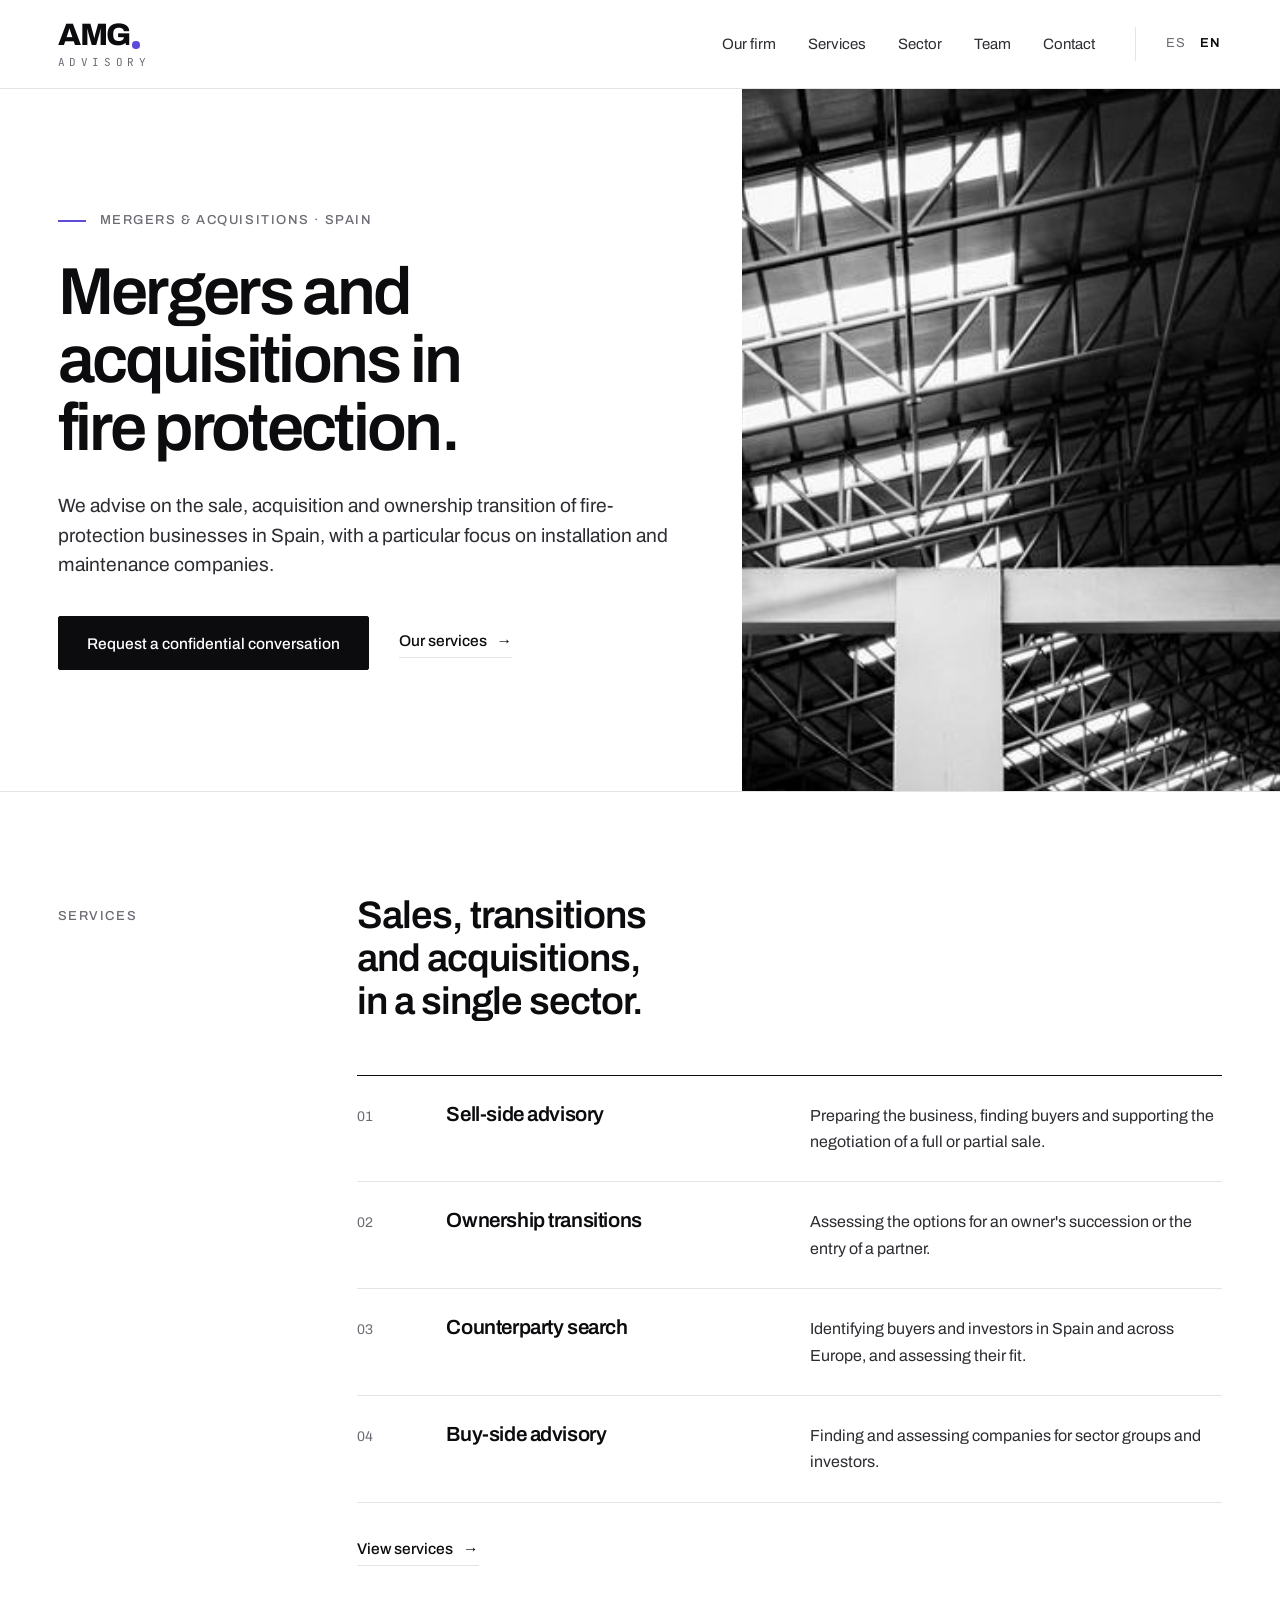
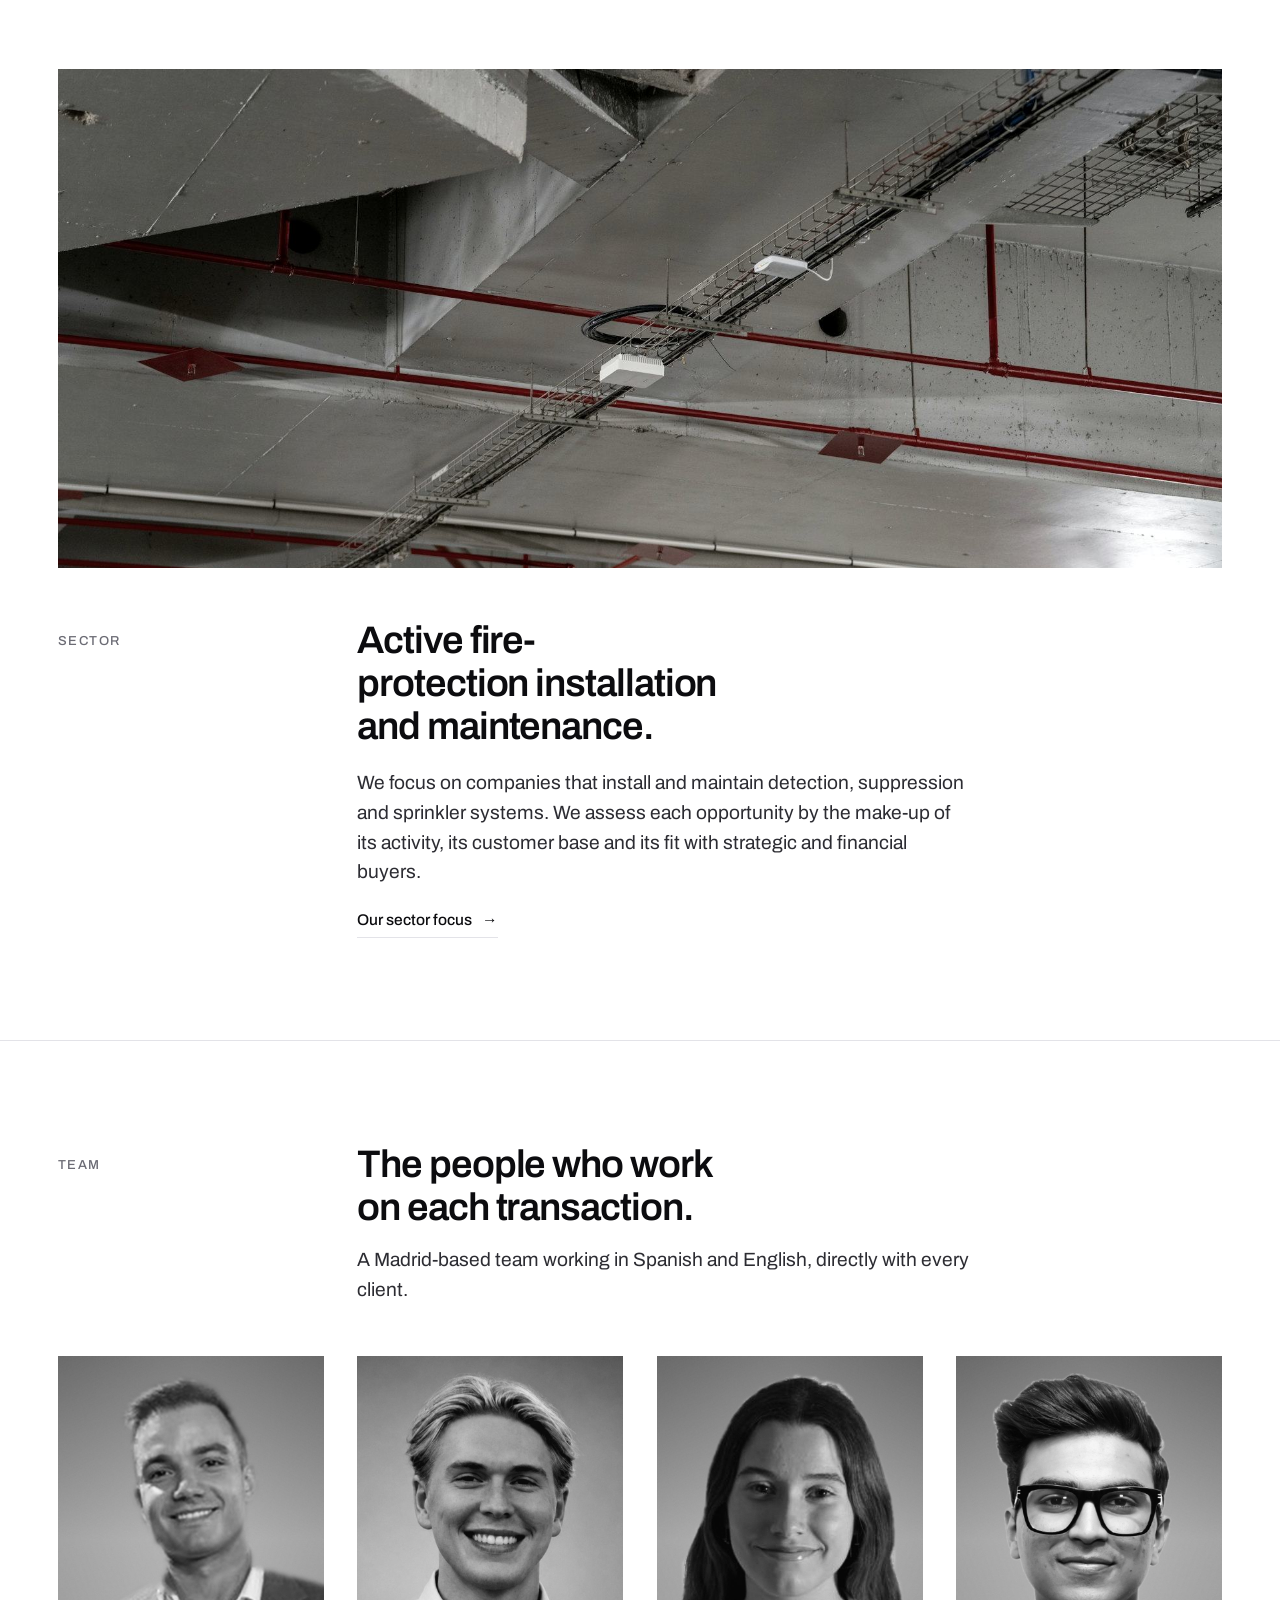
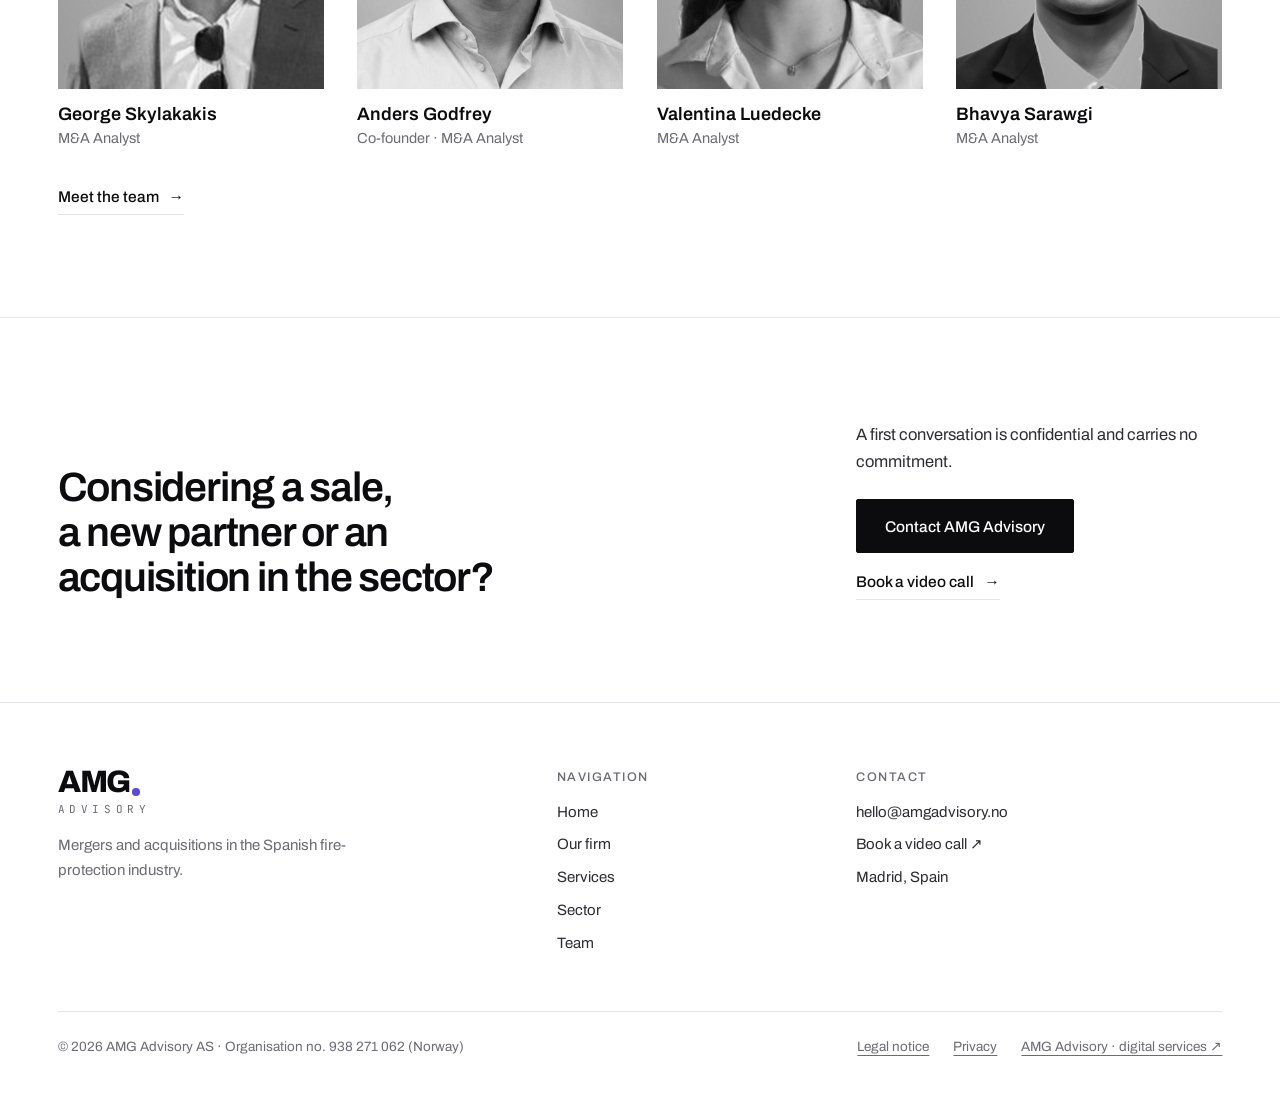
==== index.html @ 8b4e0fd2 "Add files via upload" ====
<!doctype html>
<html lang="es">
<head>
<meta charset="utf-8">
<meta name="viewport" content="width=device-width, initial-scale=1">
<title>AMG Advisory</title>
<meta name="robots" content="noindex, nofollow">
<meta name="color-scheme" content="light">
<link rel="icon" href="assets/images/favicon.svg" type="image/svg+xml">
<script>
(function(){var l=null;try{l=localStorage.getItem('amg-lang');}catch(e){}
if(l!=='es'&&l!=='en'){l=((navigator.language||'es').toLowerCase().indexOf('en')===0)?'en':'es';}
location.replace(l==='en'?'en/':'es/');})();
</script>
<noscript><meta http-equiv="refresh" content="0; url=es/"></noscript>
<style>body{margin:0;background:#fff;color:#0c0c0f;font:16px/1.6 "Helvetica Neue",Arial,sans-serif;display:grid;place-items:center;min-height:100vh}a{color:inherit;margin:0 10px}</style>
</head>
<body><p><a href="es/">Español</a> · <a href="en/">English</a></p></body>
</html>
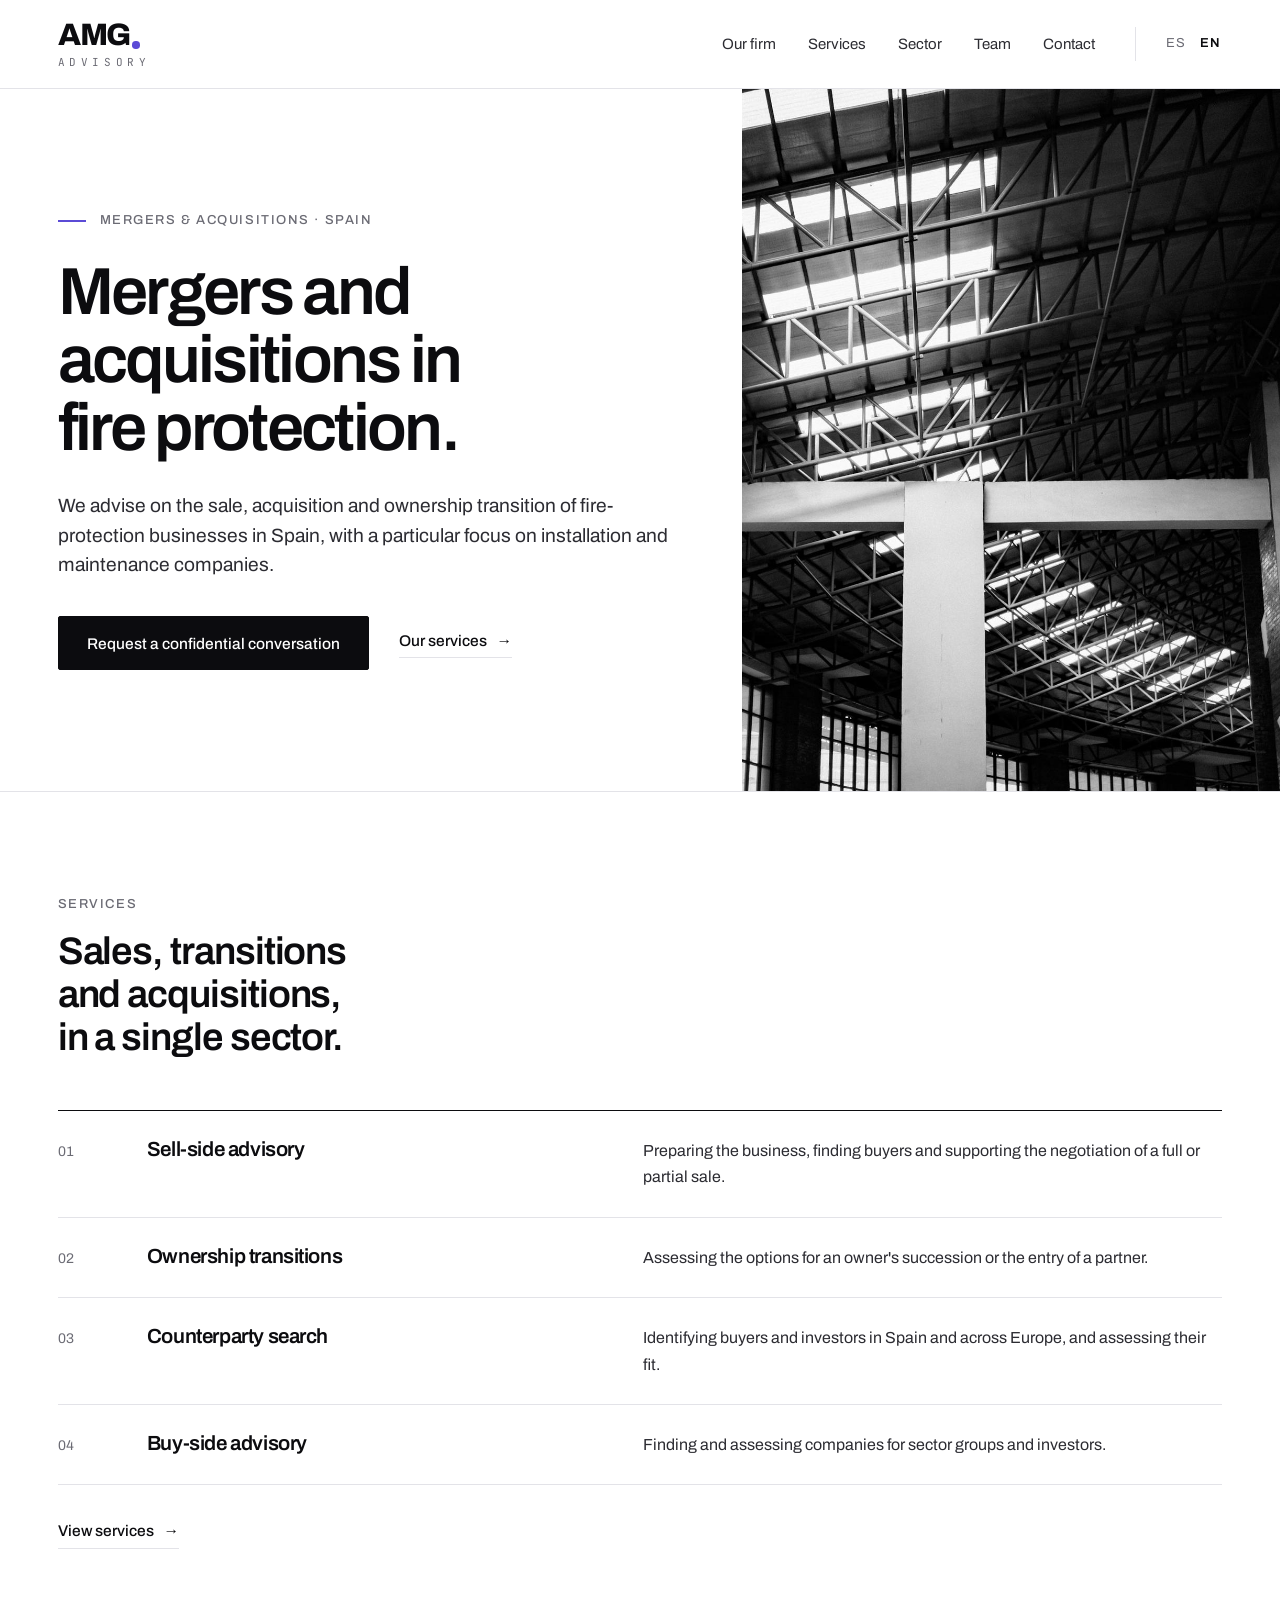
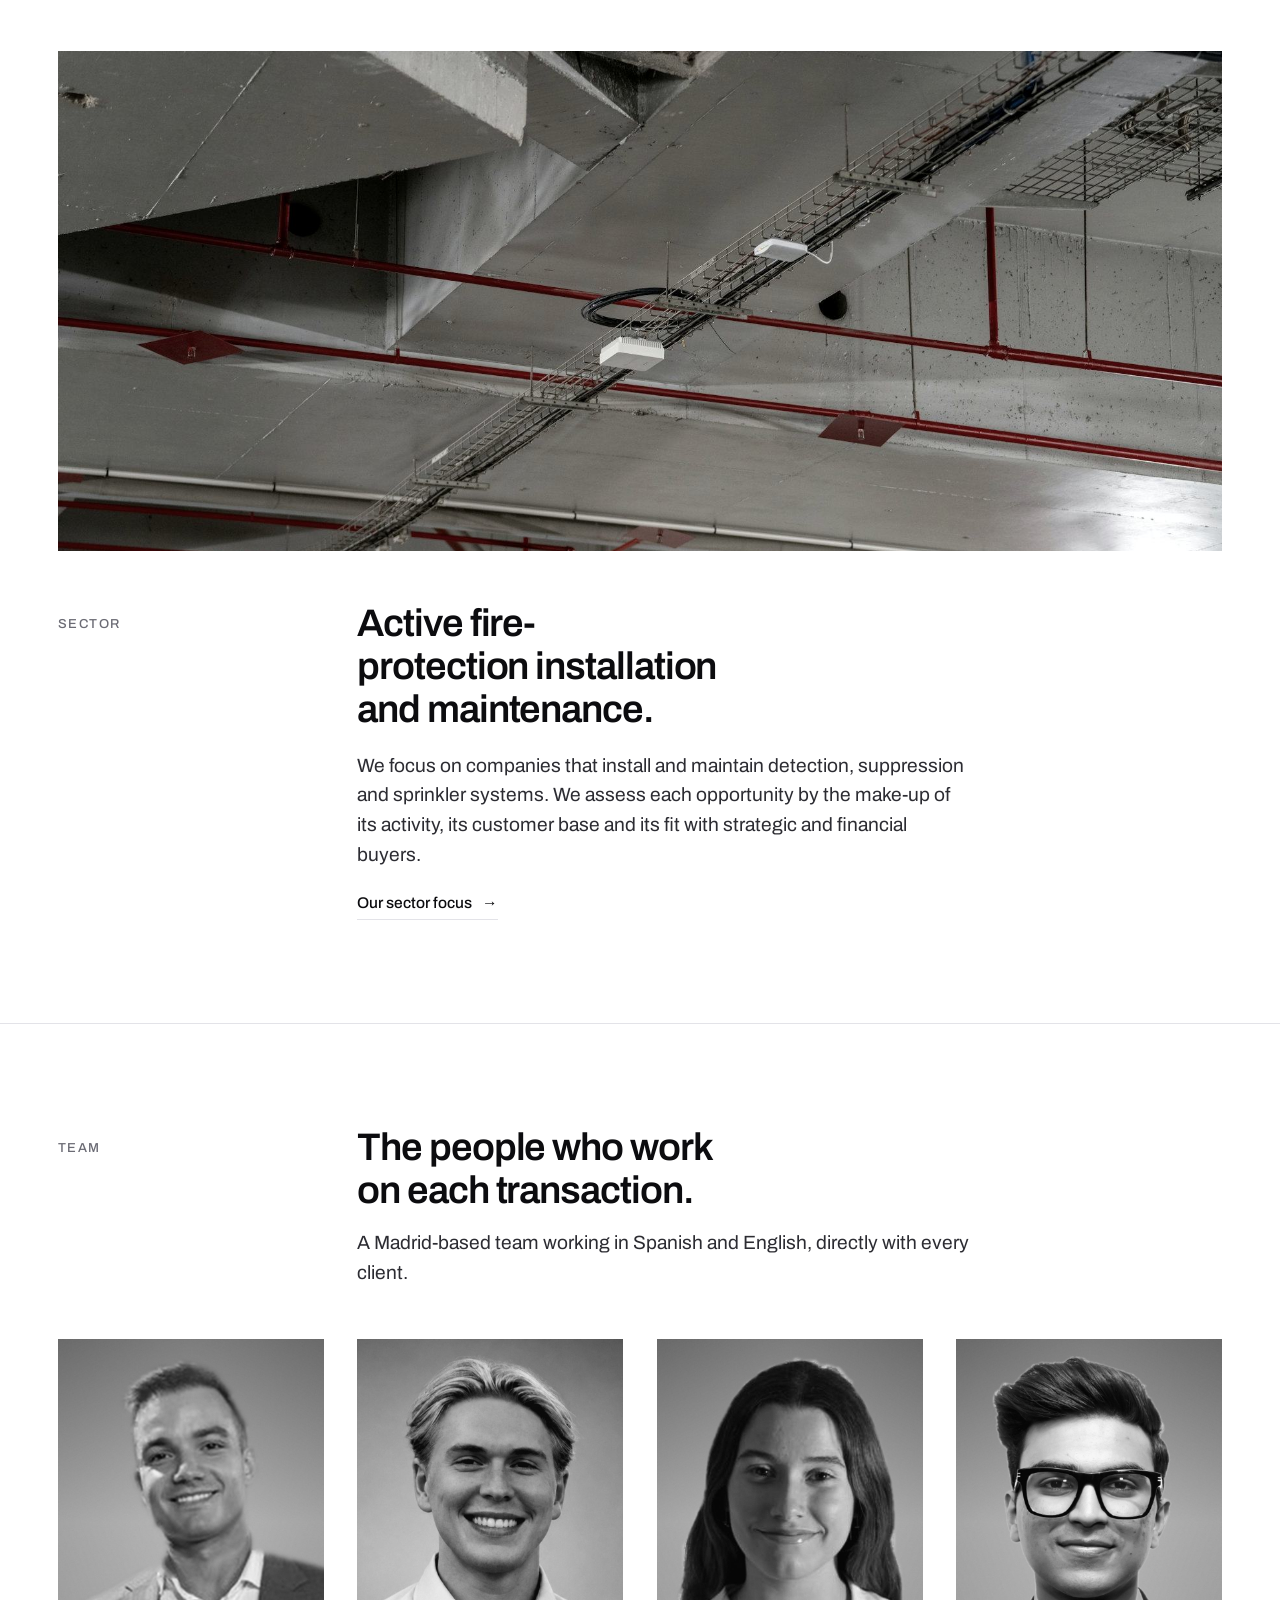
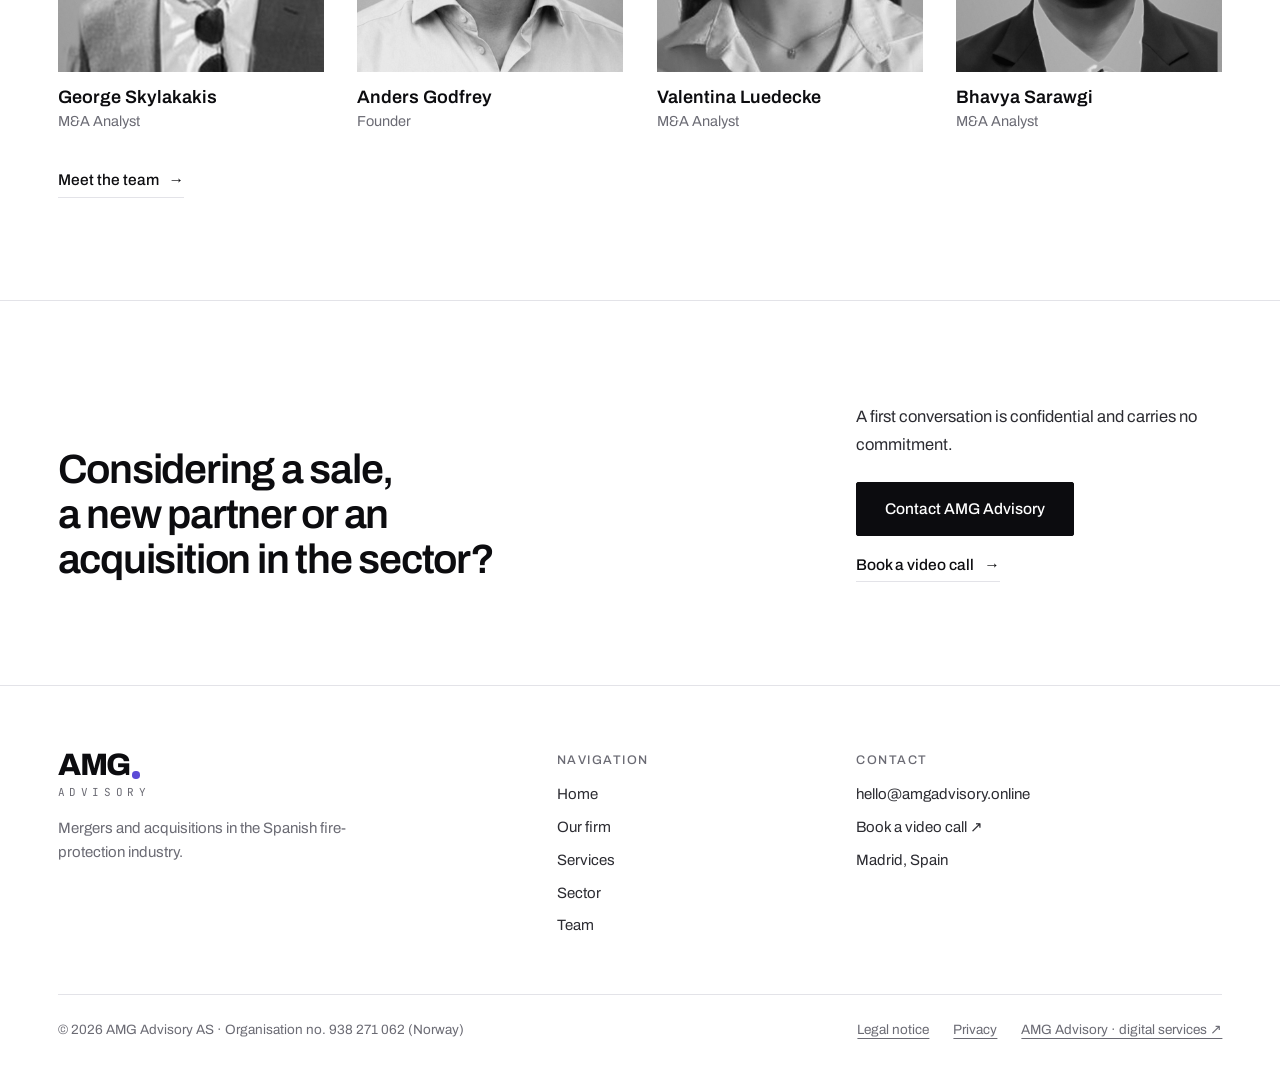
==== commit 53f88d0f: "New HTML upload" ====
--- a/index.html
+++ b/index.html
@@ -2,18 +2,1244 @@
 <html lang="es">
 <head>
 <meta charset="utf-8">
-<meta name="viewport" content="width=device-width, initial-scale=1">
+<meta name="viewport" content="width=device-width, initial-scale=1, viewport-fit=cover">
 <title>AMG Advisory</title>
-<meta name="robots" content="noindex, nofollow">
+<meta name="theme-color" content="#ffffff">
 <meta name="color-scheme" content="light">
-<link rel="icon" href="assets/images/favicon.svg" type="image/svg+xml">
+<!-- AMG Advisory — amgadvisory.online, PREVIEW ONLY (single file, hash navigation). Production deployment = AMG-ADVISORY-FINAL-GITHUB-DEPLOY.zip. -->
+<link rel="icon" href="[data-uri]" type="image/svg+xml">
+<style>
+/* AMG Advisory M&A website V5: shared stylesheet.
+   Editorial institutional layout on white: 12-column grid, asymmetric photo/text
+   compositions, near-black type, hairline rules, AMG violet kept to small accents. */
+
+@font-face{font-family:"Archivo";src:url("[data-uri]") format("woff2");font-weight:100 900;font-style:normal;font-display:swap}
+@font-face{font-family:"JetBrains Mono";src:url("[data-uri]") format("woff2");font-weight:400;font-style:normal;font-display:swap}
+
+:root{
+  --bg:#ffffff;
+  --ink:#0c0c0f;
+  --text:#2c2c32;
+  --muted:#6b6b74;
+  --rule:#e3e3e8;
+  --photo-bg:#ececef;
+  --accent:#5b4bd6;
+  --f-sans:"Archivo","Helvetica Neue",Helvetica,Arial,sans-serif;
+  --f-logo:"JetBrains Mono",ui-monospace,Menlo,Consolas,monospace;
+  --wrap:1280px;
+  --gutter:clamp(20px,4.5vw,64px);
+  --gap:clamp(20px,2.6vw,40px);
+  --header-h:88px;
+  color-scheme:light;
+}
+*,*::before,*::after{box-sizing:border-box}
+html{background:var(--bg);-webkit-text-size-adjust:100%;text-size-adjust:100%}
+body{margin:0;background:var(--bg);color:var(--text);font-family:var(--f-sans);font-size:17px;line-height:1.65;-webkit-font-smoothing:antialiased;text-rendering:optimizeLegibility}
+img{max-width:100%;display:block}
+h1,h2,h3,p,ul,ol,dl,dd,figure{margin:0}
+ul,ol{padding:0;list-style:none}
+a{color:inherit}
+h1,h2,h3{color:var(--ink);font-weight:600;letter-spacing:-.02em;text-wrap:balance}
+:focus-visible{outline:2px solid var(--accent);outline-offset:3px}
+.sr{position:absolute;width:1px;height:1px;overflow:hidden;clip:rect(0 0 0 0);white-space:nowrap}
+.skip{position:absolute;left:12px;top:-60px;background:var(--ink);color:#fff;padding:10px 14px;z-index:50;text-decoration:none;font-size:14px}
+.skip:focus{top:12px}
+.wrap{max-width:var(--wrap);margin-inline:auto;padding-inline:var(--gutter)}
+.grid{display:grid;grid-template-columns:repeat(12,minmax(0,1fr));column-gap:var(--gap)}
+
+/* Header */
+.site-header{position:sticky;top:env(safe-area-inset-top,0px);z-index:20;background:var(--bg);border-bottom:1px solid var(--rule);transition:box-shadow .3s ease}
+.site-header.is-scrolled{box-shadow:0 1px 20px rgba(12,12,15,.05)}
+.header-inner{display:flex;align-items:center;justify-content:space-between;gap:32px;height:var(--header-h)}
+.logo{display:inline-grid;gap:6px;text-decoration:none;line-height:1;color:var(--ink)}
+.logo-mark{display:flex;align-items:flex-end;font-weight:800;font-size:31px;letter-spacing:-.035em}
+.logo-mark .dot{display:inline-block;width:.24em;height:.24em;border-radius:50%;background:var(--accent);margin:0 0 .07em .06em}
+.logo-sub{font-family:var(--f-logo);font-size:11px;letter-spacing:.42em;color:var(--muted);text-transform:uppercase}
+.nav{display:flex;align-items:center;gap:40px}
+.nav-list{display:flex;gap:32px}
+.nav-list a{position:relative;text-decoration:none;font-size:15px;color:var(--text);padding-block:8px;transition:color .2s ease}
+.nav-list a::after{content:"";position:absolute;left:0;right:0;bottom:0;height:1px;background:var(--ink);transform:scaleX(0);transform-origin:left;transition:transform .3s ease}
+.nav-list a:hover{color:var(--ink)}
+.nav-list a:hover::after{transform:scaleX(1)}
+.nav-list a[aria-current="page"]{color:var(--ink);font-weight:500}
+.nav-list a[aria-current="page"]::after{transform:scaleX(1);background:var(--accent);height:2px}
+.lang{display:flex;align-items:center;gap:10px;font-size:13px;letter-spacing:.06em;padding-left:28px;border-left:1px solid var(--rule)}
+.lang a{text-decoration:none;color:var(--muted);padding:6px 2px}
+.lang a:hover{color:var(--ink)}
+.lang [aria-current="true"]{color:var(--ink);font-weight:600}
+.menu-btn{display:none;align-items:center;gap:10px;height:42px;padding:0 4px;border:0;background:none;font:500 15px var(--f-sans);color:var(--ink);cursor:pointer}
+.menu-btn .bars{display:grid;gap:5px;width:20px}
+.menu-btn .bars i{display:block;height:1.5px;background:var(--ink);transition:transform .25s ease}
+.menu-btn[aria-expanded="true"] .bars i:first-child{transform:translateY(3.25px) rotate(45deg)}
+.menu-btn[aria-expanded="true"] .bars i:last-child{transform:translateY(-3.25px) rotate(-45deg)}
+
+/* Type */
+.eyebrow{display:flex;align-items:center;gap:14px;font-size:13px;font-weight:500;letter-spacing:.12em;text-transform:uppercase;color:var(--muted)}
+.eyebrow::before{content:"";width:28px;height:2px;background:var(--accent)}
+.label{font-size:13px;font-weight:500;letter-spacing:.12em;text-transform:uppercase;color:var(--muted)}
+.lede{font-size:clamp(18px,1.5vw,21px);line-height:1.55;color:var(--text);max-width:56ch}
+.h-section{font-size:clamp(28px,3vw,42px);line-height:1.12;letter-spacing:-.028em;max-width:22ch}
+.statement{font-size:clamp(24px,2.5vw,34px);line-height:1.32;letter-spacing:-.02em;color:var(--ink);font-weight:400;max-width:34ch}
+
+/* Buttons and links */
+.actions{display:flex;flex-wrap:wrap;align-items:center;gap:16px 30px}
+.btn{display:inline-flex;align-items:center;justify-content:center;min-height:54px;padding:0 28px;background:var(--ink);color:#fff;border:1px solid var(--ink);border-radius:2px;font:500 15.5px var(--f-sans);text-decoration:none;transition:background .2s ease,border-color .2s ease,color .2s ease}
+.btn:hover{background:#2f2f37;border-color:#2f2f37}
+.btn.secondary{background:transparent;color:var(--ink)}
+.btn.secondary:hover{background:var(--ink);color:#fff}
+.arrow-link{display:inline-flex;align-items:center;gap:10px;font-size:15.5px;font-weight:500;color:var(--ink);text-decoration:none;border-bottom:1px solid var(--rule);padding-bottom:4px;transition:border-color .2s ease}
+.arrow-link::after{content:"→";transition:transform .25s ease}
+.arrow-link:hover{border-color:var(--ink)}
+.arrow-link:hover::after{transform:translateX(3px)}
+
+/* Photography */
+.photo{position:relative;overflow:hidden;background:var(--photo-bg)}
+.photo img{width:100%;height:100%;object-fit:cover}
+
+/* Home hero: copy left, tall photograph bleeding to the right edge */
+.hero{display:grid;grid-template-columns:max(var(--gutter),calc((100% - var(--wrap))/2 + var(--gutter))) minmax(0,calc(var(--wrap)*.58)) minmax(calc(var(--wrap)*.42 - var(--gutter)),1fr) var(--gutter);min-height:min(78vh,760px)}
+.hero-copy{grid-column:2;align-self:center;padding-block:clamp(56px,7vw,104px);padding-right:clamp(32px,5vw,80px);display:grid;gap:28px;align-content:center}
+.hero h1{font-size:clamp(40px,5.2vw,76px);line-height:1.02;letter-spacing:-.04em;font-weight:600;max-width:13ch}
+.hero .actions{margin-top:8px}
+.hero-photo{grid-column:3 / 5;min-height:420px}
+.hero-photo img{object-position:50% 40%}
+
+/* Sections */
+.section{padding-block:clamp(72px,8vw,120px)}
+.section.ruled{border-top:1px solid var(--rule)}
+.head-row{grid-column:1 / -1;display:grid;grid-template-columns:repeat(12,minmax(0,1fr));column-gap:var(--gap);align-items:end;margin-bottom:clamp(36px,4vw,56px)}
+.head-row .label{grid-column:1 / span 3;align-self:start;padding-top:12px}
+.head-row > h2,.head-row > .head-main{grid-column:4 / span 7}
+.head-row--wide{row-gap:14px}
+.head-row--wide .label{grid-column:1 / -1;padding-top:0}
+.head-row--wide > h2{grid-column:1 / span 9}
+.head-main{display:grid;gap:16px}
+.svc-wrap{grid-column:6 / -1}
+
+/* Home: services index */
+.index{grid-column:1 / -1;border-top:1px solid var(--ink)}
+.index li{display:grid;grid-template-columns:56px minmax(0,1fr) minmax(0,1.25fr);gap:12px var(--gap);padding-block:26px;border-bottom:1px solid var(--rule);align-items:baseline}
+.index .n{font-size:14px;color:var(--muted);font-variant-numeric:tabular-nums}
+.index h3{font-size:clamp(19px,1.6vw,22px);line-height:1.25}
+.index p{font-size:16px}
+.index-foot{grid-column:1 / -1;margin-top:32px}
+
+/* Home: sector feature (wide photograph, text panel overlapping below) */
+.feature-photo{aspect-ratio:21/9;max-height:620px;width:100%}
+.feature-photo img{object-position:50% 45%}
+.feature-text{grid-column:4 / span 7;margin-top:clamp(36px,4vw,56px);display:grid;gap:20px}
+.feature-label{grid-column:1 / span 3;margin-top:clamp(36px,4vw,56px);padding-top:12px}
+
+/* Home: team preview */
+.team-strip{grid-column:1 / -1;display:grid;grid-template-columns:repeat(4,minmax(0,1fr));gap:var(--gap)}
+.team-strip a{text-decoration:none;display:grid;gap:14px}
+.team-strip .photo{aspect-ratio:4/5}
+.team-strip img{filter:grayscale(1);transition:transform .6s ease}
+.team-strip a:hover img{transform:scale(1.025)}
+.team-strip .nm{font-size:18px;font-weight:600;color:var(--ink);line-height:1.25}
+.team-strip .rl{font-size:14.5px;color:var(--muted);margin-top:2px}
+
+/* Closing invitation */
+.closing{padding-block:clamp(72px,8vw,112px);border-top:1px solid var(--rule)}
+.closing .grid{align-items:end}
+.closing h2{grid-column:1 / span 7;font-size:clamp(28px,3.2vw,46px);line-height:1.1;letter-spacing:-.03em;max-width:20ch}
+.closing .side{grid-column:9 / -1;display:grid;gap:24px}
+.closing .side p{font-size:16.5px}
+
+/* Inner page head: text with optional photograph */
+.page-head{padding-block:clamp(56px,7vw,104px) clamp(48px,6vw,88px)}
+.page-head .grid{align-items:end;row-gap:28px}
+.page-head .copy{grid-column:1 / span 7;display:grid;gap:24px}
+.page-head h1{font-size:clamp(36px,4.4vw,64px);line-height:1.04;letter-spacing:-.038em;max-width:16ch}
+.page-head .aside{grid-column:9 / -1}
+.page-head.with-photo .copy{grid-column:1 / span 6;align-self:center}
+.page-head.with-photo .ph{grid-column:8 / -1;aspect-ratio:4/5}
+
+/* Firm */
+.statement-row{grid-column:4 / -1}
+.three{grid-column:1 / -1;display:grid;grid-template-columns:repeat(3,minmax(0,1fr));gap:var(--gap)}
+.three li{border-top:1px solid var(--ink);padding-top:22px;display:grid;gap:10px;align-content:start}
+.three h3{font-size:20px;line-height:1.3}
+.three p{font-size:16px}
+.corp{grid-column:4 / span 7;display:grid;gap:20px}
+.corp-label{grid-column:1 / span 3;padding-top:10px}
+
+/* Services: sticky photograph beside the list */
+.svc-photo{grid-column:1 / span 4;position:sticky;top:calc(var(--header-h) + 32px);align-self:start;aspect-ratio:3/4}
+.svc-list{grid-column:6 / -1;border-top:1px solid var(--ink)}
+.svc-list > li{padding-block:clamp(32px,3.5vw,48px);border-bottom:1px solid var(--rule);display:grid;gap:16px}
+.svc-list .n{font-size:14px;color:var(--muted);font-variant-numeric:tabular-nums}
+.svc-list h2{font-size:clamp(24px,2.3vw,32px);line-height:1.15;letter-spacing:-.025em}
+.svc-list .for{font-size:16px;color:var(--ink)}
+.svc-list .for b{font-weight:500;color:var(--muted);margin-right:6px}
+.scope{display:grid;gap:8px;margin-top:4px}
+.scope li{position:relative;padding-left:22px;font-size:16px}
+.scope li::before{content:"";position:absolute;left:0;top:.8em;width:10px;height:1px;background:var(--accent)}
+.note{margin-top:28px;font-size:15.5px;color:var(--muted)}
+
+/* Sector */
+.wide-photo{aspect-ratio:2.4/1;width:100%}
+.terms{grid-column:4 / -1;display:grid;grid-template-columns:repeat(2,minmax(0,1fr));column-gap:var(--gap);border-top:1px solid var(--ink)}
+.terms li{padding-block:18px;border-bottom:1px solid var(--rule);font-size:clamp(17px,1.4vw,19px);color:var(--ink);font-weight:500}
+.terms-note{grid-column:4 / span 7;margin-top:28px}
+
+/* Team */
+.people{display:grid;grid-template-columns:repeat(4,minmax(0,1fr));gap:56px var(--gap)}
+.person{display:grid;gap:6px;align-content:start}
+.person .photo{aspect-ratio:4/5;margin-bottom:16px}
+.person .photo img{filter:grayscale(1)}
+.person h2{font-size:clamp(20px,1.7vw,23px);line-height:1.25}
+.person .role{font-size:14.5px;color:var(--muted)}
+.person .resp{font-size:15.5px;margin-top:10px;padding-top:12px;border-top:1px solid var(--rule)}
+.person .exp{font-size:15px;color:var(--muted);margin-top:6px}
+.person .links{margin-top:10px;font-size:14.5px}
+.person .links a{color:var(--ink);text-underline-offset:4px;text-decoration-color:var(--rule)}
+.person .links a:hover{text-decoration-color:var(--ink)}
+.team-note{margin-top:clamp(48px,5vw,72px);padding-top:28px;border-top:1px solid var(--rule);display:grid;grid-template-columns:repeat(12,minmax(0,1fr));column-gap:var(--gap)}
+.team-note .label{grid-column:1 / span 3;padding-top:6px}
+.team-note p:not(.label){grid-column:4 / span 8;font-size:clamp(18px,1.5vw,21px);color:var(--ink);line-height:1.45}
+
+/* Contact */
+.contact{padding-block:clamp(56px,7vw,104px) clamp(72px,8vw,120px)}
+.contact .copy{grid-column:1 / span 6;display:grid;gap:26px;align-content:start}
+.contact h1{font-size:clamp(36px,4.2vw,60px);line-height:1.05;letter-spacing:-.038em;max-width:15ch}
+.contact .details{grid-column:8 / -1;border-top:1px solid var(--ink)}
+.contact .details > div{padding-block:22px;border-bottom:1px solid var(--rule);display:grid;gap:4px}
+.contact dt{font-size:13px;font-weight:500;letter-spacing:.1em;text-transform:uppercase;color:var(--muted)}
+.contact dd{font-size:clamp(17px,1.4vw,19px);color:var(--ink);overflow-wrap:anywhere}
+.contact dd a{text-underline-offset:5px;text-decoration-thickness:1px;text-decoration-color:var(--rule)}
+.contact dd a:hover{text-decoration-color:var(--ink)}
+.contact dd .sub{display:block;font-size:15px;color:var(--muted);margin-top:2px}
+
+/* Footer */
+.site-footer{border-top:1px solid var(--rule);padding-block:64px 40px;font-size:15px}
+.footer-top{display:grid;grid-template-columns:repeat(12,minmax(0,1fr));gap:32px var(--gap)}
+.footer-brand{grid-column:1 / span 5;display:grid;gap:18px;align-content:start}
+.footer-brand p{color:var(--muted);max-width:34ch}
+.footer-col{grid-column:span 3;display:grid;gap:12px;align-content:start}
+.footer-col h2{font-size:12.5px;font-weight:500;letter-spacing:.12em;text-transform:uppercase;color:var(--muted)}
+.footer-col a{text-decoration:none;color:var(--text)}
+.footer-col a:hover{color:var(--ink);text-decoration:underline;text-underline-offset:4px}
+.footer-col ul{display:grid;gap:8px}
+.footer-bottom{margin-top:56px;padding-top:24px;border-top:1px solid var(--rule);display:flex;flex-wrap:wrap;justify-content:space-between;gap:12px 32px;font-size:13.5px;color:var(--muted)}
+.footer-bottom ul{display:flex;flex-wrap:wrap;gap:8px 24px}
+.footer-bottom a{color:var(--muted);text-underline-offset:4px}
+.footer-bottom a:hover{color:var(--ink)}
+.notfound{padding-block:clamp(96px,14vw,180px)}
+
+/* Responsive */
+@media (max-width:1100px){
+  .nav-list{gap:22px}.nav{gap:28px}.lang{padding-left:20px}
+  .people{grid-template-columns:repeat(2,minmax(0,1fr))}
+  .team-strip{grid-template-columns:repeat(4,minmax(0,1fr))}
+}
+@media (max-width:960px){
+  .js .menu-btn{display:inline-flex}
+  .js .nav{display:none;position:fixed;inset:calc(var(--header-h) + env(safe-area-inset-top,0px)) 0 0 0;background:var(--bg);flex-direction:column;align-items:stretch;gap:0;padding:8px var(--gutter) 32px;overflow-y:auto;border-top:1px solid var(--rule)}
+  .js .nav.is-open{display:flex}
+  .nav{flex-wrap:wrap}
+  .js .nav-list{flex-direction:column;gap:0}
+  .js .nav-list a{display:block;font-size:24px;padding-block:18px;border-bottom:1px solid var(--rule)}
+  .js .nav-list a::after{display:none}
+  .js .nav-list a[aria-current="page"]{box-shadow:inset 3px 0 0 var(--accent);padding-left:14px}
+  .js .lang{border-left:0;padding:24px 0 0;font-size:15px;gap:16px}
+  body.menu-open{overflow:hidden}
+  .hero{grid-template-columns:var(--gutter) minmax(0,1fr) var(--gutter);min-height:0}
+  .hero-copy{grid-column:2;padding-right:0;padding-block:56px 40px}
+  .hero-photo{grid-column:1 / -1;min-height:0;aspect-ratio:16/9}
+  .head-row > .label,.head-row > h2,.head-row > .head-main,.svc-wrap,.index,.index-foot,.feature-text,.feature-label,.corp,.corp-label,.statement-row,.terms,.terms-note{grid-column:1 / -1}
+  .head-row{row-gap:14px}
+  .feature-label{margin-top:40px}.feature-text{margin-top:14px}
+  .closing h2,.closing .side{grid-column:1 / -1}
+  .closing .side{margin-top:24px}
+  .page-head .copy,.page-head .aside,.page-head.with-photo .copy{grid-column:1 / -1}
+  .page-head.with-photo .ph{grid-column:1 / -1;aspect-ratio:16/10}
+  .svc-photo{grid-column:1 / -1;position:static;aspect-ratio:16/9;margin-bottom:32px}
+  .svc-photo img{object-position:70% 88%}
+  .svc-list{grid-column:1 / -1}
+  .contact .copy,.contact .details{grid-column:1 / -1}
+  .contact .details{margin-top:40px}
+  .team-note .label,.team-note p:not(.label){grid-column:1 / -1}
+  .team-note p:not(.label){margin-top:10px}
+  .footer-brand{grid-column:1 / -1}
+  .footer-col{grid-column:span 6}
+}
+@media (max-width:720px){
+  :root{--header-h:74px}
+  .logo-mark{font-size:26px}.logo-sub{font-size:10px}
+  .index li{grid-template-columns:36px minmax(0,1fr)}
+  .index li p{grid-column:2}
+  .team-strip{grid-template-columns:repeat(2,minmax(0,1fr));row-gap:28px}
+  .feature-photo{aspect-ratio:4/3}
+  .wide-photo{aspect-ratio:4/3}
+  .three{grid-template-columns:1fr;gap:28px}
+  .terms{grid-template-columns:1fr}
+  .people{grid-template-columns:repeat(2,minmax(0,1fr));gap:40px 16px}
+  .person h2{font-size:18px}
+  .person .resp{font-size:14.5px}
+  .actions .btn{width:100%}
+  .footer-col{grid-column:1 / -1}
+}
+@media (max-width:420px){
+  .people{grid-template-columns:1fr}
+  .person{grid-template-columns:120px minmax(0,1fr);column-gap:16px}
+  .person .photo{grid-row:1 / span 5;margin-bottom:0}
+  .person .resp{border-top:0;padding-top:0;margin-top:6px}
+}
+@media (prefers-reduced-motion:reduce){
+  *,*::before,*::after{transition:none!important;animation:none!important}
+}
+/* AMG consent + analytics (18 Nov 2026) */
+.consent{position:fixed;left:0;right:0;bottom:0;z-index:60;background:var(--bg);border-top:1px solid var(--rule);box-shadow:0 -16px 40px -28px rgba(12,12,15,.3);padding-block:20px;padding-bottom:max(20px,env(safe-area-inset-bottom))}
+.consent[hidden]{display:none}
+.consent__in{display:flex;gap:24px 40px;align-items:center;justify-content:space-between}
+.consent__t{font-weight:500;color:var(--ink);margin-bottom:4px}
+.consent__b{font-size:15px;color:var(--text);max-width:68ch}
+.consent__b a{color:var(--ink);text-decoration:underline;text-underline-offset:3px}
+.consent__actions{display:flex;gap:12px;flex-shrink:0}
+.consent-reopen{font:inherit;color:inherit;background:none;border:0;padding:0;cursor:pointer;text-decoration:underline;text-underline-offset:3px}
+@media (max-width:720px){.consent{padding-block:16px}.consent__in{flex-direction:column;align-items:stretch;gap:14px}.consent__b{font-size:14px}.consent__actions .btn{flex:1;justify-content:center;padding-inline:10px}}
+
+</style>
 <script>
-(function(){var l=null;try{l=localStorage.getItem('amg-lang');}catch(e){}
-if(l!=='es'&&l!=='en'){l=((navigator.language||'es').toLowerCase().indexOf('en')===0)?'en':'es';}
-location.replace(l==='en'?'en/':'es/');})();
+/* AMG Advisory: shared site behaviour (mobile menu, language preference, header state). */
+(function () {
+  var root = document.documentElement;
+  root.classList.add('js');
+
+  // Each page opens at the top. Some hosts (including embedded previews) carry the
+  // previous page's scroll position across navigations; back/forward keeps the browser's own behaviour.
+  function isBackForward() {
+    try {
+      var nav = performance.getEntriesByType('navigation')[0];
+      return nav ? nav.type === 'back_forward' : (performance.navigation && performance.navigation.type === 2);
+    } catch (e) { return false; }
+  }
+  function toTop() {
+    if (location.hash || isBackForward()) return;
+    window.scrollTo(0, 0);
+    try { document.documentElement.scrollIntoView({ block: 'start' }); } catch (e) {}
+  }
+  window.addEventListener('pageshow', function (e) { if (!e.persisted) toTop(); });
+  document.addEventListener('DOMContentLoaded', toTop);
+
+  document.addEventListener('DOMContentLoaded', function () {
+    var btn = document.querySelector('.menu-btn');
+    var nav = document.getElementById('site-nav');
+    var header = document.querySelector('.site-header');
+
+    function setMenu(open, focusBtn) {
+      if (!btn || !nav) return;
+      btn.setAttribute('aria-expanded', String(open));
+      btn.querySelector('.menu-label').textContent = open ? btn.getAttribute('data-close') : btn.getAttribute('data-open');
+      nav.classList.toggle('is-open', open);
+      document.body.classList.toggle('menu-open', open);
+      if (open) {
+        var first = nav.querySelector('a');
+        if (first) first.focus();
+      } else if (focusBtn) {
+        btn.focus();
+      }
+    }
+
+    if (btn && nav) {
+      btn.addEventListener('click', function () {
+        setMenu(btn.getAttribute('aria-expanded') !== 'true', false);
+      });
+      document.addEventListener('keydown', function (e) {
+        if (e.key === 'Escape' && btn.getAttribute('aria-expanded') === 'true') setMenu(false, true);
+      });
+      window.addEventListener('resize', function () {
+        if (window.innerWidth > 960 && btn.getAttribute('aria-expanded') === 'true') setMenu(false, false);
+      });
+    }
+
+    document.querySelectorAll('[data-set-lang]').forEach(function (a) {
+      a.addEventListener('click', function () {
+        try { localStorage.setItem('amg-lang', a.getAttribute('data-set-lang')); } catch (err) {}
+      });
+    });
+
+    if (header) {
+      var onScroll = function () { header.classList.toggle('is-scrolled', window.scrollY > 8); };
+      window.addEventListener('scroll', onScroll, { passive: true });
+      onScroll();
+    }
+  });
+})();
+/* AMG consent + analytics (18 Nov 2026) */
+(function () {
+  /* Umami Cloud (EU). Paste the website ID created for amgadvisory.online in Umami (Settings > Websites > Add website).
+     While it is empty, nothing is loaded and no banner is shown. */
+  var UMAMI_WEBSITE_ID = "";
+  var UMAMI_SRC = "https://cloud.umami.is/script.js";
+  var UMAMI_HOST_URL = "https://eu-gateway.umami.is";
+  var KEY = "amg-consent", VERSION = 1;
+  if (!UMAMI_WEBSITE_ID) return;
+  function read() { try { var v = JSON.parse(localStorage.getItem(KEY) || "null"); return v && v.v === VERSION ? v : null; } catch (e) { return null; } }
+  function write(state) { try { localStorage.setItem(KEY, JSON.stringify({ v: VERSION, analytics: state, ts: Date.now() })); } catch (e) {} }
+  var single = function () { return !!document.getElementById('amg-root'); };
+  var TXT = {
+    es: { title: "Analítica de visitas", body: "Este sitio no utiliza cookies. Con su permiso, contamos las visitas con Umami para saber qué páginas se leen, sin cookies y sin crear perfiles. Si elige «No», no se carga ninguna analítica. ", more: "Política de privacidad", href: "/es/privacidad/", yes: "Sí, contar la visita", no: "No, no contar", reopen: "Preferencias de privacidad", label: "Elección sobre la analítica de visitas" },
+    en: { title: "Visitor analytics", body: "This site uses no cookies. With your permission, we count visits with Umami to see which pages are read, with no cookies and no profiling. If you choose “No”, no analytics is loaded at all. ", more: "Privacy notice", href: "/en/privacy/", yes: "Yes, count the visit", no: "No, do not count", reopen: "Privacy settings", label: "Choice about visitor analytics" } };
+  function t() { return TXT[document.documentElement.lang === "en" ? "en" : "es"]; }
+  var loaded = false;
+  function load() {
+    if (loaded) return; loaded = true;
+    var s = document.createElement("script"); s.defer = true; s.src = UMAMI_SRC;
+    s.setAttribute("data-website-id", UMAMI_WEBSITE_ID); s.setAttribute("data-host-url", UMAMI_HOST_URL);
+    s.setAttribute("data-domains", "amgadvisory.online,www.amgadvisory.online");
+    s.setAttribute("data-do-not-track", "true"); s.setAttribute("data-exclude-search", "true"); s.setAttribute("data-exclude-hash", "true");
+    document.head.appendChild(s);
+  }
+  var el = null;
+  function banner() {
+    if (el) return el;
+    el = document.createElement("aside"); el.className = "consent"; el.setAttribute("role", "dialog"); el.setAttribute("aria-live", "polite"); el.hidden = true;
+    el.innerHTML = '<div class="wrap consent__in"><div><p class="consent__t"></p><p class="consent__b"></p></div><div class="consent__actions">'
+      + '<button type="button" class="btn secondary" data-consent="denied"></button><button type="button" class="btn secondary" data-consent="granted"></button></div></div>';
+    document.body.appendChild(el);
+    el.addEventListener("click", function (ev) {
+      var b = ev.target.closest && ev.target.closest("[data-consent]"); if (!b) return;
+      var c = b.getAttribute("data-consent"); write(c); el.hidden = true;
+      if (c === "granted") load(); else if (loaded) location.reload();
+    });
+    return el;
+  }
+  function show() {
+    var x = t(), n = banner(); n.setAttribute("aria-label", x.label);
+    n.querySelector(".consent__t").textContent = x.title;
+    var b = n.querySelector(".consent__b"); b.textContent = x.body;
+    var a = document.createElement("a"); a.href = single() ? "#" + x.href : x.href; a.textContent = x.more; b.appendChild(a); b.appendChild(document.createTextNode("."));
+    n.querySelector('[data-consent="denied"]').textContent = x.no; n.querySelector('[data-consent="granted"]').textContent = x.yes;
+    n.hidden = false;
+  }
+  function reopenLink() {
+    document.querySelectorAll(".footer-bottom ul").forEach(function (ul) {
+      if (ul.querySelector(".consent-reopen")) return;
+      var li = document.createElement("li"), b = document.createElement("button");
+      b.type = "button"; b.className = "consent-reopen"; b.textContent = t().reopen; b.addEventListener("click", show);
+      li.appendChild(b); ul.appendChild(li);
+    });
+  }
+  function init() {
+    reopenLink();
+    var c = read();
+    if (!c) show(); else if (c.analytics === "granted") load();
+  }
+  document.addEventListener("DOMContentLoaded", init);
+})();
+
 </script>
-<noscript><meta http-equiv="refresh" content="0; url=es/"></noscript>
-<style>body{margin:0;background:#fff;color:#0c0c0f;font:16px/1.6 "Helvetica Neue",Arial,sans-serif;display:grid;place-items:center;min-height:100vh}a{color:inherit;margin:0 10px}</style>
 </head>
-<body><p><a href="es/">Español</a> · <a href="en/">English</a></p></body>
+<body>
+<div id="amg-root"></div>
+<template data-route="404" data-title="Página no encontrada | AMG Advisory" data-lang="es"><header class="site-header"><div class="wrap header-inner"><a class="logo" href="#/" aria-label="AMG Advisory"><span class="logo-mark" aria-hidden="true">AMG<span class="dot"></span></span><span class="logo-sub" aria-hidden="true">Advisory</span></a></div></header>
+<main class="wrap notfound"><div lang="es" style="margin-bottom:56px"><h1 style="font-size:clamp(28px,3.6vw,44px);line-height:1.1">No hemos encontrado esta página.</h1><p style="margin-top:14px">Puede volver a la página de inicio o contactar con nosotros.</p><div class="actions" style="margin-top:24px"><a class="btn" href="#/es/">Ir al inicio</a></div></div><div lang="en" style="margin-bottom:56px"><h1 style="font-size:clamp(28px,3.6vw,44px);line-height:1.1">We could not find this page.</h1><p style="margin-top:14px">You can return to the home page or contact us.</p><div class="actions" style="margin-top:24px"><a class="btn" href="#/en/">Go to home page</a></div></div></main>
+</template>
+<template data-route="en/" data-title="AMG Advisory | M&amp;A in fire protection" data-lang="en"><a class="skip" href="#main">Skip to content</a>
+<header class="site-header">
+  <div class="wrap header-inner">
+    <a class="logo" href="#/en/" aria-label="AMG Advisory"><span class="logo-mark" aria-hidden="true">AMG<span class="dot"></span></span><span class="logo-sub" aria-hidden="true">Advisory</span></a>
+    <button class="menu-btn" type="button" aria-expanded="false" aria-controls="site-nav" data-open="Menu" data-close="Close"><span class="menu-label">Menu</span><span class="bars" aria-hidden="true"><i></i><i></i></span></button>
+    <nav class="nav" id="site-nav" aria-label="Main">
+      <ul class="nav-list"><li><a href="#/en/firm/">Our firm</a></li><li><a href="#/en/services/">Services</a></li><li><a href="#/en/sector/">Sector</a></li><li><a href="#/en/team/">Team</a></li><li><a href="#/en/contact/">Contact</a></li></ul>
+      <div class="lang" role="group" aria-label="Language"><a href="#/es/" hreflang="es" lang="es" data-set-lang="es">ES<span class="sr"> · Español</span></a><a href="#/en/" hreflang="en" lang="en" data-set-lang="en" aria-current="true">EN<span class="sr"> · English</span></a></div>
+    </nav>
+  </div>
+</header>
+<main id="main">
+<section class="hero">
+  <div class="hero-copy">
+    <p class="eyebrow">Mergers &amp; acquisitions · Spain</p>
+    <h1>Mergers and acquisitions in fire protection.</h1>
+    <p class="lede">We advise on the sale, acquisition and ownership transition of fire-protection businesses in Spain, with a particular focus on installation and maintenance companies.</p>
+    <div class="actions"><a class="btn" href="#/en/contact/">Request a confidential conversation</a><a class="arrow-link" href="#/en/services/">Our services</a></div>
+  </div>
+  <div class="hero-photo photo"><picture><source media="(max-width: 960px)" data-amg-srcset="assets/images/photos/hero-wide-700.jpg 700w, assets/images/photos/hero-wide-1200.jpg 1200w" sizes="100vw"><img data-amg-src="assets/images/photos/hero-1100.jpg" data-amg-srcset="assets/images/photos/hero-700.jpg 700w, assets/images/photos/hero-1100.jpg 1100w" sizes="42vw" alt="Steel roof trusses in an industrial hall" width="1100" height="1341" loading="eager" fetchpriority="high" decoding="async"></picture></div>
+</section>
+<section class="section ruled">
+  <div class="wrap grid">
+    <div class="head-row head-row--wide"><p class="label">Services</p><h2 class="h-section">Sales, transitions and acquisitions, in a single sector.</h2></div>
+    <ol class="index"><li><span class="n">01</span><h3>Sell-side advisory</h3><p>Preparing the business, finding buyers and supporting the negotiation of a full or partial sale.</p></li><li><span class="n">02</span><h3>Ownership transitions</h3><p>Assessing the options for an owner&#x27;s succession or the entry of a partner.</p></li><li><span class="n">03</span><h3>Counterparty search</h3><p>Identifying buyers and investors in Spain and across Europe, and assessing their fit.</p></li><li><span class="n">04</span><h3>Buy-side advisory</h3><p>Finding and assessing companies for sector groups and investors.</p></li></ol>
+    <div class="index-foot"><a class="arrow-link" href="#/en/services/">View services</a></div>
+  </div>
+</section>
+<section class="section" style="padding-top:0">
+  <div class="wrap">
+    <div class="feature-photo photo"><img data-amg-src="assets/images/photos/sector-1800.jpg" data-amg-srcset="assets/images/photos/sector-900.jpg 900w, assets/images/photos/sector-1800.jpg 1800w" sizes="(max-width: 1280px) 100vw, 1280px" alt="Service ceiling with sprinkler mains and detectors" width="1800" height="1200" loading="lazy" decoding="async"></div>
+    <div class="grid">
+      <p class="label feature-label">Sector</p>
+      <div class="feature-text"><h2 class="h-section">Active fire-protection installation and maintenance.</h2><p class="lede">We focus on companies that install and maintain detection, suppression and sprinkler systems. We assess each opportunity by the make-up of its activity, its customer base and its fit with strategic and financial buyers.</p><div class="actions"><a class="arrow-link" href="#/en/sector/">Our sector focus</a></div></div>
+    </div>
+  </div>
+</section>
+<section class="section ruled">
+  <div class="wrap grid">
+    <div class="head-row"><p class="label">Team</p><div class="head-main"><h2 class="h-section">The people who work on each transaction.</h2><p class="lede">A Madrid-based team working in Spanish and English, directly with every client.</p></div></div>
+    <div class="team-strip"><a href="#/en/team/"><div class="photo"><img data-amg-src="assets/images/team/george.jpg" alt="George Skylakakis" width="800" height="1000" loading="lazy" decoding="async"></div><div><p class="nm">George Skylakakis</p><p class="rl">M&amp;A Analyst</p></div></a><a href="#/en/team/"><div class="photo"><img data-amg-src="assets/images/team/anders.jpg" alt="Anders Godfrey" width="800" height="1000" loading="lazy" decoding="async"></div><div><p class="nm">Anders Godfrey</p><p class="rl">Founder</p></div></a><a href="#/en/team/"><div class="photo"><img data-amg-src="assets/images/team/valentina.jpg" alt="Valentina Luedecke" width="800" height="1000" loading="lazy" decoding="async"></div><div><p class="nm">Valentina Luedecke</p><p class="rl">M&amp;A Analyst</p></div></a><a href="#/en/team/"><div class="photo"><img data-amg-src="assets/images/team/bhavya.jpg" alt="Bhavya Sarawgi" width="800" height="1000" loading="lazy" decoding="async"></div><div><p class="nm">Bhavya Sarawgi</p><p class="rl">M&amp;A Analyst</p></div></a></div>
+    <div class="index-foot" style="grid-column:1 / -1"><a class="arrow-link" href="#/en/team/">Meet the team</a></div>
+  </div>
+</section>
+<section class="closing">
+  <div class="wrap grid">
+    <h2>Considering a sale, a new partner or an acquisition in the sector?</h2>
+    <div class="side"><p>A first conversation is confidential and carries no commitment.</p><div class="actions"><a class="btn" href="#/en/contact/">Contact AMG Advisory</a><a class="arrow-link" href="https://scheduler.zoom.us/anders-godfrey/amg-advisory-introductory-consultation" target="_blank" rel="noopener noreferrer">Book a video call</a></div></div>
+  </div>
+</section>
+</main>
+<footer class="site-footer">
+  <div class="wrap">
+    <div class="footer-top">
+      <div class="footer-brand"><a class="logo" href="#/en/" aria-label="AMG Advisory"><span class="logo-mark" aria-hidden="true">AMG<span class="dot"></span></span><span class="logo-sub" aria-hidden="true">Advisory</span></a><p>Mergers and acquisitions in the Spanish fire-protection industry.</p></div>
+      <div class="footer-col"><h2>Navigation</h2><ul><li><a href="#/en/">Home</a></li><li><a href="#/en/firm/">Our firm</a></li><li><a href="#/en/services/">Services</a></li><li><a href="#/en/sector/">Sector</a></li><li><a href="#/en/team/">Team</a></li></ul></div>
+      <div class="footer-col"><h2>Contact</h2><ul>
+        <li><a href="mailto:hello@amgadvisory.online">hello@amgadvisory.online</a></li>
+        <li><a href="https://scheduler.zoom.us/anders-godfrey/amg-advisory-introductory-consultation" target="_blank" rel="noopener noreferrer">Book a video call ↗</a></li>
+        <li><a href="#/en/contact/">Madrid, Spain</a></li>
+      </ul></div>
+    </div>
+    <div class="footer-bottom">
+      <p>© 2026 AMG Advisory AS · Organisation no. 938 271 062 (Norway)</p>
+      <ul>
+        <li><a href="https://amgadvisory.no/en/terms/" target="_blank" rel="noopener noreferrer">Legal notice</a></li>
+        <li><a href="#/en/privacy/">Privacy</a></li>
+        <li><a href="https://amgadvisory.no/en/" target="_blank" rel="noopener noreferrer">AMG Advisory · digital services ↗</a></li>
+      </ul>
+    </div>
+  </div>
+</footer>
+</template>
+<template data-route="en/contact/" data-title="Contact | AMG Advisory" data-lang="en"><a class="skip" href="#main">Skip to content</a>
+<header class="site-header">
+  <div class="wrap header-inner">
+    <a class="logo" href="#/en/" aria-label="AMG Advisory"><span class="logo-mark" aria-hidden="true">AMG<span class="dot"></span></span><span class="logo-sub" aria-hidden="true">Advisory</span></a>
+    <button class="menu-btn" type="button" aria-expanded="false" aria-controls="site-nav" data-open="Menu" data-close="Close"><span class="menu-label">Menu</span><span class="bars" aria-hidden="true"><i></i><i></i></span></button>
+    <nav class="nav" id="site-nav" aria-label="Main">
+      <ul class="nav-list"><li><a href="#/en/firm/">Our firm</a></li><li><a href="#/en/services/">Services</a></li><li><a href="#/en/sector/">Sector</a></li><li><a href="#/en/team/">Team</a></li><li><a href="#/en/contact/" aria-current="page">Contact</a></li></ul>
+      <div class="lang" role="group" aria-label="Language"><a href="#/es/contacto/" hreflang="es" lang="es" data-set-lang="es">ES<span class="sr"> · Español</span></a><a href="#/en/contact/" hreflang="en" lang="en" data-set-lang="en" aria-current="true">EN<span class="sr"> · English</span></a></div>
+    </nav>
+  </div>
+</header>
+<main id="main">
+<section class="contact">
+  <div class="wrap grid">
+    <div class="copy">
+      <p class="eyebrow">Contact</p>
+      <h1>Let&#x27;s discuss your next strategic decision.</h1>
+      <p class="lede">For a confidential conversation about the sale, succession or acquisition of a fire-protection business in Spain.</p>
+      <div class="actions"><a class="btn" href="mailto:hello@amgadvisory.online?subject=Confidential%20enquiry">Email AMG Advisory</a><a class="btn secondary" href="https://scheduler.zoom.us/anders-godfrey/amg-advisory-introductory-consultation" target="_blank" rel="noopener noreferrer">Book a video call</a></div>
+    </div>
+    <dl class="details">
+      <div><dt>General enquiries</dt><dd><a href="mailto:hello@amgadvisory.online?subject=Confidential%20enquiry">hello@amgadvisory.online</a></dd></div>
+      <div><dt>Direct contact</dt><dd>Anders Godfrey<span class="sub">Founder</span><a class="sub" href="mailto:anders@amgadvisory.online?subject=Confidential%20enquiry">anders@amgadvisory.online</a></dd></div>
+      <div><dt>Video call</dt><dd><a href="https://scheduler.zoom.us/anders-godfrey/amg-advisory-introductory-consultation" target="_blank" rel="noopener noreferrer">Book a video call ↗</a></dd></div>
+      <div><dt>Location</dt><dd>Madrid, Spain</dd></div>
+      <div><dt>Languages</dt><dd>Spanish and English</dd></div>
+    </dl>
+  </div>
+</section>
+</main>
+<footer class="site-footer">
+  <div class="wrap">
+    <div class="footer-top">
+      <div class="footer-brand"><a class="logo" href="#/en/" aria-label="AMG Advisory"><span class="logo-mark" aria-hidden="true">AMG<span class="dot"></span></span><span class="logo-sub" aria-hidden="true">Advisory</span></a><p>Mergers and acquisitions in the Spanish fire-protection industry.</p></div>
+      <div class="footer-col"><h2>Navigation</h2><ul><li><a href="#/en/">Home</a></li><li><a href="#/en/firm/">Our firm</a></li><li><a href="#/en/services/">Services</a></li><li><a href="#/en/sector/">Sector</a></li><li><a href="#/en/team/">Team</a></li></ul></div>
+      <div class="footer-col"><h2>Contact</h2><ul>
+        <li><a href="mailto:hello@amgadvisory.online">hello@amgadvisory.online</a></li>
+        <li><a href="https://scheduler.zoom.us/anders-godfrey/amg-advisory-introductory-consultation" target="_blank" rel="noopener noreferrer">Book a video call ↗</a></li>
+        <li><a href="#/en/contact/">Madrid, Spain</a></li>
+      </ul></div>
+    </div>
+    <div class="footer-bottom">
+      <p>© 2026 AMG Advisory AS · Organisation no. 938 271 062 (Norway)</p>
+      <ul>
+        <li><a href="https://amgadvisory.no/en/terms/" target="_blank" rel="noopener noreferrer">Legal notice</a></li>
+        <li><a href="#/en/privacy/">Privacy</a></li>
+        <li><a href="https://amgadvisory.no/en/" target="_blank" rel="noopener noreferrer">AMG Advisory · digital services ↗</a></li>
+      </ul>
+    </div>
+  </div>
+</footer>
+</template>
+<template data-route="en/firm/" data-title="Our firm | AMG Advisory" data-lang="en"><a class="skip" href="#main">Skip to content</a>
+<header class="site-header">
+  <div class="wrap header-inner">
+    <a class="logo" href="#/en/" aria-label="AMG Advisory"><span class="logo-mark" aria-hidden="true">AMG<span class="dot"></span></span><span class="logo-sub" aria-hidden="true">Advisory</span></a>
+    <button class="menu-btn" type="button" aria-expanded="false" aria-controls="site-nav" data-open="Menu" data-close="Close"><span class="menu-label">Menu</span><span class="bars" aria-hidden="true"><i></i><i></i></span></button>
+    <nav class="nav" id="site-nav" aria-label="Main">
+      <ul class="nav-list"><li><a href="#/en/firm/" aria-current="page">Our firm</a></li><li><a href="#/en/services/">Services</a></li><li><a href="#/en/sector/">Sector</a></li><li><a href="#/en/team/">Team</a></li><li><a href="#/en/contact/">Contact</a></li></ul>
+      <div class="lang" role="group" aria-label="Language"><a href="#/es/firma/" hreflang="es" lang="es" data-set-lang="es">ES<span class="sr"> · Español</span></a><a href="#/en/firm/" hreflang="en" lang="en" data-set-lang="en" aria-current="true">EN<span class="sr"> · English</span></a></div>
+    </nav>
+  </div>
+</header>
+<main id="main">
+<section class="page-head with-photo">
+  <div class="wrap grid">
+    <div class="copy"><p class="eyebrow">Our firm</p><h1>An M&amp;A firm focused on a single sector.</h1><p class="lede">AMG Advisory advises owners, sector groups and investors on the purchase and sale of fire-protection businesses in Spain.</p></div>
+    <div class="ph photo"><img data-amg-src="assets/images/photos/structure-1100.jpg" data-amg-srcset="assets/images/photos/structure-700.jpg 700w, assets/images/photos/structure-1100.jpg 1100w" sizes="(max-width: 960px) 100vw, 40vw" alt="Riveted steel structure" width="1100" height="1466" loading="eager" fetchpriority="high" decoding="async"></div>
+  </div>
+</section>
+<section class="section ruled">
+  <div class="wrap grid">
+    <p class="label corp-label">How we work</p>
+    <p class="statement statement-row">Working in one sector means we know who buys in it, understand how value is built in a technical-services business, and speak the same language as its owner.</p>
+    <ul class="three" style="margin-top:clamp(48px,5vw,72px)"><li><h3>Sector focus</h3><p>We work with fire-protection businesses and with the groups and investors that acquire in the sector.</p></li><li><h3>Preparation before contact</h3><p>We analyse the company, its positioning and its potential buyers before any approach to third parties.</p></li><li><h3>Discretion and direct contact</h3><p>Information is shared only with the owner&#x27;s authorisation, and clients always work with the same people.</p></li></ul>
+  </div>
+</section>
+<section class="section ruled">
+  <div class="wrap grid">
+    <p class="label corp-label">Structure</p>
+    <div class="corp"><h2 class="h-section">Part of AMG Advisory AS.</h2><p>The M&amp;A practice is part of AMG Advisory AS, a company registered in Norway under organisation number 938 271 062, which also provides digital-improvement and automation services to businesses. The M&amp;A team works from Madrid.</p><p>The team brings prior experience in corporate and investment banking, financial analysis, and strategy and operations consulting.</p>
+      <div class="actions"><a class="arrow-link" href="#/en/team/">Meet the team</a><a class="arrow-link" href="https://amgadvisory.no/en/" target="_blank" rel="noopener noreferrer">AMG Advisory digital services</a></div></div>
+  </div>
+</section>
+<section class="closing">
+  <div class="wrap grid">
+    <h2>Considering a sale, a new partner or an acquisition in the sector?</h2>
+    <div class="side"><p>A first conversation is confidential and carries no commitment.</p><div class="actions"><a class="btn" href="#/en/contact/">Contact AMG Advisory</a><a class="arrow-link" href="https://scheduler.zoom.us/anders-godfrey/amg-advisory-introductory-consultation" target="_blank" rel="noopener noreferrer">Book a video call</a></div></div>
+  </div>
+</section>
+</main>
+<footer class="site-footer">
+  <div class="wrap">
+    <div class="footer-top">
+      <div class="footer-brand"><a class="logo" href="#/en/" aria-label="AMG Advisory"><span class="logo-mark" aria-hidden="true">AMG<span class="dot"></span></span><span class="logo-sub" aria-hidden="true">Advisory</span></a><p>Mergers and acquisitions in the Spanish fire-protection industry.</p></div>
+      <div class="footer-col"><h2>Navigation</h2><ul><li><a href="#/en/">Home</a></li><li><a href="#/en/firm/">Our firm</a></li><li><a href="#/en/services/">Services</a></li><li><a href="#/en/sector/">Sector</a></li><li><a href="#/en/team/">Team</a></li></ul></div>
+      <div class="footer-col"><h2>Contact</h2><ul>
+        <li><a href="mailto:hello@amgadvisory.online">hello@amgadvisory.online</a></li>
+        <li><a href="https://scheduler.zoom.us/anders-godfrey/amg-advisory-introductory-consultation" target="_blank" rel="noopener noreferrer">Book a video call ↗</a></li>
+        <li><a href="#/en/contact/">Madrid, Spain</a></li>
+      </ul></div>
+    </div>
+    <div class="footer-bottom">
+      <p>© 2026 AMG Advisory AS · Organisation no. 938 271 062 (Norway)</p>
+      <ul>
+        <li><a href="https://amgadvisory.no/en/terms/" target="_blank" rel="noopener noreferrer">Legal notice</a></li>
+        <li><a href="#/en/privacy/">Privacy</a></li>
+        <li><a href="https://amgadvisory.no/en/" target="_blank" rel="noopener noreferrer">AMG Advisory · digital services ↗</a></li>
+      </ul>
+    </div>
+  </div>
+</footer>
+</template>
+<template data-route="en/privacy/" data-title="Privacy | AMG Advisory" data-lang="en"><a class="skip" href="#main">Skip to content</a>
+<header class="site-header">
+  <div class="wrap header-inner">
+    <a class="logo" href="#/en/" aria-label="AMG Advisory"><span class="logo-mark" aria-hidden="true">AMG<span class="dot"></span></span><span class="logo-sub" aria-hidden="true">Advisory</span></a>
+    <button class="menu-btn" type="button" aria-expanded="false" aria-controls="site-nav" data-open="Menu" data-close="Close"><span class="menu-label">Menu</span><span class="bars" aria-hidden="true"><i></i><i></i></span></button>
+    <nav class="nav" id="site-nav" aria-label="Main">
+      <ul class="nav-list"><li><a href="#/en/firm/">Our firm</a></li><li><a href="#/en/services/">Services</a></li><li><a href="#/en/sector/">Sector</a></li><li><a href="#/en/team/">Team</a></li><li><a href="#/en/contact/">Contact</a></li></ul>
+      <div class="lang" role="group" aria-label="Language"><a href="#/es/privacidad/" hreflang="es" lang="es" data-set-lang="es">ES<span class="sr"> · Español</span></a><a href="#/en/privacy/" hreflang="en" lang="en" data-set-lang="en" aria-current="true">EN<span class="sr"> · English</span></a></div>
+    </nav>
+  </div>
+</header>
+<main id="main">
+<section class="page-head wrap"><p class="eyebrow">Privacy</p><h1>Privacy</h1></section>
+<section class="wrap legal" style="padding-bottom:72px"><section class="legal-sec" style="max-width:72ch;margin:0 0 32px"><h2 style="margin-bottom:8px">Controller</h2><p>AMG Advisory AS, a Norwegian company, organisation no. 938 271 062, registered in the Norwegian Register of Business Enterprises (Foretaksregisteret). Address: Skipanesvegen 322, 5259 Hjellestad, Norway. Contact: anders@amgadvisory.online.</p></section><section class="legal-sec" style="max-width:72ch;margin:0 0 32px"><h2 style="margin-bottom:8px">Visitors to this website</h2><p>This website uses no cookies. Only if you accept in the notice at the bottom of the screen do we measure, in aggregate, which pages are visited, using Umami (Umami Software, Inc., EU region): page address and title, referring site, screen size, browser language, and country and device type derived from the IP address, which is not stored in the clear. Your name, email address and the content of your messages are never sent, no profile is built and you are not tracked across other sites. Legal basis: your consent (Art. 6(1)(a) GDPR and Art. 22(2) of the Spanish LSSI), which you can withdraw at any time with the «Privacy settings» link in the footer. Your choice is stored in your browser’s local storage (amg-consent), not in a cookie. The hosting provider (GitHub Pages, by GitHub, Inc.) may log technical access data, such as IP addresses, for security, under its own privacy policy.</p></section><section class="legal-sec" style="max-width:72ch;margin:0 0 32px"><h2 style="margin-bottom:8px">M&amp;A professional contacts</h2><p>Data: the name, role, company and professional contact details that your company or official sources publish, and the record of our communications. We do not process special categories of data.</p><p>Purpose: to contact you in your professional capacity and propose a confidential conversation about your company&#x27;s long-term plans and AMG Advisory&#x27;s advisory services, and to manage any resulting relationship.</p><p>Sources: your company&#x27;s website and press releases, the Spanish Commercial Registry Gazette (BORME) and other official registers, trade press, or a person who introduced us with your knowledge.</p><p>Legal basis: our legitimate interest (Art. 6(1)(f) GDPR), balanced against your rights in a documented assessment.</p><p>Recipients: we do not share your data or disclose your identity or interest to third parties without your written consent. Service providers that process data for us: Purelymail (email), GitHub (hosting of this website), Zoom (only if you book a video call), Umami (visitor analytics, only with your consent) and Anthropic (an AI assistant we use to prepare message drafts from your company&#x27;s public information). They may process data outside the European Economic Area with the safeguards required by Chapter V GDPR.</p><p>Retention: if you do not respond, we delete your personal data 12 months after our last contact. If you object, we keep only the minimum needed not to contact you again.</p></section><section class="legal-sec" style="max-width:72ch;margin:0 0 32px"><h2 style="margin-bottom:8px">Your rights</h2><p>You may object at any time and we will stop contacting you immediately. You may also request access, rectification, erasure, restriction and portability by writing to anders@amgadvisory.online or replying &#x27;UNSUBSCRIBE&#x27; to any message. You may complain to the Spanish AEPD or the Norwegian Datatilsynet.</p></section><section class="legal-sec" style="max-width:72ch;margin:0 0 32px"><h2 style="margin-bottom:8px">Communications</h2><p>We may approach you once, individually, by letter or by email to the general address your company publishes. If you do not reply, we will not contact you again; nor will we if you object. Every message identifies AMG Advisory and includes a simple, free way to object.</p></section></section>
+</main>
+<footer class="site-footer">
+  <div class="wrap">
+    <div class="footer-top">
+      <div class="footer-brand"><a class="logo" href="#/en/" aria-label="AMG Advisory"><span class="logo-mark" aria-hidden="true">AMG<span class="dot"></span></span><span class="logo-sub" aria-hidden="true">Advisory</span></a><p>Mergers and acquisitions in the Spanish fire-protection industry.</p></div>
+      <div class="footer-col"><h2>Navigation</h2><ul><li><a href="#/en/">Home</a></li><li><a href="#/en/firm/">Our firm</a></li><li><a href="#/en/services/">Services</a></li><li><a href="#/en/sector/">Sector</a></li><li><a href="#/en/team/">Team</a></li></ul></div>
+      <div class="footer-col"><h2>Contact</h2><ul>
+        <li><a href="mailto:hello@amgadvisory.online">hello@amgadvisory.online</a></li>
+        <li><a href="https://scheduler.zoom.us/anders-godfrey/amg-advisory-introductory-consultation" target="_blank" rel="noopener noreferrer">Book a video call ↗</a></li>
+        <li><a href="#/en/contact/">Madrid, Spain</a></li>
+      </ul></div>
+    </div>
+    <div class="footer-bottom">
+      <p>© 2026 AMG Advisory AS · Organisation no. 938 271 062 (Norway)</p>
+      <ul>
+        <li><a href="https://amgadvisory.no/en/terms/" target="_blank" rel="noopener noreferrer">Legal notice</a></li>
+        <li><a href="#/en/privacy/">Privacy</a></li>
+        <li><a href="https://amgadvisory.no/en/" target="_blank" rel="noopener noreferrer">AMG Advisory · digital services ↗</a></li>
+      </ul>
+    </div>
+  </div>
+</footer>
+</template>
+<template data-route="en/sector/" data-title="Sector | AMG Advisory" data-lang="en"><a class="skip" href="#main">Skip to content</a>
+<header class="site-header">
+  <div class="wrap header-inner">
+    <a class="logo" href="#/en/" aria-label="AMG Advisory"><span class="logo-mark" aria-hidden="true">AMG<span class="dot"></span></span><span class="logo-sub" aria-hidden="true">Advisory</span></a>
+    <button class="menu-btn" type="button" aria-expanded="false" aria-controls="site-nav" data-open="Menu" data-close="Close"><span class="menu-label">Menu</span><span class="bars" aria-hidden="true"><i></i><i></i></span></button>
+    <nav class="nav" id="site-nav" aria-label="Main">
+      <ul class="nav-list"><li><a href="#/en/firm/">Our firm</a></li><li><a href="#/en/services/">Services</a></li><li><a href="#/en/sector/" aria-current="page">Sector</a></li><li><a href="#/en/team/">Team</a></li><li><a href="#/en/contact/">Contact</a></li></ul>
+      <div class="lang" role="group" aria-label="Language"><a href="#/es/sector/" hreflang="es" lang="es" data-set-lang="es">ES<span class="sr"> · Español</span></a><a href="#/en/sector/" hreflang="en" lang="en" data-set-lang="en" aria-current="true">EN<span class="sr"> · English</span></a></div>
+    </nav>
+  </div>
+</header>
+<main id="main">
+<section class="page-head">
+  <div class="wrap grid">
+    <div class="copy"><p class="eyebrow">Sector</p><h1>Fire protection in Spain.</h1></div>
+    <div class="aside"><p class="lede">We focus on companies that install and maintain active fire-protection systems: a regulated technical-services business with long-standing customer relationships.</p></div>
+  </div>
+</section>
+<div class="wrap"><div class="wide-photo photo"><img data-amg-src="assets/images/photos/sector-1800.jpg" data-amg-srcset="assets/images/photos/sector-900.jpg 900w, assets/images/photos/sector-1800.jpg 1800w" sizes="(max-width: 1280px) 100vw, 1280px" alt="Service ceiling with sprinkler mains and detectors" width="1800" height="1200" loading="eager" fetchpriority="high" decoding="async"></div></div>
+<section class="section">
+  <div class="wrap grid">
+    <div class="head-row"><p class="label">Focus</p><h2 class="h-section">Active fire-protection installers and maintainers.</h2></div>
+    <ul class="terms"><li>Fire detection and alarm</li><li>Automatic suppression and sprinklers</li><li>Hose reels, hydrants and fire-water supply</li><li>Extinguishers and first-response equipment</li><li>Periodic maintenance and statutory inspections</li></ul>
+    <p class="terms-note">We also understand the activities that often sit alongside these businesses, such as passive protection, electronic security and equipment distribution, and take them into account in every transaction.</p>
+  </div>
+</section>
+<section class="section ruled">
+  <div class="wrap grid">
+    <div class="head-row"><p class="label">Approach</p><h2 class="h-section">How we assess each opportunity.</h2></div>
+    <ul class="three"><li><h3>Activity</h3><p>The mix of installation, maintenance and repair work, and the nature of the contracts.</p></li><li><h3>Customers and team</h3><p>The customer base, how recurring the service is, and the technical team that delivers it.</p></li><li><h3>Fit</h3><p>Which strategic or financial buyers have a clear reason to acquire the company, and why.</p></li></ul>
+  </div>
+</section>
+<section class="closing">
+  <div class="wrap grid">
+    <h2>Are you an owner or investor in the sector?</h2>
+    <div class="side"><p>We discuss the market and your situation in a confidential conversation.</p><div class="actions"><a class="btn" href="#/en/contact/">Request a confidential conversation</a><a class="arrow-link" href="https://scheduler.zoom.us/anders-godfrey/amg-advisory-introductory-consultation" target="_blank" rel="noopener noreferrer">Book a video call</a></div></div>
+  </div>
+</section>
+</main>
+<footer class="site-footer">
+  <div class="wrap">
+    <div class="footer-top">
+      <div class="footer-brand"><a class="logo" href="#/en/" aria-label="AMG Advisory"><span class="logo-mark" aria-hidden="true">AMG<span class="dot"></span></span><span class="logo-sub" aria-hidden="true">Advisory</span></a><p>Mergers and acquisitions in the Spanish fire-protection industry.</p></div>
+      <div class="footer-col"><h2>Navigation</h2><ul><li><a href="#/en/">Home</a></li><li><a href="#/en/firm/">Our firm</a></li><li><a href="#/en/services/">Services</a></li><li><a href="#/en/sector/">Sector</a></li><li><a href="#/en/team/">Team</a></li></ul></div>
+      <div class="footer-col"><h2>Contact</h2><ul>
+        <li><a href="mailto:hello@amgadvisory.online">hello@amgadvisory.online</a></li>
+        <li><a href="https://scheduler.zoom.us/anders-godfrey/amg-advisory-introductory-consultation" target="_blank" rel="noopener noreferrer">Book a video call ↗</a></li>
+        <li><a href="#/en/contact/">Madrid, Spain</a></li>
+      </ul></div>
+    </div>
+    <div class="footer-bottom">
+      <p>© 2026 AMG Advisory AS · Organisation no. 938 271 062 (Norway)</p>
+      <ul>
+        <li><a href="https://amgadvisory.no/en/terms/" target="_blank" rel="noopener noreferrer">Legal notice</a></li>
+        <li><a href="#/en/privacy/">Privacy</a></li>
+        <li><a href="https://amgadvisory.no/en/" target="_blank" rel="noopener noreferrer">AMG Advisory · digital services ↗</a></li>
+      </ul>
+    </div>
+  </div>
+</footer>
+</template>
+<template data-route="en/services/" data-title="Services | AMG Advisory" data-lang="en"><a class="skip" href="#main">Skip to content</a>
+<header class="site-header">
+  <div class="wrap header-inner">
+    <a class="logo" href="#/en/" aria-label="AMG Advisory"><span class="logo-mark" aria-hidden="true">AMG<span class="dot"></span></span><span class="logo-sub" aria-hidden="true">Advisory</span></a>
+    <button class="menu-btn" type="button" aria-expanded="false" aria-controls="site-nav" data-open="Menu" data-close="Close"><span class="menu-label">Menu</span><span class="bars" aria-hidden="true"><i></i><i></i></span></button>
+    <nav class="nav" id="site-nav" aria-label="Main">
+      <ul class="nav-list"><li><a href="#/en/firm/">Our firm</a></li><li><a href="#/en/services/" aria-current="page">Services</a></li><li><a href="#/en/sector/">Sector</a></li><li><a href="#/en/team/">Team</a></li><li><a href="#/en/contact/">Contact</a></li></ul>
+      <div class="lang" role="group" aria-label="Language"><a href="#/es/servicios/" hreflang="es" lang="es" data-set-lang="es">ES<span class="sr"> · Español</span></a><a href="#/en/services/" hreflang="en" lang="en" data-set-lang="en" aria-current="true">EN<span class="sr"> · English</span></a></div>
+    </nav>
+  </div>
+</header>
+<main id="main">
+<section class="page-head">
+  <div class="wrap grid">
+    <div class="copy"><p class="eyebrow">Services</p><h1>Four areas of advice.</h1></div>
+    <div class="aside"><p class="lede">We work with owners considering a sale or a change of ownership, and with groups and investors looking to grow in the Spanish fire-protection industry.</p></div>
+  </div>
+</section>
+<section class="section" style="padding-top:0">
+  <div class="wrap grid">
+    <div class="svc-photo photo"><img data-amg-src="assets/images/photos/detail-1000.jpg" data-amg-srcset="assets/images/photos/detail-600.jpg 600w, assets/images/photos/detail-1000.jpg 1000w" sizes="30vw" alt="Detector and alarm sounder on a white ceiling" width="1000" height="1333" loading="lazy" decoding="async"></div>
+    <div class="svc-wrap"><ol class="svc-list"><li><span class="n">01</span><h2>Sell-side advisory</h2><p class="for"><b>For</b>Owners considering a full or partial sale of their company.</p><ul class="scope" aria-label="Scope"><li>Analysis of the company and its positioning with buyers.</li><li>Anonymous teaser and information memorandum.</li><li>Selection of, and confidential approaches to, strategic and financial buyers.</li><li>Management of offers and support in the negotiation, alongside the owner&#x27;s legal and tax advisers.</li></ul></li><li><span class="n">02</span><h2>Ownership transitions</h2><p class="for"><b>For</b>Owners planning succession, a partial exit or the entry of a partner.</p><ul class="scope" aria-label="Scope"><li>Comparison of options: full sale, majority sale with the owner staying on, financial partner, or family or management succession.</li><li>The effect of each option on the owner, the team and customers.</li><li>Recommendation and next-step plan.</li></ul></li><li><span class="n">03</span><h2>Counterparty search</h2><p class="for"><b>For</b>Owners and shareholders who want to understand their options before deciding.</p><ul class="scope" aria-label="Scope"><li>Identification of buyers and investors in Spain and across Europe.</li><li>Assessment of their fit by geography, specialism and size.</li><li>Review of the financial information available for a process.</li></ul></li><li><span class="n">04</span><h2>Buy-side advisory</h2><p class="for"><b>For</b>Sector groups and investors looking to grow in Spain.</p><ul class="scope" aria-label="Scope"><li>Definition of search criteria.</li><li>Identification and preliminary assessment of companies.</li><li>First contact with their owners, where appropriate.</li></ul></li></ol><p class="note">We work in Spanish and English, including with international counterparties.</p></div>
+  </div>
+</section>
+<section class="closing">
+  <div class="wrap grid">
+    <h2>Let&#x27;s discuss your situation.</h2>
+    <div class="side"><p>A first conversation is confidential and carries no commitment.</p><div class="actions"><a class="btn" href="#/en/contact/">Request a confidential conversation</a><a class="arrow-link" href="https://scheduler.zoom.us/anders-godfrey/amg-advisory-introductory-consultation" target="_blank" rel="noopener noreferrer">Book a video call</a></div></div>
+  </div>
+</section>
+</main>
+<footer class="site-footer">
+  <div class="wrap">
+    <div class="footer-top">
+      <div class="footer-brand"><a class="logo" href="#/en/" aria-label="AMG Advisory"><span class="logo-mark" aria-hidden="true">AMG<span class="dot"></span></span><span class="logo-sub" aria-hidden="true">Advisory</span></a><p>Mergers and acquisitions in the Spanish fire-protection industry.</p></div>
+      <div class="footer-col"><h2>Navigation</h2><ul><li><a href="#/en/">Home</a></li><li><a href="#/en/firm/">Our firm</a></li><li><a href="#/en/services/">Services</a></li><li><a href="#/en/sector/">Sector</a></li><li><a href="#/en/team/">Team</a></li></ul></div>
+      <div class="footer-col"><h2>Contact</h2><ul>
+        <li><a href="mailto:hello@amgadvisory.online">hello@amgadvisory.online</a></li>
+        <li><a href="https://scheduler.zoom.us/anders-godfrey/amg-advisory-introductory-consultation" target="_blank" rel="noopener noreferrer">Book a video call ↗</a></li>
+        <li><a href="#/en/contact/">Madrid, Spain</a></li>
+      </ul></div>
+    </div>
+    <div class="footer-bottom">
+      <p>© 2026 AMG Advisory AS · Organisation no. 938 271 062 (Norway)</p>
+      <ul>
+        <li><a href="https://amgadvisory.no/en/terms/" target="_blank" rel="noopener noreferrer">Legal notice</a></li>
+        <li><a href="#/en/privacy/">Privacy</a></li>
+        <li><a href="https://amgadvisory.no/en/" target="_blank" rel="noopener noreferrer">AMG Advisory · digital services ↗</a></li>
+      </ul>
+    </div>
+  </div>
+</footer>
+</template>
+<template data-route="en/team/" data-title="Team | AMG Advisory" data-lang="en"><a class="skip" href="#main">Skip to content</a>
+<header class="site-header">
+  <div class="wrap header-inner">
+    <a class="logo" href="#/en/" aria-label="AMG Advisory"><span class="logo-mark" aria-hidden="true">AMG<span class="dot"></span></span><span class="logo-sub" aria-hidden="true">Advisory</span></a>
+    <button class="menu-btn" type="button" aria-expanded="false" aria-controls="site-nav" data-open="Menu" data-close="Close"><span class="menu-label">Menu</span><span class="bars" aria-hidden="true"><i></i><i></i></span></button>
+    <nav class="nav" id="site-nav" aria-label="Main">
+      <ul class="nav-list"><li><a href="#/en/firm/">Our firm</a></li><li><a href="#/en/services/">Services</a></li><li><a href="#/en/sector/">Sector</a></li><li><a href="#/en/team/" aria-current="page">Team</a></li><li><a href="#/en/contact/">Contact</a></li></ul>
+      <div class="lang" role="group" aria-label="Language"><a href="#/es/equipo/" hreflang="es" lang="es" data-set-lang="es">ES<span class="sr"> · Español</span></a><a href="#/en/team/" hreflang="en" lang="en" data-set-lang="en" aria-current="true">EN<span class="sr"> · English</span></a></div>
+    </nav>
+  </div>
+</header>
+<main id="main">
+<section class="page-head">
+  <div class="wrap grid">
+    <div class="copy"><p class="eyebrow">Team</p><h1>The people you will work with.</h1></div>
+    <div class="aside"><p class="lede">A small Madrid-based team that works directly with every client, in Spanish or English.</p></div>
+  </div>
+</section>
+<section class="section" style="padding-top:0">
+  <div class="wrap">
+    <ul class="people"><li class="person"><div class="photo"><img data-amg-src="assets/images/team/george.jpg" alt="George Skylakakis" width="800" height="1000" decoding="async"></div><h2>George Skylakakis</h2><p class="role">M&amp;A Analyst</p><p class="resp">Identifies and analyses strategic and financial buyers, and prepares the documentation for each transaction.</p><p class="links"><a href="https://www.linkedin.com/in/george-skylakakis-98888139b/" target="_blank" rel="noopener noreferrer">LinkedIn ↗</a></p></li><li class="person"><div class="photo"><img data-amg-src="assets/images/team/anders.jpg" alt="Anders Godfrey" width="800" height="1000" decoding="async"></div><h2>Anders Godfrey</h2><p class="role">Founder</p><p class="resp">Leads relationships with clients and counterparties and coordinates each mandate from start to finish.</p><p class="links"><a href="https://www.linkedin.com/in/anders-godfrey-237299292/" target="_blank" rel="noopener noreferrer">LinkedIn ↗</a></p></li><li class="person"><div class="photo"><img data-amg-src="assets/images/team/valentina.jpg" alt="Valentina Luedecke" width="800" height="1000" decoding="async"></div><h2>Valentina Luedecke</h2><p class="role">M&amp;A Analyst</p><p class="resp">Works with business owners in Spain and on the financial analysis of each company.</p></li><li class="person"><div class="photo"><img data-amg-src="assets/images/team/bhavya.jpg" alt="Bhavya Sarawgi" width="800" height="1000" decoding="async"></div><h2>Bhavya Sarawgi</h2><p class="role">M&amp;A Analyst</p><p class="resp">Market analysis and assessment of target companies for sale and acquisition processes.</p><p class="links"><a href="https://www.linkedin.com/in/bhavya-sarawgi/" target="_blank" rel="noopener noreferrer">LinkedIn ↗</a></p></li></ul>
+    <div class="team-note"><p class="label">Experience</p><p>The team brings prior experience in corporate and investment banking, financial analysis, and strategy and operations consulting.</p></div>
+  </div>
+</section>
+<section class="closing">
+  <div class="wrap grid">
+    <h2>Contact the team</h2>
+    <div class="side"><p>Write to us or book a video call for a first confidential conversation.</p><div class="actions"><a class="btn" href="#/en/contact/">Contact AMG Advisory</a><a class="arrow-link" href="https://scheduler.zoom.us/anders-godfrey/amg-advisory-introductory-consultation" target="_blank" rel="noopener noreferrer">Book a video call</a></div></div>
+  </div>
+</section>
+</main>
+<footer class="site-footer">
+  <div class="wrap">
+    <div class="footer-top">
+      <div class="footer-brand"><a class="logo" href="#/en/" aria-label="AMG Advisory"><span class="logo-mark" aria-hidden="true">AMG<span class="dot"></span></span><span class="logo-sub" aria-hidden="true">Advisory</span></a><p>Mergers and acquisitions in the Spanish fire-protection industry.</p></div>
+      <div class="footer-col"><h2>Navigation</h2><ul><li><a href="#/en/">Home</a></li><li><a href="#/en/firm/">Our firm</a></li><li><a href="#/en/services/">Services</a></li><li><a href="#/en/sector/">Sector</a></li><li><a href="#/en/team/">Team</a></li></ul></div>
+      <div class="footer-col"><h2>Contact</h2><ul>
+        <li><a href="mailto:hello@amgadvisory.online">hello@amgadvisory.online</a></li>
+        <li><a href="https://scheduler.zoom.us/anders-godfrey/amg-advisory-introductory-consultation" target="_blank" rel="noopener noreferrer">Book a video call ↗</a></li>
+        <li><a href="#/en/contact/">Madrid, Spain</a></li>
+      </ul></div>
+    </div>
+    <div class="footer-bottom">
+      <p>© 2026 AMG Advisory AS · Organisation no. 938 271 062 (Norway)</p>
+      <ul>
+        <li><a href="https://amgadvisory.no/en/terms/" target="_blank" rel="noopener noreferrer">Legal notice</a></li>
+        <li><a href="#/en/privacy/">Privacy</a></li>
+        <li><a href="https://amgadvisory.no/en/" target="_blank" rel="noopener noreferrer">AMG Advisory · digital services ↗</a></li>
+      </ul>
+    </div>
+  </div>
+</footer>
+</template>
+<template data-route="es/" data-title="AMG Advisory | Fusiones y adquisiciones en protección contra incendios" data-lang="es"><a class="skip" href="#main">Ir al contenido</a>
+<header class="site-header">
+  <div class="wrap header-inner">
+    <a class="logo" href="#/es/" aria-label="AMG Advisory"><span class="logo-mark" aria-hidden="true">AMG<span class="dot"></span></span><span class="logo-sub" aria-hidden="true">Advisory</span></a>
+    <button class="menu-btn" type="button" aria-expanded="false" aria-controls="site-nav" data-open="Menú" data-close="Cerrar"><span class="menu-label">Menú</span><span class="bars" aria-hidden="true"><i></i><i></i></span></button>
+    <nav class="nav" id="site-nav" aria-label="Principal">
+      <ul class="nav-list"><li><a href="#/es/firma/">La firma</a></li><li><a href="#/es/servicios/">Servicios</a></li><li><a href="#/es/sector/">Sector</a></li><li><a href="#/es/equipo/">Equipo</a></li><li><a href="#/es/contacto/">Contacto</a></li></ul>
+      <div class="lang" role="group" aria-label="Idioma"><a href="#/es/" hreflang="es" lang="es" data-set-lang="es" aria-current="true">ES<span class="sr"> · Español</span></a><a href="#/en/" hreflang="en" lang="en" data-set-lang="en">EN<span class="sr"> · English</span></a></div>
+    </nav>
+  </div>
+</header>
+<main id="main">
+<section class="hero">
+  <div class="hero-copy">
+    <p class="eyebrow">Fusiones y adquisiciones · España</p>
+    <h1>Fusiones y adquisiciones en protección contra incendios.</h1>
+    <p class="lede">Asesoramos en la venta, la adquisición y la transición accionarial de empresas de protección contra incendios en España, con especial atención a los negocios de instalación y mantenimiento.</p>
+    <div class="actions"><a class="btn" href="#/es/contacto/">Solicitar una conversación confidencial</a><a class="arrow-link" href="#/es/servicios/">Nuestros servicios</a></div>
+  </div>
+  <div class="hero-photo photo"><picture><source media="(max-width: 960px)" data-amg-srcset="assets/images/photos/hero-wide-700.jpg 700w, assets/images/photos/hero-wide-1200.jpg 1200w" sizes="100vw"><img data-amg-src="assets/images/photos/hero-1100.jpg" data-amg-srcset="assets/images/photos/hero-700.jpg 700w, assets/images/photos/hero-1100.jpg 1100w" sizes="42vw" alt="Cubierta de cerchas metálicas de una nave industrial" width="1100" height="1341" loading="eager" fetchpriority="high" decoding="async"></picture></div>
+</section>
+<section class="section ruled">
+  <div class="wrap grid">
+    <div class="head-row head-row--wide"><p class="label">Servicios</p><h2 class="h-section">Venta, transición y adquisición, con un único foco sectorial.</h2></div>
+    <ol class="index"><li><span class="n">01</span><h3>Asesoramiento en venta</h3><p>Preparación de la empresa, búsqueda de compradores y apoyo en la negociación de una venta total o parcial.</p></li><li><span class="n">02</span><h3>Transiciones accionariales</h3><p>Análisis de alternativas para la sucesión del propietario o la entrada de un socio.</p></li><li><span class="n">03</span><h3>Búsqueda de contrapartes</h3><p>Identificación de compradores e inversores en España y Europa, y análisis de su encaje.</p></li><li><span class="n">04</span><h3>Asesoramiento en adquisiciones</h3><p>Búsqueda y evaluación de empresas para grupos del sector e inversores.</p></li></ol>
+    <div class="index-foot"><a class="arrow-link" href="#/es/servicios/">Ver los servicios</a></div>
+  </div>
+</section>
+<section class="section" style="padding-top:0">
+  <div class="wrap">
+    <div class="feature-photo photo"><img data-amg-src="assets/images/photos/sector-1800.jpg" data-amg-srcset="assets/images/photos/sector-900.jpg 900w, assets/images/photos/sector-1800.jpg 1800w" sizes="(max-width: 1280px) 100vw, 1280px" alt="Techo técnico con tuberías de rociadores y detectores" width="1800" height="1200" loading="lazy" decoding="async"></div>
+    <div class="grid">
+      <p class="label feature-label">Sector</p>
+      <div class="feature-text"><h2 class="h-section">Instalación y mantenimiento de protección activa.</h2><p class="lede">Nos centramos en empresas que instalan y mantienen sistemas de detección, extinción y rociadores. Analizamos cada oportunidad según la composición de su actividad, su cartera de clientes y su encaje con compradores estratégicos y financieros.</p><div class="actions"><a class="arrow-link" href="#/es/sector/">Nuestro enfoque sectorial</a></div></div>
+    </div>
+  </div>
+</section>
+<section class="section ruled">
+  <div class="wrap grid">
+    <div class="head-row"><p class="label">Equipo</p><div class="head-main"><h2 class="h-section">Las personas que trabajan en cada operación.</h2><p class="lede">Un equipo con base en Madrid que atiende en español e inglés y trabaja directamente con cada cliente.</p></div></div>
+    <div class="team-strip"><a href="#/es/equipo/"><div class="photo"><img data-amg-src="assets/images/team/george.jpg" alt="George Skylakakis" width="800" height="1000" loading="lazy" decoding="async"></div><div><p class="nm">George Skylakakis</p><p class="rl">Analista de M&amp;A</p></div></a><a href="#/es/equipo/"><div class="photo"><img data-amg-src="assets/images/team/anders.jpg" alt="Anders Godfrey" width="800" height="1000" loading="lazy" decoding="async"></div><div><p class="nm">Anders Godfrey</p><p class="rl">Fundador</p></div></a><a href="#/es/equipo/"><div class="photo"><img data-amg-src="assets/images/team/valentina.jpg" alt="Valentina Luedecke" width="800" height="1000" loading="lazy" decoding="async"></div><div><p class="nm">Valentina Luedecke</p><p class="rl">Analista de M&amp;A</p></div></a><a href="#/es/equipo/"><div class="photo"><img data-amg-src="assets/images/team/bhavya.jpg" alt="Bhavya Sarawgi" width="800" height="1000" loading="lazy" decoding="async"></div><div><p class="nm">Bhavya Sarawgi</p><p class="rl">Analista de M&amp;A</p></div></a></div>
+    <div class="index-foot" style="grid-column:1 / -1"><a class="arrow-link" href="#/es/equipo/">Conocer al equipo</a></div>
+  </div>
+</section>
+<section class="closing">
+  <div class="wrap grid">
+    <h2>¿Valora vender, incorporar un socio o adquirir una empresa del sector?</h2>
+    <div class="side"><p>Una primera conversación es reservada y no implica ningún compromiso.</p><div class="actions"><a class="btn" href="#/es/contacto/">Contactar con AMG Advisory</a><a class="arrow-link" href="https://scheduler.zoom.us/anders-godfrey/amg-advisory-introductory-consultation" target="_blank" rel="noopener noreferrer">Reservar una videollamada</a></div></div>
+  </div>
+</section>
+</main>
+<footer class="site-footer">
+  <div class="wrap">
+    <div class="footer-top">
+      <div class="footer-brand"><a class="logo" href="#/es/" aria-label="AMG Advisory"><span class="logo-mark" aria-hidden="true">AMG<span class="dot"></span></span><span class="logo-sub" aria-hidden="true">Advisory</span></a><p>Fusiones y adquisiciones en el sector de protección contra incendios en España.</p></div>
+      <div class="footer-col"><h2>Navegación</h2><ul><li><a href="#/es/">Inicio</a></li><li><a href="#/es/firma/">La firma</a></li><li><a href="#/es/servicios/">Servicios</a></li><li><a href="#/es/sector/">Sector</a></li><li><a href="#/es/equipo/">Equipo</a></li></ul></div>
+      <div class="footer-col"><h2>Contacto</h2><ul>
+        <li><a href="mailto:hello@amgadvisory.online">hello@amgadvisory.online</a></li>
+        <li><a href="https://scheduler.zoom.us/anders-godfrey/amg-advisory-introductory-consultation" target="_blank" rel="noopener noreferrer">Reservar una videollamada ↗</a></li>
+        <li><a href="#/es/contacto/">Madrid, España</a></li>
+      </ul></div>
+    </div>
+    <div class="footer-bottom">
+      <p>© 2026 AMG Advisory AS · Nº de organización 938 271 062 (Noruega)</p>
+      <ul>
+        <li><a href="https://amgadvisory.no/en/terms/" target="_blank" rel="noopener noreferrer">Aviso legal</a></li>
+        <li><a href="#/es/privacidad/">Privacidad</a></li>
+        <li><a href="https://amgadvisory.no/en/" target="_blank" rel="noopener noreferrer">AMG Advisory · servicios digitales ↗</a></li>
+      </ul>
+    </div>
+  </div>
+</footer>
+</template>
+<template data-route="es/contacto/" data-title="Contacto | AMG Advisory" data-lang="es"><a class="skip" href="#main">Ir al contenido</a>
+<header class="site-header">
+  <div class="wrap header-inner">
+    <a class="logo" href="#/es/" aria-label="AMG Advisory"><span class="logo-mark" aria-hidden="true">AMG<span class="dot"></span></span><span class="logo-sub" aria-hidden="true">Advisory</span></a>
+    <button class="menu-btn" type="button" aria-expanded="false" aria-controls="site-nav" data-open="Menú" data-close="Cerrar"><span class="menu-label">Menú</span><span class="bars" aria-hidden="true"><i></i><i></i></span></button>
+    <nav class="nav" id="site-nav" aria-label="Principal">
+      <ul class="nav-list"><li><a href="#/es/firma/">La firma</a></li><li><a href="#/es/servicios/">Servicios</a></li><li><a href="#/es/sector/">Sector</a></li><li><a href="#/es/equipo/">Equipo</a></li><li><a href="#/es/contacto/" aria-current="page">Contacto</a></li></ul>
+      <div class="lang" role="group" aria-label="Idioma"><a href="#/es/contacto/" hreflang="es" lang="es" data-set-lang="es" aria-current="true">ES<span class="sr"> · Español</span></a><a href="#/en/contact/" hreflang="en" lang="en" data-set-lang="en">EN<span class="sr"> · English</span></a></div>
+    </nav>
+  </div>
+</header>
+<main id="main">
+<section class="contact">
+  <div class="wrap grid">
+    <div class="copy">
+      <p class="eyebrow">Contacto</p>
+      <h1>Hablemos de su próxima decisión estratégica.</h1>
+      <p class="lede">Para una conversación reservada sobre la venta, la sucesión o la adquisición de una empresa de protección contra incendios en España.</p>
+      <div class="actions"><a class="btn" href="mailto:hello@amgadvisory.online?subject=Consulta%20confidencial">Escribir a AMG Advisory</a><a class="btn secondary" href="https://scheduler.zoom.us/anders-godfrey/amg-advisory-introductory-consultation" target="_blank" rel="noopener noreferrer">Reservar una videollamada</a></div>
+    </div>
+    <dl class="details">
+      <div><dt>Consultas generales</dt><dd><a href="mailto:hello@amgadvisory.online?subject=Consulta%20confidencial">hello@amgadvisory.online</a></dd></div>
+      <div><dt>Contacto directo</dt><dd>Anders Godfrey<span class="sub">Fundador</span><a class="sub" href="mailto:anders@amgadvisory.online?subject=Consulta%20confidencial">anders@amgadvisory.online</a></dd></div>
+      <div><dt>Videollamada</dt><dd><a href="https://scheduler.zoom.us/anders-godfrey/amg-advisory-introductory-consultation" target="_blank" rel="noopener noreferrer">Reservar una videollamada ↗</a></dd></div>
+      <div><dt>Ubicación</dt><dd>Madrid, España</dd></div>
+      <div><dt>Idiomas</dt><dd>Español e inglés</dd></div>
+    </dl>
+  </div>
+</section>
+</main>
+<footer class="site-footer">
+  <div class="wrap">
+    <div class="footer-top">
+      <div class="footer-brand"><a class="logo" href="#/es/" aria-label="AMG Advisory"><span class="logo-mark" aria-hidden="true">AMG<span class="dot"></span></span><span class="logo-sub" aria-hidden="true">Advisory</span></a><p>Fusiones y adquisiciones en el sector de protección contra incendios en España.</p></div>
+      <div class="footer-col"><h2>Navegación</h2><ul><li><a href="#/es/">Inicio</a></li><li><a href="#/es/firma/">La firma</a></li><li><a href="#/es/servicios/">Servicios</a></li><li><a href="#/es/sector/">Sector</a></li><li><a href="#/es/equipo/">Equipo</a></li></ul></div>
+      <div class="footer-col"><h2>Contacto</h2><ul>
+        <li><a href="mailto:hello@amgadvisory.online">hello@amgadvisory.online</a></li>
+        <li><a href="https://scheduler.zoom.us/anders-godfrey/amg-advisory-introductory-consultation" target="_blank" rel="noopener noreferrer">Reservar una videollamada ↗</a></li>
+        <li><a href="#/es/contacto/">Madrid, España</a></li>
+      </ul></div>
+    </div>
+    <div class="footer-bottom">
+      <p>© 2026 AMG Advisory AS · Nº de organización 938 271 062 (Noruega)</p>
+      <ul>
+        <li><a href="https://amgadvisory.no/en/terms/" target="_blank" rel="noopener noreferrer">Aviso legal</a></li>
+        <li><a href="#/es/privacidad/">Privacidad</a></li>
+        <li><a href="https://amgadvisory.no/en/" target="_blank" rel="noopener noreferrer">AMG Advisory · servicios digitales ↗</a></li>
+      </ul>
+    </div>
+  </div>
+</footer>
+</template>
+<template data-route="es/equipo/" data-title="Equipo | AMG Advisory" data-lang="es"><a class="skip" href="#main">Ir al contenido</a>
+<header class="site-header">
+  <div class="wrap header-inner">
+    <a class="logo" href="#/es/" aria-label="AMG Advisory"><span class="logo-mark" aria-hidden="true">AMG<span class="dot"></span></span><span class="logo-sub" aria-hidden="true">Advisory</span></a>
+    <button class="menu-btn" type="button" aria-expanded="false" aria-controls="site-nav" data-open="Menú" data-close="Cerrar"><span class="menu-label">Menú</span><span class="bars" aria-hidden="true"><i></i><i></i></span></button>
+    <nav class="nav" id="site-nav" aria-label="Principal">
+      <ul class="nav-list"><li><a href="#/es/firma/">La firma</a></li><li><a href="#/es/servicios/">Servicios</a></li><li><a href="#/es/sector/">Sector</a></li><li><a href="#/es/equipo/" aria-current="page">Equipo</a></li><li><a href="#/es/contacto/">Contacto</a></li></ul>
+      <div class="lang" role="group" aria-label="Idioma"><a href="#/es/equipo/" hreflang="es" lang="es" data-set-lang="es" aria-current="true">ES<span class="sr"> · Español</span></a><a href="#/en/team/" hreflang="en" lang="en" data-set-lang="en">EN<span class="sr"> · English</span></a></div>
+    </nav>
+  </div>
+</header>
+<main id="main">
+<section class="page-head">
+  <div class="wrap grid">
+    <div class="copy"><p class="eyebrow">Equipo</p><h1>Las personas con las que trabajará.</h1></div>
+    <div class="aside"><p class="lede">Un equipo reducido, con base en Madrid, que trabaja directamente con cada cliente en español o en inglés.</p></div>
+  </div>
+</section>
+<section class="section" style="padding-top:0">
+  <div class="wrap">
+    <ul class="people"><li class="person"><div class="photo"><img data-amg-src="assets/images/team/george.jpg" alt="George Skylakakis" width="800" height="1000" decoding="async"></div><h2>George Skylakakis</h2><p class="role">Analista de M&amp;A</p><p class="resp">Identificación y análisis de compradores estratégicos y financieros, y preparación de la documentación de cada operación.</p><p class="links"><a href="https://www.linkedin.com/in/george-skylakakis-98888139b/" target="_blank" rel="noopener noreferrer">LinkedIn ↗</a></p></li><li class="person"><div class="photo"><img data-amg-src="assets/images/team/anders.jpg" alt="Anders Godfrey" width="800" height="1000" decoding="async"></div><h2>Anders Godfrey</h2><p class="role">Fundador</p><p class="resp">Dirige la relación con clientes y contrapartes y coordina cada proyecto de principio a fin.</p><p class="links"><a href="https://www.linkedin.com/in/anders-godfrey-237299292/" target="_blank" rel="noopener noreferrer">LinkedIn ↗</a></p></li><li class="person"><div class="photo"><img data-amg-src="assets/images/team/valentina.jpg" alt="Valentina Luedecke" width="800" height="1000" decoding="async"></div><h2>Valentina Luedecke</h2><p class="role">Analista de M&amp;A</p><p class="resp">Relación con propietarios en España y análisis financiero de las empresas.</p></li><li class="person"><div class="photo"><img data-amg-src="assets/images/team/bhavya.jpg" alt="Bhavya Sarawgi" width="800" height="1000" decoding="async"></div><h2>Bhavya Sarawgi</h2><p class="role">Analista de M&amp;A</p><p class="resp">Análisis de mercado y evaluación de empresas objetivo para procesos de venta y adquisición.</p><p class="links"><a href="https://www.linkedin.com/in/bhavya-sarawgi/" target="_blank" rel="noopener noreferrer">LinkedIn ↗</a></p></li></ul>
+    <div class="team-note"><p class="label">Experiencia</p><p>El equipo combina experiencia previa en banca corporativa y de inversión, análisis financiero y consultoría de estrategia y operaciones.</p></div>
+  </div>
+</section>
+<section class="closing">
+  <div class="wrap grid">
+    <h2>Contacte con el equipo</h2>
+    <div class="side"><p>Escríbanos o reserve una videollamada para una primera conversación reservada.</p><div class="actions"><a class="btn" href="#/es/contacto/">Contactar con AMG Advisory</a><a class="arrow-link" href="https://scheduler.zoom.us/anders-godfrey/amg-advisory-introductory-consultation" target="_blank" rel="noopener noreferrer">Reservar una videollamada</a></div></div>
+  </div>
+</section>
+</main>
+<footer class="site-footer">
+  <div class="wrap">
+    <div class="footer-top">
+      <div class="footer-brand"><a class="logo" href="#/es/" aria-label="AMG Advisory"><span class="logo-mark" aria-hidden="true">AMG<span class="dot"></span></span><span class="logo-sub" aria-hidden="true">Advisory</span></a><p>Fusiones y adquisiciones en el sector de protección contra incendios en España.</p></div>
+      <div class="footer-col"><h2>Navegación</h2><ul><li><a href="#/es/">Inicio</a></li><li><a href="#/es/firma/">La firma</a></li><li><a href="#/es/servicios/">Servicios</a></li><li><a href="#/es/sector/">Sector</a></li><li><a href="#/es/equipo/">Equipo</a></li></ul></div>
+      <div class="footer-col"><h2>Contacto</h2><ul>
+        <li><a href="mailto:hello@amgadvisory.online">hello@amgadvisory.online</a></li>
+        <li><a href="https://scheduler.zoom.us/anders-godfrey/amg-advisory-introductory-consultation" target="_blank" rel="noopener noreferrer">Reservar una videollamada ↗</a></li>
+        <li><a href="#/es/contacto/">Madrid, España</a></li>
+      </ul></div>
+    </div>
+    <div class="footer-bottom">
+      <p>© 2026 AMG Advisory AS · Nº de organización 938 271 062 (Noruega)</p>
+      <ul>
+        <li><a href="https://amgadvisory.no/en/terms/" target="_blank" rel="noopener noreferrer">Aviso legal</a></li>
+        <li><a href="#/es/privacidad/">Privacidad</a></li>
+        <li><a href="https://amgadvisory.no/en/" target="_blank" rel="noopener noreferrer">AMG Advisory · servicios digitales ↗</a></li>
+      </ul>
+    </div>
+  </div>
+</footer>
+</template>
+<template data-route="es/firma/" data-title="La firma | AMG Advisory" data-lang="es"><a class="skip" href="#main">Ir al contenido</a>
+<header class="site-header">
+  <div class="wrap header-inner">
+    <a class="logo" href="#/es/" aria-label="AMG Advisory"><span class="logo-mark" aria-hidden="true">AMG<span class="dot"></span></span><span class="logo-sub" aria-hidden="true">Advisory</span></a>
+    <button class="menu-btn" type="button" aria-expanded="false" aria-controls="site-nav" data-open="Menú" data-close="Cerrar"><span class="menu-label">Menú</span><span class="bars" aria-hidden="true"><i></i><i></i></span></button>
+    <nav class="nav" id="site-nav" aria-label="Principal">
+      <ul class="nav-list"><li><a href="#/es/firma/" aria-current="page">La firma</a></li><li><a href="#/es/servicios/">Servicios</a></li><li><a href="#/es/sector/">Sector</a></li><li><a href="#/es/equipo/">Equipo</a></li><li><a href="#/es/contacto/">Contacto</a></li></ul>
+      <div class="lang" role="group" aria-label="Idioma"><a href="#/es/firma/" hreflang="es" lang="es" data-set-lang="es" aria-current="true">ES<span class="sr"> · Español</span></a><a href="#/en/firm/" hreflang="en" lang="en" data-set-lang="en">EN<span class="sr"> · English</span></a></div>
+    </nav>
+  </div>
+</header>
+<main id="main">
+<section class="page-head with-photo">
+  <div class="wrap grid">
+    <div class="copy"><p class="eyebrow">La firma</p><h1>Una firma de M&amp;A centrada en un solo sector.</h1><p class="lede">AMG Advisory asesora a propietarios, grupos del sector e inversores en operaciones de compraventa de empresas de protección contra incendios en España.</p></div>
+    <div class="ph photo"><img data-amg-src="assets/images/photos/structure-1100.jpg" data-amg-srcset="assets/images/photos/structure-700.jpg 700w, assets/images/photos/structure-1100.jpg 1100w" sizes="(max-width: 960px) 100vw, 40vw" alt="Estructura de acero remachado" width="1100" height="1466" loading="eager" fetchpriority="high" decoding="async"></div>
+  </div>
+</section>
+<section class="section ruled">
+  <div class="wrap grid">
+    <p class="label corp-label">Cómo trabajamos</p>
+    <p class="statement statement-row">Trabajar en un único sector nos permite conocer a quienes compran en él, entender cómo se construye el valor de una empresa de servicios técnicos y hablar el mismo idioma que su propietario.</p>
+    <ul class="three" style="margin-top:clamp(48px,5vw,72px)"><li><h3>Foco sectorial</h3><p>Trabajamos con empresas de protección contra incendios y con los grupos e inversores que adquieren en el sector.</p></li><li><h3>Preparación antes del contacto</h3><p>Analizamos la empresa, su posicionamiento y sus posibles compradores antes de cualquier aproximación a terceros.</p></li><li><h3>Discreción y trato directo</h3><p>La información solo se comparte con autorización del propietario, y el cliente trabaja siempre con las mismas personas.</p></li></ul>
+  </div>
+</section>
+<section class="section ruled">
+  <div class="wrap grid">
+    <p class="label corp-label">Estructura</p>
+    <div class="corp"><h2 class="h-section">Parte de AMG Advisory AS.</h2><p>La práctica de fusiones y adquisiciones forma parte de AMG Advisory AS, sociedad registrada en Noruega con número de organización 938 271 062, que presta también servicios de mejora digital y automatización a empresas. El equipo de M&amp;A trabaja desde Madrid.</p><p>El equipo combina experiencia previa en banca corporativa y de inversión, análisis financiero y consultoría de estrategia y operaciones.</p>
+      <div class="actions"><a class="arrow-link" href="#/es/equipo/">Conocer al equipo</a><a class="arrow-link" href="https://amgadvisory.no/en/" target="_blank" rel="noopener noreferrer">Servicios digitales de AMG Advisory</a></div></div>
+  </div>
+</section>
+<section class="closing">
+  <div class="wrap grid">
+    <h2>¿Valora vender, incorporar un socio o adquirir una empresa del sector?</h2>
+    <div class="side"><p>Una primera conversación es reservada y no implica ningún compromiso.</p><div class="actions"><a class="btn" href="#/es/contacto/">Contactar con AMG Advisory</a><a class="arrow-link" href="https://scheduler.zoom.us/anders-godfrey/amg-advisory-introductory-consultation" target="_blank" rel="noopener noreferrer">Reservar una videollamada</a></div></div>
+  </div>
+</section>
+</main>
+<footer class="site-footer">
+  <div class="wrap">
+    <div class="footer-top">
+      <div class="footer-brand"><a class="logo" href="#/es/" aria-label="AMG Advisory"><span class="logo-mark" aria-hidden="true">AMG<span class="dot"></span></span><span class="logo-sub" aria-hidden="true">Advisory</span></a><p>Fusiones y adquisiciones en el sector de protección contra incendios en España.</p></div>
+      <div class="footer-col"><h2>Navegación</h2><ul><li><a href="#/es/">Inicio</a></li><li><a href="#/es/firma/">La firma</a></li><li><a href="#/es/servicios/">Servicios</a></li><li><a href="#/es/sector/">Sector</a></li><li><a href="#/es/equipo/">Equipo</a></li></ul></div>
+      <div class="footer-col"><h2>Contacto</h2><ul>
+        <li><a href="mailto:hello@amgadvisory.online">hello@amgadvisory.online</a></li>
+        <li><a href="https://scheduler.zoom.us/anders-godfrey/amg-advisory-introductory-consultation" target="_blank" rel="noopener noreferrer">Reservar una videollamada ↗</a></li>
+        <li><a href="#/es/contacto/">Madrid, España</a></li>
+      </ul></div>
+    </div>
+    <div class="footer-bottom">
+      <p>© 2026 AMG Advisory AS · Nº de organización 938 271 062 (Noruega)</p>
+      <ul>
+        <li><a href="https://amgadvisory.no/en/terms/" target="_blank" rel="noopener noreferrer">Aviso legal</a></li>
+        <li><a href="#/es/privacidad/">Privacidad</a></li>
+        <li><a href="https://amgadvisory.no/en/" target="_blank" rel="noopener noreferrer">AMG Advisory · servicios digitales ↗</a></li>
+      </ul>
+    </div>
+  </div>
+</footer>
+</template>
+<template data-route="es/privacidad/" data-title="Privacidad | AMG Advisory" data-lang="es"><a class="skip" href="#main">Ir al contenido</a>
+<header class="site-header">
+  <div class="wrap header-inner">
+    <a class="logo" href="#/es/" aria-label="AMG Advisory"><span class="logo-mark" aria-hidden="true">AMG<span class="dot"></span></span><span class="logo-sub" aria-hidden="true">Advisory</span></a>
+    <button class="menu-btn" type="button" aria-expanded="false" aria-controls="site-nav" data-open="Menú" data-close="Cerrar"><span class="menu-label">Menú</span><span class="bars" aria-hidden="true"><i></i><i></i></span></button>
+    <nav class="nav" id="site-nav" aria-label="Principal">
+      <ul class="nav-list"><li><a href="#/es/firma/">La firma</a></li><li><a href="#/es/servicios/">Servicios</a></li><li><a href="#/es/sector/">Sector</a></li><li><a href="#/es/equipo/">Equipo</a></li><li><a href="#/es/contacto/">Contacto</a></li></ul>
+      <div class="lang" role="group" aria-label="Idioma"><a href="#/es/privacidad/" hreflang="es" lang="es" data-set-lang="es" aria-current="true">ES<span class="sr"> · Español</span></a><a href="#/en/privacy/" hreflang="en" lang="en" data-set-lang="en">EN<span class="sr"> · English</span></a></div>
+    </nav>
+  </div>
+</header>
+<main id="main">
+<section class="page-head wrap"><p class="eyebrow">Privacidad</p><h1>Privacidad</h1></section>
+<section class="wrap legal" style="padding-bottom:72px"><section class="legal-sec" style="max-width:72ch;margin:0 0 32px"><h2 style="margin-bottom:8px">Responsable</h2><p>AMG Advisory AS, sociedad noruega con número de organización 938 271 062, inscrita en el Registro Mercantil de Noruega (Foretaksregisteret). Dirección: Skipanesvegen 322, 5259 Hjellestad, Noruega. Contacto: anders@amgadvisory.online.</p></section><section class="legal-sec" style="max-width:72ch;margin:0 0 32px"><h2 style="margin-bottom:8px">Visitantes de este sitio</h2><p>Este sitio no utiliza cookies. Solo si usted lo acepta en el aviso de la parte inferior de la pantalla, medimos de forma agregada qué páginas se visitan con Umami (Umami Software, Inc., región de la UE): dirección y título de la página, sitio de procedencia, tamaño de pantalla, idioma del navegador, y país y tipo de dispositivo deducidos de la dirección IP, que no se guarda en claro. No se envían su nombre, su correo electrónico ni el contenido de sus mensajes, y no se crean perfiles ni se sigue su actividad en otros sitios. Base jurídica: su consentimiento (art. 6.1.a RGPD y art. 22.2 LSSI), que puede retirar en cualquier momento con el enlace «Preferencias de privacidad» del pie de página. Su elección se guarda en el almacenamiento local de su navegador (amg-consent), no en una cookie. El proveedor de alojamiento (GitHub Pages, de GitHub, Inc.) puede registrar datos técnicos de acceso, como la dirección IP, por motivos de seguridad, conforme a su propia política de privacidad.</p></section><section class="legal-sec" style="max-width:72ch;margin:0 0 32px"><h2 style="margin-bottom:8px">Contactos profesionales de fusiones y adquisiciones</h2><p>Datos: el nombre, el cargo, la empresa y los datos de contacto profesionales que su empresa o fuentes oficiales publican, y el historial de nuestras comunicaciones. No tratamos categorías especiales de datos.</p><p>Finalidad: contactar con usted en su condición profesional para proponerle una conversación confidencial sobre los planes a largo plazo de su empresa y los servicios de asesoramiento de AMG Advisory, y gestionar la relación que pueda resultar.</p><p>Fuentes: web y notas de prensa de su empresa, Boletín Oficial del Registro Mercantil (BORME) y otros registros oficiales, prensa sectorial, o una persona que nos haya presentado con su conocimiento.</p><p>Base jurídica: nuestro interés legítimo (art. 6.1.f RGPD), ponderado con sus derechos en una evaluación documentada.</p><p>Destinatarios: no cedemos sus datos ni revelamos su identidad o su interés a terceros sin su consentimiento por escrito. Proveedores que tratan datos para nosotros: Purelymail (correo electrónico), GitHub (alojamiento de este sitio web), Zoom (solo si reserva una videollamada), Umami (analítica de visitas, solo con su consentimiento) y Anthropic (asistente de inteligencia artificial que utilizamos para preparar borradores de mensajes a partir de la información pública de su empresa). Pueden tratar datos fuera del Espacio Económico Europeo con las garantías previstas en el capítulo V del RGPD.</p><p>Conservación: si no hay respuesta, suprimimos sus datos 12 meses después del último contacto. Si se opone, conservamos solo lo mínimo para no volver a contactarle.</p></section><section class="legal-sec" style="max-width:72ch;margin:0 0 32px"><h2 style="margin-bottom:8px">Sus derechos</h2><p>Puede ejercer en cualquier momento su derecho de oposición y dejaremos de contactarle de inmediato. También puede solicitar acceso, rectificación, supresión, limitación y portabilidad escribiendo a anders@amgadvisory.online o respondiendo «BAJA» a cualquier mensaje. Puede reclamar ante la Agencia Española de Protección de Datos (aepd.es) o ante Datatilsynet (Noruega).</p></section><section class="legal-sec" style="max-width:72ch;margin:0 0 32px"><h2 style="margin-bottom:8px">Comunicaciones</h2><p>Podemos dirigirnos a usted una sola vez, de forma individual, por carta o por correo electrónico a la dirección general que publica su empresa. Si no responde, no volveremos a contactarle; si se opone, tampoco. Cada mensaje identifica a AMG Advisory e incluye una forma sencilla y gratuita de oponerse.</p></section></section>
+</main>
+<footer class="site-footer">
+  <div class="wrap">
+    <div class="footer-top">
+      <div class="footer-brand"><a class="logo" href="#/es/" aria-label="AMG Advisory"><span class="logo-mark" aria-hidden="true">AMG<span class="dot"></span></span><span class="logo-sub" aria-hidden="true">Advisory</span></a><p>Fusiones y adquisiciones en el sector de protección contra incendios en España.</p></div>
+      <div class="footer-col"><h2>Navegación</h2><ul><li><a href="#/es/">Inicio</a></li><li><a href="#/es/firma/">La firma</a></li><li><a href="#/es/servicios/">Servicios</a></li><li><a href="#/es/sector/">Sector</a></li><li><a href="#/es/equipo/">Equipo</a></li></ul></div>
+      <div class="footer-col"><h2>Contacto</h2><ul>
+        <li><a href="mailto:hello@amgadvisory.online">hello@amgadvisory.online</a></li>
+        <li><a href="https://scheduler.zoom.us/anders-godfrey/amg-advisory-introductory-consultation" target="_blank" rel="noopener noreferrer">Reservar una videollamada ↗</a></li>
+        <li><a href="#/es/contacto/">Madrid, España</a></li>
+      </ul></div>
+    </div>
+    <div class="footer-bottom">
+      <p>© 2026 AMG Advisory AS · Nº de organización 938 271 062 (Noruega)</p>
+      <ul>
+        <li><a href="https://amgadvisory.no/en/terms/" target="_blank" rel="noopener noreferrer">Aviso legal</a></li>
+        <li><a href="#/es/privacidad/">Privacidad</a></li>
+        <li><a href="https://amgadvisory.no/en/" target="_blank" rel="noopener noreferrer">AMG Advisory · servicios digitales ↗</a></li>
+      </ul>
+    </div>
+  </div>
+</footer>
+</template>
+<template data-route="es/sector/" data-title="Sector | AMG Advisory" data-lang="es"><a class="skip" href="#main">Ir al contenido</a>
+<header class="site-header">
+  <div class="wrap header-inner">
+    <a class="logo" href="#/es/" aria-label="AMG Advisory"><span class="logo-mark" aria-hidden="true">AMG<span class="dot"></span></span><span class="logo-sub" aria-hidden="true">Advisory</span></a>
+    <button class="menu-btn" type="button" aria-expanded="false" aria-controls="site-nav" data-open="Menú" data-close="Cerrar"><span class="menu-label">Menú</span><span class="bars" aria-hidden="true"><i></i><i></i></span></button>
+    <nav class="nav" id="site-nav" aria-label="Principal">
+      <ul class="nav-list"><li><a href="#/es/firma/">La firma</a></li><li><a href="#/es/servicios/">Servicios</a></li><li><a href="#/es/sector/" aria-current="page">Sector</a></li><li><a href="#/es/equipo/">Equipo</a></li><li><a href="#/es/contacto/">Contacto</a></li></ul>
+      <div class="lang" role="group" aria-label="Idioma"><a href="#/es/sector/" hreflang="es" lang="es" data-set-lang="es" aria-current="true">ES<span class="sr"> · Español</span></a><a href="#/en/sector/" hreflang="en" lang="en" data-set-lang="en">EN<span class="sr"> · English</span></a></div>
+    </nav>
+  </div>
+</header>
+<main id="main">
+<section class="page-head">
+  <div class="wrap grid">
+    <div class="copy"><p class="eyebrow">Sector</p><h1>Protección contra incendios en España.</h1></div>
+    <div class="aside"><p class="lede">Nos centramos en las empresas que instalan y mantienen sistemas de protección activa contra incendios: un negocio de servicio técnico, regulado y con relaciones estables con sus clientes.</p></div>
+  </div>
+</section>
+<div class="wrap"><div class="wide-photo photo"><img data-amg-src="assets/images/photos/sector-1800.jpg" data-amg-srcset="assets/images/photos/sector-900.jpg 900w, assets/images/photos/sector-1800.jpg 1800w" sizes="(max-width: 1280px) 100vw, 1280px" alt="Techo técnico con tuberías de rociadores y detectores" width="1800" height="1200" loading="eager" fetchpriority="high" decoding="async"></div></div>
+<section class="section">
+  <div class="wrap grid">
+    <div class="head-row"><p class="label">Perímetro</p><h2 class="h-section">Empresas instaladoras y mantenedoras de protección activa.</h2></div>
+    <ul class="terms"><li>Detección y alarma de incendios</li><li>Extinción automática y rociadores</li><li>Bocas de incendio, hidrantes y abastecimiento de agua</li><li>Extintores y equipos de primera intervención</li><li>Mantenimiento periódico y revisiones reglamentarias</li></ul>
+    <p class="terms-note">Conocemos también las actividades que a menudo acompañan a estas empresas, como la protección pasiva, la seguridad electrónica o la distribución de equipos, y las tenemos en cuenta al valorar cada operación.</p>
+  </div>
+</section>
+<section class="section ruled">
+  <div class="wrap grid">
+    <div class="head-row"><p class="label">Enfoque</p><h2 class="h-section">Cómo analizamos cada oportunidad.</h2></div>
+    <ul class="three"><li><h3>Actividad</h3><p>La combinación de instalación, mantenimiento y reparaciones, y la naturaleza de los contratos.</p></li><li><h3>Clientes y equipo</h3><p>El tipo de cliente, la recurrencia del servicio y el equipo técnico que lo presta.</p></li><li><h3>Encaje</h3><p>Qué compradores estratégicos o financieros tienen una lógica clara para adquirir la empresa, y por qué.</p></li></ul>
+  </div>
+</section>
+<section class="closing">
+  <div class="wrap grid">
+    <h2>¿Es propietario o inversor en el sector?</h2>
+    <div class="side"><p>Comentamos el mercado y su situación en una conversación reservada.</p><div class="actions"><a class="btn" href="#/es/contacto/">Solicitar una conversación confidencial</a><a class="arrow-link" href="https://scheduler.zoom.us/anders-godfrey/amg-advisory-introductory-consultation" target="_blank" rel="noopener noreferrer">Reservar una videollamada</a></div></div>
+  </div>
+</section>
+</main>
+<footer class="site-footer">
+  <div class="wrap">
+    <div class="footer-top">
+      <div class="footer-brand"><a class="logo" href="#/es/" aria-label="AMG Advisory"><span class="logo-mark" aria-hidden="true">AMG<span class="dot"></span></span><span class="logo-sub" aria-hidden="true">Advisory</span></a><p>Fusiones y adquisiciones en el sector de protección contra incendios en España.</p></div>
+      <div class="footer-col"><h2>Navegación</h2><ul><li><a href="#/es/">Inicio</a></li><li><a href="#/es/firma/">La firma</a></li><li><a href="#/es/servicios/">Servicios</a></li><li><a href="#/es/sector/">Sector</a></li><li><a href="#/es/equipo/">Equipo</a></li></ul></div>
+      <div class="footer-col"><h2>Contacto</h2><ul>
+        <li><a href="mailto:hello@amgadvisory.online">hello@amgadvisory.online</a></li>
+        <li><a href="https://scheduler.zoom.us/anders-godfrey/amg-advisory-introductory-consultation" target="_blank" rel="noopener noreferrer">Reservar una videollamada ↗</a></li>
+        <li><a href="#/es/contacto/">Madrid, España</a></li>
+      </ul></div>
+    </div>
+    <div class="footer-bottom">
+      <p>© 2026 AMG Advisory AS · Nº de organización 938 271 062 (Noruega)</p>
+      <ul>
+        <li><a href="https://amgadvisory.no/en/terms/" target="_blank" rel="noopener noreferrer">Aviso legal</a></li>
+        <li><a href="#/es/privacidad/">Privacidad</a></li>
+        <li><a href="https://amgadvisory.no/en/" target="_blank" rel="noopener noreferrer">AMG Advisory · servicios digitales ↗</a></li>
+      </ul>
+    </div>
+  </div>
+</footer>
+</template>
+<template data-route="es/servicios/" data-title="Servicios | AMG Advisory" data-lang="es"><a class="skip" href="#main">Ir al contenido</a>
+<header class="site-header">
+  <div class="wrap header-inner">
+    <a class="logo" href="#/es/" aria-label="AMG Advisory"><span class="logo-mark" aria-hidden="true">AMG<span class="dot"></span></span><span class="logo-sub" aria-hidden="true">Advisory</span></a>
+    <button class="menu-btn" type="button" aria-expanded="false" aria-controls="site-nav" data-open="Menú" data-close="Cerrar"><span class="menu-label">Menú</span><span class="bars" aria-hidden="true"><i></i><i></i></span></button>
+    <nav class="nav" id="site-nav" aria-label="Principal">
+      <ul class="nav-list"><li><a href="#/es/firma/">La firma</a></li><li><a href="#/es/servicios/" aria-current="page">Servicios</a></li><li><a href="#/es/sector/">Sector</a></li><li><a href="#/es/equipo/">Equipo</a></li><li><a href="#/es/contacto/">Contacto</a></li></ul>
+      <div class="lang" role="group" aria-label="Idioma"><a href="#/es/servicios/" hreflang="es" lang="es" data-set-lang="es" aria-current="true">ES<span class="sr"> · Español</span></a><a href="#/en/services/" hreflang="en" lang="en" data-set-lang="en">EN<span class="sr"> · English</span></a></div>
+    </nav>
+  </div>
+</header>
+<main id="main">
+<section class="page-head">
+  <div class="wrap grid">
+    <div class="copy"><p class="eyebrow">Servicios</p><h1>Cuatro áreas de asesoramiento.</h1></div>
+    <div class="aside"><p class="lede">Trabajamos con propietarios que estudian una venta o un cambio en la propiedad, y con grupos e inversores que quieren crecer en el sector de protección contra incendios en España.</p></div>
+  </div>
+</section>
+<section class="section" style="padding-top:0">
+  <div class="wrap grid">
+    <div class="svc-photo photo"><img data-amg-src="assets/images/photos/detail-1000.jpg" data-amg-srcset="assets/images/photos/detail-600.jpg 600w, assets/images/photos/detail-1000.jpg 1000w" sizes="30vw" alt="Detector y sirena de alarma en un techo blanco" width="1000" height="1333" loading="lazy" decoding="async"></div>
+    <div class="svc-wrap"><ol class="svc-list"><li><span class="n">01</span><h2>Asesoramiento en venta</h2><p class="for"><b>Para</b>Propietarios que estudian vender total o parcialmente su empresa.</p><ul class="scope" aria-label="Alcance"><li>Análisis de la empresa y de su posicionamiento ante los compradores.</li><li>Perfil anónimo y cuaderno de venta.</li><li>Selección y contacto reservado de compradores estratégicos y financieros.</li><li>Seguimiento de ofertas y apoyo en la negociación, junto a los asesores legales y fiscales del propietario.</li></ul></li><li><span class="n">02</span><h2>Transiciones accionariales</h2><p class="for"><b>Para</b>Propietarios que planifican su sucesión, una salida parcial o la entrada de un socio.</p><ul class="scope" aria-label="Alcance"><li>Comparación de alternativas: venta total, venta mayoritaria con continuidad del propietario, socio financiero o relevo familiar o directivo.</li><li>Efectos de cada opción para el propietario, el equipo y los clientes.</li><li>Recomendación y plan de pasos.</li></ul></li><li><span class="n">03</span><h2>Búsqueda de contrapartes</h2><p class="for"><b>Para</b>Propietarios y accionistas que quieren conocer sus opciones antes de decidir.</p><ul class="scope" aria-label="Alcance"><li>Identificación de compradores e inversores en España y en Europa.</li><li>Análisis de su encaje por geografía, especialidad y tamaño.</li><li>Revisión de la información financiera disponible para un proceso.</li></ul></li><li><span class="n">04</span><h2>Asesoramiento en adquisiciones</h2><p class="for"><b>Para</b>Grupos del sector e inversores que quieren crecer en España.</p><ul class="scope" aria-label="Alcance"><li>Definición de criterios de búsqueda.</li><li>Identificación y análisis preliminar de empresas.</li><li>Primer contacto con sus propietarios, cuando procede.</li></ul></li></ol><p class="note">Trabajamos en español y en inglés, también con contrapartes internacionales.</p></div>
+  </div>
+</section>
+<section class="closing">
+  <div class="wrap grid">
+    <h2>Comentemos su situación.</h2>
+    <div class="side"><p>Una primera conversación es reservada y no implica ningún compromiso.</p><div class="actions"><a class="btn" href="#/es/contacto/">Solicitar una conversación confidencial</a><a class="arrow-link" href="https://scheduler.zoom.us/anders-godfrey/amg-advisory-introductory-consultation" target="_blank" rel="noopener noreferrer">Reservar una videollamada</a></div></div>
+  </div>
+</section>
+</main>
+<footer class="site-footer">
+  <div class="wrap">
+    <div class="footer-top">
+      <div class="footer-brand"><a class="logo" href="#/es/" aria-label="AMG Advisory"><span class="logo-mark" aria-hidden="true">AMG<span class="dot"></span></span><span class="logo-sub" aria-hidden="true">Advisory</span></a><p>Fusiones y adquisiciones en el sector de protección contra incendios en España.</p></div>
+      <div class="footer-col"><h2>Navegación</h2><ul><li><a href="#/es/">Inicio</a></li><li><a href="#/es/firma/">La firma</a></li><li><a href="#/es/servicios/">Servicios</a></li><li><a href="#/es/sector/">Sector</a></li><li><a href="#/es/equipo/">Equipo</a></li></ul></div>
+      <div class="footer-col"><h2>Contacto</h2><ul>
+        <li><a href="mailto:hello@amgadvisory.online">hello@amgadvisory.online</a></li>
+        <li><a href="https://scheduler.zoom.us/anders-godfrey/amg-advisory-introductory-consultation" target="_blank" rel="noopener noreferrer">Reservar una videollamada ↗</a></li>
+        <li><a href="#/es/contacto/">Madrid, España</a></li>
+      </ul></div>
+    </div>
+    <div class="footer-bottom">
+      <p>© 2026 AMG Advisory AS · Nº de organización 938 271 062 (Noruega)</p>
+      <ul>
+        <li><a href="https://amgadvisory.no/en/terms/" target="_blank" rel="noopener noreferrer">Aviso legal</a></li>
+        <li><a href="#/es/privacidad/">Privacidad</a></li>
+        <li><a href="https://amgadvisory.no/en/" target="_blank" rel="noopener noreferrer">AMG Advisory · servicios digitales ↗</a></li>
+      </ul>
+    </div>
+  </div>
+</footer>
+</template>
+<script>window.AMG_ASSETS={"assets/images/photos/detail-1000.jpg": "[data-uri]", "assets/images/photos/detail-600.jpg": "[data-uri]", "assets/images/photos/hero-1100.jpg": "[data-uri]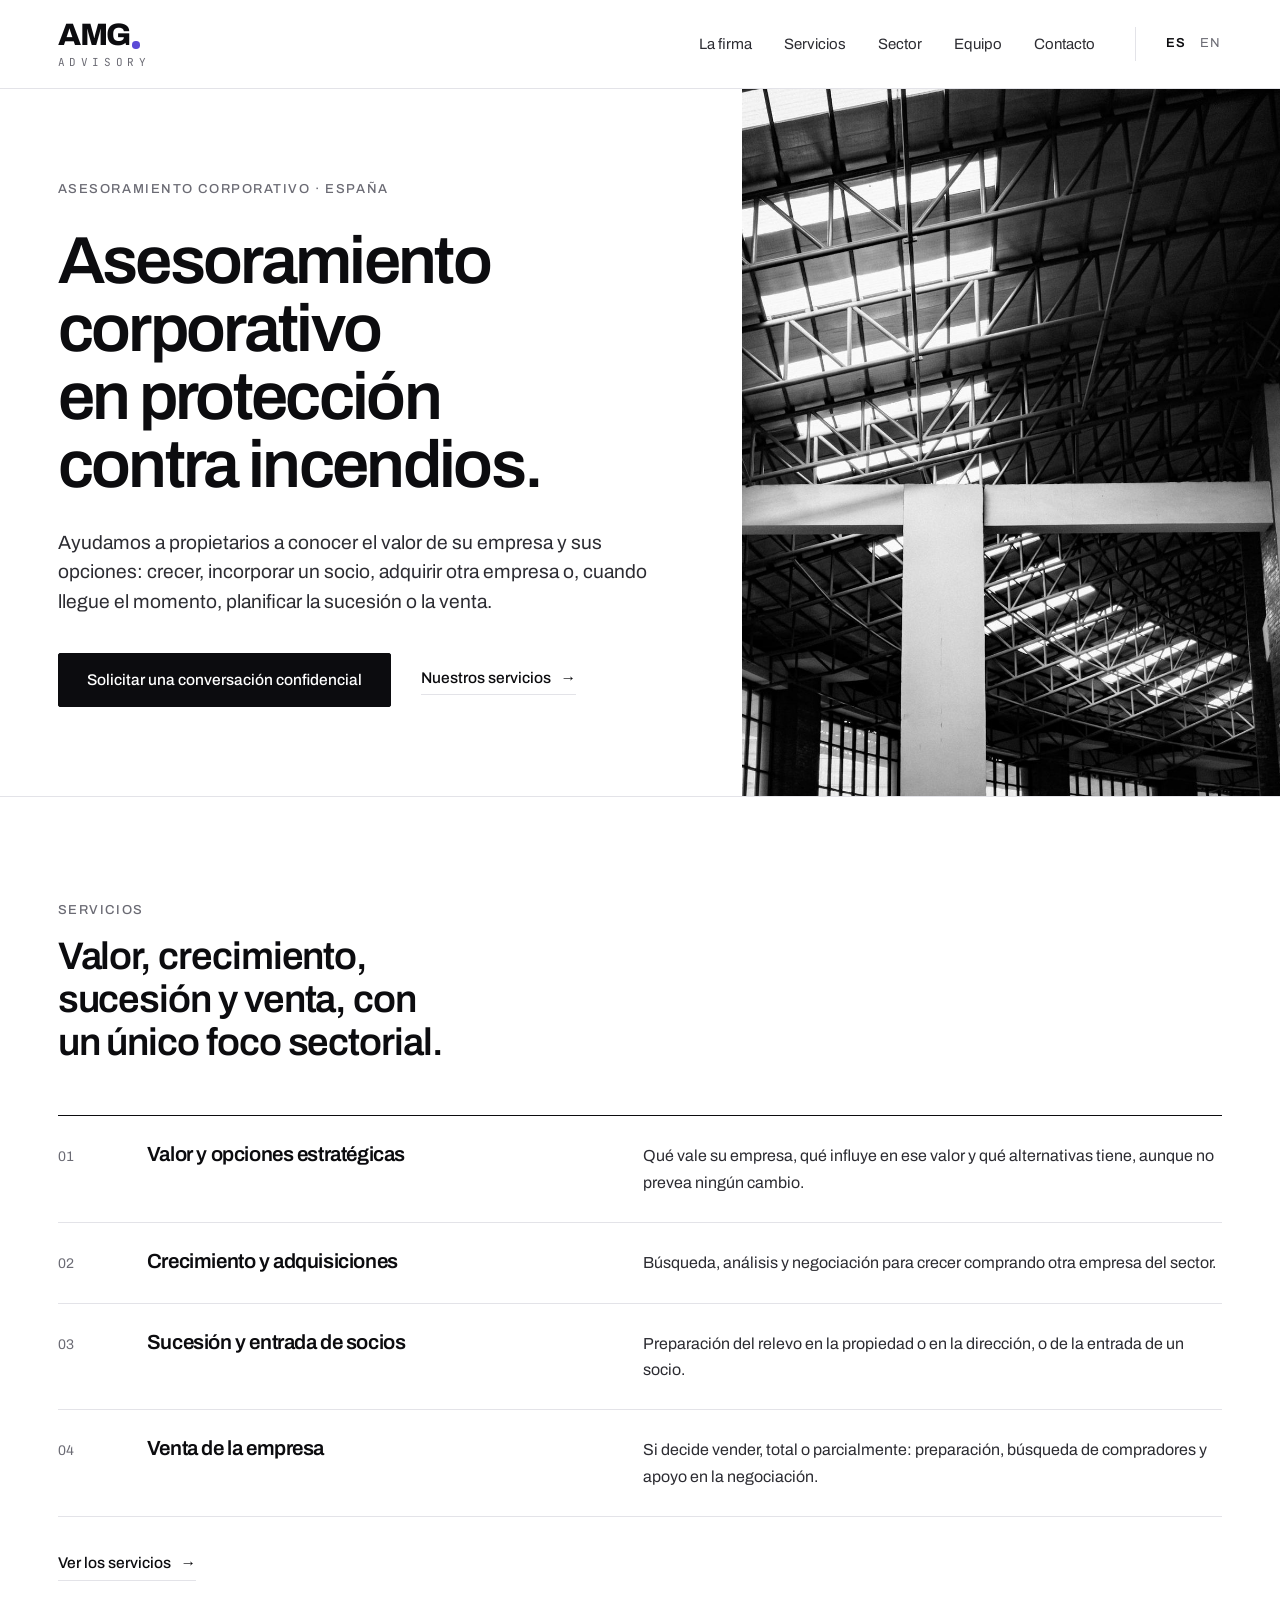
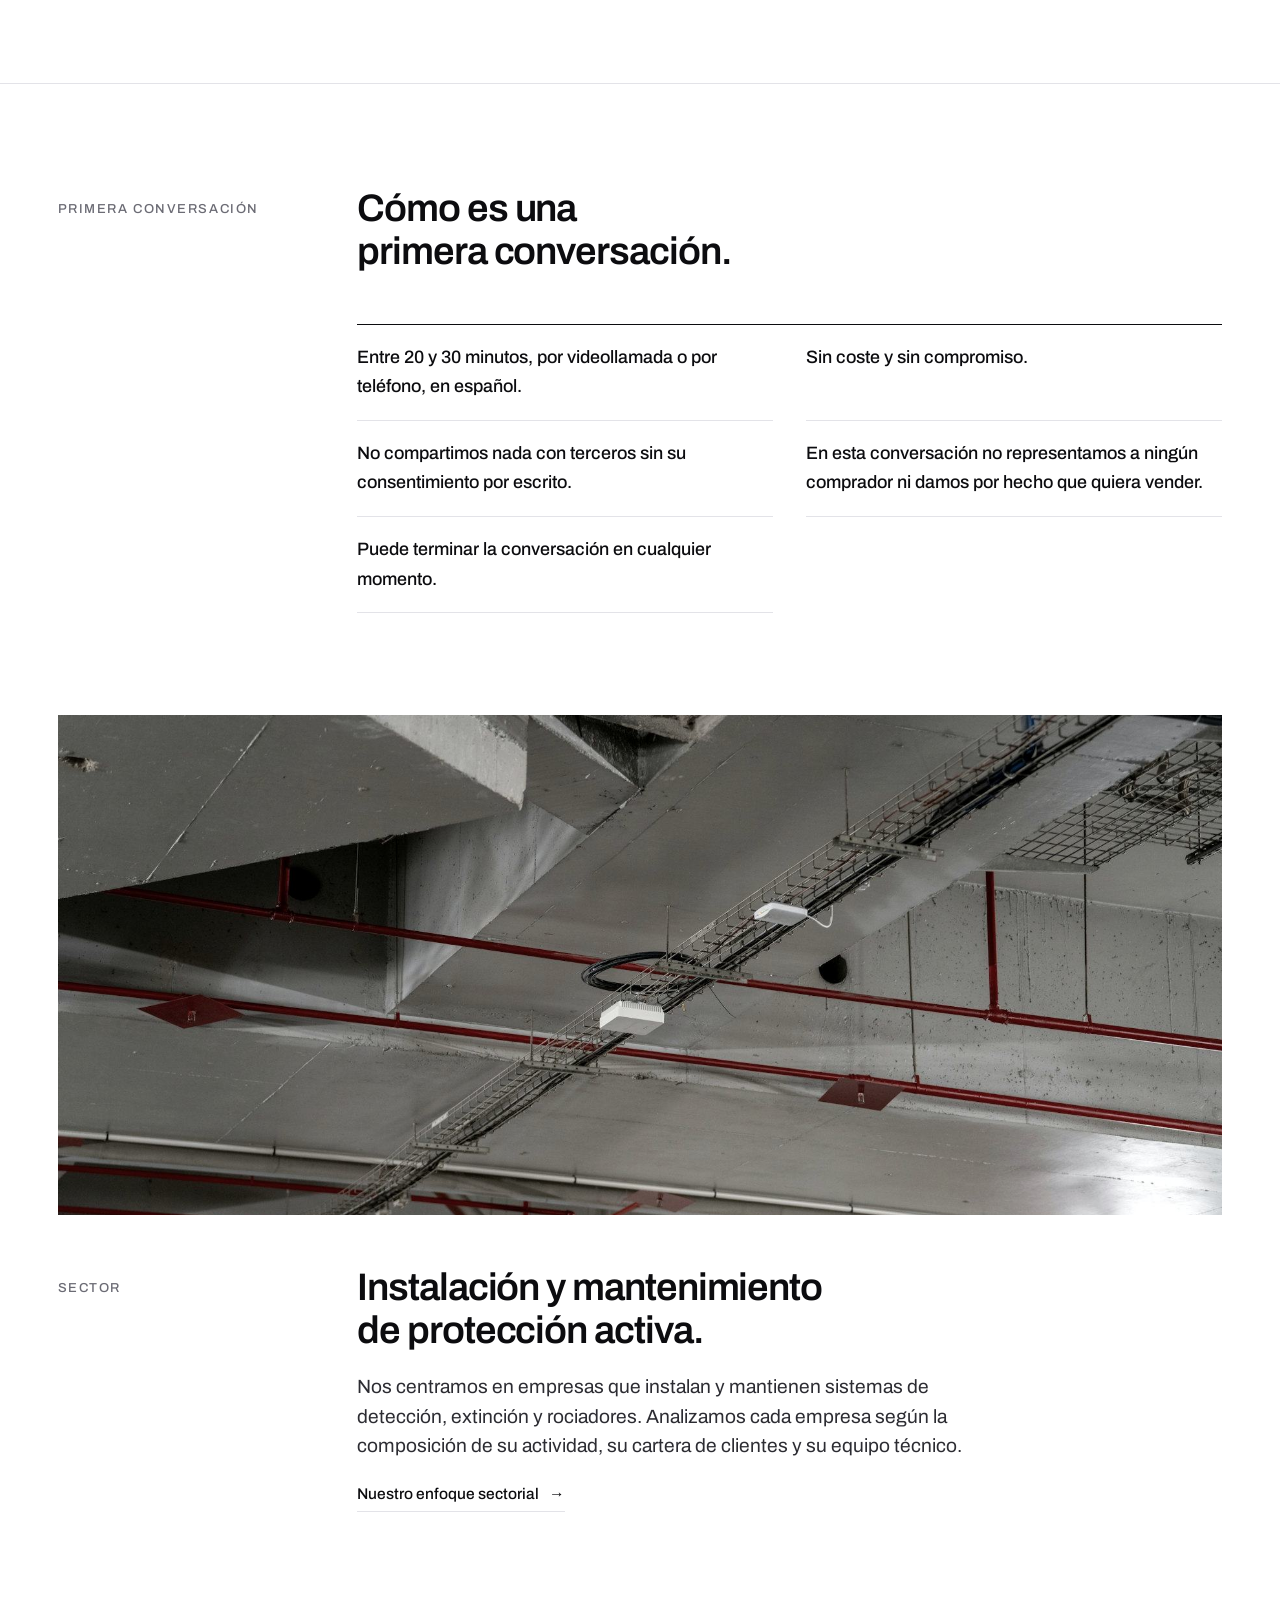
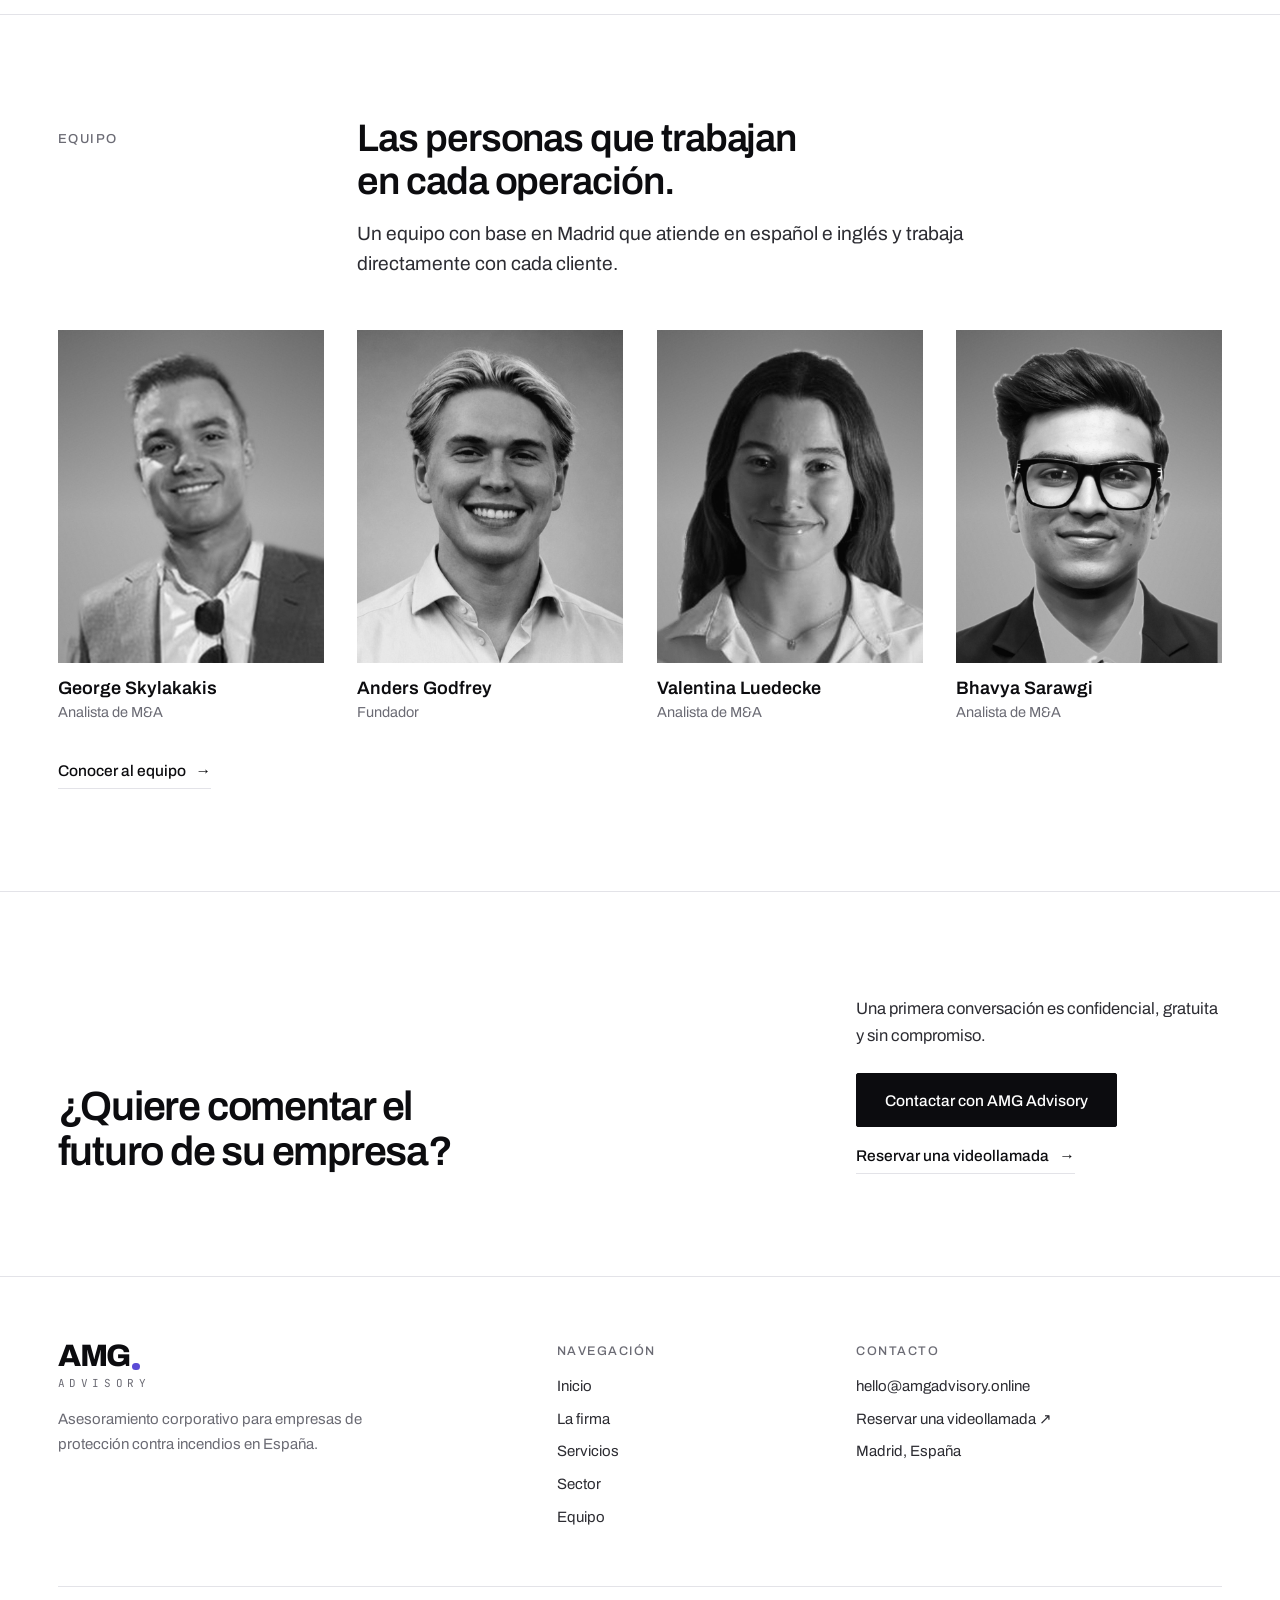
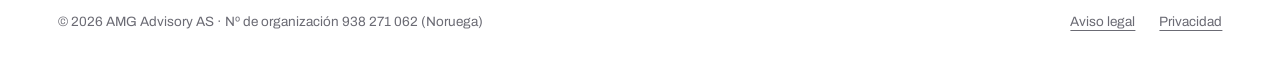
==== commit 0222af1b: "Ny index incl. tibakemelding fra mentor" ====
--- a/index.html
+++ b/index.html
@@ -3,11 +3,14 @@
 <head>
 <meta charset="utf-8">
 <meta name="viewport" content="width=device-width, initial-scale=1, viewport-fit=cover">
+<!-- AMG Advisory V6.0: all 16 pages in one file. -->
 <title>AMG Advisory</title>
-<meta name="theme-color" content="#ffffff">
+<meta name="description" content="">
 <meta name="color-scheme" content="light">
-<!-- AMG Advisory — amgadvisory.online, PREVIEW ONLY (single file, hash navigation). Production deployment = AMG-ADVISORY-FINAL-GITHUB-DEPLOY.zip. -->
-<link rel="icon" href="[data-uri]" type="image/svg+xml">
+<link rel="icon" type="image/png" sizes="48x48" href="[data-uri]">
+<link rel="icon" type="image/png" sizes="32x32" href="[data-uri]">
+<link rel="icon" type="image/png" sizes="16x16" href="[data-uri]">
+<link rel="apple-touch-icon" sizes="180x180" href="[data-uri]">
 <style>
 /* AMG Advisory M&A website V5: shared stylesheet.
    Editorial institutional layout on white: 12-column grid, asymmetric photo/text
@@ -75,7 +78,6 @@
 
 /* Type */
 .eyebrow{display:flex;align-items:center;gap:14px;font-size:13px;font-weight:500;letter-spacing:.12em;text-transform:uppercase;color:var(--muted)}
-.eyebrow::before{content:"";width:28px;height:2px;background:var(--accent)}
 .label{font-size:13px;font-weight:500;letter-spacing:.12em;text-transform:uppercase;color:var(--muted)}
 .lede{font-size:clamp(18px,1.5vw,21px);line-height:1.55;color:var(--text);max-width:56ch}
 .h-section{font-size:clamp(28px,3vw,42px);line-height:1.12;letter-spacing:-.028em;max-width:22ch}
@@ -174,7 +176,7 @@
 .svc-list .for b{font-weight:500;color:var(--muted);margin-right:6px}
 .scope{display:grid;gap:8px;margin-top:4px}
 .scope li{position:relative;padding-left:22px;font-size:16px}
-.scope li::before{content:"";position:absolute;left:0;top:.8em;width:10px;height:1px;background:var(--accent)}
+.scope li::before{content:"";position:absolute;left:2px;top:.62em;width:5px;height:5px;border-radius:50%;background:var(--accent)}
 .note{margin-top:28px;font-size:15.5px;color:var(--muted)}
 
 /* Sector */
@@ -301,146 +303,450 @@
 @media (max-width:720px){.consent{padding-block:16px}.consent__in{flex-direction:column;align-items:stretch;gap:14px}.consent__b{font-size:14px}.consent__actions .btn{flex:1;justify-content:center;padding-inline:10px}}
 
 </style>
-<script>
-/* AMG Advisory: shared site behaviour (mobile menu, language preference, header state). */
-(function () {
-  var root = document.documentElement;
-  root.classList.add('js');
-
-  // Each page opens at the top. Some hosts (including embedded previews) carry the
-  // previous page's scroll position across navigations; back/forward keeps the browser's own behaviour.
-  function isBackForward() {
-    try {
-      var nav = performance.getEntriesByType('navigation')[0];
-      return nav ? nav.type === 'back_forward' : (performance.navigation && performance.navigation.type === 2);
-    } catch (e) { return false; }
-  }
-  function toTop() {
-    if (location.hash || isBackForward()) return;
-    window.scrollTo(0, 0);
-    try { document.documentElement.scrollIntoView({ block: 'start' }); } catch (e) {}
-  }
-  window.addEventListener('pageshow', function (e) { if (!e.persisted) toTop(); });
-  document.addEventListener('DOMContentLoaded', toTop);
-
-  document.addEventListener('DOMContentLoaded', function () {
-    var btn = document.querySelector('.menu-btn');
-    var nav = document.getElementById('site-nav');
-    var header = document.querySelector('.site-header');
-
-    function setMenu(open, focusBtn) {
-      if (!btn || !nav) return;
-      btn.setAttribute('aria-expanded', String(open));
-      btn.querySelector('.menu-label').textContent = open ? btn.getAttribute('data-close') : btn.getAttribute('data-open');
-      nav.classList.toggle('is-open', open);
-      document.body.classList.toggle('menu-open', open);
-      if (open) {
-        var first = nav.querySelector('a');
-        if (first) first.focus();
-      } else if (focusBtn) {
-        btn.focus();
-      }
-    }
-
-    if (btn && nav) {
-      btn.addEventListener('click', function () {
-        setMenu(btn.getAttribute('aria-expanded') !== 'true', false);
-      });
-      document.addEventListener('keydown', function (e) {
-        if (e.key === 'Escape' && btn.getAttribute('aria-expanded') === 'true') setMenu(false, true);
-      });
-      window.addEventListener('resize', function () {
-        if (window.innerWidth > 960 && btn.getAttribute('aria-expanded') === 'true') setMenu(false, false);
-      });
-    }
-
-    document.querySelectorAll('[data-set-lang]').forEach(function (a) {
-      a.addEventListener('click', function () {
-        try { localStorage.setItem('amg-lang', a.getAttribute('data-set-lang')); } catch (err) {}
-      });
-    });
-
-    if (header) {
-      var onScroll = function () { header.classList.toggle('is-scrolled', window.scrollY > 8); };
-      window.addEventListener('scroll', onScroll, { passive: true });
-      onScroll();
-    }
-  });
-})();
-/* AMG consent + analytics (18 Nov 2026) */
-(function () {
-  /* Umami Cloud (EU). Paste the website ID created for amgadvisory.online in Umami (Settings > Websites > Add website).
-     While it is empty, nothing is loaded and no banner is shown. */
-  var UMAMI_WEBSITE_ID = "";
-  var UMAMI_SRC = "https://cloud.umami.is/script.js";
-  var UMAMI_HOST_URL = "https://eu-gateway.umami.is";
-  var KEY = "amg-consent", VERSION = 1;
-  if (!UMAMI_WEBSITE_ID) return;
-  function read() { try { var v = JSON.parse(localStorage.getItem(KEY) || "null"); return v && v.v === VERSION ? v : null; } catch (e) { return null; } }
-  function write(state) { try { localStorage.setItem(KEY, JSON.stringify({ v: VERSION, analytics: state, ts: Date.now() })); } catch (e) {} }
-  var single = function () { return !!document.getElementById('amg-root'); };
-  var TXT = {
-    es: { title: "Analítica de visitas", body: "Este sitio no utiliza cookies. Con su permiso, contamos las visitas con Umami para saber qué páginas se leen, sin cookies y sin crear perfiles. Si elige «No», no se carga ninguna analítica. ", more: "Política de privacidad", href: "/es/privacidad/", yes: "Sí, contar la visita", no: "No, no contar", reopen: "Preferencias de privacidad", label: "Elección sobre la analítica de visitas" },
-    en: { title: "Visitor analytics", body: "This site uses no cookies. With your permission, we count visits with Umami to see which pages are read, with no cookies and no profiling. If you choose “No”, no analytics is loaded at all. ", more: "Privacy notice", href: "/en/privacy/", yes: "Yes, count the visit", no: "No, do not count", reopen: "Privacy settings", label: "Choice about visitor analytics" } };
-  function t() { return TXT[document.documentElement.lang === "en" ? "en" : "es"]; }
-  var loaded = false;
-  function load() {
-    if (loaded) return; loaded = true;
-    var s = document.createElement("script"); s.defer = true; s.src = UMAMI_SRC;
-    s.setAttribute("data-website-id", UMAMI_WEBSITE_ID); s.setAttribute("data-host-url", UMAMI_HOST_URL);
-    s.setAttribute("data-domains", "amgadvisory.online,www.amgadvisory.online");
-    s.setAttribute("data-do-not-track", "true"); s.setAttribute("data-exclude-search", "true"); s.setAttribute("data-exclude-hash", "true");
-    document.head.appendChild(s);
-  }
-  var el = null;
-  function banner() {
-    if (el) return el;
-    el = document.createElement("aside"); el.className = "consent"; el.setAttribute("role", "dialog"); el.setAttribute("aria-live", "polite"); el.hidden = true;
-    el.innerHTML = '<div class="wrap consent__in"><div><p class="consent__t"></p><p class="consent__b"></p></div><div class="consent__actions">'
-      + '<button type="button" class="btn secondary" data-consent="denied"></button><button type="button" class="btn secondary" data-consent="granted"></button></div></div>';
-    document.body.appendChild(el);
-    el.addEventListener("click", function (ev) {
-      var b = ev.target.closest && ev.target.closest("[data-consent]"); if (!b) return;
-      var c = b.getAttribute("data-consent"); write(c); el.hidden = true;
-      if (c === "granted") load(); else if (loaded) location.reload();
-    });
-    return el;
-  }
-  function show() {
-    var x = t(), n = banner(); n.setAttribute("aria-label", x.label);
-    n.querySelector(".consent__t").textContent = x.title;
-    var b = n.querySelector(".consent__b"); b.textContent = x.body;
-    var a = document.createElement("a"); a.href = single() ? "#" + x.href : x.href; a.textContent = x.more; b.appendChild(a); b.appendChild(document.createTextNode("."));
-    n.querySelector('[data-consent="denied"]').textContent = x.no; n.querySelector('[data-consent="granted"]').textContent = x.yes;
-    n.hidden = false;
-  }
-  function reopenLink() {
-    document.querySelectorAll(".footer-bottom ul").forEach(function (ul) {
-      if (ul.querySelector(".consent-reopen")) return;
-      var li = document.createElement("li"), b = document.createElement("button");
-      b.type = "button"; b.className = "consent-reopen"; b.textContent = t().reopen; b.addEventListener("click", show);
-      li.appendChild(b); ul.appendChild(li);
-    });
-  }
-  function init() {
-    reopenLink();
-    var c = read();
-    if (!c) show(); else if (c.analytics === "granted") load();
-  }
-  document.addEventListener("DOMContentLoaded", init);
-})();
-
-</script>
+<script>document.documentElement.classList.add('js')</script>
 </head>
 <body>
 <div id="amg-root"></div>
-<template data-route="404" data-title="Página no encontrada | AMG Advisory" data-lang="es"><header class="site-header"><div class="wrap header-inner"><a class="logo" href="#/" aria-label="AMG Advisory"><span class="logo-mark" aria-hidden="true">AMG<span class="dot"></span></span><span class="logo-sub" aria-hidden="true">Advisory</span></a></div></header>
-<main class="wrap notfound"><div lang="es" style="margin-bottom:56px"><h1 style="font-size:clamp(28px,3.6vw,44px);line-height:1.1">No hemos encontrado esta página.</h1><p style="margin-top:14px">Puede volver a la página de inicio o contactar con nosotros.</p><div class="actions" style="margin-top:24px"><a class="btn" href="#/es/">Ir al inicio</a></div></div><div lang="en" style="margin-bottom:56px"><h1 style="font-size:clamp(28px,3.6vw,44px);line-height:1.1">We could not find this page.</h1><p style="margin-top:14px">You can return to the home page or contact us.</p><div class="actions" style="margin-top:24px"><a class="btn" href="#/en/">Go to home page</a></div></div></main>
-</template>
-<template data-route="en/" data-title="AMG Advisory | M&amp;A in fire protection" data-lang="en"><a class="skip" href="#main">Skip to content</a>
-<header class="site-header">
-  <div class="wrap header-inner">
-    <a class="logo" href="#/en/" aria-label="AMG Advisory"><span class="logo-mark" aria-hidden="true">AMG<span class="dot"></span></span><span class="logo-sub" aria-hidden="true">Advisory</span></a>
+<noscript><p style="padding:24px">Esta vista previa necesita JavaScript. / This preview needs JavaScript.</p></noscript>
+<template data-route="es/" data-lang="es" data-title="AMG Advisory | Asesoramiento corporativo en protección contra incendios" data-desc="AMG Advisory ayuda a propietarios de empresas de protección contra incendios en España a conocer el valor de su empresa y sus opciones: crecer, incorporar un socio, adquirir otra empresa, planificar la sucesión o vender.">
+<a class="skip" href="#/es/~main">Ir al contenido</a>
+<header class="site-header">
+  <div class="wrap header-inner">
+    <a class="logo" href="#/es/"><span class="sr">AMG Advisory</span><span class="logo-mark" aria-hidden="true">AMG<span class="dot"></span></span><span class="logo-sub" aria-hidden="true">Advisory</span></a>
+    <button class="menu-btn" type="button" aria-expanded="false" aria-controls="site-nav" data-open="Menú" data-close="Cerrar"><span class="menu-label">Menú</span><span class="bars" aria-hidden="true"><i></i><i></i></span></button>
+    <nav class="nav" id="site-nav" aria-label="Principal">
+      <ul class="nav-list"><li><a href="#/es/firma/">La firma</a></li><li><a href="#/es/servicios/">Servicios</a></li><li><a href="#/es/sector/">Sector</a></li><li><a href="#/es/equipo/">Equipo</a></li><li><a href="#/es/contacto/">Contacto</a></li></ul>
+      <div class="lang" role="group" aria-label="Idioma"><a href="#/es/" hreflang="es" lang="es" data-set-lang="es" aria-current="true">ES<span class="sr"> · Español</span></a><a href="#/en/" hreflang="en" lang="en" data-set-lang="en">EN<span class="sr"> · English</span></a></div>
+    </nav>
+  </div>
+</header>
+<main id="main">
+<section class="hero">
+  <div class="hero-copy">
+    <p class="eyebrow">Asesoramiento corporativo · España</p>
+    <h1>Asesoramiento corporativo en protección contra incendios.</h1>
+    <p class="lede">Ayudamos a propietarios a conocer el valor de su empresa y sus opciones: crecer, incorporar un socio, adquirir otra empresa o, cuando llegue el momento, planificar la sucesión o la venta.</p>
+    <div class="actions"><a class="btn" href="#/es/contacto/">Solicitar una conversación confidencial</a><a class="arrow-link" href="#/es/servicios/">Nuestros servicios</a></div>
+  </div>
+  <div class="hero-photo photo"><picture><img data-img="hero" alt="Cubierta de cerchas metálicas de una nave industrial" width="1100" height="1341" loading="eager" fetchpriority="high" decoding="async"></picture></div>
+</section>
+<section class="section ruled">
+  <div class="wrap grid">
+    <div class="head-row head-row--wide"><p class="label">Servicios</p><h2 class="h-section">Valor, crecimiento, sucesión y venta, con un único foco sectorial.</h2></div>
+    <ol class="index"><li><span class="n">01</span><h3>Valor y opciones estratégicas</h3><p>Qué vale su empresa, qué influye en ese valor y qué alternativas tiene, aunque no prevea ningún cambio.</p></li><li><span class="n">02</span><h3>Crecimiento y adquisiciones</h3><p>Búsqueda, análisis y negociación para crecer comprando otra empresa del sector.</p></li><li><span class="n">03</span><h3>Sucesión y entrada de socios</h3><p>Preparación del relevo en la propiedad o en la dirección, o de la entrada de un socio.</p></li><li><span class="n">04</span><h3>Venta de la empresa</h3><p>Si decide vender, total o parcialmente: preparación, búsqueda de compradores y apoyo en la negociación.</p></li></ol>
+    <div class="index-foot"><a class="arrow-link" href="#/es/servicios/">Ver los servicios</a></div>
+  </div>
+</section>
+<section class="section ruled">
+  <div class="wrap grid">
+    <div class="head-row"><p class="label">Primera conversación</p><h2 class="h-section">Cómo es una primera conversación.</h2></div>
+    <ul class="terms"><li>Entre 20 y 30 minutos, por videollamada o por teléfono, en español.</li><li>Sin coste y sin compromiso.</li><li>No compartimos nada con terceros sin su consentimiento por escrito.</li><li>En esta conversación no representamos a ningún comprador ni damos por hecho que quiera vender.</li><li>Puede terminar la conversación en cualquier momento.</li></ul>
+  </div>
+</section>
+<section class="section" style="padding-top:0">
+  <div class="wrap">
+    <div class="feature-photo photo"><img data-img="sector" alt="Techo técnico con tuberías de rociadores y detectores" width="1800" height="1200" loading="lazy" decoding="async"></div>
+    <div class="grid">
+      <p class="label feature-label">Sector</p>
+      <div class="feature-text"><h2 class="h-section">Instalación y mantenimiento de protección activa.</h2><p class="lede">Nos centramos en empresas que instalan y mantienen sistemas de detección, extinción y rociadores. Analizamos cada empresa según la composición de su actividad, su cartera de clientes y su equipo técnico.</p><div class="actions"><a class="arrow-link" href="#/es/sector/">Nuestro enfoque sectorial</a></div></div>
+    </div>
+  </div>
+</section>
+<section class="section ruled">
+  <div class="wrap grid">
+    <div class="head-row"><p class="label">Equipo</p><div class="head-main"><h2 class="h-section">Las personas que trabajan en cada operación.</h2><p class="lede">Un equipo con base en Madrid que atiende en español e inglés y trabaja directamente con cada cliente.</p></div></div>
+    <div class="team-strip"><a href="#/es/equipo/"><div class="photo"><img data-img="team-george" alt="George Skylakakis" width="800" height="1000" loading="lazy" decoding="async"></div><div><p class="nm">George Skylakakis</p><p class="rl">Analista de M&amp;A</p></div></a><a href="#/es/equipo/"><div class="photo"><img data-img="team-anders" alt="Anders Godfrey" width="800" height="1000" loading="lazy" decoding="async"></div><div><p class="nm">Anders Godfrey</p><p class="rl">Fundador</p></div></a><a href="#/es/equipo/"><div class="photo"><img data-img="team-valentina" alt="Valentina Luedecke" width="800" height="1000" loading="lazy" decoding="async"></div><div><p class="nm">Valentina Luedecke</p><p class="rl">Analista de M&amp;A</p></div></a><a href="#/es/equipo/"><div class="photo"><img data-img="team-bhavya" alt="Bhavya Sarawgi" width="800" height="1000" loading="lazy" decoding="async"></div><div><p class="nm">Bhavya Sarawgi</p><p class="rl">Analista de M&amp;A</p></div></a></div>
+    <div class="index-foot" style="grid-column:1 / -1"><a class="arrow-link" href="#/es/equipo/">Conocer al equipo</a></div>
+  </div>
+</section>
+<section class="closing">
+  <div class="wrap grid">
+    <h2>¿Quiere comentar el futuro de su empresa?</h2>
+    <div class="side"><p>Una primera conversación es confidencial, gratuita y sin compromiso.</p><div class="actions"><a class="btn" href="#/es/contacto/">Contactar con AMG Advisory</a><a class="arrow-link" href="https://scheduler.zoom.us/anders-godfrey/amg-advisory-introductory-consultation" target="_blank" rel="noopener noreferrer">Reservar una videollamada</a></div></div>
+  </div>
+</section>
+</main>
+<footer class="site-footer">
+  <div class="wrap">
+    <div class="footer-top">
+      <div class="footer-brand"><a class="logo" href="#/es/"><span class="sr">AMG Advisory</span><span class="logo-mark" aria-hidden="true">AMG<span class="dot"></span></span><span class="logo-sub" aria-hidden="true">Advisory</span></a><p>Asesoramiento corporativo para empresas de protección contra incendios en España.</p></div>
+      <div class="footer-col"><h2>Navegación</h2><ul><li><a href="#/es/">Inicio</a></li><li><a href="#/es/firma/">La firma</a></li><li><a href="#/es/servicios/">Servicios</a></li><li><a href="#/es/sector/">Sector</a></li><li><a href="#/es/equipo/">Equipo</a></li></ul></div>
+      <div class="footer-col"><h2>Contacto</h2><ul>
+        <li><a href="mailto:hello@amgadvisory.online">hello@amgadvisory.online</a></li>
+        <li><a href="https://scheduler.zoom.us/anders-godfrey/amg-advisory-introductory-consultation" target="_blank" rel="noopener noreferrer">Reservar una videollamada ↗</a></li>
+        <li><a href="#/es/contacto/">Madrid, España</a></li>
+      </ul></div>
+    </div>
+    <div class="footer-bottom">
+      <p>© 2026 AMG Advisory AS · Nº de organización 938 271 062 (Noruega)</p>
+      <ul>
+        <li><a href="#/es/aviso-legal/">Aviso legal</a></li>
+        <li><a href="#/es/privacidad/">Privacidad</a></li>
+      </ul>
+    </div>
+  </div>
+</footer>
+</template>
+<template data-route="es/firma/" data-lang="es" data-title="La firma | AMG Advisory" data-desc="AMG Advisory es una firma de asesoramiento corporativo centrada en empresas de protección contra incendios en España.">
+<a class="skip" href="#/es/firma/~main">Ir al contenido</a>
+<header class="site-header">
+  <div class="wrap header-inner">
+    <a class="logo" href="#/es/"><span class="sr">AMG Advisory</span><span class="logo-mark" aria-hidden="true">AMG<span class="dot"></span></span><span class="logo-sub" aria-hidden="true">Advisory</span></a>
+    <button class="menu-btn" type="button" aria-expanded="false" aria-controls="site-nav" data-open="Menú" data-close="Cerrar"><span class="menu-label">Menú</span><span class="bars" aria-hidden="true"><i></i><i></i></span></button>
+    <nav class="nav" id="site-nav" aria-label="Principal">
+      <ul class="nav-list"><li><a href="#/es/firma/" aria-current="page">La firma</a></li><li><a href="#/es/servicios/">Servicios</a></li><li><a href="#/es/sector/">Sector</a></li><li><a href="#/es/equipo/">Equipo</a></li><li><a href="#/es/contacto/">Contacto</a></li></ul>
+      <div class="lang" role="group" aria-label="Idioma"><a href="#/es/firma/" hreflang="es" lang="es" data-set-lang="es" aria-current="true">ES<span class="sr"> · Español</span></a><a href="#/en/firm/" hreflang="en" lang="en" data-set-lang="en">EN<span class="sr"> · English</span></a></div>
+    </nav>
+  </div>
+</header>
+<main id="main">
+<section class="page-head with-photo">
+  <div class="wrap grid">
+    <div class="copy"><p class="eyebrow">La firma</p><h1>Una firma centrada en un solo sector.</h1><p class="lede">AMG Advisory asesora a propietarios de empresas de protección contra incendios en España sobre el valor de su empresa, su crecimiento, su sucesión y, cuando así lo deciden, su venta. También ayuda a grupos del sector e inversores a encontrar empresas.</p></div>
+    <div class="ph photo"><img data-img="structure" alt="Estructura de acero remachado" width="1100" height="1466" loading="eager" fetchpriority="high" decoding="async"></div>
+  </div>
+</section>
+<section class="section ruled">
+  <div class="wrap grid">
+    <h2 class="label corp-label">Cómo trabajamos</h2>
+    <p class="statement statement-row">Trabajar en un único sector nos permite entender cómo se construye el valor de una empresa de servicios técnicos y hablar el mismo idioma que su propietario.</p>
+    <ul class="three" style="margin-top:clamp(48px,5vw,72px)"><li><h3>Foco sectorial</h3><p>Trabajamos con empresas de protección contra incendios y con los grupos e inversores que adquieren en el sector.</p></li><li><h3>Primero, su empresa</h3><p>Empezamos por entender la empresa y lo que usted quiere de ella. La venta es una opción entre varias.</p></li><li><h3>Discreción y trato directo</h3><p>La información solo se comparte con autorización del propietario, y el cliente trabaja siempre con las mismas personas.</p></li></ul>
+  </div>
+</section>
+<section class="section ruled">
+  <div class="wrap grid">
+    <p class="label corp-label">Información legal</p>
+    <div class="corp"><h2 class="h-section">Parte de AMG Advisory AS.</h2><p>La práctica de asesoramiento corporativo forma parte de AMG Advisory AS, sociedad registrada en Noruega con número de organización 938 271 062. El equipo trabaja desde Madrid.</p><p>El equipo combina experiencia previa en banca corporativa y de inversión, análisis financiero y consultoría de estrategia y operaciones.</p>
+      <div class="actions"><a class="arrow-link" href="#/es/equipo/">Conocer al equipo</a><a class="arrow-link" href="#/es/aviso-legal/">Aviso legal</a></div></div>
+  </div>
+</section>
+<section class="closing">
+  <div class="wrap grid">
+    <h2>¿Quiere comentar el futuro de su empresa?</h2>
+    <div class="side"><p>Una primera conversación es confidencial, gratuita y sin compromiso.</p><div class="actions"><a class="btn" href="#/es/contacto/">Contactar con AMG Advisory</a><a class="arrow-link" href="https://scheduler.zoom.us/anders-godfrey/amg-advisory-introductory-consultation" target="_blank" rel="noopener noreferrer">Reservar una videollamada</a></div></div>
+  </div>
+</section>
+</main>
+<footer class="site-footer">
+  <div class="wrap">
+    <div class="footer-top">
+      <div class="footer-brand"><a class="logo" href="#/es/"><span class="sr">AMG Advisory</span><span class="logo-mark" aria-hidden="true">AMG<span class="dot"></span></span><span class="logo-sub" aria-hidden="true">Advisory</span></a><p>Asesoramiento corporativo para empresas de protección contra incendios en España.</p></div>
+      <div class="footer-col"><h2>Navegación</h2><ul><li><a href="#/es/">Inicio</a></li><li><a href="#/es/firma/">La firma</a></li><li><a href="#/es/servicios/">Servicios</a></li><li><a href="#/es/sector/">Sector</a></li><li><a href="#/es/equipo/">Equipo</a></li></ul></div>
+      <div class="footer-col"><h2>Contacto</h2><ul>
+        <li><a href="mailto:hello@amgadvisory.online">hello@amgadvisory.online</a></li>
+        <li><a href="https://scheduler.zoom.us/anders-godfrey/amg-advisory-introductory-consultation" target="_blank" rel="noopener noreferrer">Reservar una videollamada ↗</a></li>
+        <li><a href="#/es/contacto/">Madrid, España</a></li>
+      </ul></div>
+    </div>
+    <div class="footer-bottom">
+      <p>© 2026 AMG Advisory AS · Nº de organización 938 271 062 (Noruega)</p>
+      <ul>
+        <li><a href="#/es/aviso-legal/">Aviso legal</a></li>
+        <li><a href="#/es/privacidad/">Privacidad</a></li>
+      </ul>
+    </div>
+  </div>
+</footer>
+</template>
+<template data-route="es/servicios/" data-lang="es" data-title="Servicios | AMG Advisory" data-desc="Valor y opciones estratégicas, crecimiento y adquisiciones, sucesión y entrada de socios, venta de la empresa y búsqueda de empresas para grupos e inversores, en el sector de protección contra incendios en España.">
+<a class="skip" href="#/es/servicios/~main">Ir al contenido</a>
+<header class="site-header">
+  <div class="wrap header-inner">
+    <a class="logo" href="#/es/"><span class="sr">AMG Advisory</span><span class="logo-mark" aria-hidden="true">AMG<span class="dot"></span></span><span class="logo-sub" aria-hidden="true">Advisory</span></a>
+    <button class="menu-btn" type="button" aria-expanded="false" aria-controls="site-nav" data-open="Menú" data-close="Cerrar"><span class="menu-label">Menú</span><span class="bars" aria-hidden="true"><i></i><i></i></span></button>
+    <nav class="nav" id="site-nav" aria-label="Principal">
+      <ul class="nav-list"><li><a href="#/es/firma/">La firma</a></li><li><a href="#/es/servicios/" aria-current="page">Servicios</a></li><li><a href="#/es/sector/">Sector</a></li><li><a href="#/es/equipo/">Equipo</a></li><li><a href="#/es/contacto/">Contacto</a></li></ul>
+      <div class="lang" role="group" aria-label="Idioma"><a href="#/es/servicios/" hreflang="es" lang="es" data-set-lang="es" aria-current="true">ES<span class="sr"> · Español</span></a><a href="#/en/services/" hreflang="en" lang="en" data-set-lang="en">EN<span class="sr"> · English</span></a></div>
+    </nav>
+  </div>
+</header>
+<main id="main">
+<section class="page-head">
+  <div class="wrap grid">
+    <div class="copy"><p class="eyebrow">Servicios</p><h1>Cinco áreas de asesoramiento.</h1></div>
+    <div class="aside"><p class="lede">Trabajamos con propietarios que quieren conocer el valor y las opciones de su empresa, y con grupos e inversores que quieren crecer en el sector de protección contra incendios en España.</p></div>
+  </div>
+</section>
+<section class="section" style="padding-top:0">
+  <div class="wrap grid">
+    <div class="svc-photo photo"><img data-img="detail" alt="Detector y sirena de alarma en un techo blanco" width="1000" height="1333" loading="lazy" decoding="async"></div>
+    <div class="svc-wrap"><ol class="svc-list"><li><span class="n">01</span><h2>Valor y opciones estratégicas</h2><p class="for"><b>Para</b>Propietarios que quieren saber qué vale su empresa y qué alternativas tienen, aunque no prevean ningún cambio.</p><ul class="scope" aria-label="Alcance"><li>Análisis de la actividad, los clientes, los contratos y el equipo.</li><li>Un rango de valor orientativo y los factores que lo explican.</li><li>Comparación de alternativas a medio plazo.</li></ul></li><li><span class="n">02</span><h2>Crecimiento y adquisiciones</h2><p class="for"><b>Para</b>Propietarios que quieren crecer comprando otra empresa del sector.</p><ul class="scope" aria-label="Alcance"><li>Criterios de búsqueda según zona, especialidad y tamaño.</li><li>Identificación de empresas y primer contacto discreto con sus propietarios.</li><li>Análisis, valoración y apoyo en la negociación, junto a sus asesores legales y fiscales.</li></ul></li><li><span class="n">03</span><h2>Sucesión y entrada de socios</h2><p class="for"><b>Para</b>Propietarios que preparan el relevo o quieren incorporar un socio.</p><ul class="scope" aria-label="Alcance"><li>Comparación de alternativas: relevo familiar o directivo, socio industrial o financiero, venta parcial con continuidad del propietario.</li><li>Efectos de cada opción para el propietario, el equipo y los clientes.</li><li>Recomendación y plan de pasos.</li></ul></li><li><span class="n">04</span><h2>Venta de la empresa</h2><p class="for"><b>Para</b>Propietarios que han decidido vender, total o parcialmente.</p><ul class="scope" aria-label="Alcance"><li>Preparación de la empresa y de su información antes de cualquier contacto.</li><li>Perfil anónimo y cuaderno de venta.</li><li>Selección y contacto reservado de compradores, solo con su autorización.</li><li>Seguimiento de ofertas y apoyo en la negociación, junto a sus asesores legales y fiscales.</li></ul></li><li><span class="n">05</span><h2>Búsqueda de empresas para grupos e inversores</h2><p class="for"><b>Para</b>Grupos del sector e inversores que quieren crecer en España.</p><ul class="scope" aria-label="Alcance"><li>Definición de criterios de búsqueda.</li><li>Identificación y análisis preliminar de empresas.</li><li>Primer contacto con sus propietarios, cuando procede.</li></ul></li></ol><p class="note">Trabajamos en español y en inglés, también con contrapartes internacionales.</p></div>
+  </div>
+</section>
+<section class="closing">
+  <div class="wrap grid">
+    <h2>¿Quiere comentar el futuro de su empresa?</h2>
+    <div class="side"><p>Una primera conversación es confidencial, gratuita y sin compromiso.</p><div class="actions"><a class="btn" href="#/es/contacto/">Solicitar una conversación confidencial</a><a class="arrow-link" href="https://scheduler.zoom.us/anders-godfrey/amg-advisory-introductory-consultation" target="_blank" rel="noopener noreferrer">Reservar una videollamada</a></div></div>
+  </div>
+</section>
+</main>
+<footer class="site-footer">
+  <div class="wrap">
+    <div class="footer-top">
+      <div class="footer-brand"><a class="logo" href="#/es/"><span class="sr">AMG Advisory</span><span class="logo-mark" aria-hidden="true">AMG<span class="dot"></span></span><span class="logo-sub" aria-hidden="true">Advisory</span></a><p>Asesoramiento corporativo para empresas de protección contra incendios en España.</p></div>
+      <div class="footer-col"><h2>Navegación</h2><ul><li><a href="#/es/">Inicio</a></li><li><a href="#/es/firma/">La firma</a></li><li><a href="#/es/servicios/">Servicios</a></li><li><a href="#/es/sector/">Sector</a></li><li><a href="#/es/equipo/">Equipo</a></li></ul></div>
+      <div class="footer-col"><h2>Contacto</h2><ul>
+        <li><a href="mailto:hello@amgadvisory.online">hello@amgadvisory.online</a></li>
+        <li><a href="https://scheduler.zoom.us/anders-godfrey/amg-advisory-introductory-consultation" target="_blank" rel="noopener noreferrer">Reservar una videollamada ↗</a></li>
+        <li><a href="#/es/contacto/">Madrid, España</a></li>
+      </ul></div>
+    </div>
+    <div class="footer-bottom">
+      <p>© 2026 AMG Advisory AS · Nº de organización 938 271 062 (Noruega)</p>
+      <ul>
+        <li><a href="#/es/aviso-legal/">Aviso legal</a></li>
+        <li><a href="#/es/privacidad/">Privacidad</a></li>
+      </ul>
+    </div>
+  </div>
+</footer>
+</template>
+<template data-route="es/sector/" data-lang="es" data-title="Sector | AMG Advisory" data-desc="AMG Advisory se centra en empresas de instalación y mantenimiento de protección activa contra incendios en España.">
+<a class="skip" href="#/es/sector/~main">Ir al contenido</a>
+<header class="site-header">
+  <div class="wrap header-inner">
+    <a class="logo" href="#/es/"><span class="sr">AMG Advisory</span><span class="logo-mark" aria-hidden="true">AMG<span class="dot"></span></span><span class="logo-sub" aria-hidden="true">Advisory</span></a>
+    <button class="menu-btn" type="button" aria-expanded="false" aria-controls="site-nav" data-open="Menú" data-close="Cerrar"><span class="menu-label">Menú</span><span class="bars" aria-hidden="true"><i></i><i></i></span></button>
+    <nav class="nav" id="site-nav" aria-label="Principal">
+      <ul class="nav-list"><li><a href="#/es/firma/">La firma</a></li><li><a href="#/es/servicios/">Servicios</a></li><li><a href="#/es/sector/" aria-current="page">Sector</a></li><li><a href="#/es/equipo/">Equipo</a></li><li><a href="#/es/contacto/">Contacto</a></li></ul>
+      <div class="lang" role="group" aria-label="Idioma"><a href="#/es/sector/" hreflang="es" lang="es" data-set-lang="es" aria-current="true">ES<span class="sr"> · Español</span></a><a href="#/en/sector/" hreflang="en" lang="en" data-set-lang="en">EN<span class="sr"> · English</span></a></div>
+    </nav>
+  </div>
+</header>
+<main id="main">
+<section class="page-head">
+  <div class="wrap grid">
+    <div class="copy"><p class="eyebrow">Sector</p><h1>Protección contra incendios en España.</h1></div>
+    <div class="aside"><p class="lede">Nos centramos en las empresas que instalan y mantienen sistemas de protección activa contra incendios: un negocio de servicio técnico, regulado y con relaciones estables con sus clientes.</p></div>
+  </div>
+</section>
+<div class="wrap"><div class="wide-photo photo"><img data-img="sector" alt="Techo técnico con tuberías de rociadores y detectores" width="1800" height="1200" loading="eager" fetchpriority="high" decoding="async"></div></div>
+<section class="section">
+  <div class="wrap grid">
+    <div class="head-row"><p class="label">Perímetro</p><h2 class="h-section">Empresas instaladoras y mantenedoras de protección activa.</h2></div>
+    <ul class="terms"><li>Detección y alarma de incendios</li><li>Extinción automática y rociadores</li><li>Bocas de incendio, hidrantes y abastecimiento de agua</li><li>Extintores y equipos de primera intervención</li><li>Mantenimiento periódico y revisiones reglamentarias</li></ul>
+    <p class="terms-note">Conocemos también las actividades que a menudo acompañan a estas empresas, como la protección pasiva, la seguridad electrónica o la distribución de equipos, y las tenemos en cuenta al valorar cada operación.</p>
+  </div>
+</section>
+<section class="section ruled">
+  <div class="wrap grid">
+    <div class="head-row"><p class="label">Enfoque</p><h2 class="h-section">Cómo analizamos una empresa.</h2></div>
+    <ul class="three"><li><h3>Actividad</h3><p>La combinación de instalación, mantenimiento y reparaciones, y la naturaleza de los contratos.</p></li><li><h3>Clientes y equipo</h3><p>El tipo de cliente, la recurrencia del servicio y el equipo técnico que lo presta.</p></li><li><h3>Opciones</h3><p>Qué alternativas tiene la empresa: crecer, incorporar un socio o, si el propietario lo decide, vender.</p></li></ul>
+  </div>
+</section>
+<section class="closing">
+  <div class="wrap grid">
+    <h2>¿Quiere comentar el futuro de su empresa?</h2>
+    <div class="side"><p>Una primera conversación es confidencial, gratuita y sin compromiso.</p><div class="actions"><a class="btn" href="#/es/contacto/">Solicitar una conversación confidencial</a><a class="arrow-link" href="https://scheduler.zoom.us/anders-godfrey/amg-advisory-introductory-consultation" target="_blank" rel="noopener noreferrer">Reservar una videollamada</a></div></div>
+  </div>
+</section>
+</main>
+<footer class="site-footer">
+  <div class="wrap">
+    <div class="footer-top">
+      <div class="footer-brand"><a class="logo" href="#/es/"><span class="sr">AMG Advisory</span><span class="logo-mark" aria-hidden="true">AMG<span class="dot"></span></span><span class="logo-sub" aria-hidden="true">Advisory</span></a><p>Asesoramiento corporativo para empresas de protección contra incendios en España.</p></div>
+      <div class="footer-col"><h2>Navegación</h2><ul><li><a href="#/es/">Inicio</a></li><li><a href="#/es/firma/">La firma</a></li><li><a href="#/es/servicios/">Servicios</a></li><li><a href="#/es/sector/">Sector</a></li><li><a href="#/es/equipo/">Equipo</a></li></ul></div>
+      <div class="footer-col"><h2>Contacto</h2><ul>
+        <li><a href="mailto:hello@amgadvisory.online">hello@amgadvisory.online</a></li>
+        <li><a href="https://scheduler.zoom.us/anders-godfrey/amg-advisory-introductory-consultation" target="_blank" rel="noopener noreferrer">Reservar una videollamada ↗</a></li>
+        <li><a href="#/es/contacto/">Madrid, España</a></li>
+      </ul></div>
+    </div>
+    <div class="footer-bottom">
+      <p>© 2026 AMG Advisory AS · Nº de organización 938 271 062 (Noruega)</p>
+      <ul>
+        <li><a href="#/es/aviso-legal/">Aviso legal</a></li>
+        <li><a href="#/es/privacidad/">Privacidad</a></li>
+      </ul>
+    </div>
+  </div>
+</footer>
+</template>
+<template data-route="es/equipo/" data-lang="es" data-title="Equipo | AMG Advisory" data-desc="El equipo de fusiones y adquisiciones de AMG Advisory en Madrid.">
+<a class="skip" href="#/es/equipo/~main">Ir al contenido</a>
+<header class="site-header">
+  <div class="wrap header-inner">
+    <a class="logo" href="#/es/"><span class="sr">AMG Advisory</span><span class="logo-mark" aria-hidden="true">AMG<span class="dot"></span></span><span class="logo-sub" aria-hidden="true">Advisory</span></a>
+    <button class="menu-btn" type="button" aria-expanded="false" aria-controls="site-nav" data-open="Menú" data-close="Cerrar"><span class="menu-label">Menú</span><span class="bars" aria-hidden="true"><i></i><i></i></span></button>
+    <nav class="nav" id="site-nav" aria-label="Principal">
+      <ul class="nav-list"><li><a href="#/es/firma/">La firma</a></li><li><a href="#/es/servicios/">Servicios</a></li><li><a href="#/es/sector/">Sector</a></li><li><a href="#/es/equipo/" aria-current="page">Equipo</a></li><li><a href="#/es/contacto/">Contacto</a></li></ul>
+      <div class="lang" role="group" aria-label="Idioma"><a href="#/es/equipo/" hreflang="es" lang="es" data-set-lang="es" aria-current="true">ES<span class="sr"> · Español</span></a><a href="#/en/team/" hreflang="en" lang="en" data-set-lang="en">EN<span class="sr"> · English</span></a></div>
+    </nav>
+  </div>
+</header>
+<main id="main">
+<section class="page-head">
+  <div class="wrap grid">
+    <div class="copy"><p class="eyebrow">Equipo</p><h1>Las personas con las que trabajará.</h1></div>
+    <div class="aside"><p class="lede">Un equipo reducido, con base en Madrid, que trabaja directamente con cada cliente en español o en inglés.</p></div>
+  </div>
+</section>
+<section class="section" style="padding-top:0">
+  <div class="wrap">
+    <ul class="people"><li class="person"><div class="photo"><img data-img="team-george" alt="George Skylakakis" width="800" height="1000" decoding="async"></div><h2>George Skylakakis</h2><p class="role">Analista de M&amp;A</p><p class="resp">Identificación y análisis de compradores estratégicos y financieros, y preparación de la documentación de cada operación.</p><p class="links"><a href="https://www.linkedin.com/in/george-skylakakis-98888139b/" target="_blank" rel="noopener noreferrer">LinkedIn ↗</a></p></li><li class="person"><div class="photo"><img data-img="team-anders" alt="Anders Godfrey" width="800" height="1000" decoding="async"></div><h2>Anders Godfrey</h2><p class="role">Fundador</p><p class="resp">Dirige la relación con clientes y contrapartes y coordina cada proyecto de principio a fin.</p><p class="links"><a href="https://www.linkedin.com/in/anders-godfrey-237299292/" target="_blank" rel="noopener noreferrer">LinkedIn ↗</a></p></li><li class="person"><div class="photo"><img data-img="team-valentina" alt="Valentina Luedecke" width="800" height="1000" decoding="async"></div><h2>Valentina Luedecke</h2><p class="role">Analista de M&amp;A</p><p class="resp">Relación con propietarios en España y análisis financiero de las empresas.</p></li><li class="person"><div class="photo"><img data-img="team-bhavya" alt="Bhavya Sarawgi" width="800" height="1000" decoding="async"></div><h2>Bhavya Sarawgi</h2><p class="role">Analista de M&amp;A</p><p class="resp">Análisis de mercado y evaluación de empresas objetivo para procesos de venta y adquisición.</p><p class="links"><a href="https://www.linkedin.com/in/bhavya-sarawgi/" target="_blank" rel="noopener noreferrer">LinkedIn ↗</a></p></li></ul>
+    <div class="team-note"><p class="label">Experiencia</p><p>El equipo combina experiencia previa en banca corporativa y de inversión, análisis financiero y consultoría de estrategia y operaciones.</p></div>
+  </div>
+</section>
+<section class="closing">
+  <div class="wrap grid">
+    <h2>¿Quiere comentar el futuro de su empresa?</h2>
+    <div class="side"><p>Una primera conversación es confidencial, gratuita y sin compromiso.</p><div class="actions"><a class="btn" href="#/es/contacto/">Contactar con AMG Advisory</a><a class="arrow-link" href="https://scheduler.zoom.us/anders-godfrey/amg-advisory-introductory-consultation" target="_blank" rel="noopener noreferrer">Reservar una videollamada</a></div></div>
+  </div>
+</section>
+</main>
+<footer class="site-footer">
+  <div class="wrap">
+    <div class="footer-top">
+      <div class="footer-brand"><a class="logo" href="#/es/"><span class="sr">AMG Advisory</span><span class="logo-mark" aria-hidden="true">AMG<span class="dot"></span></span><span class="logo-sub" aria-hidden="true">Advisory</span></a><p>Asesoramiento corporativo para empresas de protección contra incendios en España.</p></div>
+      <div class="footer-col"><h2>Navegación</h2><ul><li><a href="#/es/">Inicio</a></li><li><a href="#/es/firma/">La firma</a></li><li><a href="#/es/servicios/">Servicios</a></li><li><a href="#/es/sector/">Sector</a></li><li><a href="#/es/equipo/">Equipo</a></li></ul></div>
+      <div class="footer-col"><h2>Contacto</h2><ul>
+        <li><a href="mailto:hello@amgadvisory.online">hello@amgadvisory.online</a></li>
+        <li><a href="https://scheduler.zoom.us/anders-godfrey/amg-advisory-introductory-consultation" target="_blank" rel="noopener noreferrer">Reservar una videollamada ↗</a></li>
+        <li><a href="#/es/contacto/">Madrid, España</a></li>
+      </ul></div>
+    </div>
+    <div class="footer-bottom">
+      <p>© 2026 AMG Advisory AS · Nº de organización 938 271 062 (Noruega)</p>
+      <ul>
+        <li><a href="#/es/aviso-legal/">Aviso legal</a></li>
+        <li><a href="#/es/privacidad/">Privacidad</a></li>
+      </ul>
+    </div>
+  </div>
+</footer>
+</template>
+<template data-route="es/contacto/" data-lang="es" data-title="Contacto | AMG Advisory" data-desc="Contacte con AMG Advisory para una primera conversación, confidencial, gratuita y sin compromiso, sobre el futuro de su empresa.">
+<a class="skip" href="#/es/contacto/~main">Ir al contenido</a>
+<header class="site-header">
+  <div class="wrap header-inner">
+    <a class="logo" href="#/es/"><span class="sr">AMG Advisory</span><span class="logo-mark" aria-hidden="true">AMG<span class="dot"></span></span><span class="logo-sub" aria-hidden="true">Advisory</span></a>
+    <button class="menu-btn" type="button" aria-expanded="false" aria-controls="site-nav" data-open="Menú" data-close="Cerrar"><span class="menu-label">Menú</span><span class="bars" aria-hidden="true"><i></i><i></i></span></button>
+    <nav class="nav" id="site-nav" aria-label="Principal">
+      <ul class="nav-list"><li><a href="#/es/firma/">La firma</a></li><li><a href="#/es/servicios/">Servicios</a></li><li><a href="#/es/sector/">Sector</a></li><li><a href="#/es/equipo/">Equipo</a></li><li><a href="#/es/contacto/" aria-current="page">Contacto</a></li></ul>
+      <div class="lang" role="group" aria-label="Idioma"><a href="#/es/contacto/" hreflang="es" lang="es" data-set-lang="es" aria-current="true">ES<span class="sr"> · Español</span></a><a href="#/en/contact/" hreflang="en" lang="en" data-set-lang="en">EN<span class="sr"> · English</span></a></div>
+    </nav>
+  </div>
+</header>
+<main id="main">
+<section class="contact">
+  <div class="wrap grid">
+    <div class="copy">
+      <p class="eyebrow">Contacto</p>
+      <h1>Hablemos de su próxima decisión estratégica.</h1>
+      <p class="lede">Para una primera conversación, confidencial y sin compromiso, sobre el futuro de su empresa de protección contra incendios.</p>
+      <div class="actions"><a class="btn" href="mailto:hello@amgadvisory.online?subject=Consulta%20confidencial">Escribir a AMG Advisory</a><a class="btn secondary" href="https://scheduler.zoom.us/anders-godfrey/amg-advisory-introductory-consultation" target="_blank" rel="noopener noreferrer">Reservar una videollamada</a></div>
+    </div>
+    <dl class="details">
+      <div><dt>Consultas generales</dt><dd><a href="mailto:hello@amgadvisory.online?subject=Consulta%20confidencial">hello@amgadvisory.online</a></dd></div>
+      <div><dt>Contacto directo</dt><dd>Anders Godfrey<span class="sub">Fundador</span><a class="sub" href="mailto:anders@amgadvisory.online?subject=Consulta%20confidencial">anders@amgadvisory.online</a></dd></div>
+      
+      <div><dt>Videollamada</dt><dd><a href="https://scheduler.zoom.us/anders-godfrey/amg-advisory-introductory-consultation" target="_blank" rel="noopener noreferrer">Reservar una videollamada ↗</a></dd></div>
+      <div><dt>Ubicación</dt><dd>Madrid, España</dd></div>
+      <div><dt>Idiomas</dt><dd>Español e inglés</dd></div>
+    </dl>
+  </div>
+</section>
+</main>
+<footer class="site-footer">
+  <div class="wrap">
+    <div class="footer-top">
+      <div class="footer-brand"><a class="logo" href="#/es/"><span class="sr">AMG Advisory</span><span class="logo-mark" aria-hidden="true">AMG<span class="dot"></span></span><span class="logo-sub" aria-hidden="true">Advisory</span></a><p>Asesoramiento corporativo para empresas de protección contra incendios en España.</p></div>
+      <div class="footer-col"><h2>Navegación</h2><ul><li><a href="#/es/">Inicio</a></li><li><a href="#/es/firma/">La firma</a></li><li><a href="#/es/servicios/">Servicios</a></li><li><a href="#/es/sector/">Sector</a></li><li><a href="#/es/equipo/">Equipo</a></li></ul></div>
+      <div class="footer-col"><h2>Contacto</h2><ul>
+        <li><a href="mailto:hello@amgadvisory.online">hello@amgadvisory.online</a></li>
+        <li><a href="https://scheduler.zoom.us/anders-godfrey/amg-advisory-introductory-consultation" target="_blank" rel="noopener noreferrer">Reservar una videollamada ↗</a></li>
+        <li><a href="#/es/contacto/">Madrid, España</a></li>
+      </ul></div>
+    </div>
+    <div class="footer-bottom">
+      <p>© 2026 AMG Advisory AS · Nº de organización 938 271 062 (Noruega)</p>
+      <ul>
+        <li><a href="#/es/aviso-legal/">Aviso legal</a></li>
+        <li><a href="#/es/privacidad/">Privacidad</a></li>
+      </ul>
+    </div>
+  </div>
+</footer>
+</template>
+<template data-route="es/aviso-legal/" data-lang="es" data-title="Aviso legal | AMG Advisory" data-desc="Información legal sobre AMG Advisory AS y este sitio web.">
+<a class="skip" href="#/es/aviso-legal/~main">Ir al contenido</a>
+<header class="site-header">
+  <div class="wrap header-inner">
+    <a class="logo" href="#/es/"><span class="sr">AMG Advisory</span><span class="logo-mark" aria-hidden="true">AMG<span class="dot"></span></span><span class="logo-sub" aria-hidden="true">Advisory</span></a>
+    <button class="menu-btn" type="button" aria-expanded="false" aria-controls="site-nav" data-open="Menú" data-close="Cerrar"><span class="menu-label">Menú</span><span class="bars" aria-hidden="true"><i></i><i></i></span></button>
+    <nav class="nav" id="site-nav" aria-label="Principal">
+      <ul class="nav-list"><li><a href="#/es/firma/">La firma</a></li><li><a href="#/es/servicios/">Servicios</a></li><li><a href="#/es/sector/">Sector</a></li><li><a href="#/es/equipo/">Equipo</a></li><li><a href="#/es/contacto/">Contacto</a></li></ul>
+      <div class="lang" role="group" aria-label="Idioma"><a href="#/es/aviso-legal/" hreflang="es" lang="es" data-set-lang="es" aria-current="true">ES<span class="sr"> · Español</span></a><a href="#/en/legal-notice/" hreflang="en" lang="en" data-set-lang="en">EN<span class="sr"> · English</span></a></div>
+    </nav>
+  </div>
+</header>
+<main id="main">
+<section class="page-head wrap"><p class="eyebrow">Aviso legal</p><h1>Aviso legal</h1></section>
+<section class="wrap legal" style="padding-bottom:72px"><section class="legal-sec" style="max-width:72ch;margin:0 0 32px"><h2 style="margin-bottom:8px">Titular del sitio web</h2><p>AMG Advisory AS, sociedad anónima noruega (aksjeselskap) con número de organización 938 271 062, inscrita en el Registro Mercantil de Noruega (Foretaksregisteret).</p><p>Dirección: Skipanesvegen 322, 5259 Hjellestad, Noruega.</p><p>Correo electrónico: anders@amgadvisory.online.</p></section><section class="legal-sec" style="max-width:72ch;margin:0 0 32px"><h2 style="margin-bottom:8px">Actividad</h2><p>AMG Advisory AS presta servicios de asesoramiento corporativo a empresas del sector de la protección contra incendios en España, con un equipo en Madrid, y servicios de mejora digital y automatización.</p></section><section class="legal-sec" style="max-width:72ch;margin:0 0 32px"><h2 style="margin-bottom:8px">Condiciones de uso</h2><p>La información de este sitio es general y no constituye asesoramiento. AMG Advisory no garantiza la inexistencia de errores y puede modificar los contenidos en cualquier momento.</p><p>Los contenidos, el diseño y las fotografías están protegidos por derechos de propiedad intelectual de sus titulares.</p></section><section class="legal-sec" style="max-width:72ch;margin:0 0 32px"><h2 style="margin-bottom:8px">Protección de datos</h2><p>Consulte la página de privacidad.</p></section></section>
+</main>
+<footer class="site-footer">
+  <div class="wrap">
+    <div class="footer-top">
+      <div class="footer-brand"><a class="logo" href="#/es/"><span class="sr">AMG Advisory</span><span class="logo-mark" aria-hidden="true">AMG<span class="dot"></span></span><span class="logo-sub" aria-hidden="true">Advisory</span></a><p>Asesoramiento corporativo para empresas de protección contra incendios en España.</p></div>
+      <div class="footer-col"><h2>Navegación</h2><ul><li><a href="#/es/">Inicio</a></li><li><a href="#/es/firma/">La firma</a></li><li><a href="#/es/servicios/">Servicios</a></li><li><a href="#/es/sector/">Sector</a></li><li><a href="#/es/equipo/">Equipo</a></li></ul></div>
+      <div class="footer-col"><h2>Contacto</h2><ul>
+        <li><a href="mailto:hello@amgadvisory.online">hello@amgadvisory.online</a></li>
+        <li><a href="https://scheduler.zoom.us/anders-godfrey/amg-advisory-introductory-consultation" target="_blank" rel="noopener noreferrer">Reservar una videollamada ↗</a></li>
+        <li><a href="#/es/contacto/">Madrid, España</a></li>
+      </ul></div>
+    </div>
+    <div class="footer-bottom">
+      <p>© 2026 AMG Advisory AS · Nº de organización 938 271 062 (Noruega)</p>
+      <ul>
+        <li><a href="#/es/aviso-legal/">Aviso legal</a></li>
+        <li><a href="#/es/privacidad/">Privacidad</a></li>
+      </ul>
+    </div>
+  </div>
+</footer>
+</template>
+<template data-route="es/privacidad/" data-lang="es" data-title="Privacidad | AMG Advisory" data-desc="Cómo trata AMG Advisory los datos personales de visitantes y contactos profesionales.">
+<a class="skip" href="#/es/privacidad/~main">Ir al contenido</a>
+<header class="site-header">
+  <div class="wrap header-inner">
+    <a class="logo" href="#/es/"><span class="sr">AMG Advisory</span><span class="logo-mark" aria-hidden="true">AMG<span class="dot"></span></span><span class="logo-sub" aria-hidden="true">Advisory</span></a>
+    <button class="menu-btn" type="button" aria-expanded="false" aria-controls="site-nav" data-open="Menú" data-close="Cerrar"><span class="menu-label">Menú</span><span class="bars" aria-hidden="true"><i></i><i></i></span></button>
+    <nav class="nav" id="site-nav" aria-label="Principal">
+      <ul class="nav-list"><li><a href="#/es/firma/">La firma</a></li><li><a href="#/es/servicios/">Servicios</a></li><li><a href="#/es/sector/">Sector</a></li><li><a href="#/es/equipo/">Equipo</a></li><li><a href="#/es/contacto/">Contacto</a></li></ul>
+      <div class="lang" role="group" aria-label="Idioma"><a href="#/es/privacidad/" hreflang="es" lang="es" data-set-lang="es" aria-current="true">ES<span class="sr"> · Español</span></a><a href="#/en/privacy/" hreflang="en" lang="en" data-set-lang="en">EN<span class="sr"> · English</span></a></div>
+    </nav>
+  </div>
+</header>
+<main id="main">
+<section class="page-head wrap"><p class="eyebrow">Privacidad</p><h1>Privacidad</h1></section>
+<section class="wrap legal" style="padding-bottom:72px"><section class="legal-sec" style="max-width:72ch;margin:0 0 32px"><h2 style="margin-bottom:8px">Responsable</h2><p>AMG Advisory AS, sociedad noruega con número de organización 938 271 062, inscrita en el Registro Mercantil de Noruega (Foretaksregisteret). Dirección: Skipanesvegen 322, 5259 Hjellestad, Noruega. Contacto: anders@amgadvisory.online.</p></section><section class="legal-sec" style="max-width:72ch;margin:0 0 32px"><h2 style="margin-bottom:8px">Visitantes de este sitio</h2><p>Este sitio no utiliza cookies. Solo si usted lo acepta en el aviso de la parte inferior de la pantalla, medimos de forma agregada qué páginas se visitan con Umami (Umami Software, Inc., región de la UE): dirección y título de la página, sitio de procedencia, tamaño de pantalla, idioma del navegador, y país y tipo de dispositivo deducidos de la dirección IP, que no se guarda en claro. No se envían su nombre, su correo electrónico ni el contenido de sus mensajes, y no se crean perfiles ni se sigue su actividad en otros sitios. Base jurídica: su consentimiento (art. 6.1.a RGPD y art. 22.2 LSSI), que puede retirar en cualquier momento con el enlace «Preferencias de privacidad» del pie de página. Su elección se guarda en el almacenamiento local de su navegador (amg-consent), no en una cookie. El proveedor de alojamiento web puede registrar datos técnicos de acceso, como la dirección IP, por motivos de seguridad, conforme a su propia política de privacidad.</p></section><section class="legal-sec" style="max-width:72ch;margin:0 0 32px"><h2 style="margin-bottom:8px">Contactos profesionales de fusiones y adquisiciones</h2><p>Datos: el nombre, el cargo, la empresa y los datos de contacto profesionales que su empresa o fuentes oficiales publican, y el historial de nuestras comunicaciones. No tratamos categorías especiales de datos.</p><p>Finalidad: contactar con usted en su condición profesional para proponerle una conversación confidencial sobre los planes a largo plazo de su empresa y los servicios de asesoramiento de AMG Advisory, y gestionar la relación que pueda resultar.</p><p>Fuentes: web y notas de prensa de su empresa, Boletín Oficial del Registro Mercantil (BORME) y otros registros oficiales, prensa sectorial, o una persona que nos haya presentado con su conocimiento.</p><p>Base jurídica: nuestro interés legítimo (art. 6.1.f RGPD), ponderado con sus derechos en una evaluación documentada.</p><p>Destinatarios: no cedemos sus datos ni revelamos su identidad o su interés a terceros sin su consentimiento por escrito. Tratan datos por cuenta nuestra proveedores tecnológicos de correo electrónico, alojamiento web, videollamadas, analítica con consentimiento y herramientas de redacción. Pueden tratar datos fuera del Espacio Económico Europeo con las garantías previstas en el capítulo V del RGPD.</p><p>Conservación: si no hay respuesta, suprimimos sus datos 12 meses después del último contacto. Si se opone, conservamos solo lo mínimo para no volver a contactarle.</p></section><section class="legal-sec" style="max-width:72ch;margin:0 0 32px"><h2 style="margin-bottom:8px">Sus derechos</h2><p>Puede ejercer en cualquier momento su derecho de oposición y dejaremos de contactarle de inmediato. También puede solicitar acceso, rectificación, supresión, limitación y portabilidad escribiendo a anders@amgadvisory.online o respondiendo «BAJA» a cualquier mensaje. Puede reclamar ante la Agencia Española de Protección de Datos (aepd.es) o ante Datatilsynet (Noruega).</p></section><section class="legal-sec" style="max-width:72ch;margin:0 0 32px"><h2 style="margin-bottom:8px">Comunicaciones</h2><p>Podemos dirigirnos a usted una sola vez, de forma individual, por carta o por correo electrónico a la dirección general que publica su empresa. Si no responde, no volveremos a contactarle; si se opone, tampoco. Cada mensaje identifica a AMG Advisory e incluye una forma sencilla y gratuita de oponerse.</p></section></section>
+</main>
+<footer class="site-footer">
+  <div class="wrap">
+    <div class="footer-top">
+      <div class="footer-brand"><a class="logo" href="#/es/"><span class="sr">AMG Advisory</span><span class="logo-mark" aria-hidden="true">AMG<span class="dot"></span></span><span class="logo-sub" aria-hidden="true">Advisory</span></a><p>Asesoramiento corporativo para empresas de protección contra incendios en España.</p></div>
+      <div class="footer-col"><h2>Navegación</h2><ul><li><a href="#/es/">Inicio</a></li><li><a href="#/es/firma/">La firma</a></li><li><a href="#/es/servicios/">Servicios</a></li><li><a href="#/es/sector/">Sector</a></li><li><a href="#/es/equipo/">Equipo</a></li></ul></div>
+      <div class="footer-col"><h2>Contacto</h2><ul>
+        <li><a href="mailto:hello@amgadvisory.online">hello@amgadvisory.online</a></li>
+        <li><a href="https://scheduler.zoom.us/anders-godfrey/amg-advisory-introductory-consultation" target="_blank" rel="noopener noreferrer">Reservar una videollamada ↗</a></li>
+        <li><a href="#/es/contacto/">Madrid, España</a></li>
+      </ul></div>
+    </div>
+    <div class="footer-bottom">
+      <p>© 2026 AMG Advisory AS · Nº de organización 938 271 062 (Noruega)</p>
+      <ul>
+        <li><a href="#/es/aviso-legal/">Aviso legal</a></li>
+        <li><a href="#/es/privacidad/">Privacidad</a></li>
+      </ul>
+    </div>
+  </div>
+</footer>
+</template>
+<template data-route="en/" data-lang="en" data-title="AMG Advisory | Corporate advisory in fire protection" data-desc="AMG Advisory helps owners of fire-protection companies in Spain understand what their company is worth and what their options are: to grow, bring in a partner, acquire another company, plan succession or sell.">
+<a class="skip" href="#/en/~main">Skip to content</a>
+<header class="site-header">
+  <div class="wrap header-inner">
+    <a class="logo" href="#/en/"><span class="sr">AMG Advisory</span><span class="logo-mark" aria-hidden="true">AMG<span class="dot"></span></span><span class="logo-sub" aria-hidden="true">Advisory</span></a>
     <button class="menu-btn" type="button" aria-expanded="false" aria-controls="site-nav" data-open="Menu" data-close="Close"><span class="menu-label">Menu</span><span class="bars" aria-hidden="true"><i></i><i></i></span></button>
     <nav class="nav" id="site-nav" aria-label="Main">
       <ul class="nav-list"><li><a href="#/en/firm/">Our firm</a></li><li><a href="#/en/services/">Services</a></li><li><a href="#/en/sector/">Sector</a></li><li><a href="#/en/team/">Team</a></li><li><a href="#/en/contact/">Contact</a></li></ul>
@@ -451,47 +757,53 @@
 <main id="main">
 <section class="hero">
   <div class="hero-copy">
-    <p class="eyebrow">Mergers &amp; acquisitions · Spain</p>
-    <h1>Mergers and acquisitions in fire protection.</h1>
-    <p class="lede">We advise on the sale, acquisition and ownership transition of fire-protection businesses in Spain, with a particular focus on installation and maintenance companies.</p>
+    <p class="eyebrow">Corporate advisory · Spain</p>
+    <h1>Corporate advisory in fire protection.</h1>
+    <p class="lede">We help owners understand what their company is worth and what their options are: to grow, bring in a partner, acquire another company or, when the time comes, plan succession or a sale.</p>
     <div class="actions"><a class="btn" href="#/en/contact/">Request a confidential conversation</a><a class="arrow-link" href="#/en/services/">Our services</a></div>
   </div>
-  <div class="hero-photo photo"><picture><source media="(max-width: 960px)" data-amg-srcset="assets/images/photos/hero-wide-700.jpg 700w, assets/images/photos/hero-wide-1200.jpg 1200w" sizes="100vw"><img data-amg-src="assets/images/photos/hero-1100.jpg" data-amg-srcset="assets/images/photos/hero-700.jpg 700w, assets/images/photos/hero-1100.jpg 1100w" sizes="42vw" alt="Steel roof trusses in an industrial hall" width="1100" height="1341" loading="eager" fetchpriority="high" decoding="async"></picture></div>
+  <div class="hero-photo photo"><picture><img data-img="hero" alt="Steel roof trusses in an industrial hall" width="1100" height="1341" loading="eager" fetchpriority="high" decoding="async"></picture></div>
 </section>
 <section class="section ruled">
   <div class="wrap grid">
-    <div class="head-row head-row--wide"><p class="label">Services</p><h2 class="h-section">Sales, transitions and acquisitions, in a single sector.</h2></div>
-    <ol class="index"><li><span class="n">01</span><h3>Sell-side advisory</h3><p>Preparing the business, finding buyers and supporting the negotiation of a full or partial sale.</p></li><li><span class="n">02</span><h3>Ownership transitions</h3><p>Assessing the options for an owner&#x27;s succession or the entry of a partner.</p></li><li><span class="n">03</span><h3>Counterparty search</h3><p>Identifying buyers and investors in Spain and across Europe, and assessing their fit.</p></li><li><span class="n">04</span><h3>Buy-side advisory</h3><p>Finding and assessing companies for sector groups and investors.</p></li></ol>
+    <div class="head-row head-row--wide"><p class="label">Services</p><h2 class="h-section">Value, growth, succession and sale, in a single sector.</h2></div>
+    <ol class="index"><li><span class="n">01</span><h3>Value and strategic options</h3><p>What your company is worth, what drives that value and what alternatives you have, even with no change in mind.</p></li><li><span class="n">02</span><h3>Growth and acquisitions</h3><p>Search, analysis and negotiation to grow by buying another company in the sector.</p></li><li><span class="n">03</span><h3>Succession and new partners</h3><p>Preparing a handover of ownership or management, or the entry of a partner.</p></li><li><span class="n">04</span><h3>Sale of the company</h3><p>If you decide to sell, in full or in part: preparation, finding buyers and negotiation support.</p></li></ol>
     <div class="index-foot"><a class="arrow-link" href="#/en/services/">View services</a></div>
   </div>
 </section>
+<section class="section ruled">
+  <div class="wrap grid">
+    <div class="head-row"><p class="label">First conversation</p><h2 class="h-section">What a first conversation looks like.</h2></div>
+    <ul class="terms"><li>20 to 30 minutes, by video call or phone, in Spanish or English.</li><li>Free of charge and without commitment.</li><li>Nothing is shared with third parties without your written consent.</li><li>In this conversation we represent no buyer, and we do not assume you want to sell.</li><li>You can end the conversation at any point.</li></ul>
+  </div>
+</section>
 <section class="section" style="padding-top:0">
   <div class="wrap">
-    <div class="feature-photo photo"><img data-amg-src="assets/images/photos/sector-1800.jpg" data-amg-srcset="assets/images/photos/sector-900.jpg 900w, assets/images/photos/sector-1800.jpg 1800w" sizes="(max-width: 1280px) 100vw, 1280px" alt="Service ceiling with sprinkler mains and detectors" width="1800" height="1200" loading="lazy" decoding="async"></div>
+    <div class="feature-photo photo"><img data-img="sector" alt="Service ceiling with sprinkler mains and detectors" width="1800" height="1200" loading="lazy" decoding="async"></div>
     <div class="grid">
       <p class="label feature-label">Sector</p>
-      <div class="feature-text"><h2 class="h-section">Active fire-protection installation and maintenance.</h2><p class="lede">We focus on companies that install and maintain detection, suppression and sprinkler systems. We assess each opportunity by the make-up of its activity, its customer base and its fit with strategic and financial buyers.</p><div class="actions"><a class="arrow-link" href="#/en/sector/">Our sector focus</a></div></div>
+      <div class="feature-text"><h2 class="h-section">Active fire-protection installation and maintenance.</h2><p class="lede">We focus on companies that install and maintain detection, suppression and sprinkler systems. We assess each company by the make-up of its activity, its customer base and its technical team.</p><div class="actions"><a class="arrow-link" href="#/en/sector/">Our sector focus</a></div></div>
     </div>
   </div>
 </section>
 <section class="section ruled">
   <div class="wrap grid">
     <div class="head-row"><p class="label">Team</p><div class="head-main"><h2 class="h-section">The people who work on each transaction.</h2><p class="lede">A Madrid-based team working in Spanish and English, directly with every client.</p></div></div>
-    <div class="team-strip"><a href="#/en/team/"><div class="photo"><img data-amg-src="assets/images/team/george.jpg" alt="George Skylakakis" width="800" height="1000" loading="lazy" decoding="async"></div><div><p class="nm">George Skylakakis</p><p class="rl">M&amp;A Analyst</p></div></a><a href="#/en/team/"><div class="photo"><img data-amg-src="assets/images/team/anders.jpg" alt="Anders Godfrey" width="800" height="1000" loading="lazy" decoding="async"></div><div><p class="nm">Anders Godfrey</p><p class="rl">Founder</p></div></a><a href="#/en/team/"><div class="photo"><img data-amg-src="assets/images/team/valentina.jpg" alt="Valentina Luedecke" width="800" height="1000" loading="lazy" decoding="async"></div><div><p class="nm">Valentina Luedecke</p><p class="rl">M&amp;A Analyst</p></div></a><a href="#/en/team/"><div class="photo"><img data-amg-src="assets/images/team/bhavya.jpg" alt="Bhavya Sarawgi" width="800" height="1000" loading="lazy" decoding="async"></div><div><p class="nm">Bhavya Sarawgi</p><p class="rl">M&amp;A Analyst</p></div></a></div>
+    <div class="team-strip"><a href="#/en/team/"><div class="photo"><img data-img="team-george" alt="George Skylakakis" width="800" height="1000" loading="lazy" decoding="async"></div><div><p class="nm">George Skylakakis</p><p class="rl">M&amp;A Analyst</p></div></a><a href="#/en/team/"><div class="photo"><img data-img="team-anders" alt="Anders Godfrey" width="800" height="1000" loading="lazy" decoding="async"></div><div><p class="nm">Anders Godfrey</p><p class="rl">Founder</p></div></a><a href="#/en/team/"><div class="photo"><img data-img="team-valentina" alt="Valentina Luedecke" width="800" height="1000" loading="lazy" decoding="async"></div><div><p class="nm">Valentina Luedecke</p><p class="rl">M&amp;A Analyst</p></div></a><a href="#/en/team/"><div class="photo"><img data-img="team-bhavya" alt="Bhavya Sarawgi" width="800" height="1000" loading="lazy" decoding="async"></div><div><p class="nm">Bhavya Sarawgi</p><p class="rl">M&amp;A Analyst</p></div></a></div>
     <div class="index-foot" style="grid-column:1 / -1"><a class="arrow-link" href="#/en/team/">Meet the team</a></div>
   </div>
 </section>
 <section class="closing">
   <div class="wrap grid">
-    <h2>Considering a sale, a new partner or an acquisition in the sector?</h2>
-    <div class="side"><p>A first conversation is confidential and carries no commitment.</p><div class="actions"><a class="btn" href="#/en/contact/">Contact AMG Advisory</a><a class="arrow-link" href="https://scheduler.zoom.us/anders-godfrey/amg-advisory-introductory-consultation" target="_blank" rel="noopener noreferrer">Book a video call</a></div></div>
-  </div>
-</section>
-</main>
-<footer class="site-footer">
-  <div class="wrap">
-    <div class="footer-top">
-      <div class="footer-brand"><a class="logo" href="#/en/" aria-label="AMG Advisory"><span class="logo-mark" aria-hidden="true">AMG<span class="dot"></span></span><span class="logo-sub" aria-hidden="true">Advisory</span></a><p>Mergers and acquisitions in the Spanish fire-protection industry.</p></div>
+    <h2>Would you like to discuss your company&#x27;s future?</h2>
+    <div class="side"><p>A first conversation is confidential, free of charge and without commitment.</p><div class="actions"><a class="btn" href="#/en/contact/">Contact AMG Advisory</a><a class="arrow-link" href="https://scheduler.zoom.us/anders-godfrey/amg-advisory-introductory-consultation" target="_blank" rel="noopener noreferrer">Book a video call</a></div></div>
+  </div>
+</section>
+</main>
+<footer class="site-footer">
+  <div class="wrap">
+    <div class="footer-top">
+      <div class="footer-brand"><a class="logo" href="#/en/"><span class="sr">AMG Advisory</span><span class="logo-mark" aria-hidden="true">AMG<span class="dot"></span></span><span class="logo-sub" aria-hidden="true">Advisory</span></a><p>Corporate advisory for fire-protection companies in Spain.</p></div>
       <div class="footer-col"><h2>Navigation</h2><ul><li><a href="#/en/">Home</a></li><li><a href="#/en/firm/">Our firm</a></li><li><a href="#/en/services/">Services</a></li><li><a href="#/en/sector/">Sector</a></li><li><a href="#/en/team/">Team</a></li></ul></div>
       <div class="footer-col"><h2>Contact</h2><ul>
         <li><a href="mailto:hello@amgadvisory.online">hello@amgadvisory.online</a></li>
@@ -502,18 +814,246 @@
     <div class="footer-bottom">
       <p>© 2026 AMG Advisory AS · Organisation no. 938 271 062 (Norway)</p>
       <ul>
-        <li><a href="https://amgadvisory.no/en/terms/" target="_blank" rel="noopener noreferrer">Legal notice</a></li>
+        <li><a href="#/en/legal-notice/">Legal notice</a></li>
         <li><a href="#/en/privacy/">Privacy</a></li>
-        <li><a href="https://amgadvisory.no/en/" target="_blank" rel="noopener noreferrer">AMG Advisory · digital services ↗</a></li>
-      </ul>
-    </div>
-  </div>
-</footer>
-</template>
-<template data-route="en/contact/" data-title="Contact | AMG Advisory" data-lang="en"><a class="skip" href="#main">Skip to content</a>
-<header class="site-header">
-  <div class="wrap header-inner">
-    <a class="logo" href="#/en/" aria-label="AMG Advisory"><span class="logo-mark" aria-hidden="true">AMG<span class="dot"></span></span><span class="logo-sub" aria-hidden="true">Advisory</span></a>
+      </ul>
+    </div>
+  </div>
+</footer>
+</template>
+<template data-route="en/firm/" data-lang="en" data-title="Our firm | AMG Advisory" data-desc="AMG Advisory is a corporate advisory firm focused on fire-protection companies in Spain.">
+<a class="skip" href="#/en/firm/~main">Skip to content</a>
+<header class="site-header">
+  <div class="wrap header-inner">
+    <a class="logo" href="#/en/"><span class="sr">AMG Advisory</span><span class="logo-mark" aria-hidden="true">AMG<span class="dot"></span></span><span class="logo-sub" aria-hidden="true">Advisory</span></a>
+    <button class="menu-btn" type="button" aria-expanded="false" aria-controls="site-nav" data-open="Menu" data-close="Close"><span class="menu-label">Menu</span><span class="bars" aria-hidden="true"><i></i><i></i></span></button>
+    <nav class="nav" id="site-nav" aria-label="Main">
+      <ul class="nav-list"><li><a href="#/en/firm/" aria-current="page">Our firm</a></li><li><a href="#/en/services/">Services</a></li><li><a href="#/en/sector/">Sector</a></li><li><a href="#/en/team/">Team</a></li><li><a href="#/en/contact/">Contact</a></li></ul>
+      <div class="lang" role="group" aria-label="Language"><a href="#/es/firma/" hreflang="es" lang="es" data-set-lang="es">ES<span class="sr"> · Español</span></a><a href="#/en/firm/" hreflang="en" lang="en" data-set-lang="en" aria-current="true">EN<span class="sr"> · English</span></a></div>
+    </nav>
+  </div>
+</header>
+<main id="main">
+<section class="page-head with-photo">
+  <div class="wrap grid">
+    <div class="copy"><p class="eyebrow">Our firm</p><h1>A firm focused on a single sector.</h1><p class="lede">AMG Advisory advises owners of fire-protection companies in Spain on the value of their company, its growth, its succession and, when they so decide, its sale. It also helps sector groups and investors find companies.</p></div>
+    <div class="ph photo"><img data-img="structure" alt="Riveted steel structure" width="1100" height="1466" loading="eager" fetchpriority="high" decoding="async"></div>
+  </div>
+</section>
+<section class="section ruled">
+  <div class="wrap grid">
+    <h2 class="label corp-label">How we work</h2>
+    <p class="statement statement-row">Working in one sector means we understand how value is built in a technical-services business, and speak the same language as its owner.</p>
+    <ul class="three" style="margin-top:clamp(48px,5vw,72px)"><li><h3>Sector focus</h3><p>We work with fire-protection businesses and with the groups and investors that acquire in the sector.</p></li><li><h3>Your company first</h3><p>We start by understanding the company and what you want from it. A sale is one option among several.</p></li><li><h3>Discretion and direct contact</h3><p>Information is shared only with the owner&#x27;s authorisation, and clients always work with the same people.</p></li></ul>
+  </div>
+</section>
+<section class="section ruled">
+  <div class="wrap grid">
+    <p class="label corp-label">Legal information</p>
+    <div class="corp"><h2 class="h-section">Part of AMG Advisory AS.</h2><p>The corporate advisory practice is part of AMG Advisory AS, a company registered in Norway under organisation number 938 271 062. The team works from Madrid.</p><p>The team brings prior experience in corporate and investment banking, financial analysis, and strategy and operations consulting.</p>
+      <div class="actions"><a class="arrow-link" href="#/en/team/">Meet the team</a><a class="arrow-link" href="#/en/legal-notice/">Legal notice</a></div></div>
+  </div>
+</section>
+<section class="closing">
+  <div class="wrap grid">
+    <h2>Would you like to discuss your company&#x27;s future?</h2>
+    <div class="side"><p>A first conversation is confidential, free of charge and without commitment.</p><div class="actions"><a class="btn" href="#/en/contact/">Contact AMG Advisory</a><a class="arrow-link" href="https://scheduler.zoom.us/anders-godfrey/amg-advisory-introductory-consultation" target="_blank" rel="noopener noreferrer">Book a video call</a></div></div>
+  </div>
+</section>
+</main>
+<footer class="site-footer">
+  <div class="wrap">
+    <div class="footer-top">
+      <div class="footer-brand"><a class="logo" href="#/en/"><span class="sr">AMG Advisory</span><span class="logo-mark" aria-hidden="true">AMG<span class="dot"></span></span><span class="logo-sub" aria-hidden="true">Advisory</span></a><p>Corporate advisory for fire-protection companies in Spain.</p></div>
+      <div class="footer-col"><h2>Navigation</h2><ul><li><a href="#/en/">Home</a></li><li><a href="#/en/firm/">Our firm</a></li><li><a href="#/en/services/">Services</a></li><li><a href="#/en/sector/">Sector</a></li><li><a href="#/en/team/">Team</a></li></ul></div>
+      <div class="footer-col"><h2>Contact</h2><ul>
+        <li><a href="mailto:hello@amgadvisory.online">hello@amgadvisory.online</a></li>
+        <li><a href="https://scheduler.zoom.us/anders-godfrey/amg-advisory-introductory-consultation" target="_blank" rel="noopener noreferrer">Book a video call ↗</a></li>
+        <li><a href="#/en/contact/">Madrid, Spain</a></li>
+      </ul></div>
+    </div>
+    <div class="footer-bottom">
+      <p>© 2026 AMG Advisory AS · Organisation no. 938 271 062 (Norway)</p>
+      <ul>
+        <li><a href="#/en/legal-notice/">Legal notice</a></li>
+        <li><a href="#/en/privacy/">Privacy</a></li>
+      </ul>
+    </div>
+  </div>
+</footer>
+</template>
+<template data-route="en/services/" data-lang="en" data-title="Services | AMG Advisory" data-desc="Value and strategic options, growth and acquisitions, succession and new partners, sale of the company, and company search for groups and investors, in the Spanish fire-protection industry.">
+<a class="skip" href="#/en/services/~main">Skip to content</a>
+<header class="site-header">
+  <div class="wrap header-inner">
+    <a class="logo" href="#/en/"><span class="sr">AMG Advisory</span><span class="logo-mark" aria-hidden="true">AMG<span class="dot"></span></span><span class="logo-sub" aria-hidden="true">Advisory</span></a>
+    <button class="menu-btn" type="button" aria-expanded="false" aria-controls="site-nav" data-open="Menu" data-close="Close"><span class="menu-label">Menu</span><span class="bars" aria-hidden="true"><i></i><i></i></span></button>
+    <nav class="nav" id="site-nav" aria-label="Main">
+      <ul class="nav-list"><li><a href="#/en/firm/">Our firm</a></li><li><a href="#/en/services/" aria-current="page">Services</a></li><li><a href="#/en/sector/">Sector</a></li><li><a href="#/en/team/">Team</a></li><li><a href="#/en/contact/">Contact</a></li></ul>
+      <div class="lang" role="group" aria-label="Language"><a href="#/es/servicios/" hreflang="es" lang="es" data-set-lang="es">ES<span class="sr"> · Español</span></a><a href="#/en/services/" hreflang="en" lang="en" data-set-lang="en" aria-current="true">EN<span class="sr"> · English</span></a></div>
+    </nav>
+  </div>
+</header>
+<main id="main">
+<section class="page-head">
+  <div class="wrap grid">
+    <div class="copy"><p class="eyebrow">Services</p><h1>Five areas of advice.</h1></div>
+    <div class="aside"><p class="lede">We work with owners who want to understand the value and options of their company, and with groups and investors looking to grow in the Spanish fire-protection industry.</p></div>
+  </div>
+</section>
+<section class="section" style="padding-top:0">
+  <div class="wrap grid">
+    <div class="svc-photo photo"><img data-img="detail" alt="Detector and alarm sounder on a white ceiling" width="1000" height="1333" loading="lazy" decoding="async"></div>
+    <div class="svc-wrap"><ol class="svc-list"><li><span class="n">01</span><h2>Value and strategic options</h2><p class="for"><b>For</b>Owners who want to know what their company is worth and what alternatives they have, even with no change in mind.</p><ul class="scope" aria-label="Scope"><li>Analysis of the activity, customers, contracts and team.</li><li>An indicative value range and the factors behind it.</li><li>A comparison of medium-term alternatives.</li></ul></li><li><span class="n">02</span><h2>Growth and acquisitions</h2><p class="for"><b>For</b>Owners who want to grow by buying another company in the sector.</p><ul class="scope" aria-label="Scope"><li>Search criteria by area, specialism and size.</li><li>Identification of companies and a discreet first approach to their owners.</li><li>Analysis, valuation and negotiation support, alongside the owner&#x27;s legal and tax advisers.</li></ul></li><li><span class="n">03</span><h2>Succession and new partners</h2><p class="for"><b>For</b>Owners preparing a handover or looking to bring in a partner.</p><ul class="scope" aria-label="Scope"><li>Comparison of options: family or management succession, industrial or financial partner, partial sale with the owner staying on.</li><li>The effect of each option on the owner, the team and customers.</li><li>Recommendation and next-step plan.</li></ul></li><li><span class="n">04</span><h2>Sale of the company</h2><p class="for"><b>For</b>Owners who have decided to sell, in full or in part.</p><ul class="scope" aria-label="Scope"><li>Preparation of the company and its information before any approach.</li><li>Anonymous teaser and information memorandum.</li><li>Selection of, and confidential approaches to, buyers, only with the owner&#x27;s authorisation.</li><li>Management of offers and negotiation support, alongside the owner&#x27;s legal and tax advisers.</li></ul></li><li><span class="n">05</span><h2>Company search for groups and investors</h2><p class="for"><b>For</b>Sector groups and investors looking to grow in Spain.</p><ul class="scope" aria-label="Scope"><li>Definition of search criteria.</li><li>Identification and preliminary assessment of companies.</li><li>First contact with their owners, where appropriate.</li></ul></li></ol><p class="note">We work in Spanish and English, including with international counterparties.</p></div>
+  </div>
+</section>
+<section class="closing">
+  <div class="wrap grid">
+    <h2>Would you like to discuss your company&#x27;s future?</h2>
+    <div class="side"><p>A first conversation is confidential, free of charge and without commitment.</p><div class="actions"><a class="btn" href="#/en/contact/">Request a confidential conversation</a><a class="arrow-link" href="https://scheduler.zoom.us/anders-godfrey/amg-advisory-introductory-consultation" target="_blank" rel="noopener noreferrer">Book a video call</a></div></div>
+  </div>
+</section>
+</main>
+<footer class="site-footer">
+  <div class="wrap">
+    <div class="footer-top">
+      <div class="footer-brand"><a class="logo" href="#/en/"><span class="sr">AMG Advisory</span><span class="logo-mark" aria-hidden="true">AMG<span class="dot"></span></span><span class="logo-sub" aria-hidden="true">Advisory</span></a><p>Corporate advisory for fire-protection companies in Spain.</p></div>
+      <div class="footer-col"><h2>Navigation</h2><ul><li><a href="#/en/">Home</a></li><li><a href="#/en/firm/">Our firm</a></li><li><a href="#/en/services/">Services</a></li><li><a href="#/en/sector/">Sector</a></li><li><a href="#/en/team/">Team</a></li></ul></div>
+      <div class="footer-col"><h2>Contact</h2><ul>
+        <li><a href="mailto:hello@amgadvisory.online">hello@amgadvisory.online</a></li>
+        <li><a href="https://scheduler.zoom.us/anders-godfrey/amg-advisory-introductory-consultation" target="_blank" rel="noopener noreferrer">Book a video call ↗</a></li>
+        <li><a href="#/en/contact/">Madrid, Spain</a></li>
+      </ul></div>
+    </div>
+    <div class="footer-bottom">
+      <p>© 2026 AMG Advisory AS · Organisation no. 938 271 062 (Norway)</p>
+      <ul>
+        <li><a href="#/en/legal-notice/">Legal notice</a></li>
+        <li><a href="#/en/privacy/">Privacy</a></li>
+      </ul>
+    </div>
+  </div>
+</footer>
+</template>
+<template data-route="en/sector/" data-lang="en" data-title="Sector | AMG Advisory" data-desc="AMG Advisory focuses on active fire-protection installation and maintenance businesses in Spain.">
+<a class="skip" href="#/en/sector/~main">Skip to content</a>
+<header class="site-header">
+  <div class="wrap header-inner">
+    <a class="logo" href="#/en/"><span class="sr">AMG Advisory</span><span class="logo-mark" aria-hidden="true">AMG<span class="dot"></span></span><span class="logo-sub" aria-hidden="true">Advisory</span></a>
+    <button class="menu-btn" type="button" aria-expanded="false" aria-controls="site-nav" data-open="Menu" data-close="Close"><span class="menu-label">Menu</span><span class="bars" aria-hidden="true"><i></i><i></i></span></button>
+    <nav class="nav" id="site-nav" aria-label="Main">
+      <ul class="nav-list"><li><a href="#/en/firm/">Our firm</a></li><li><a href="#/en/services/">Services</a></li><li><a href="#/en/sector/" aria-current="page">Sector</a></li><li><a href="#/en/team/">Team</a></li><li><a href="#/en/contact/">Contact</a></li></ul>
+      <div class="lang" role="group" aria-label="Language"><a href="#/es/sector/" hreflang="es" lang="es" data-set-lang="es">ES<span class="sr"> · Español</span></a><a href="#/en/sector/" hreflang="en" lang="en" data-set-lang="en" aria-current="true">EN<span class="sr"> · English</span></a></div>
+    </nav>
+  </div>
+</header>
+<main id="main">
+<section class="page-head">
+  <div class="wrap grid">
+    <div class="copy"><p class="eyebrow">Sector</p><h1>Fire protection in Spain.</h1></div>
+    <div class="aside"><p class="lede">We focus on companies that install and maintain active fire-protection systems: a regulated technical-services business with long-standing customer relationships.</p></div>
+  </div>
+</section>
+<div class="wrap"><div class="wide-photo photo"><img data-img="sector" alt="Service ceiling with sprinkler mains and detectors" width="1800" height="1200" loading="eager" fetchpriority="high" decoding="async"></div></div>
+<section class="section">
+  <div class="wrap grid">
+    <div class="head-row"><p class="label">Focus</p><h2 class="h-section">Active fire-protection installers and maintainers.</h2></div>
+    <ul class="terms"><li>Fire detection and alarm</li><li>Automatic suppression and sprinklers</li><li>Hose reels, hydrants and fire-water supply</li><li>Extinguishers and first-response equipment</li><li>Periodic maintenance and statutory inspections</li></ul>
+    <p class="terms-note">We also understand the activities that often sit alongside these businesses, such as passive protection, electronic security and equipment distribution, and take them into account in every transaction.</p>
+  </div>
+</section>
+<section class="section ruled">
+  <div class="wrap grid">
+    <div class="head-row"><p class="label">Approach</p><h2 class="h-section">How we assess a company.</h2></div>
+    <ul class="three"><li><h3>Activity</h3><p>The mix of installation, maintenance and repair work, and the nature of the contracts.</p></li><li><h3>Customers and team</h3><p>The customer base, how recurring the service is, and the technical team that delivers it.</p></li><li><h3>Options</h3><p>What alternatives the company has: to grow, bring in a partner or, if the owner so decides, sell.</p></li></ul>
+  </div>
+</section>
+<section class="closing">
+  <div class="wrap grid">
+    <h2>Would you like to discuss your company&#x27;s future?</h2>
+    <div class="side"><p>A first conversation is confidential, free of charge and without commitment.</p><div class="actions"><a class="btn" href="#/en/contact/">Request a confidential conversation</a><a class="arrow-link" href="https://scheduler.zoom.us/anders-godfrey/amg-advisory-introductory-consultation" target="_blank" rel="noopener noreferrer">Book a video call</a></div></div>
+  </div>
+</section>
+</main>
+<footer class="site-footer">
+  <div class="wrap">
+    <div class="footer-top">
+      <div class="footer-brand"><a class="logo" href="#/en/"><span class="sr">AMG Advisory</span><span class="logo-mark" aria-hidden="true">AMG<span class="dot"></span></span><span class="logo-sub" aria-hidden="true">Advisory</span></a><p>Corporate advisory for fire-protection companies in Spain.</p></div>
+      <div class="footer-col"><h2>Navigation</h2><ul><li><a href="#/en/">Home</a></li><li><a href="#/en/firm/">Our firm</a></li><li><a href="#/en/services/">Services</a></li><li><a href="#/en/sector/">Sector</a></li><li><a href="#/en/team/">Team</a></li></ul></div>
+      <div class="footer-col"><h2>Contact</h2><ul>
+        <li><a href="mailto:hello@amgadvisory.online">hello@amgadvisory.online</a></li>
+        <li><a href="https://scheduler.zoom.us/anders-godfrey/amg-advisory-introductory-consultation" target="_blank" rel="noopener noreferrer">Book a video call ↗</a></li>
+        <li><a href="#/en/contact/">Madrid, Spain</a></li>
+      </ul></div>
+    </div>
+    <div class="footer-bottom">
+      <p>© 2026 AMG Advisory AS · Organisation no. 938 271 062 (Norway)</p>
+      <ul>
+        <li><a href="#/en/legal-notice/">Legal notice</a></li>
+        <li><a href="#/en/privacy/">Privacy</a></li>
+      </ul>
+    </div>
+  </div>
+</footer>
+</template>
+<template data-route="en/team/" data-lang="en" data-title="Team | AMG Advisory" data-desc="AMG Advisory&#x27;s M&amp;A team in Madrid.">
+<a class="skip" href="#/en/team/~main">Skip to content</a>
+<header class="site-header">
+  <div class="wrap header-inner">
+    <a class="logo" href="#/en/"><span class="sr">AMG Advisory</span><span class="logo-mark" aria-hidden="true">AMG<span class="dot"></span></span><span class="logo-sub" aria-hidden="true">Advisory</span></a>
+    <button class="menu-btn" type="button" aria-expanded="false" aria-controls="site-nav" data-open="Menu" data-close="Close"><span class="menu-label">Menu</span><span class="bars" aria-hidden="true"><i></i><i></i></span></button>
+    <nav class="nav" id="site-nav" aria-label="Main">
+      <ul class="nav-list"><li><a href="#/en/firm/">Our firm</a></li><li><a href="#/en/services/">Services</a></li><li><a href="#/en/sector/">Sector</a></li><li><a href="#/en/team/" aria-current="page">Team</a></li><li><a href="#/en/contact/">Contact</a></li></ul>
+      <div class="lang" role="group" aria-label="Language"><a href="#/es/equipo/" hreflang="es" lang="es" data-set-lang="es">ES<span class="sr"> · Español</span></a><a href="#/en/team/" hreflang="en" lang="en" data-set-lang="en" aria-current="true">EN<span class="sr"> · English</span></a></div>
+    </nav>
+  </div>
+</header>
+<main id="main">
+<section class="page-head">
+  <div class="wrap grid">
+    <div class="copy"><p class="eyebrow">Team</p><h1>The people you will work with.</h1></div>
+    <div class="aside"><p class="lede">A small Madrid-based team that works directly with every client, in Spanish or English.</p></div>
+  </div>
+</section>
+<section class="section" style="padding-top:0">
+  <div class="wrap">
+    <ul class="people"><li class="person"><div class="photo"><img data-img="team-george" alt="George Skylakakis" width="800" height="1000" decoding="async"></div><h2>George Skylakakis</h2><p class="role">M&amp;A Analyst</p><p class="resp">Identifies and analyses strategic and financial buyers, and prepares the documentation for each transaction.</p><p class="links"><a href="https://www.linkedin.com/in/george-skylakakis-98888139b/" target="_blank" rel="noopener noreferrer">LinkedIn ↗</a></p></li><li class="person"><div class="photo"><img data-img="team-anders" alt="Anders Godfrey" width="800" height="1000" decoding="async"></div><h2>Anders Godfrey</h2><p class="role">Founder</p><p class="resp">Leads relationships with clients and counterparties and coordinates each mandate from start to finish.</p><p class="links"><a href="https://www.linkedin.com/in/anders-godfrey-237299292/" target="_blank" rel="noopener noreferrer">LinkedIn ↗</a></p></li><li class="person"><div class="photo"><img data-img="team-valentina" alt="Valentina Luedecke" width="800" height="1000" decoding="async"></div><h2>Valentina Luedecke</h2><p class="role">M&amp;A Analyst</p><p class="resp">Works with business owners in Spain and on the financial analysis of each company.</p></li><li class="person"><div class="photo"><img data-img="team-bhavya" alt="Bhavya Sarawgi" width="800" height="1000" decoding="async"></div><h2>Bhavya Sarawgi</h2><p class="role">M&amp;A Analyst</p><p class="resp">Market analysis and assessment of target companies for sale and acquisition processes.</p><p class="links"><a href="https://www.linkedin.com/in/bhavya-sarawgi/" target="_blank" rel="noopener noreferrer">LinkedIn ↗</a></p></li></ul>
+    <div class="team-note"><p class="label">Experience</p><p>The team brings prior experience in corporate and investment banking, financial analysis, and strategy and operations consulting.</p></div>
+  </div>
+</section>
+<section class="closing">
+  <div class="wrap grid">
+    <h2>Would you like to discuss your company&#x27;s future?</h2>
+    <div class="side"><p>A first conversation is confidential, free of charge and without commitment.</p><div class="actions"><a class="btn" href="#/en/contact/">Contact AMG Advisory</a><a class="arrow-link" href="https://scheduler.zoom.us/anders-godfrey/amg-advisory-introductory-consultation" target="_blank" rel="noopener noreferrer">Book a video call</a></div></div>
+  </div>
+</section>
+</main>
+<footer class="site-footer">
+  <div class="wrap">
+    <div class="footer-top">
+      <div class="footer-brand"><a class="logo" href="#/en/"><span class="sr">AMG Advisory</span><span class="logo-mark" aria-hidden="true">AMG<span class="dot"></span></span><span class="logo-sub" aria-hidden="true">Advisory</span></a><p>Corporate advisory for fire-protection companies in Spain.</p></div>
+      <div class="footer-col"><h2>Navigation</h2><ul><li><a href="#/en/">Home</a></li><li><a href="#/en/firm/">Our firm</a></li><li><a href="#/en/services/">Services</a></li><li><a href="#/en/sector/">Sector</a></li><li><a href="#/en/team/">Team</a></li></ul></div>
+      <div class="footer-col"><h2>Contact</h2><ul>
+        <li><a href="mailto:hello@amgadvisory.online">hello@amgadvisory.online</a></li>
+        <li><a href="https://scheduler.zoom.us/anders-godfrey/amg-advisory-introductory-consultation" target="_blank" rel="noopener noreferrer">Book a video call ↗</a></li>
+        <li><a href="#/en/contact/">Madrid, Spain</a></li>
+      </ul></div>
+    </div>
+    <div class="footer-bottom">
+      <p>© 2026 AMG Advisory AS · Organisation no. 938 271 062 (Norway)</p>
+      <ul>
+        <li><a href="#/en/legal-notice/">Legal notice</a></li>
+        <li><a href="#/en/privacy/">Privacy</a></li>
+      </ul>
+    </div>
+  </div>
+</footer>
+</template>
+<template data-route="en/contact/" data-lang="en" data-title="Contact | AMG Advisory" data-desc="Contact AMG Advisory for a first conversation about your company&#x27;s future: confidential, free of charge and without commitment.">
+<a class="skip" href="#/en/contact/~main">Skip to content</a>
+<header class="site-header">
+  <div class="wrap header-inner">
+    <a class="logo" href="#/en/"><span class="sr">AMG Advisory</span><span class="logo-mark" aria-hidden="true">AMG<span class="dot"></span></span><span class="logo-sub" aria-hidden="true">Advisory</span></a>
     <button class="menu-btn" type="button" aria-expanded="false" aria-controls="site-nav" data-open="Menu" data-close="Close"><span class="menu-label">Menu</span><span class="bars" aria-hidden="true"><i></i><i></i></span></button>
     <nav class="nav" id="site-nav" aria-label="Main">
       <ul class="nav-list"><li><a href="#/en/firm/">Our firm</a></li><li><a href="#/en/services/">Services</a></li><li><a href="#/en/sector/">Sector</a></li><li><a href="#/en/team/">Team</a></li><li><a href="#/en/contact/" aria-current="page">Contact</a></li></ul>
@@ -527,12 +1067,13 @@
     <div class="copy">
       <p class="eyebrow">Contact</p>
       <h1>Let&#x27;s discuss your next strategic decision.</h1>
-      <p class="lede">For a confidential conversation about the sale, succession or acquisition of a fire-protection business in Spain.</p>
+      <p class="lede">For a first conversation, confidential and without commitment, about the future of your fire-protection company.</p>
       <div class="actions"><a class="btn" href="mailto:hello@amgadvisory.online?subject=Confidential%20enquiry">Email AMG Advisory</a><a class="btn secondary" href="https://scheduler.zoom.us/anders-godfrey/amg-advisory-introductory-consultation" target="_blank" rel="noopener noreferrer">Book a video call</a></div>
     </div>
     <dl class="details">
       <div><dt>General enquiries</dt><dd><a href="mailto:hello@amgadvisory.online?subject=Confidential%20enquiry">hello@amgadvisory.online</a></dd></div>
       <div><dt>Direct contact</dt><dd>Anders Godfrey<span class="sub">Founder</span><a class="sub" href="mailto:anders@amgadvisory.online?subject=Confidential%20enquiry">anders@amgadvisory.online</a></dd></div>
+      
       <div><dt>Video call</dt><dd><a href="https://scheduler.zoom.us/anders-godfrey/amg-advisory-introductory-consultation" target="_blank" rel="noopener noreferrer">Book a video call ↗</a></dd></div>
       <div><dt>Location</dt><dd>Madrid, Spain</dd></div>
       <div><dt>Languages</dt><dd>Spanish and English</dd></div>
@@ -543,7 +1084,7 @@
 <footer class="site-footer">
   <div class="wrap">
     <div class="footer-top">
-      <div class="footer-brand"><a class="logo" href="#/en/" aria-label="AMG Advisory"><span class="logo-mark" aria-hidden="true">AMG<span class="dot"></span></span><span class="logo-sub" aria-hidden="true">Advisory</span></a><p>Mergers and acquisitions in the Spanish fire-protection industry.</p></div>
+      <div class="footer-brand"><a class="logo" href="#/en/"><span class="sr">AMG Advisory</span><span class="logo-mark" aria-hidden="true">AMG<span class="dot"></span></span><span class="logo-sub" aria-hidden="true">Advisory</span></a><p>Corporate advisory for fire-protection companies in Spain.</p></div>
       <div class="footer-col"><h2>Navigation</h2><ul><li><a href="#/en/">Home</a></li><li><a href="#/en/firm/">Our firm</a></li><li><a href="#/en/services/">Services</a></li><li><a href="#/en/sector/">Sector</a></li><li><a href="#/en/team/">Team</a></li></ul></div>
       <div class="footer-col"><h2>Contact</h2><ul>
         <li><a href="mailto:hello@amgadvisory.online">hello@amgadvisory.online</a></li>
@@ -554,57 +1095,33 @@
     <div class="footer-bottom">
       <p>© 2026 AMG Advisory AS · Organisation no. 938 271 062 (Norway)</p>
       <ul>
-        <li><a href="https://amgadvisory.no/en/terms/" target="_blank" rel="noopener noreferrer">Legal notice</a></li>
+        <li><a href="#/en/legal-notice/">Legal notice</a></li>
         <li><a href="#/en/privacy/">Privacy</a></li>
-        <li><a href="https://amgadvisory.no/en/" target="_blank" rel="noopener noreferrer">AMG Advisory · digital services ↗</a></li>
-      </ul>
-    </div>
-  </div>
-</footer>
-</template>
-<template data-route="en/firm/" data-title="Our firm | AMG Advisory" data-lang="en"><a class="skip" href="#main">Skip to content</a>
-<header class="site-header">
-  <div class="wrap header-inner">
-    <a class="logo" href="#/en/" aria-label="AMG Advisory"><span class="logo-mark" aria-hidden="true">AMG<span class="dot"></span></span><span class="logo-sub" aria-hidden="true">Advisory</span></a>
+      </ul>
+    </div>
+  </div>
+</footer>
+</template>
+<template data-route="en/legal-notice/" data-lang="en" data-title="Legal notice | AMG Advisory" data-desc="Legal information about AMG Advisory AS and this website.">
+<a class="skip" href="#/en/legal-notice/~main">Skip to content</a>
+<header class="site-header">
+  <div class="wrap header-inner">
+    <a class="logo" href="#/en/"><span class="sr">AMG Advisory</span><span class="logo-mark" aria-hidden="true">AMG<span class="dot"></span></span><span class="logo-sub" aria-hidden="true">Advisory</span></a>
     <button class="menu-btn" type="button" aria-expanded="false" aria-controls="site-nav" data-open="Menu" data-close="Close"><span class="menu-label">Menu</span><span class="bars" aria-hidden="true"><i></i><i></i></span></button>
     <nav class="nav" id="site-nav" aria-label="Main">
-      <ul class="nav-list"><li><a href="#/en/firm/" aria-current="page">Our firm</a></li><li><a href="#/en/services/">Services</a></li><li><a href="#/en/sector/">Sector</a></li><li><a href="#/en/team/">Team</a></li><li><a href="#/en/contact/">Contact</a></li></ul>
-      <div class="lang" role="group" aria-label="Language"><a href="#/es/firma/" hreflang="es" lang="es" data-set-lang="es">ES<span class="sr"> · Español</span></a><a href="#/en/firm/" hreflang="en" lang="en" data-set-lang="en" aria-current="true">EN<span class="sr"> · English</span></a></div>
-    </nav>
-  </div>
-</header>
-<main id="main">
-<section class="page-head with-photo">
-  <div class="wrap grid">
-    <div class="copy"><p class="eyebrow">Our firm</p><h1>An M&amp;A firm focused on a single sector.</h1><p class="lede">AMG Advisory advises owners, sector groups and investors on the purchase and sale of fire-protection businesses in Spain.</p></div>
-    <div class="ph photo"><img data-amg-src="assets/images/photos/structure-1100.jpg" data-amg-srcset="assets/images/photos/structure-700.jpg 700w, assets/images/photos/structure-1100.jpg 1100w" sizes="(max-width: 960px) 100vw, 40vw" alt="Riveted steel structure" width="1100" height="1466" loading="eager" fetchpriority="high" decoding="async"></div>
-  </div>
-</section>
-<section class="section ruled">
-  <div class="wrap grid">
-    <p class="label corp-label">How we work</p>
-    <p class="statement statement-row">Working in one sector means we know who buys in it, understand how value is built in a technical-services business, and speak the same language as its owner.</p>
-    <ul class="three" style="margin-top:clamp(48px,5vw,72px)"><li><h3>Sector focus</h3><p>We work with fire-protection businesses and with the groups and investors that acquire in the sector.</p></li><li><h3>Preparation before contact</h3><p>We analyse the company, its positioning and its potential buyers before any approach to third parties.</p></li><li><h3>Discretion and direct contact</h3><p>Information is shared only with the owner&#x27;s authorisation, and clients always work with the same people.</p></li></ul>
-  </div>
-</section>
-<section class="section ruled">
-  <div class="wrap grid">
-    <p class="label corp-label">Structure</p>
-    <div class="corp"><h2 class="h-section">Part of AMG Advisory AS.</h2><p>The M&amp;A practice is part of AMG Advisory AS, a company registered in Norway under organisation number 938 271 062, which also provides digital-improvement and automation services to businesses. The M&amp;A team works from Madrid.</p><p>The team brings prior experience in corporate and investment banking, financial analysis, and strategy and operations consulting.</p>
-      <div class="actions"><a class="arrow-link" href="#/en/team/">Meet the team</a><a class="arrow-link" href="https://amgadvisory.no/en/" target="_blank" rel="noopener noreferrer">AMG Advisory digital services</a></div></div>
-  </div>
-</section>
-<section class="closing">
-  <div class="wrap grid">
-    <h2>Considering a sale, a new partner or an acquisition in the sector?</h2>
-    <div class="side"><p>A first conversation is confidential and carries no commitment.</p><div class="actions"><a class="btn" href="#/en/contact/">Contact AMG Advisory</a><a class="arrow-link" href="https://scheduler.zoom.us/anders-godfrey/amg-advisory-introductory-consultation" target="_blank" rel="noopener noreferrer">Book a video call</a></div></div>
-  </div>
-</section>
-</main>
-<footer class="site-footer">
-  <div class="wrap">
-    <div class="footer-top">
-      <div class="footer-brand"><a class="logo" href="#/en/" aria-label="AMG Advisory"><span class="logo-mark" aria-hidden="true">AMG<span class="dot"></span></span><span class="logo-sub" aria-hidden="true">Advisory</span></a><p>Mergers and acquisitions in the Spanish fire-protection industry.</p></div>
+      <ul class="nav-list"><li><a href="#/en/firm/">Our firm</a></li><li><a href="#/en/services/">Services</a></li><li><a href="#/en/sector/">Sector</a></li><li><a href="#/en/team/">Team</a></li><li><a href="#/en/contact/">Contact</a></li></ul>
+      <div class="lang" role="group" aria-label="Language"><a href="#/es/aviso-legal/" hreflang="es" lang="es" data-set-lang="es">ES<span class="sr"> · Español</span></a><a href="#/en/legal-notice/" hreflang="en" lang="en" data-set-lang="en" aria-current="true">EN<span class="sr"> · English</span></a></div>
+    </nav>
+  </div>
+</header>
+<main id="main">
+<section class="page-head wrap"><p class="eyebrow">Legal notice</p><h1>Legal notice</h1></section>
+<section class="wrap legal" style="padding-bottom:72px"><section class="legal-sec" style="max-width:72ch;margin:0 0 32px"><h2 style="margin-bottom:8px">Website owner</h2><p>AMG Advisory AS, a Norwegian private limited company (aksjeselskap), organisation no. 938 271 062, registered with the Norwegian Register of Business Enterprises (Foretaksregisteret).</p><p>Address: Skipanesvegen 322, 5259 Hjellestad, Norway.</p><p>Email: anders@amgadvisory.online.</p></section><section class="legal-sec" style="max-width:72ch;margin:0 0 32px"><h2 style="margin-bottom:8px">Activity</h2><p>AMG Advisory AS provides corporate advisory services in the Spanish fire-protection sector, with a team in Madrid, and digital-improvement and automation services.</p></section><section class="legal-sec" style="max-width:72ch;margin:0 0 32px"><h2 style="margin-bottom:8px">Terms of use</h2><p>The information on this website is general and is not advice. AMG Advisory does not warrant that it is free of errors and may change it at any time.</p><p>Content, design and photographs are protected by their owners&#x27; intellectual-property rights.</p></section><section class="legal-sec" style="max-width:72ch;margin:0 0 32px"><h2 style="margin-bottom:8px">Data protection</h2><p>See the privacy page.</p></section></section>
+</main>
+<footer class="site-footer">
+  <div class="wrap">
+    <div class="footer-top">
+      <div class="footer-brand"><a class="logo" href="#/en/"><span class="sr">AMG Advisory</span><span class="logo-mark" aria-hidden="true">AMG<span class="dot"></span></span><span class="logo-sub" aria-hidden="true">Advisory</span></a><p>Corporate advisory for fire-protection companies in Spain.</p></div>
       <div class="footer-col"><h2>Navigation</h2><ul><li><a href="#/en/">Home</a></li><li><a href="#/en/firm/">Our firm</a></li><li><a href="#/en/services/">Services</a></li><li><a href="#/en/sector/">Sector</a></li><li><a href="#/en/team/">Team</a></li></ul></div>
       <div class="footer-col"><h2>Contact</h2><ul>
         <li><a href="mailto:hello@amgadvisory.online">hello@amgadvisory.online</a></li>
@@ -615,18 +1132,18 @@
     <div class="footer-bottom">
       <p>© 2026 AMG Advisory AS · Organisation no. 938 271 062 (Norway)</p>
       <ul>
-        <li><a href="https://amgadvisory.no/en/terms/" target="_blank" rel="noopener noreferrer">Legal notice</a></li>
+        <li><a href="#/en/legal-notice/">Legal notice</a></li>
         <li><a href="#/en/privacy/">Privacy</a></li>
-        <li><a href="https://amgadvisory.no/en/" target="_blank" rel="noopener noreferrer">AMG Advisory · digital services ↗</a></li>
-      </ul>
-    </div>
-  </div>
-</footer>
-</template>
-<template data-route="en/privacy/" data-title="Privacy | AMG Advisory" data-lang="en"><a class="skip" href="#main">Skip to content</a>
-<header class="site-header">
-  <div class="wrap header-inner">
-    <a class="logo" href="#/en/" aria-label="AMG Advisory"><span class="logo-mark" aria-hidden="true">AMG<span class="dot"></span></span><span class="logo-sub" aria-hidden="true">Advisory</span></a>
+      </ul>
+    </div>
+  </div>
+</footer>
+</template>
+<template data-route="en/privacy/" data-lang="en" data-title="Privacy | AMG Advisory" data-desc="How AMG Advisory processes the personal data of visitors and professional contacts.">
+<a class="skip" href="#/en/privacy/~main">Skip to content</a>
+<header class="site-header">
+  <div class="wrap header-inner">
+    <a class="logo" href="#/en/"><span class="sr">AMG Advisory</span><span class="logo-mark" aria-hidden="true">AMG<span class="dot"></span></span><span class="logo-sub" aria-hidden="true">Advisory</span></a>
     <button class="menu-btn" type="button" aria-expanded="false" aria-controls="site-nav" data-open="Menu" data-close="Close"><span class="menu-label">Menu</span><span class="bars" aria-hidden="true"><i></i><i></i></span></button>
     <nav class="nav" id="site-nav" aria-label="Main">
       <ul class="nav-list"><li><a href="#/en/firm/">Our firm</a></li><li><a href="#/en/services/">Services</a></li><li><a href="#/en/sector/">Sector</a></li><li><a href="#/en/team/">Team</a></li><li><a href="#/en/contact/">Contact</a></li></ul>
@@ -636,12 +1153,12 @@
 </header>
 <main id="main">
 <section class="page-head wrap"><p class="eyebrow">Privacy</p><h1>Privacy</h1></section>
-<section class="wrap legal" style="padding-bottom:72px"><section class="legal-sec" style="max-width:72ch;margin:0 0 32px"><h2 style="margin-bottom:8px">Controller</h2><p>AMG Advisory AS, a Norwegian company, organisation no. 938 271 062, registered in the Norwegian Register of Business Enterprises (Foretaksregisteret). Address: Skipanesvegen 322, 5259 Hjellestad, Norway. Contact: anders@amgadvisory.online.</p></section><section class="legal-sec" style="max-width:72ch;margin:0 0 32px"><h2 style="margin-bottom:8px">Visitors to this website</h2><p>This website uses no cookies. Only if you accept in the notice at the bottom of the screen do we measure, in aggregate, which pages are visited, using Umami (Umami Software, Inc., EU region): page address and title, referring site, screen size, browser language, and country and device type derived from the IP address, which is not stored in the clear. Your name, email address and the content of your messages are never sent, no profile is built and you are not tracked across other sites. Legal basis: your consent (Art. 6(1)(a) GDPR and Art. 22(2) of the Spanish LSSI), which you can withdraw at any time with the «Privacy settings» link in the footer. Your choice is stored in your browser’s local storage (amg-consent), not in a cookie. The hosting provider (GitHub Pages, by GitHub, Inc.) may log technical access data, such as IP addresses, for security, under its own privacy policy.</p></section><section class="legal-sec" style="max-width:72ch;margin:0 0 32px"><h2 style="margin-bottom:8px">M&amp;A professional contacts</h2><p>Data: the name, role, company and professional contact details that your company or official sources publish, and the record of our communications. We do not process special categories of data.</p><p>Purpose: to contact you in your professional capacity and propose a confidential conversation about your company&#x27;s long-term plans and AMG Advisory&#x27;s advisory services, and to manage any resulting relationship.</p><p>Sources: your company&#x27;s website and press releases, the Spanish Commercial Registry Gazette (BORME) and other official registers, trade press, or a person who introduced us with your knowledge.</p><p>Legal basis: our legitimate interest (Art. 6(1)(f) GDPR), balanced against your rights in a documented assessment.</p><p>Recipients: we do not share your data or disclose your identity or interest to third parties without your written consent. Service providers that process data for us: Purelymail (email), GitHub (hosting of this website), Zoom (only if you book a video call), Umami (visitor analytics, only with your consent) and Anthropic (an AI assistant we use to prepare message drafts from your company&#x27;s public information). They may process data outside the European Economic Area with the safeguards required by Chapter V GDPR.</p><p>Retention: if you do not respond, we delete your personal data 12 months after our last contact. If you object, we keep only the minimum needed not to contact you again.</p></section><section class="legal-sec" style="max-width:72ch;margin:0 0 32px"><h2 style="margin-bottom:8px">Your rights</h2><p>You may object at any time and we will stop contacting you immediately. You may also request access, rectification, erasure, restriction and portability by writing to anders@amgadvisory.online or replying &#x27;UNSUBSCRIBE&#x27; to any message. You may complain to the Spanish AEPD or the Norwegian Datatilsynet.</p></section><section class="legal-sec" style="max-width:72ch;margin:0 0 32px"><h2 style="margin-bottom:8px">Communications</h2><p>We may approach you once, individually, by letter or by email to the general address your company publishes. If you do not reply, we will not contact you again; nor will we if you object. Every message identifies AMG Advisory and includes a simple, free way to object.</p></section></section>
-</main>
-<footer class="site-footer">
-  <div class="wrap">
-    <div class="footer-top">
-      <div class="footer-brand"><a class="logo" href="#/en/" aria-label="AMG Advisory"><span class="logo-mark" aria-hidden="true">AMG<span class="dot"></span></span><span class="logo-sub" aria-hidden="true">Advisory</span></a><p>Mergers and acquisitions in the Spanish fire-protection industry.</p></div>
+<section class="wrap legal" style="padding-bottom:72px"><section class="legal-sec" style="max-width:72ch;margin:0 0 32px"><h2 style="margin-bottom:8px">Controller</h2><p>AMG Advisory AS, a Norwegian company, organisation no. 938 271 062, registered in the Norwegian Register of Business Enterprises (Foretaksregisteret). Address: Skipanesvegen 322, 5259 Hjellestad, Norway. Contact: anders@amgadvisory.online.</p></section><section class="legal-sec" style="max-width:72ch;margin:0 0 32px"><h2 style="margin-bottom:8px">Visitors to this website</h2><p>This website uses no cookies. Only if you accept in the notice at the bottom of the screen do we measure, in aggregate, which pages are visited, using Umami (Umami Software, Inc., EU region): page address and title, referring site, screen size, browser language, and country and device type derived from the IP address, which is not stored in the clear. Your name, email address and the content of your messages are never sent, no profile is built and you are not tracked across other sites. Legal basis: your consent (Art. 6(1)(a) GDPR and Art. 22(2) of the Spanish LSSI), which you can withdraw at any time with the «Privacy settings» link in the footer. Your choice is stored in your browser’s local storage (amg-consent), not in a cookie. The web hosting provider may log technical access data, such as IP addresses, for security, under its own privacy policy.</p></section><section class="legal-sec" style="max-width:72ch;margin:0 0 32px"><h2 style="margin-bottom:8px">M&amp;A professional contacts</h2><p>Data: the name, role, company and professional contact details that your company or official sources publish, and the record of our communications. We do not process special categories of data.</p><p>Purpose: to contact you in your professional capacity and propose a confidential conversation about your company&#x27;s long-term plans and AMG Advisory&#x27;s advisory services, and to manage any resulting relationship.</p><p>Sources: your company&#x27;s website and press releases, the Spanish Commercial Registry Gazette (BORME) and other official registers, trade press, or a person who introduced us with your knowledge.</p><p>Legal basis: our legitimate interest (Art. 6(1)(f) GDPR), balanced against your rights in a documented assessment.</p><p>Recipients: we do not share your data or disclose your identity or interest to third parties without your written consent. Technology providers process data on our behalf for email, web hosting, video calls, consent-based analytics and drafting tools. They may process data outside the European Economic Area with the safeguards required by Chapter V GDPR.</p><p>Retention: if you do not respond, we delete your personal data 12 months after our last contact. If you object, we keep only the minimum needed not to contact you again.</p></section><section class="legal-sec" style="max-width:72ch;margin:0 0 32px"><h2 style="margin-bottom:8px">Your rights</h2><p>You may object at any time and we will stop contacting you immediately. You may also request access, rectification, erasure, restriction and portability by writing to anders@amgadvisory.online or replying &#x27;UNSUBSCRIBE&#x27; to any message. You may complain to the Spanish AEPD or the Norwegian Datatilsynet.</p></section><section class="legal-sec" style="max-width:72ch;margin:0 0 32px"><h2 style="margin-bottom:8px">Communications</h2><p>We may approach you once, individually, by letter or by email to the general address your company publishes. If you do not reply, we will not contact you again; nor will we if you object. Every message identifies AMG Advisory and includes a simple, free way to object.</p></section></section>
+</main>
+<footer class="site-footer">
+  <div class="wrap">
+    <div class="footer-top">
+      <div class="footer-brand"><a class="logo" href="#/en/"><span class="sr">AMG Advisory</span><span class="logo-mark" aria-hidden="true">AMG<span class="dot"></span></span><span class="logo-sub" aria-hidden="true">Advisory</span></a><p>Corporate advisory for fire-protection companies in Spain.</p></div>
       <div class="footer-col"><h2>Navigation</h2><ul><li><a href="#/en/">Home</a></li><li><a href="#/en/firm/">Our firm</a></li><li><a href="#/en/services/">Services</a></li><li><a href="#/en/sector/">Sector</a></li><li><a href="#/en/team/">Team</a></li></ul></div>
       <div class="footer-col"><h2>Contact</h2><ul>
         <li><a href="mailto:hello@amgadvisory.online">hello@amgadvisory.online</a></li>
@@ -652,594 +1169,68 @@
     <div class="footer-bottom">
       <p>© 2026 AMG Advisory AS · Organisation no. 938 271 062 (Norway)</p>
       <ul>
-        <li><a href="https://amgadvisory.no/en/terms/" target="_blank" rel="noopener noreferrer">Legal notice</a></li>
+        <li><a href="#/en/legal-notice/">Legal notice</a></li>
         <li><a href="#/en/privacy/">Privacy</a></li>
-        <li><a href="https://amgadvisory.no/en/" target="_blank" rel="noopener noreferrer">AMG Advisory · digital services ↗</a></li>
-      </ul>
-    </div>
-  </div>
-</footer>
-</template>
-<template data-route="en/sector/" data-title="Sector | AMG Advisory" data-lang="en"><a class="skip" href="#main">Skip to content</a>
-<header class="site-header">
-  <div class="wrap header-inner">
-    <a class="logo" href="#/en/" aria-label="AMG Advisory"><span class="logo-mark" aria-hidden="true">AMG<span class="dot"></span></span><span class="logo-sub" aria-hidden="true">Advisory</span></a>
-    <button class="menu-btn" type="button" aria-expanded="false" aria-controls="site-nav" data-open="Menu" data-close="Close"><span class="menu-label">Menu</span><span class="bars" aria-hidden="true"><i></i><i></i></span></button>
-    <nav class="nav" id="site-nav" aria-label="Main">
-      <ul class="nav-list"><li><a href="#/en/firm/">Our firm</a></li><li><a href="#/en/services/">Services</a></li><li><a href="#/en/sector/" aria-current="page">Sector</a></li><li><a href="#/en/team/">Team</a></li><li><a href="#/en/contact/">Contact</a></li></ul>
-      <div class="lang" role="group" aria-label="Language"><a href="#/es/sector/" hreflang="es" lang="es" data-set-lang="es">ES<span class="sr"> · Español</span></a><a href="#/en/sector/" hreflang="en" lang="en" data-set-lang="en" aria-current="true">EN<span class="sr"> · English</span></a></div>
-    </nav>
-  </div>
-</header>
-<main id="main">
-<section class="page-head">
-  <div class="wrap grid">
-    <div class="copy"><p class="eyebrow">Sector</p><h1>Fire protection in Spain.</h1></div>
-    <div class="aside"><p class="lede">We focus on companies that install and maintain active fire-protection systems: a regulated technical-services business with long-standing customer relationships.</p></div>
-  </div>
-</section>
-<div class="wrap"><div class="wide-photo photo"><img data-amg-src="assets/images/photos/sector-1800.jpg" data-amg-srcset="assets/images/photos/sector-900.jpg 900w, assets/images/photos/sector-1800.jpg 1800w" sizes="(max-width: 1280px) 100vw, 1280px" alt="Service ceiling with sprinkler mains and detectors" width="1800" height="1200" loading="eager" fetchpriority="high" decoding="async"></div></div>
-<section class="section">
-  <div class="wrap grid">
-    <div class="head-row"><p class="label">Focus</p><h2 class="h-section">Active fire-protection installers and maintainers.</h2></div>
-    <ul class="terms"><li>Fire detection and alarm</li><li>Automatic suppression and sprinklers</li><li>Hose reels, hydrants and fire-water supply</li><li>Extinguishers and first-response equipment</li><li>Periodic maintenance and statutory inspections</li></ul>
-    <p class="terms-note">We also understand the activities that often sit alongside these businesses, such as passive protection, electronic security and equipment distribution, and take them into account in every transaction.</p>
-  </div>
-</section>
-<section class="section ruled">
-  <div class="wrap grid">
-    <div class="head-row"><p class="label">Approach</p><h2 class="h-section">How we assess each opportunity.</h2></div>
-    <ul class="three"><li><h3>Activity</h3><p>The mix of installation, maintenance and repair work, and the nature of the contracts.</p></li><li><h3>Customers and team</h3><p>The customer base, how recurring the service is, and the technical team that delivers it.</p></li><li><h3>Fit</h3><p>Which strategic or financial buyers have a clear reason to acquire the company, and why.</p></li></ul>
-  </div>
-</section>
-<section class="closing">
-  <div class="wrap grid">
-    <h2>Are you an owner or investor in the sector?</h2>
-    <div class="side"><p>We discuss the market and your situation in a confidential conversation.</p><div class="actions"><a class="btn" href="#/en/contact/">Request a confidential conversation</a><a class="arrow-link" href="https://scheduler.zoom.us/anders-godfrey/amg-advisory-introductory-consultation" target="_blank" rel="noopener noreferrer">Book a video call</a></div></div>
-  </div>
-</section>
-</main>
-<footer class="site-footer">
-  <div class="wrap">
-    <div class="footer-top">
-      <div class="footer-brand"><a class="logo" href="#/en/" aria-label="AMG Advisory"><span class="logo-mark" aria-hidden="true">AMG<span class="dot"></span></span><span class="logo-sub" aria-hidden="true">Advisory</span></a><p>Mergers and acquisitions in the Spanish fire-protection industry.</p></div>
-      <div class="footer-col"><h2>Navigation</h2><ul><li><a href="#/en/">Home</a></li><li><a href="#/en/firm/">Our firm</a></li><li><a href="#/en/services/">Services</a></li><li><a href="#/en/sector/">Sector</a></li><li><a href="#/en/team/">Team</a></li></ul></div>
-      <div class="footer-col"><h2>Contact</h2><ul>
-        <li><a href="mailto:hello@amgadvisory.online">hello@amgadvisory.online</a></li>
-        <li><a href="https://scheduler.zoom.us/anders-godfrey/amg-advisory-introductory-consultation" target="_blank" rel="noopener noreferrer">Book a video call ↗</a></li>
-        <li><a href="#/en/contact/">Madrid, Spain</a></li>
-      </ul></div>
-    </div>
-    <div class="footer-bottom">
-      <p>© 2026 AMG Advisory AS · Organisation no. 938 271 062 (Norway)</p>
-      <ul>
-        <li><a href="https://amgadvisory.no/en/terms/" target="_blank" rel="noopener noreferrer">Legal notice</a></li>
-        <li><a href="#/en/privacy/">Privacy</a></li>
-        <li><a href="https://amgadvisory.no/en/" target="_blank" rel="noopener noreferrer">AMG Advisory · digital services ↗</a></li>
-      </ul>
-    </div>
-  </div>
-</footer>
-</template>
-<template data-route="en/services/" data-title="Services | AMG Advisory" data-lang="en"><a class="skip" href="#main">Skip to content</a>
-<header class="site-header">
-  <div class="wrap header-inner">
-    <a class="logo" href="#/en/" aria-label="AMG Advisory"><span class="logo-mark" aria-hidden="true">AMG<span class="dot"></span></span><span class="logo-sub" aria-hidden="true">Advisory</span></a>
-    <button class="menu-btn" type="button" aria-expanded="false" aria-controls="site-nav" data-open="Menu" data-close="Close"><span class="menu-label">Menu</span><span class="bars" aria-hidden="true"><i></i><i></i></span></button>
-    <nav class="nav" id="site-nav" aria-label="Main">
-      <ul class="nav-list"><li><a href="#/en/firm/">Our firm</a></li><li><a href="#/en/services/" aria-current="page">Services</a></li><li><a href="#/en/sector/">Sector</a></li><li><a href="#/en/team/">Team</a></li><li><a href="#/en/contact/">Contact</a></li></ul>
-      <div class="lang" role="group" aria-label="Language"><a href="#/es/servicios/" hreflang="es" lang="es" data-set-lang="es">ES<span class="sr"> · Español</span></a><a href="#/en/services/" hreflang="en" lang="en" data-set-lang="en" aria-current="true">EN<span class="sr"> · English</span></a></div>
-    </nav>
-  </div>
-</header>
-<main id="main">
-<section class="page-head">
-  <div class="wrap grid">
-    <div class="copy"><p class="eyebrow">Services</p><h1>Four areas of advice.</h1></div>
-    <div class="aside"><p class="lede">We work with owners considering a sale or a change of ownership, and with groups and investors looking to grow in the Spanish fire-protection industry.</p></div>
-  </div>
-</section>
-<section class="section" style="padding-top:0">
-  <div class="wrap grid">
-    <div class="svc-photo photo"><img data-amg-src="assets/images/photos/detail-1000.jpg" data-amg-srcset="assets/images/photos/detail-600.jpg 600w, assets/images/photos/detail-1000.jpg 1000w" sizes="30vw" alt="Detector and alarm sounder on a white ceiling" width="1000" height="1333" loading="lazy" decoding="async"></div>
-    <div class="svc-wrap"><ol class="svc-list"><li><span class="n">01</span><h2>Sell-side advisory</h2><p class="for"><b>For</b>Owners considering a full or partial sale of their company.</p><ul class="scope" aria-label="Scope"><li>Analysis of the company and its positioning with buyers.</li><li>Anonymous teaser and information memorandum.</li><li>Selection of, and confidential approaches to, strategic and financial buyers.</li><li>Management of offers and support in the negotiation, alongside the owner&#x27;s legal and tax advisers.</li></ul></li><li><span class="n">02</span><h2>Ownership transitions</h2><p class="for"><b>For</b>Owners planning succession, a partial exit or the entry of a partner.</p><ul class="scope" aria-label="Scope"><li>Comparison of options: full sale, majority sale with the owner staying on, financial partner, or family or management succession.</li><li>The effect of each option on the owner, the team and customers.</li><li>Recommendation and next-step plan.</li></ul></li><li><span class="n">03</span><h2>Counterparty search</h2><p class="for"><b>For</b>Owners and shareholders who want to understand their options before deciding.</p><ul class="scope" aria-label="Scope"><li>Identification of buyers and investors in Spain and across Europe.</li><li>Assessment of their fit by geography, specialism and size.</li><li>Review of the financial information available for a process.</li></ul></li><li><span class="n">04</span><h2>Buy-side advisory</h2><p class="for"><b>For</b>Sector groups and investors looking to grow in Spain.</p><ul class="scope" aria-label="Scope"><li>Definition of search criteria.</li><li>Identification and preliminary assessment of companies.</li><li>First contact with their owners, where appropriate.</li></ul></li></ol><p class="note">We work in Spanish and English, including with international counterparties.</p></div>
-  </div>
-</section>
-<section class="closing">
-  <div class="wrap grid">
-    <h2>Let&#x27;s discuss your situation.</h2>
-    <div class="side"><p>A first conversation is confidential and carries no commitment.</p><div class="actions"><a class="btn" href="#/en/contact/">Request a confidential conversation</a><a class="arrow-link" href="https://scheduler.zoom.us/anders-godfrey/amg-advisory-introductory-consultation" target="_blank" rel="noopener noreferrer">Book a video call</a></div></div>
-  </div>
-</section>
-</main>
-<footer class="site-footer">
-  <div class="wrap">
-    <div class="footer-top">
-      <div class="footer-brand"><a class="logo" href="#/en/" aria-label="AMG Advisory"><span class="logo-mark" aria-hidden="true">AMG<span class="dot"></span></span><span class="logo-sub" aria-hidden="true">Advisory</span></a><p>Mergers and acquisitions in the Spanish fire-protection industry.</p></div>
-      <div class="footer-col"><h2>Navigation</h2><ul><li><a href="#/en/">Home</a></li><li><a href="#/en/firm/">Our firm</a></li><li><a href="#/en/services/">Services</a></li><li><a href="#/en/sector/">Sector</a></li><li><a href="#/en/team/">Team</a></li></ul></div>
-      <div class="footer-col"><h2>Contact</h2><ul>
-        <li><a href="mailto:hello@amgadvisory.online">hello@amgadvisory.online</a></li>
-        <li><a href="https://scheduler.zoom.us/anders-godfrey/amg-advisory-introductory-consultation" target="_blank" rel="noopener noreferrer">Book a video call ↗</a></li>
-        <li><a href="#/en/contact/">Madrid, Spain</a></li>
-      </ul></div>
-    </div>
-    <div class="footer-bottom">
-      <p>© 2026 AMG Advisory AS · Organisation no. 938 271 062 (Norway)</p>
-      <ul>
-        <li><a href="https://amgadvisory.no/en/terms/" target="_blank" rel="noopener noreferrer">Legal notice</a></li>
-        <li><a href="#/en/privacy/">Privacy</a></li>
-        <li><a href="https://amgadvisory.no/en/" target="_blank" rel="noopener noreferrer">AMG Advisory · digital services ↗</a></li>
-      </ul>
-    </div>
-  </div>
-</footer>
-</template>
-<template data-route="en/team/" data-title="Team | AMG Advisory" data-lang="en"><a class="skip" href="#main">Skip to content</a>
-<header class="site-header">
-  <div class="wrap header-inner">
-    <a class="logo" href="#/en/" aria-label="AMG Advisory"><span class="logo-mark" aria-hidden="true">AMG<span class="dot"></span></span><span class="logo-sub" aria-hidden="true">Advisory</span></a>
-    <button class="menu-btn" type="button" aria-expanded="false" aria-controls="site-nav" data-open="Menu" data-close="Close"><span class="menu-label">Menu</span><span class="bars" aria-hidden="true"><i></i><i></i></span></button>
-    <nav class="nav" id="site-nav" aria-label="Main">
-      <ul class="nav-list"><li><a href="#/en/firm/">Our firm</a></li><li><a href="#/en/services/">Services</a></li><li><a href="#/en/sector/">Sector</a></li><li><a href="#/en/team/" aria-current="page">Team</a></li><li><a href="#/en/contact/">Contact</a></li></ul>
-      <div class="lang" role="group" aria-label="Language"><a href="#/es/equipo/" hreflang="es" lang="es" data-set-lang="es">ES<span class="sr"> · Español</span></a><a href="#/en/team/" hreflang="en" lang="en" data-set-lang="en" aria-current="true">EN<span class="sr"> · English</span></a></div>
-    </nav>
-  </div>
-</header>
-<main id="main">
-<section class="page-head">
-  <div class="wrap grid">
-    <div class="copy"><p class="eyebrow">Team</p><h1>The people you will work with.</h1></div>
-    <div class="aside"><p class="lede">A small Madrid-based team that works directly with every client, in Spanish or English.</p></div>
-  </div>
-</section>
-<section class="section" style="padding-top:0">
-  <div class="wrap">
-    <ul class="people"><li class="person"><div class="photo"><img data-amg-src="assets/images/team/george.jpg" alt="George Skylakakis" width="800" height="1000" decoding="async"></div><h2>George Skylakakis</h2><p class="role">M&amp;A Analyst</p><p class="resp">Identifies and analyses strategic and financial buyers, and prepares the documentation for each transaction.</p><p class="links"><a href="https://www.linkedin.com/in/george-skylakakis-98888139b/" target="_blank" rel="noopener noreferrer">LinkedIn ↗</a></p></li><li class="person"><div class="photo"><img data-amg-src="assets/images/team/anders.jpg" alt="Anders Godfrey" width="800" height="1000" decoding="async"></div><h2>Anders Godfrey</h2><p class="role">Founder</p><p class="resp">Leads relationships with clients and counterparties and coordinates each mandate from start to finish.</p><p class="links"><a href="https://www.linkedin.com/in/anders-godfrey-237299292/" target="_blank" rel="noopener noreferrer">LinkedIn ↗</a></p></li><li class="person"><div class="photo"><img data-amg-src="assets/images/team/valentina.jpg" alt="Valentina Luedecke" width="800" height="1000" decoding="async"></div><h2>Valentina Luedecke</h2><p class="role">M&amp;A Analyst</p><p class="resp">Works with business owners in Spain and on the financial analysis of each company.</p></li><li class="person"><div class="photo"><img data-amg-src="assets/images/team/bhavya.jpg" alt="Bhavya Sarawgi" width="800" height="1000" decoding="async"></div><h2>Bhavya Sarawgi</h2><p class="role">M&amp;A Analyst</p><p class="resp">Market analysis and assessment of target companies for sale and acquisition processes.</p><p class="links"><a href="https://www.linkedin.com/in/bhavya-sarawgi/" target="_blank" rel="noopener noreferrer">LinkedIn ↗</a></p></li></ul>
-    <div class="team-note"><p class="label">Experience</p><p>The team brings prior experience in corporate and investment banking, financial analysis, and strategy and operations consulting.</p></div>
-  </div>
-</section>
-<section class="closing">
-  <div class="wrap grid">
-    <h2>Contact the team</h2>
-    <div class="side"><p>Write to us or book a video call for a first confidential conversation.</p><div class="actions"><a class="btn" href="#/en/contact/">Contact AMG Advisory</a><a class="arrow-link" href="https://scheduler.zoom.us/anders-godfrey/amg-advisory-introductory-consultation" target="_blank" rel="noopener noreferrer">Book a video call</a></div></div>
-  </div>
-</section>
-</main>
-<footer class="site-footer">
-  <div class="wrap">
-    <div class="footer-top">
-      <div class="footer-brand"><a class="logo" href="#/en/" aria-label="AMG Advisory"><span class="logo-mark" aria-hidden="true">AMG<span class="dot"></span></span><span class="logo-sub" aria-hidden="true">Advisory</span></a><p>Mergers and acquisitions in the Spanish fire-protection industry.</p></div>
-      <div class="footer-col"><h2>Navigation</h2><ul><li><a href="#/en/">Home</a></li><li><a href="#/en/firm/">Our firm</a></li><li><a href="#/en/services/">Services</a></li><li><a href="#/en/sector/">Sector</a></li><li><a href="#/en/team/">Team</a></li></ul></div>
-      <div class="footer-col"><h2>Contact</h2><ul>
-        <li><a href="mailto:hello@amgadvisory.online">hello@amgadvisory.online</a></li>
-        <li><a href="https://scheduler.zoom.us/anders-godfrey/amg-advisory-introductory-consultation" target="_blank" rel="noopener noreferrer">Book a video call ↗</a></li>
-        <li><a href="#/en/contact/">Madrid, Spain</a></li>
-      </ul></div>
-    </div>
-    <div class="footer-bottom">
-      <p>© 2026 AMG Advisory AS · Organisation no. 938 271 062 (Norway)</p>
-      <ul>
-        <li><a href="https://amgadvisory.no/en/terms/" target="_blank" rel="noopener noreferrer">Legal notice</a></li>
-        <li><a href="#/en/privacy/">Privacy</a></li>
-        <li><a href="https://amgadvisory.no/en/" target="_blank" rel="noopener noreferrer">AMG Advisory · digital services ↗</a></li>
-      </ul>
-    </div>
-  </div>
-</footer>
-</template>
-<template data-route="es/" data-title="AMG Advisory | Fusiones y adquisiciones en protección contra incendios" data-lang="es"><a class="skip" href="#main">Ir al contenido</a>
-<header class="site-header">
-  <div class="wrap header-inner">
-    <a class="logo" href="#/es/" aria-label="AMG Advisory"><span class="logo-mark" aria-hidden="true">AMG<span class="dot"></span></span><span class="logo-sub" aria-hidden="true">Advisory</span></a>
-    <button class="menu-btn" type="button" aria-expanded="false" aria-controls="site-nav" data-open="Menú" data-close="Cerrar"><span class="menu-label">Menú</span><span class="bars" aria-hidden="true"><i></i><i></i></span></button>
-    <nav class="nav" id="site-nav" aria-label="Principal">
-      <ul class="nav-list"><li><a href="#/es/firma/">La firma</a></li><li><a href="#/es/servicios/">Servicios</a></li><li><a href="#/es/sector/">Sector</a></li><li><a href="#/es/equipo/">Equipo</a></li><li><a href="#/es/contacto/">Contacto</a></li></ul>
-      <div class="lang" role="group" aria-label="Idioma"><a href="#/es/" hreflang="es" lang="es" data-set-lang="es" aria-current="true">ES<span class="sr"> · Español</span></a><a href="#/en/" hreflang="en" lang="en" data-set-lang="en">EN<span class="sr"> · English</span></a></div>
-    </nav>
-  </div>
-</header>
-<main id="main">
-<section class="hero">
-  <div class="hero-copy">
-    <p class="eyebrow">Fusiones y adquisiciones · España</p>
-    <h1>Fusiones y adquisiciones en protección contra incendios.</h1>
-    <p class="lede">Asesoramos en la venta, la adquisición y la transición accionarial de empresas de protección contra incendios en España, con especial atención a los negocios de instalación y mantenimiento.</p>
-    <div class="actions"><a class="btn" href="#/es/contacto/">Solicitar una conversación confidencial</a><a class="arrow-link" href="#/es/servicios/">Nuestros servicios</a></div>
-  </div>
-  <div class="hero-photo photo"><picture><source media="(max-width: 960px)" data-amg-srcset="assets/images/photos/hero-wide-700.jpg 700w, assets/images/photos/hero-wide-1200.jpg 1200w" sizes="100vw"><img data-amg-src="assets/images/photos/hero-1100.jpg" data-amg-srcset="assets/images/photos/hero-700.jpg 700w, assets/images/photos/hero-1100.jpg 1100w" sizes="42vw" alt="Cubierta de cerchas metálicas de una nave industrial" width="1100" height="1341" loading="eager" fetchpriority="high" decoding="async"></picture></div>
-</section>
-<section class="section ruled">
-  <div class="wrap grid">
-    <div class="head-row head-row--wide"><p class="label">Servicios</p><h2 class="h-section">Venta, transición y adquisición, con un único foco sectorial.</h2></div>
-    <ol class="index"><li><span class="n">01</span><h3>Asesoramiento en venta</h3><p>Preparación de la empresa, búsqueda de compradores y apoyo en la negociación de una venta total o parcial.</p></li><li><span class="n">02</span><h3>Transiciones accionariales</h3><p>Análisis de alternativas para la sucesión del propietario o la entrada de un socio.</p></li><li><span class="n">03</span><h3>Búsqueda de contrapartes</h3><p>Identificación de compradores e inversores en España y Europa, y análisis de su encaje.</p></li><li><span class="n">04</span><h3>Asesoramiento en adquisiciones</h3><p>Búsqueda y evaluación de empresas para grupos del sector e inversores.</p></li></ol>
-    <div class="index-foot"><a class="arrow-link" href="#/es/servicios/">Ver los servicios</a></div>
-  </div>
-</section>
-<section class="section" style="padding-top:0">
-  <div class="wrap">
-    <div class="feature-photo photo"><img data-amg-src="assets/images/photos/sector-1800.jpg" data-amg-srcset="assets/images/photos/sector-900.jpg 900w, assets/images/photos/sector-1800.jpg 1800w" sizes="(max-width: 1280px) 100vw, 1280px" alt="Techo técnico con tuberías de rociadores y detectores" width="1800" height="1200" loading="lazy" decoding="async"></div>
-    <div class="grid">
-      <p class="label feature-label">Sector</p>
-      <div class="feature-text"><h2 class="h-section">Instalación y mantenimiento de protección activa.</h2><p class="lede">Nos centramos en empresas que instalan y mantienen sistemas de detección, extinción y rociadores. Analizamos cada oportunidad según la composición de su actividad, su cartera de clientes y su encaje con compradores estratégicos y financieros.</p><div class="actions"><a class="arrow-link" href="#/es/sector/">Nuestro enfoque sectorial</a></div></div>
-    </div>
-  </div>
-</section>
-<section class="section ruled">
-  <div class="wrap grid">
-    <div class="head-row"><p class="label">Equipo</p><div class="head-main"><h2 class="h-section">Las personas que trabajan en cada operación.</h2><p class="lede">Un equipo con base en Madrid que atiende en español e inglés y trabaja directamente con cada cliente.</p></div></div>
-    <div class="team-strip"><a href="#/es/equipo/"><div class="photo"><img data-amg-src="assets/images/team/george.jpg" alt="George Skylakakis" width="800" height="1000" loading="lazy" decoding="async"></div><div><p class="nm">George Skylakakis</p><p class="rl">Analista de M&amp;A</p></div></a><a href="#/es/equipo/"><div class="photo"><img data-amg-src="assets/images/team/anders.jpg" alt="Anders Godfrey" width="800" height="1000" loading="lazy" decoding="async"></div><div><p class="nm">Anders Godfrey</p><p class="rl">Fundador</p></div></a><a href="#/es/equipo/"><div class="photo"><img data-amg-src="assets/images/team/valentina.jpg" alt="Valentina Luedecke" width="800" height="1000" loading="lazy" decoding="async"></div><div><p class="nm">Valentina Luedecke</p><p class="rl">Analista de M&amp;A</p></div></a><a href="#/es/equipo/"><div class="photo"><img data-amg-src="assets/images/team/bhavya.jpg" alt="Bhavya Sarawgi" width="800" height="1000" loading="lazy" decoding="async"></div><div><p class="nm">Bhavya Sarawgi</p><p class="rl">Analista de M&amp;A</p></div></a></div>
-    <div class="index-foot" style="grid-column:1 / -1"><a class="arrow-link" href="#/es/equipo/">Conocer al equipo</a></div>
-  </div>
-</section>
-<section class="closing">
-  <div class="wrap grid">
-    <h2>¿Valora vender, incorporar un socio o adquirir una empresa del sector?</h2>
-    <div class="side"><p>Una primera conversación es reservada y no implica ningún compromiso.</p><div class="actions"><a class="btn" href="#/es/contacto/">Contactar con AMG Advisory</a><a class="arrow-link" href="https://scheduler.zoom.us/anders-godfrey/amg-advisory-introductory-consultation" target="_blank" rel="noopener noreferrer">Reservar una videollamada</a></div></div>
-  </div>
-</section>
-</main>
-<footer class="site-footer">
-  <div class="wrap">
-    <div class="footer-top">
-      <div class="footer-brand"><a class="logo" href="#/es/" aria-label="AMG Advisory"><span class="logo-mark" aria-hidden="true">AMG<span class="dot"></span></span><span class="logo-sub" aria-hidden="true">Advisory</span></a><p>Fusiones y adquisiciones en el sector de protección contra incendios en España.</p></div>
-      <div class="footer-col"><h2>Navegación</h2><ul><li><a href="#/es/">Inicio</a></li><li><a href="#/es/firma/">La firma</a></li><li><a href="#/es/servicios/">Servicios</a></li><li><a href="#/es/sector/">Sector</a></li><li><a href="#/es/equipo/">Equipo</a></li></ul></div>
-      <div class="footer-col"><h2>Contacto</h2><ul>
-        <li><a href="mailto:hello@amgadvisory.online">hello@amgadvisory.online</a></li>
-        <li><a href="https://scheduler.zoom.us/anders-godfrey/amg-advisory-introductory-consultation" target="_blank" rel="noopener noreferrer">Reservar una videollamada ↗</a></li>
-        <li><a href="#/es/contacto/">Madrid, España</a></li>
-      </ul></div>
-    </div>
-    <div class="footer-bottom">
-      <p>© 2026 AMG Advisory AS · Nº de organización 938 271 062 (Noruega)</p>
-      <ul>
-        <li><a href="https://amgadvisory.no/en/terms/" target="_blank" rel="noopener noreferrer">Aviso legal</a></li>
-        <li><a href="#/es/privacidad/">Privacidad</a></li>
-        <li><a href="https://amgadvisory.no/en/" target="_blank" rel="noopener noreferrer">AMG Advisory · servicios digitales ↗</a></li>
-      </ul>
-    </div>
-  </div>
-</footer>
-</template>
-<template data-route="es/contacto/" data-title="Contacto | AMG Advisory" data-lang="es"><a class="skip" href="#main">Ir al contenido</a>
-<header class="site-header">
-  <div class="wrap header-inner">
-    <a class="logo" href="#/es/" aria-label="AMG Advisory"><span class="logo-mark" aria-hidden="true">AMG<span class="dot"></span></span><span class="logo-sub" aria-hidden="true">Advisory</span></a>
-    <button class="menu-btn" type="button" aria-expanded="false" aria-controls="site-nav" data-open="Menú" data-close="Cerrar"><span class="menu-label">Menú</span><span class="bars" aria-hidden="true"><i></i><i></i></span></button>
-    <nav class="nav" id="site-nav" aria-label="Principal">
-      <ul class="nav-list"><li><a href="#/es/firma/">La firma</a></li><li><a href="#/es/servicios/">Servicios</a></li><li><a href="#/es/sector/">Sector</a></li><li><a href="#/es/equipo/">Equipo</a></li><li><a href="#/es/contacto/" aria-current="page">Contacto</a></li></ul>
-      <div class="lang" role="group" aria-label="Idioma"><a href="#/es/contacto/" hreflang="es" lang="es" data-set-lang="es" aria-current="true">ES<span class="sr"> · Español</span></a><a href="#/en/contact/" hreflang="en" lang="en" data-set-lang="en">EN<span class="sr"> · English</span></a></div>
-    </nav>
-  </div>
-</header>
-<main id="main">
-<section class="contact">
-  <div class="wrap grid">
-    <div class="copy">
-      <p class="eyebrow">Contacto</p>
-      <h1>Hablemos de su próxima decisión estratégica.</h1>
-      <p class="lede">Para una conversación reservada sobre la venta, la sucesión o la adquisición de una empresa de protección contra incendios en España.</p>
-      <div class="actions"><a class="btn" href="mailto:hello@amgadvisory.online?subject=Consulta%20confidencial">Escribir a AMG Advisory</a><a class="btn secondary" href="https://scheduler.zoom.us/anders-godfrey/amg-advisory-introductory-consultation" target="_blank" rel="noopener noreferrer">Reservar una videollamada</a></div>
-    </div>
-    <dl class="details">
-      <div><dt>Consultas generales</dt><dd><a href="mailto:hello@amgadvisory.online?subject=Consulta%20confidencial">hello@amgadvisory.online</a></dd></div>
-      <div><dt>Contacto directo</dt><dd>Anders Godfrey<span class="sub">Fundador</span><a class="sub" href="mailto:anders@amgadvisory.online?subject=Consulta%20confidencial">anders@amgadvisory.online</a></dd></div>
-      <div><dt>Videollamada</dt><dd><a href="https://scheduler.zoom.us/anders-godfrey/amg-advisory-introductory-consultation" target="_blank" rel="noopener noreferrer">Reservar una videollamada ↗</a></dd></div>
-      <div><dt>Ubicación</dt><dd>Madrid, España</dd></div>
-      <div><dt>Idiomas</dt><dd>Español e inglés</dd></div>
-    </dl>
-  </div>
-</section>
-</main>
-<footer class="site-footer">
-  <div class="wrap">
-    <div class="footer-top">
-      <div class="footer-brand"><a class="logo" href="#/es/" aria-label="AMG Advisory"><span class="logo-mark" aria-hidden="true">AMG<span class="dot"></span></span><span class="logo-sub" aria-hidden="true">Advisory</span></a><p>Fusiones y adquisiciones en el sector de protección contra incendios en España.</p></div>
-      <div class="footer-col"><h2>Navegación</h2><ul><li><a href="#/es/">Inicio</a></li><li><a href="#/es/firma/">La firma</a></li><li><a href="#/es/servicios/">Servicios</a></li><li><a href="#/es/sector/">Sector</a></li><li><a href="#/es/equipo/">Equipo</a></li></ul></div>
-      <div class="footer-col"><h2>Contacto</h2><ul>
-        <li><a href="mailto:hello@amgadvisory.online">hello@amgadvisory.online</a></li>
-        <li><a href="https://scheduler.zoom.us/anders-godfrey/amg-advisory-introductory-consultation" target="_blank" rel="noopener noreferrer">Reservar una videollamada ↗</a></li>
-        <li><a href="#/es/contacto/">Madrid, España</a></li>
-      </ul></div>
-    </div>
-    <div class="footer-bottom">
-      <p>© 2026 AMG Advisory AS · Nº de organización 938 271 062 (Noruega)</p>
-      <ul>
-        <li><a href="https://amgadvisory.no/en/terms/" target="_blank" rel="noopener noreferrer">Aviso legal</a></li>
-        <li><a href="#/es/privacidad/">Privacidad</a></li>
-        <li><a href="https://amgadvisory.no/en/" target="_blank" rel="noopener noreferrer">AMG Advisory · servicios digitales ↗</a></li>
-      </ul>
-    </div>
-  </div>
-</footer>
-</template>
-<template data-route="es/equipo/" data-title="Equipo | AMG Advisory" data-lang="es"><a class="skip" href="#main">Ir al contenido</a>
-<header class="site-header">
-  <div class="wrap header-inner">
-    <a class="logo" href="#/es/" aria-label="AMG Advisory"><span class="logo-mark" aria-hidden="true">AMG<span class="dot"></span></span><span class="logo-sub" aria-hidden="true">Advisory</span></a>
-    <button class="menu-btn" type="button" aria-expanded="false" aria-controls="site-nav" data-open="Menú" data-close="Cerrar"><span class="menu-label">Menú</span><span class="bars" aria-hidden="true"><i></i><i></i></span></button>
-    <nav class="nav" id="site-nav" aria-label="Principal">
-      <ul class="nav-list"><li><a href="#/es/firma/">La firma</a></li><li><a href="#/es/servicios/">Servicios</a></li><li><a href="#/es/sector/">Sector</a></li><li><a href="#/es/equipo/" aria-current="page">Equipo</a></li><li><a href="#/es/contacto/">Contacto</a></li></ul>
-      <div class="lang" role="group" aria-label="Idioma"><a href="#/es/equipo/" hreflang="es" lang="es" data-set-lang="es" aria-current="true">ES<span class="sr"> · Español</span></a><a href="#/en/team/" hreflang="en" lang="en" data-set-lang="en">EN<span class="sr"> · English</span></a></div>
-    </nav>
-  </div>
-</header>
-<main id="main">
-<section class="page-head">
-  <div class="wrap grid">
-    <div class="copy"><p class="eyebrow">Equipo</p><h1>Las personas con las que trabajará.</h1></div>
-    <div class="aside"><p class="lede">Un equipo reducido, con base en Madrid, que trabaja directamente con cada cliente en español o en inglés.</p></div>
-  </div>
-</section>
-<section class="section" style="padding-top:0">
-  <div class="wrap">
-    <ul class="people"><li class="person"><div class="photo"><img data-amg-src="assets/images/team/george.jpg" alt="George Skylakakis" width="800" height="1000" decoding="async"></div><h2>George Skylakakis</h2><p class="role">Analista de M&amp;A</p><p class="resp">Identificación y análisis de compradores estratégicos y financieros, y preparación de la documentación de cada operación.</p><p class="links"><a href="https://www.linkedin.com/in/george-skylakakis-98888139b/" target="_blank" rel="noopener noreferrer">LinkedIn ↗</a></p></li><li class="person"><div class="photo"><img data-amg-src="assets/images/team/anders.jpg" alt="Anders Godfrey" width="800" height="1000" decoding="async"></div><h2>Anders Godfrey</h2><p class="role">Fundador</p><p class="resp">Dirige la relación con clientes y contrapartes y coordina cada proyecto de principio a fin.</p><p class="links"><a href="https://www.linkedin.com/in/anders-godfrey-237299292/" target="_blank" rel="noopener noreferrer">LinkedIn ↗</a></p></li><li class="person"><div class="photo"><img data-amg-src="assets/images/team/valentina.jpg" alt="Valentina Luedecke" width="800" height="1000" decoding="async"></div><h2>Valentina Luedecke</h2><p class="role">Analista de M&amp;A</p><p class="resp">Relación con propietarios en España y análisis financiero de las empresas.</p></li><li class="person"><div class="photo"><img data-amg-src="assets/images/team/bhavya.jpg" alt="Bhavya Sarawgi" width="800" height="1000" decoding="async"></div><h2>Bhavya Sarawgi</h2><p class="role">Analista de M&amp;A</p><p class="resp">Análisis de mercado y evaluación de empresas objetivo para procesos de venta y adquisición.</p><p class="links"><a href="https://www.linkedin.com/in/bhavya-sarawgi/" target="_blank" rel="noopener noreferrer">LinkedIn ↗</a></p></li></ul>
-    <div class="team-note"><p class="label">Experiencia</p><p>El equipo combina experiencia previa en banca corporativa y de inversión, análisis financiero y consultoría de estrategia y operaciones.</p></div>
-  </div>
-</section>
-<section class="closing">
-  <div class="wrap grid">
-    <h2>Contacte con el equipo</h2>
-    <div class="side"><p>Escríbanos o reserve una videollamada para una primera conversación reservada.</p><div class="actions"><a class="btn" href="#/es/contacto/">Contactar con AMG Advisory</a><a class="arrow-link" href="https://scheduler.zoom.us/anders-godfrey/amg-advisory-introductory-consultation" target="_blank" rel="noopener noreferrer">Reservar una videollamada</a></div></div>
-  </div>
-</section>
-</main>
-<footer class="site-footer">
-  <div class="wrap">
-    <div class="footer-top">
-      <div class="footer-brand"><a class="logo" href="#/es/" aria-label="AMG Advisory"><span class="logo-mark" aria-hidden="true">AMG<span class="dot"></span></span><span class="logo-sub" aria-hidden="true">Advisory</span></a><p>Fusiones y adquisiciones en el sector de protección contra incendios en España.</p></div>
-      <div class="footer-col"><h2>Navegación</h2><ul><li><a href="#/es/">Inicio</a></li><li><a href="#/es/firma/">La firma</a></li><li><a href="#/es/servicios/">Servicios</a></li><li><a href="#/es/sector/">Sector</a></li><li><a href="#/es/equipo/">Equipo</a></li></ul></div>
-      <div class="footer-col"><h2>Contacto</h2><ul>
-        <li><a href="mailto:hello@amgadvisory.online">hello@amgadvisory.online</a></li>
-        <li><a href="https://scheduler.zoom.us/anders-godfrey/amg-advisory-introductory-consultation" target="_blank" rel="noopener noreferrer">Reservar una videollamada ↗</a></li>
-        <li><a href="#/es/contacto/">Madrid, España</a></li>
-      </ul></div>
-    </div>
-    <div class="footer-bottom">
-      <p>© 2026 AMG Advisory AS · Nº de organización 938 271 062 (Noruega)</p>
-      <ul>
-        <li><a href="https://amgadvisory.no/en/terms/" target="_blank" rel="noopener noreferrer">Aviso legal</a></li>
-        <li><a href="#/es/privacidad/">Privacidad</a></li>
-        <li><a href="https://amgadvisory.no/en/" target="_blank" rel="noopener noreferrer">AMG Advisory · servicios digitales ↗</a></li>
-      </ul>
-    </div>
-  </div>
-</footer>
-</template>
-<template data-route="es/firma/" data-title="La firma | AMG Advisory" data-lang="es"><a class="skip" href="#main">Ir al contenido</a>
-<header class="site-header">
-  <div class="wrap header-inner">
-    <a class="logo" href="#/es/" aria-label="AMG Advisory"><span class="logo-mark" aria-hidden="true">AMG<span class="dot"></span></span><span class="logo-sub" aria-hidden="true">Advisory</span></a>
-    <button class="menu-btn" type="button" aria-expanded="false" aria-controls="site-nav" data-open="Menú" data-close="Cerrar"><span class="menu-label">Menú</span><span class="bars" aria-hidden="true"><i></i><i></i></span></button>
-    <nav class="nav" id="site-nav" aria-label="Principal">
-      <ul class="nav-list"><li><a href="#/es/firma/" aria-current="page">La firma</a></li><li><a href="#/es/servicios/">Servicios</a></li><li><a href="#/es/sector/">Sector</a></li><li><a href="#/es/equipo/">Equipo</a></li><li><a href="#/es/contacto/">Contacto</a></li></ul>
-      <div class="lang" role="group" aria-label="Idioma"><a href="#/es/firma/" hreflang="es" lang="es" data-set-lang="es" aria-current="true">ES<span class="sr"> · Español</span></a><a href="#/en/firm/" hreflang="en" lang="en" data-set-lang="en">EN<span class="sr"> · English</span></a></div>
-    </nav>
-  </div>
-</header>
-<main id="main">
-<section class="page-head with-photo">
-  <div class="wrap grid">
-    <div class="copy"><p class="eyebrow">La firma</p><h1>Una firma de M&amp;A centrada en un solo sector.</h1><p class="lede">AMG Advisory asesora a propietarios, grupos del sector e inversores en operaciones de compraventa de empresas de protección contra incendios en España.</p></div>
-    <div class="ph photo"><img data-amg-src="assets/images/photos/structure-1100.jpg" data-amg-srcset="assets/images/photos/structure-700.jpg 700w, assets/images/photos/structure-1100.jpg 1100w" sizes="(max-width: 960px) 100vw, 40vw" alt="Estructura de acero remachado" width="1100" height="1466" loading="eager" fetchpriority="high" decoding="async"></div>
-  </div>
-</section>
-<section class="section ruled">
-  <div class="wrap grid">
-    <p class="label corp-label">Cómo trabajamos</p>
-    <p class="statement statement-row">Trabajar en un único sector nos permite conocer a quienes compran en él, entender cómo se construye el valor de una empresa de servicios técnicos y hablar el mismo idioma que su propietario.</p>
-    <ul class="three" style="margin-top:clamp(48px,5vw,72px)"><li><h3>Foco sectorial</h3><p>Trabajamos con empresas de protección contra incendios y con los grupos e inversores que adquieren en el sector.</p></li><li><h3>Preparación antes del contacto</h3><p>Analizamos la empresa, su posicionamiento y sus posibles compradores antes de cualquier aproximación a terceros.</p></li><li><h3>Discreción y trato directo</h3><p>La información solo se comparte con autorización del propietario, y el cliente trabaja siempre con las mismas personas.</p></li></ul>
-  </div>
-</section>
-<section class="section ruled">
-  <div class="wrap grid">
-    <p class="label corp-label">Estructura</p>
-    <div class="corp"><h2 class="h-section">Parte de AMG Advisory AS.</h2><p>La práctica de fusiones y adquisiciones forma parte de AMG Advisory AS, sociedad registrada en Noruega con número de organización 938 271 062, que presta también servicios de mejora digital y automatización a empresas. El equipo de M&amp;A trabaja desde Madrid.</p><p>El equipo combina experiencia previa en banca corporativa y de inversión, análisis financiero y consultoría de estrategia y operaciones.</p>
-      <div class="actions"><a class="arrow-link" href="#/es/equipo/">Conocer al equipo</a><a class="arrow-link" href="https://amgadvisory.no/en/" target="_blank" rel="noopener noreferrer">Servicios digitales de AMG Advisory</a></div></div>
-  </div>
-</section>
-<section class="closing">
-  <div class="wrap grid">
-    <h2>¿Valora vender, incorporar un socio o adquirir una empresa del sector?</h2>
-    <div class="side"><p>Una primera conversación es reservada y no implica ningún compromiso.</p><div class="actions"><a class="btn" href="#/es/contacto/">Contactar con AMG Advisory</a><a class="arrow-link" href="https://scheduler.zoom.us/anders-godfrey/amg-advisory-introductory-consultation" target="_blank" rel="noopener noreferrer">Reservar una videollamada</a></div></div>
-  </div>
-</section>
-</main>
-<footer class="site-footer">
-  <div class="wrap">
-    <div class="footer-top">
-      <div class="footer-brand"><a class="logo" href="#/es/" aria-label="AMG Advisory"><span class="logo-mark" aria-hidden="true">AMG<span class="dot"></span></span><span class="logo-sub" aria-hidden="true">Advisory</span></a><p>Fusiones y adquisiciones en el sector de protección contra incendios en España.</p></div>
-      <div class="footer-col"><h2>Navegación</h2><ul><li><a href="#/es/">Inicio</a></li><li><a href="#/es/firma/">La firma</a></li><li><a href="#/es/servicios/">Servicios</a></li><li><a href="#/es/sector/">Sector</a></li><li><a href="#/es/equipo/">Equipo</a></li></ul></div>
-      <div class="footer-col"><h2>Contacto</h2><ul>
-        <li><a href="mailto:hello@amgadvisory.online">hello@amgadvisory.online</a></li>
-        <li><a href="https://scheduler.zoom.us/anders-godfrey/amg-advisory-introductory-consultation" target="_blank" rel="noopener noreferrer">Reservar una videollamada ↗</a></li>
-        <li><a href="#/es/contacto/">Madrid, España</a></li>
-      </ul></div>
-    </div>
-    <div class="footer-bottom">
-      <p>© 2026 AMG Advisory AS · Nº de organización 938 271 062 (Noruega)</p>
-      <ul>
-        <li><a href="https://amgadvisory.no/en/terms/" target="_blank" rel="noopener noreferrer">Aviso legal</a></li>
-        <li><a href="#/es/privacidad/">Privacidad</a></li>
-        <li><a href="https://amgadvisory.no/en/" target="_blank" rel="noopener noreferrer">AMG Advisory · servicios digitales ↗</a></li>
-      </ul>
-    </div>
-  </div>
-</footer>
-</template>
-<template data-route="es/privacidad/" data-title="Privacidad | AMG Advisory" data-lang="es"><a class="skip" href="#main">Ir al contenido</a>
-<header class="site-header">
-  <div class="wrap header-inner">
-    <a class="logo" href="#/es/" aria-label="AMG Advisory"><span class="logo-mark" aria-hidden="true">AMG<span class="dot"></span></span><span class="logo-sub" aria-hidden="true">Advisory</span></a>
-    <button class="menu-btn" type="button" aria-expanded="false" aria-controls="site-nav" data-open="Menú" data-close="Cerrar"><span class="menu-label">Menú</span><span class="bars" aria-hidden="true"><i></i><i></i></span></button>
-    <nav class="nav" id="site-nav" aria-label="Principal">
-      <ul class="nav-list"><li><a href="#/es/firma/">La firma</a></li><li><a href="#/es/servicios/">Servicios</a></li><li><a href="#/es/sector/">Sector</a></li><li><a href="#/es/equipo/">Equipo</a></li><li><a href="#/es/contacto/">Contacto</a></li></ul>
-      <div class="lang" role="group" aria-label="Idioma"><a href="#/es/privacidad/" hreflang="es" lang="es" data-set-lang="es" aria-current="true">ES<span class="sr"> · Español</span></a><a href="#/en/privacy/" hreflang="en" lang="en" data-set-lang="en">EN<span class="sr"> · English</span></a></div>
-    </nav>
-  </div>
-</header>
-<main id="main">
-<section class="page-head wrap"><p class="eyebrow">Privacidad</p><h1>Privacidad</h1></section>
-<section class="wrap legal" style="padding-bottom:72px"><section class="legal-sec" style="max-width:72ch;margin:0 0 32px"><h2 style="margin-bottom:8px">Responsable</h2><p>AMG Advisory AS, sociedad noruega con número de organización 938 271 062, inscrita en el Registro Mercantil de Noruega (Foretaksregisteret). Dirección: Skipanesvegen 322, 5259 Hjellestad, Noruega. Contacto: anders@amgadvisory.online.</p></section><section class="legal-sec" style="max-width:72ch;margin:0 0 32px"><h2 style="margin-bottom:8px">Visitantes de este sitio</h2><p>Este sitio no utiliza cookies. Solo si usted lo acepta en el aviso de la parte inferior de la pantalla, medimos de forma agregada qué páginas se visitan con Umami (Umami Software, Inc., región de la UE): dirección y título de la página, sitio de procedencia, tamaño de pantalla, idioma del navegador, y país y tipo de dispositivo deducidos de la dirección IP, que no se guarda en claro. No se envían su nombre, su correo electrónico ni el contenido de sus mensajes, y no se crean perfiles ni se sigue su actividad en otros sitios. Base jurídica: su consentimiento (art. 6.1.a RGPD y art. 22.2 LSSI), que puede retirar en cualquier momento con el enlace «Preferencias de privacidad» del pie de página. Su elección se guarda en el almacenamiento local de su navegador (amg-consent), no en una cookie. El proveedor de alojamiento (GitHub Pages, de GitHub, Inc.) puede registrar datos técnicos de acceso, como la dirección IP, por motivos de seguridad, conforme a su propia política de privacidad.</p></section><section class="legal-sec" style="max-width:72ch;margin:0 0 32px"><h2 style="margin-bottom:8px">Contactos profesionales de fusiones y adquisiciones</h2><p>Datos: el nombre, el cargo, la empresa y los datos de contacto profesionales que su empresa o fuentes oficiales publican, y el historial de nuestras comunicaciones. No tratamos categorías especiales de datos.</p><p>Finalidad: contactar con usted en su condición profesional para proponerle una conversación confidencial sobre los planes a largo plazo de su empresa y los servicios de asesoramiento de AMG Advisory, y gestionar la relación que pueda resultar.</p><p>Fuentes: web y notas de prensa de su empresa, Boletín Oficial del Registro Mercantil (BORME) y otros registros oficiales, prensa sectorial, o una persona que nos haya presentado con su conocimiento.</p><p>Base jurídica: nuestro interés legítimo (art. 6.1.f RGPD), ponderado con sus derechos en una evaluación documentada.</p><p>Destinatarios: no cedemos sus datos ni revelamos su identidad o su interés a terceros sin su consentimiento por escrito. Proveedores que tratan datos para nosotros: Purelymail (correo electrónico), GitHub (alojamiento de este sitio web), Zoom (solo si reserva una videollamada), Umami (analítica de visitas, solo con su consentimiento) y Anthropic (asistente de inteligencia artificial que utilizamos para preparar borradores de mensajes a partir de la información pública de su empresa). Pueden tratar datos fuera del Espacio Económico Europeo con las garantías previstas en el capítulo V del RGPD.</p><p>Conservación: si no hay respuesta, suprimimos sus datos 12 meses después del último contacto. Si se opone, conservamos solo lo mínimo para no volver a contactarle.</p></section><section class="legal-sec" style="max-width:72ch;margin:0 0 32px"><h2 style="margin-bottom:8px">Sus derechos</h2><p>Puede ejercer en cualquier momento su derecho de oposición y dejaremos de contactarle de inmediato. También puede solicitar acceso, rectificación, supresión, limitación y portabilidad escribiendo a anders@amgadvisory.online o respondiendo «BAJA» a cualquier mensaje. Puede reclamar ante la Agencia Española de Protección de Datos (aepd.es) o ante Datatilsynet (Noruega).</p></section><section class="legal-sec" style="max-width:72ch;margin:0 0 32px"><h2 style="margin-bottom:8px">Comunicaciones</h2><p>Podemos dirigirnos a usted una sola vez, de forma individual, por carta o por correo electrónico a la dirección general que publica su empresa. Si no responde, no volveremos a contactarle; si se opone, tampoco. Cada mensaje identifica a AMG Advisory e incluye una forma sencilla y gratuita de oponerse.</p></section></section>
-</main>
-<footer class="site-footer">
-  <div class="wrap">
-    <div class="footer-top">
-      <div class="footer-brand"><a class="logo" href="#/es/" aria-label="AMG Advisory"><span class="logo-mark" aria-hidden="true">AMG<span class="dot"></span></span><span class="logo-sub" aria-hidden="true">Advisory</span></a><p>Fusiones y adquisiciones en el sector de protección contra incendios en España.</p></div>
-      <div class="footer-col"><h2>Navegación</h2><ul><li><a href="#/es/">Inicio</a></li><li><a href="#/es/firma/">La firma</a></li><li><a href="#/es/servicios/">Servicios</a></li><li><a href="#/es/sector/">Sector</a></li><li><a href="#/es/equipo/">Equipo</a></li></ul></div>
-      <div class="footer-col"><h2>Contacto</h2><ul>
-        <li><a href="mailto:hello@amgadvisory.online">hello@amgadvisory.online</a></li>
-        <li><a href="https://scheduler.zoom.us/anders-godfrey/amg-advisory-introductory-consultation" target="_blank" rel="noopener noreferrer">Reservar una videollamada ↗</a></li>
-        <li><a href="#/es/contacto/">Madrid, España</a></li>
-      </ul></div>
-    </div>
-    <div class="footer-bottom">
-      <p>© 2026 AMG Advisory AS · Nº de organización 938 271 062 (Noruega)</p>
-      <ul>
-        <li><a href="https://amgadvisory.no/en/terms/" target="_blank" rel="noopener noreferrer">Aviso legal</a></li>
-        <li><a href="#/es/privacidad/">Privacidad</a></li>
-        <li><a href="https://amgadvisory.no/en/" target="_blank" rel="noopener noreferrer">AMG Advisory · servicios digitales ↗</a></li>
-      </ul>
-    </div>
-  </div>
-</footer>
-</template>
-<template data-route="es/sector/" data-title="Sector | AMG Advisory" data-lang="es"><a class="skip" href="#main">Ir al contenido</a>
-<header class="site-header">
-  <div class="wrap header-inner">
-    <a class="logo" href="#/es/" aria-label="AMG Advisory"><span class="logo-mark" aria-hidden="true">AMG<span class="dot"></span></span><span class="logo-sub" aria-hidden="true">Advisory</span></a>
-    <button class="menu-btn" type="button" aria-expanded="false" aria-controls="site-nav" data-open="Menú" data-close="Cerrar"><span class="menu-label">Menú</span><span class="bars" aria-hidden="true"><i></i><i></i></span></button>
-    <nav class="nav" id="site-nav" aria-label="Principal">
-      <ul class="nav-list"><li><a href="#/es/firma/">La firma</a></li><li><a href="#/es/servicios/">Servicios</a></li><li><a href="#/es/sector/" aria-current="page">Sector</a></li><li><a href="#/es/equipo/">Equipo</a></li><li><a href="#/es/contacto/">Contacto</a></li></ul>
-      <div class="lang" role="group" aria-label="Idioma"><a href="#/es/sector/" hreflang="es" lang="es" data-set-lang="es" aria-current="true">ES<span class="sr"> · Español</span></a><a href="#/en/sector/" hreflang="en" lang="en" data-set-lang="en">EN<span class="sr"> · English</span></a></div>
-    </nav>
-  </div>
-</header>
-<main id="main">
-<section class="page-head">
-  <div class="wrap grid">
-    <div class="copy"><p class="eyebrow">Sector</p><h1>Protección contra incendios en España.</h1></div>
-    <div class="aside"><p class="lede">Nos centramos en las empresas que instalan y mantienen sistemas de protección activa contra incendios: un negocio de servicio técnico, regulado y con relaciones estables con sus clientes.</p></div>
-  </div>
-</section>
-<div class="wrap"><div class="wide-photo photo"><img data-amg-src="assets/images/photos/sector-1800.jpg" data-amg-srcset="assets/images/photos/sector-900.jpg 900w, assets/images/photos/sector-1800.jpg 1800w" sizes="(max-width: 1280px) 100vw, 1280px" alt="Techo técnico con tuberías de rociadores y detectores" width="1800" height="1200" loading="eager" fetchpriority="high" decoding="async"></div></div>
-<section class="section">
-  <div class="wrap grid">
-    <div class="head-row"><p class="label">Perímetro</p><h2 class="h-section">Empresas instaladoras y mantenedoras de protección activa.</h2></div>
-    <ul class="terms"><li>Detección y alarma de incendios</li><li>Extinción automática y rociadores</li><li>Bocas de incendio, hidrantes y abastecimiento de agua</li><li>Extintores y equipos de primera intervención</li><li>Mantenimiento periódico y revisiones reglamentarias</li></ul>
-    <p class="terms-note">Conocemos también las actividades que a menudo acompañan a estas empresas, como la protección pasiva, la seguridad electrónica o la distribución de equipos, y las tenemos en cuenta al valorar cada operación.</p>
-  </div>
-</section>
-<section class="section ruled">
-  <div class="wrap grid">
-    <div class="head-row"><p class="label">Enfoque</p><h2 class="h-section">Cómo analizamos cada oportunidad.</h2></div>
-    <ul class="three"><li><h3>Actividad</h3><p>La combinación de instalación, mantenimiento y reparaciones, y la naturaleza de los contratos.</p></li><li><h3>Clientes y equipo</h3><p>El tipo de cliente, la recurrencia del servicio y el equipo técnico que lo presta.</p></li><li><h3>Encaje</h3><p>Qué compradores estratégicos o financieros tienen una lógica clara para adquirir la empresa, y por qué.</p></li></ul>
-  </div>
-</section>
-<section class="closing">
-  <div class="wrap grid">
-    <h2>¿Es propietario o inversor en el sector?</h2>
-    <div class="side"><p>Comentamos el mercado y su situación en una conversación reservada.</p><div class="actions"><a class="btn" href="#/es/contacto/">Solicitar una conversación confidencial</a><a class="arrow-link" href="https://scheduler.zoom.us/anders-godfrey/amg-advisory-introductory-consultation" target="_blank" rel="noopener noreferrer">Reservar una videollamada</a></div></div>
-  </div>
-</section>
-</main>
-<footer class="site-footer">
-  <div class="wrap">
-    <div class="footer-top">
-      <div class="footer-brand"><a class="logo" href="#/es/" aria-label="AMG Advisory"><span class="logo-mark" aria-hidden="true">AMG<span class="dot"></span></span><span class="logo-sub" aria-hidden="true">Advisory</span></a><p>Fusiones y adquisiciones en el sector de protección contra incendios en España.</p></div>
-      <div class="footer-col"><h2>Navegación</h2><ul><li><a href="#/es/">Inicio</a></li><li><a href="#/es/firma/">La firma</a></li><li><a href="#/es/servicios/">Servicios</a></li><li><a href="#/es/sector/">Sector</a></li><li><a href="#/es/equipo/">Equipo</a></li></ul></div>
-      <div class="footer-col"><h2>Contacto</h2><ul>
-        <li><a href="mailto:hello@amgadvisory.online">hello@amgadvisory.online</a></li>
-        <li><a href="https://scheduler.zoom.us/anders-godfrey/amg-advisory-introductory-consultation" target="_blank" rel="noopener noreferrer">Reservar una videollamada ↗</a></li>
-        <li><a href="#/es/contacto/">Madrid, España</a></li>
-      </ul></div>
-    </div>
-    <div class="footer-bottom">
-      <p>© 2026 AMG Advisory AS · Nº de organización 938 271 062 (Noruega)</p>
-      <ul>
-        <li><a href="https://amgadvisory.no/en/terms/" target="_blank" rel="noopener noreferrer">Aviso legal</a></li>
-        <li><a href="#/es/privacidad/">Privacidad</a></li>
-        <li><a href="https://amgadvisory.no/en/" target="_blank" rel="noopener noreferrer">AMG Advisory · servicios digitales ↗</a></li>
-      </ul>
-    </div>
-  </div>
-</footer>
-</template>
-<template data-route="es/servicios/" data-title="Servicios | AMG Advisory" data-lang="es"><a class="skip" href="#main">Ir al contenido</a>
-<header class="site-header">
-  <div class="wrap header-inner">
-    <a class="logo" href="#/es/" aria-label="AMG Advisory"><span class="logo-mark" aria-hidden="true">AMG<span class="dot"></span></span><span class="logo-sub" aria-hidden="true">Advisory</span></a>
-    <button class="menu-btn" type="button" aria-expanded="false" aria-controls="site-nav" data-open="Menú" data-close="Cerrar"><span class="menu-label">Menú</span><span class="bars" aria-hidden="true"><i></i><i></i></span></button>
-    <nav class="nav" id="site-nav" aria-label="Principal">
-      <ul class="nav-list"><li><a href="#/es/firma/">La firma</a></li><li><a href="#/es/servicios/" aria-current="page">Servicios</a></li><li><a href="#/es/sector/">Sector</a></li><li><a href="#/es/equipo/">Equipo</a></li><li><a href="#/es/contacto/">Contacto</a></li></ul>
-      <div class="lang" role="group" aria-label="Idioma"><a href="#/es/servicios/" hreflang="es" lang="es" data-set-lang="es" aria-current="true">ES<span class="sr"> · Español</span></a><a href="#/en/services/" hreflang="en" lang="en" data-set-lang="en">EN<span class="sr"> · English</span></a></div>
-    </nav>
-  </div>
-</header>
-<main id="main">
-<section class="page-head">
-  <div class="wrap grid">
-    <div class="copy"><p class="eyebrow">Servicios</p><h1>Cuatro áreas de asesoramiento.</h1></div>
-    <div class="aside"><p class="lede">Trabajamos con propietarios que estudian una venta o un cambio en la propiedad, y con grupos e inversores que quieren crecer en el sector de protección contra incendios en España.</p></div>
-  </div>
-</section>
-<section class="section" style="padding-top:0">
-  <div class="wrap grid">
-    <div class="svc-photo photo"><img data-amg-src="assets/images/photos/detail-1000.jpg" data-amg-srcset="assets/images/photos/detail-600.jpg 600w, assets/images/photos/detail-1000.jpg 1000w" sizes="30vw" alt="Detector y sirena de alarma en un techo blanco" width="1000" height="1333" loading="lazy" decoding="async"></div>
-    <div class="svc-wrap"><ol class="svc-list"><li><span class="n">01</span><h2>Asesoramiento en venta</h2><p class="for"><b>Para</b>Propietarios que estudian vender total o parcialmente su empresa.</p><ul class="scope" aria-label="Alcance"><li>Análisis de la empresa y de su posicionamiento ante los compradores.</li><li>Perfil anónimo y cuaderno de venta.</li><li>Selección y contacto reservado de compradores estratégicos y financieros.</li><li>Seguimiento de ofertas y apoyo en la negociación, junto a los asesores legales y fiscales del propietario.</li></ul></li><li><span class="n">02</span><h2>Transiciones accionariales</h2><p class="for"><b>Para</b>Propietarios que planifican su sucesión, una salida parcial o la entrada de un socio.</p><ul class="scope" aria-label="Alcance"><li>Comparación de alternativas: venta total, venta mayoritaria con continuidad del propietario, socio financiero o relevo familiar o directivo.</li><li>Efectos de cada opción para el propietario, el equipo y los clientes.</li><li>Recomendación y plan de pasos.</li></ul></li><li><span class="n">03</span><h2>Búsqueda de contrapartes</h2><p class="for"><b>Para</b>Propietarios y accionistas que quieren conocer sus opciones antes de decidir.</p><ul class="scope" aria-label="Alcance"><li>Identificación de compradores e inversores en España y en Europa.</li><li>Análisis de su encaje por geografía, especialidad y tamaño.</li><li>Revisión de la información financiera disponible para un proceso.</li></ul></li><li><span class="n">04</span><h2>Asesoramiento en adquisiciones</h2><p class="for"><b>Para</b>Grupos del sector e inversores que quieren crecer en España.</p><ul class="scope" aria-label="Alcance"><li>Definición de criterios de búsqueda.</li><li>Identificación y análisis preliminar de empresas.</li><li>Primer contacto con sus propietarios, cuando procede.</li></ul></li></ol><p class="note">Trabajamos en español y en inglés, también con contrapartes internacionales.</p></div>
-  </div>
-</section>
-<section class="closing">
-  <div class="wrap grid">
-    <h2>Comentemos su situación.</h2>
-    <div class="side"><p>Una primera conversación es reservada y no implica ningún compromiso.</p><div class="actions"><a class="btn" href="#/es/contacto/">Solicitar una conversación confidencial</a><a class="arrow-link" href="https://scheduler.zoom.us/anders-godfrey/amg-advisory-introductory-consultation" target="_blank" rel="noopener noreferrer">Reservar una videollamada</a></div></div>
-  </div>
-</section>
-</main>
-<footer class="site-footer">
-  <div class="wrap">
-    <div class="footer-top">
-      <div class="footer-brand"><a class="logo" href="#/es/" aria-label="AMG Advisory"><span class="logo-mark" aria-hidden="true">AMG<span class="dot"></span></span><span class="logo-sub" aria-hidden="true">Advisory</span></a><p>Fusiones y adquisiciones en el sector de protección contra incendios en España.</p></div>
-      <div class="footer-col"><h2>Navegación</h2><ul><li><a href="#/es/">Inicio</a></li><li><a href="#/es/firma/">La firma</a></li><li><a href="#/es/servicios/">Servicios</a></li><li><a href="#/es/sector/">Sector</a></li><li><a href="#/es/equipo/">Equipo</a></li></ul></div>
-      <div class="footer-col"><h2>Contacto</h2><ul>
-        <li><a href="mailto:hello@amgadvisory.online">hello@amgadvisory.online</a></li>
-        <li><a href="https://scheduler.zoom.us/anders-godfrey/amg-advisory-introductory-consultation" target="_blank" rel="noopener noreferrer">Reservar una videollamada ↗</a></li>
-        <li><a href="#/es/contacto/">Madrid, España</a></li>
-      </ul></div>
-    </div>
-    <div class="footer-bottom">
-      <p>© 2026 AMG Advisory AS · Nº de organización 938 271 062 (Noruega)</p>
-      <ul>
-        <li><a href="https://amgadvisory.no/en/terms/" target="_blank" rel="noopener noreferrer">Aviso legal</a></li>
-        <li><a href="#/es/privacidad/">Privacidad</a></li>
-        <li><a href="https://amgadvisory.no/en/" target="_blank" rel="noopener noreferrer">AMG Advisory · servicios digitales ↗</a></li>
-      </ul>
-    </div>
-  </div>
-</footer>
-</template>
-<script>window.AMG_ASSETS={"assets/images/photos/detail-1000.jpg": "[data-uri]", "assets/images/photos/detail-600.jpg": "[data-uri]", "assets/images/photos/hero-1100.jpg": "[data-uri]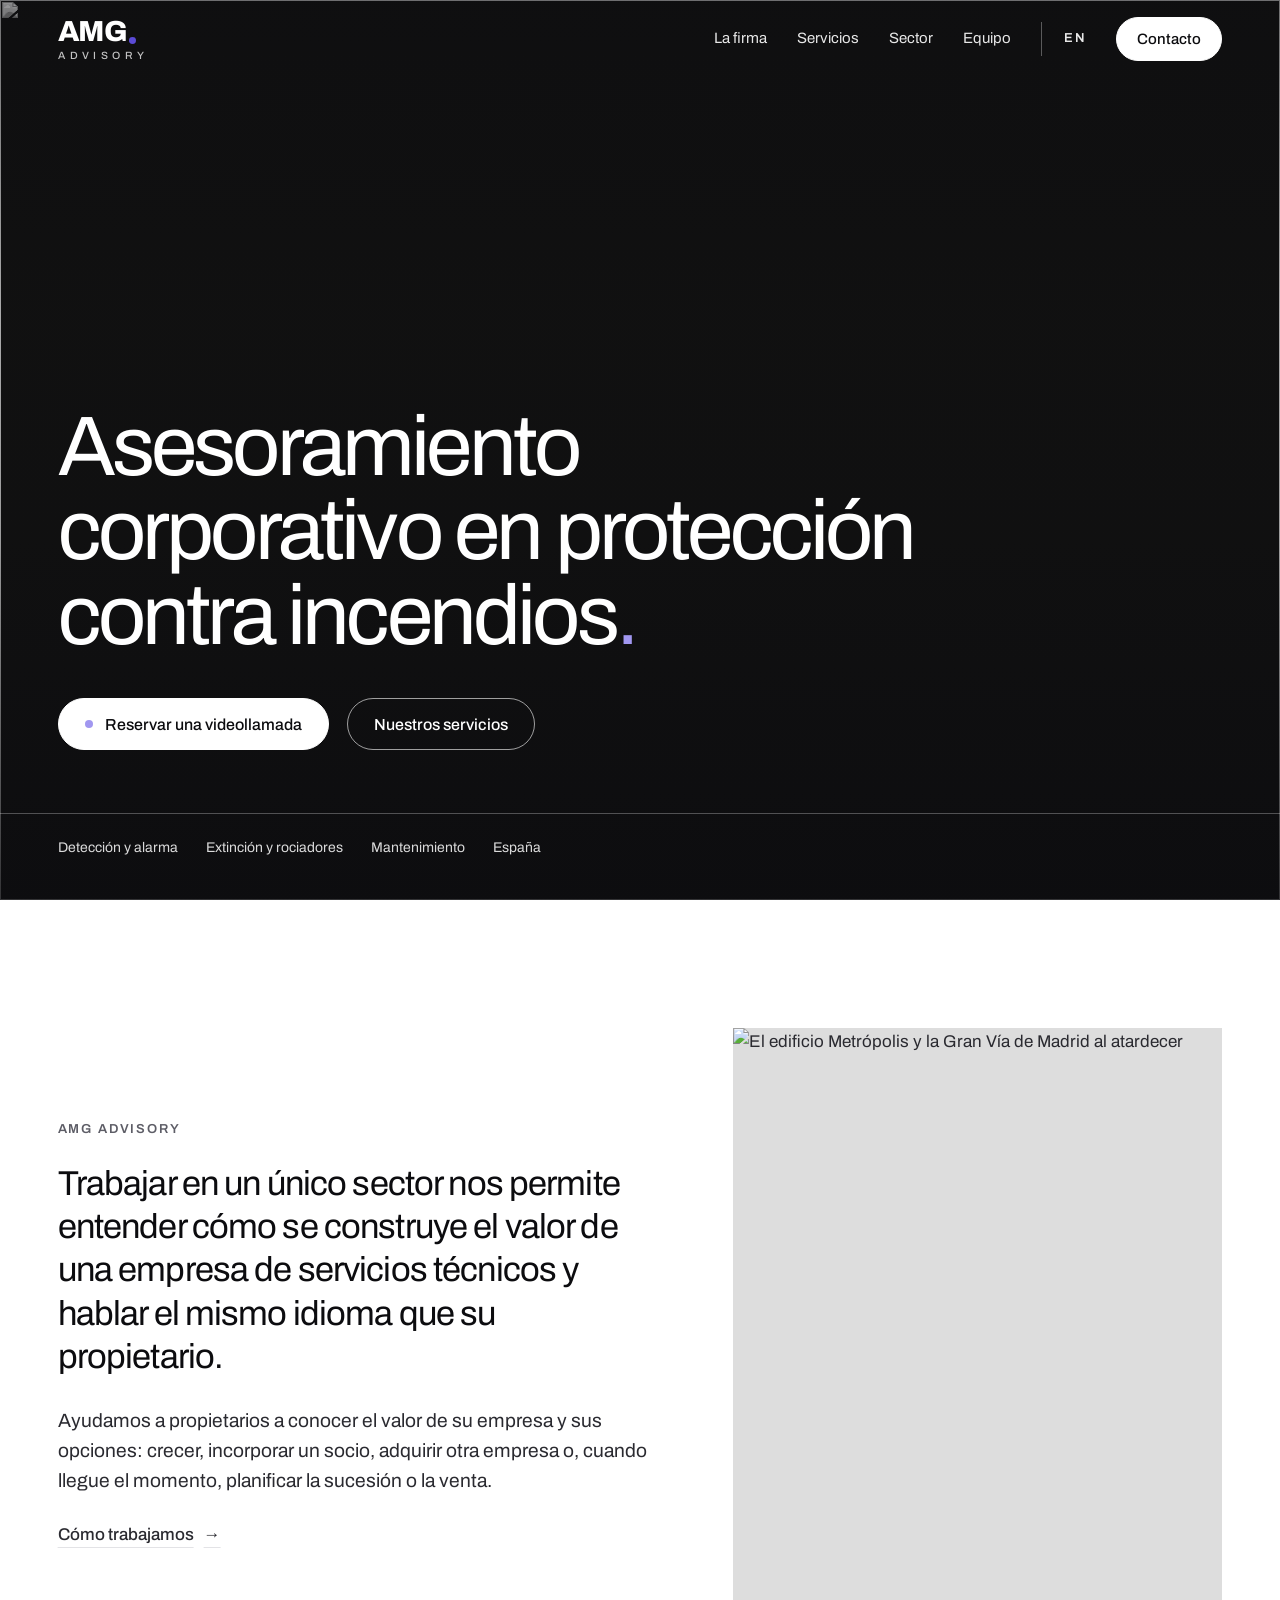
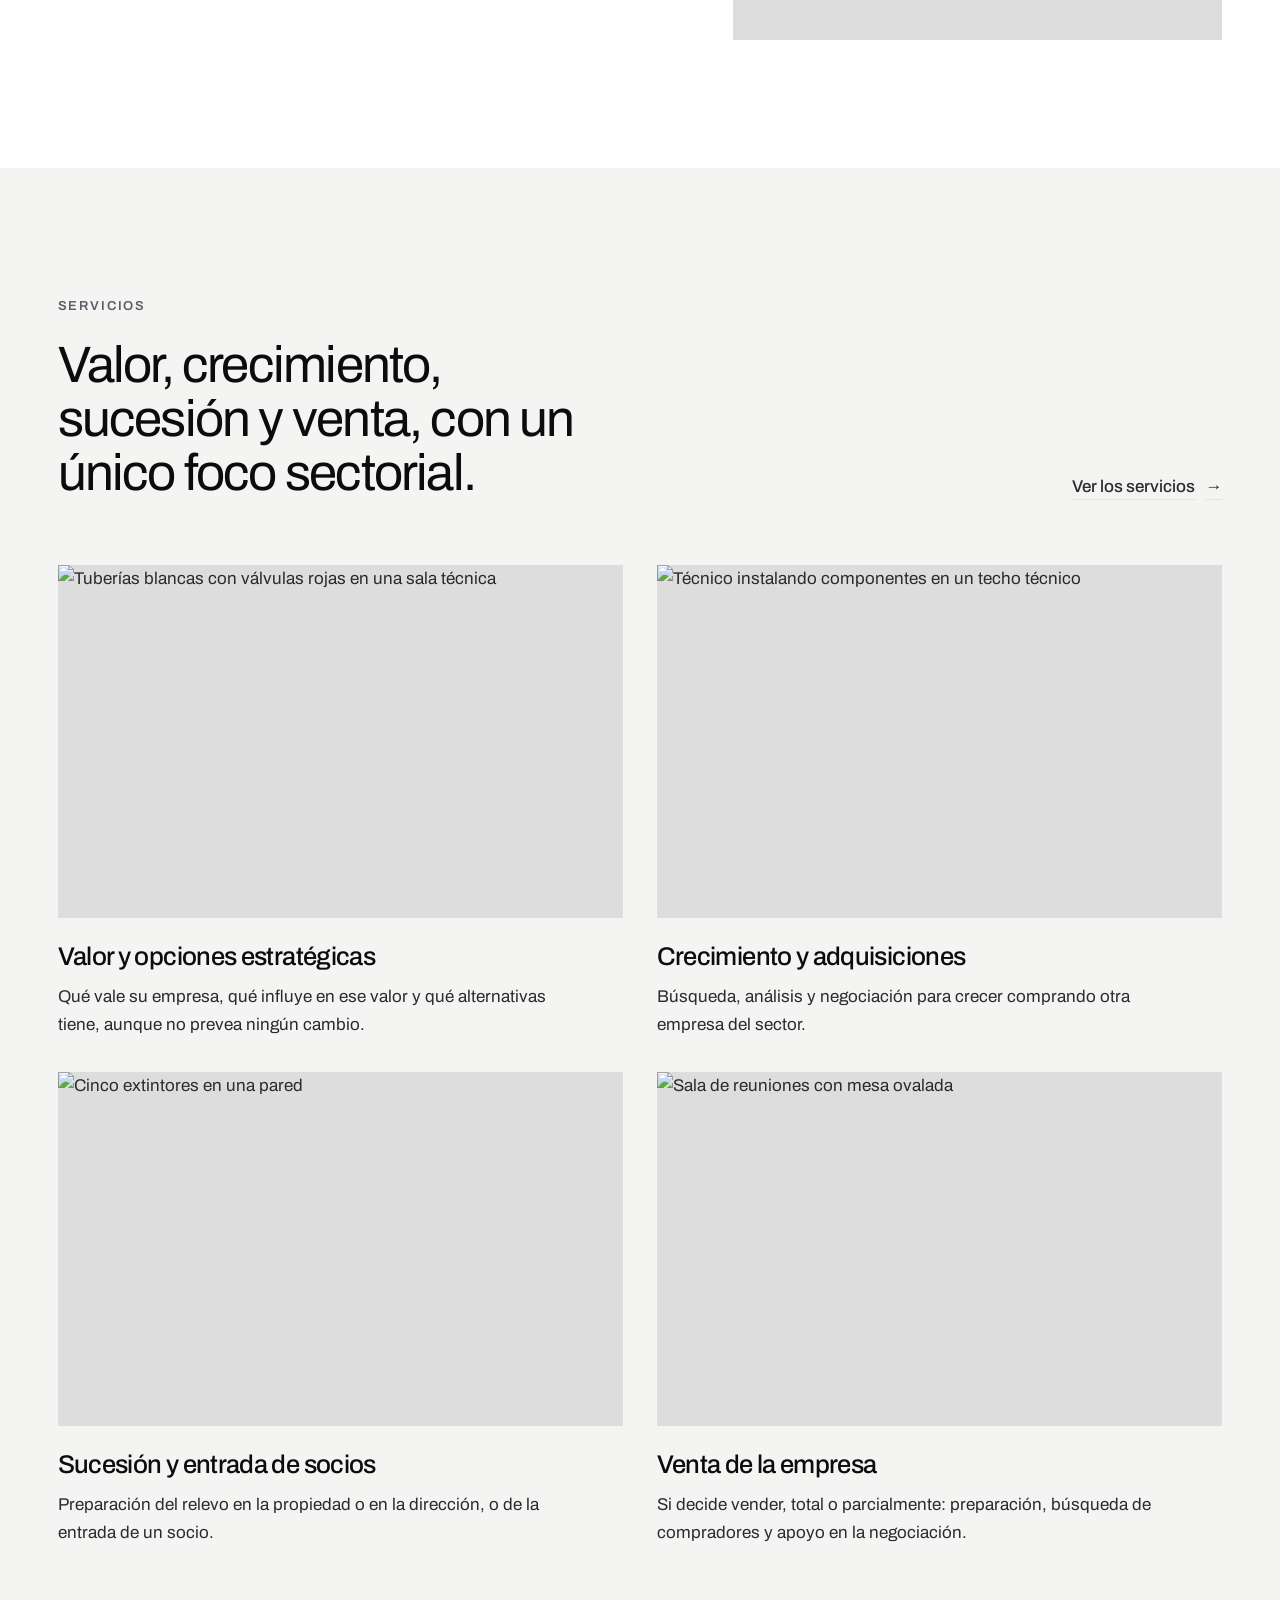
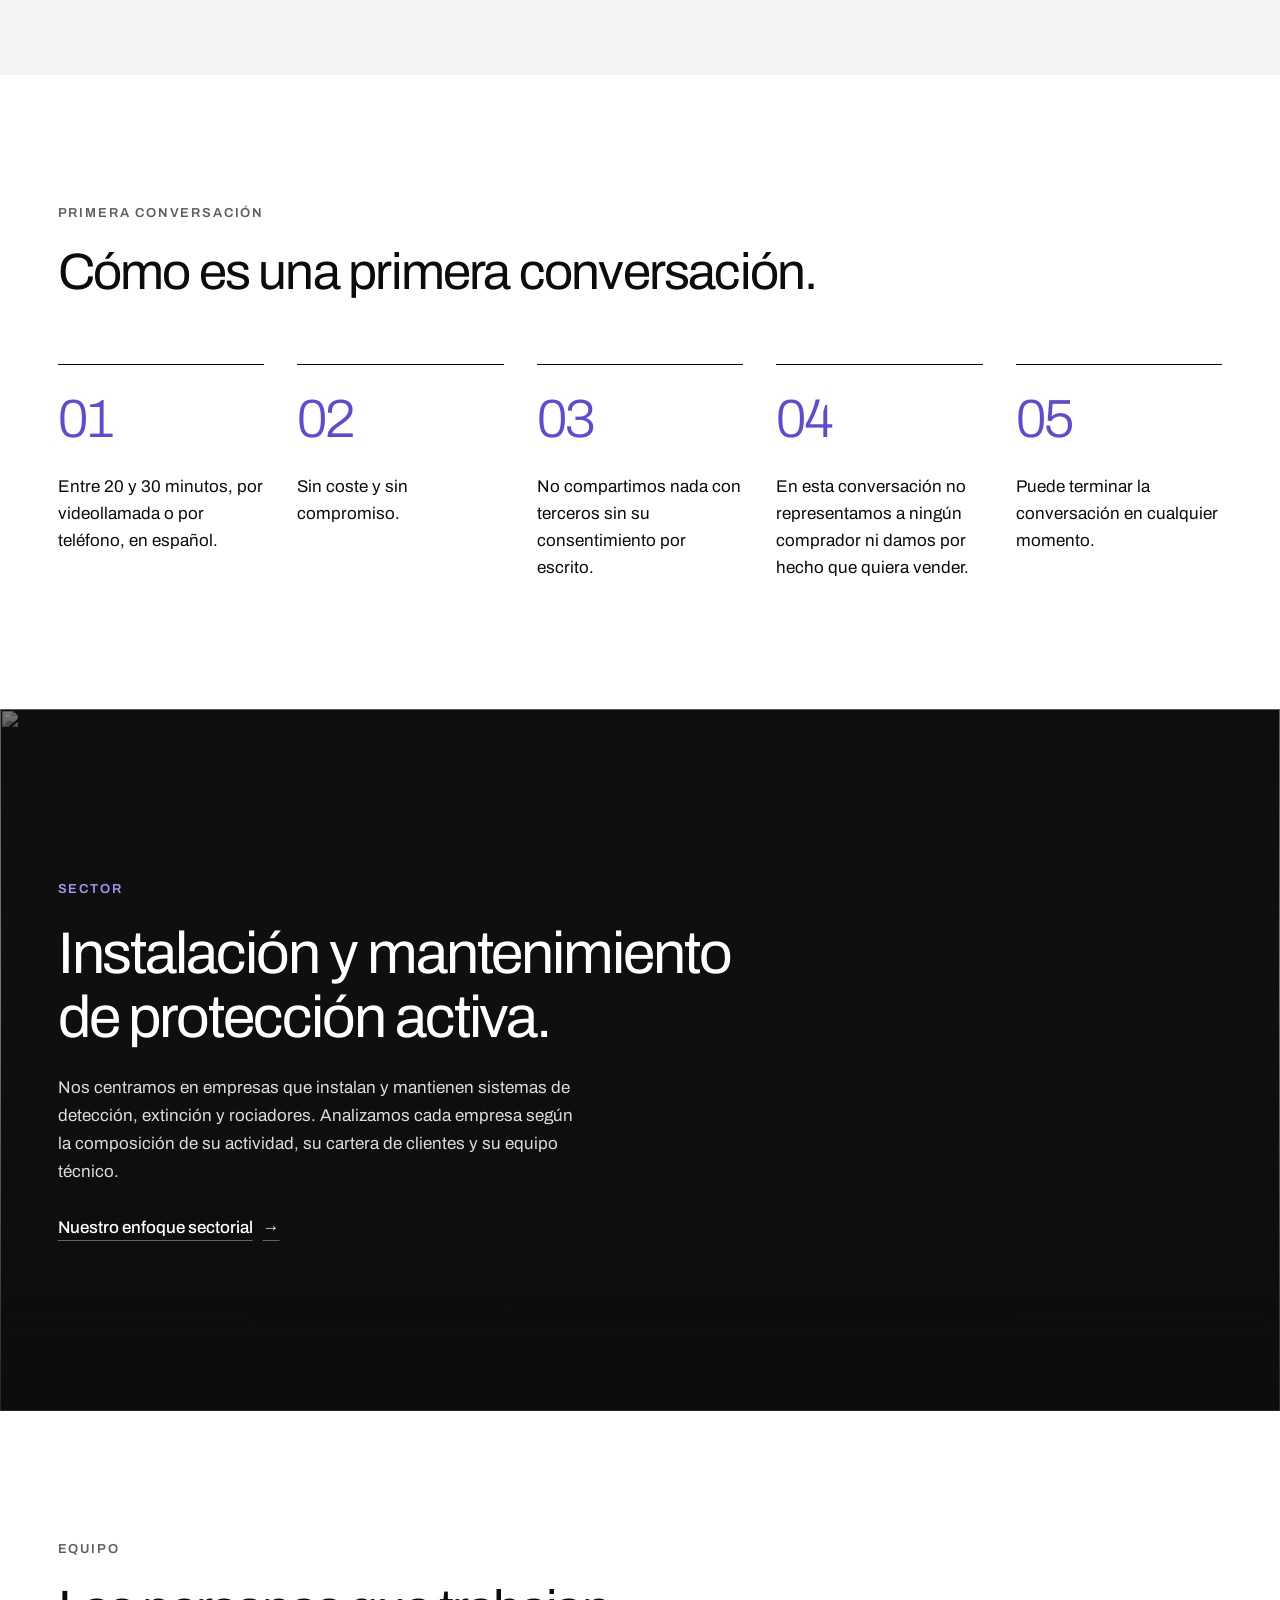
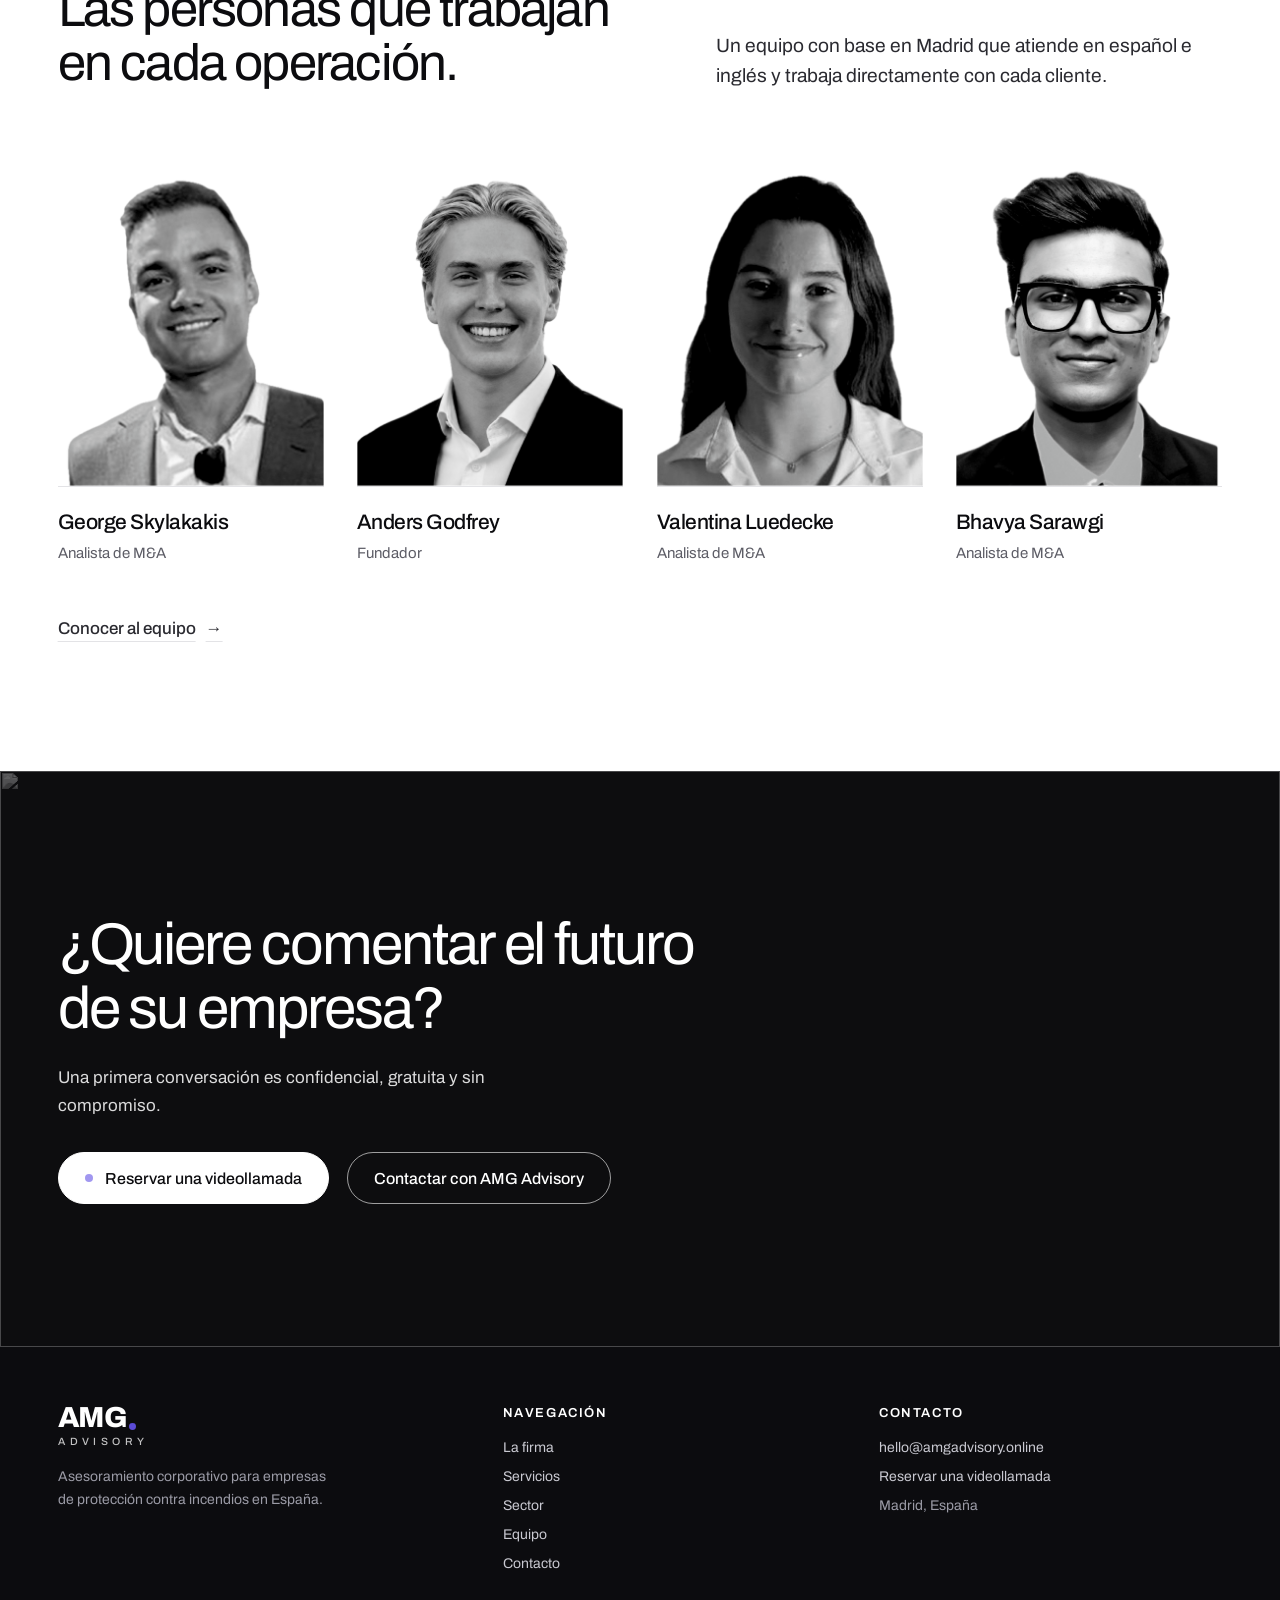
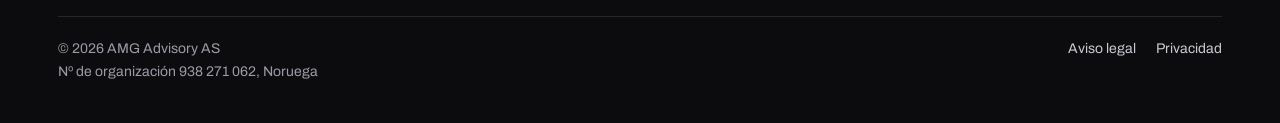
==== commit 13947f5b: "Ny index" ====
--- a/index.html
+++ b/index.html
@@ -3,1233 +3,579 @@
 <head>
 <meta charset="utf-8">
 <meta name="viewport" content="width=device-width, initial-scale=1, viewport-fit=cover">
-<!-- AMG Advisory V6.0: all 16 pages in one file. -->
-<title>AMG Advisory</title>
-<meta name="description" content="">
-<meta name="color-scheme" content="light">
+<!-- AMG Advisory, amgadvisory.online V7.0, 26 Nov 2026. Spanish by default (#/), English under #/en. Built by build/build_v7.py from content.py. -->
+<title>AMG Advisory | Asesoramiento corporativo en protección contra incendios</title>
+<meta name="description" content="AMG Advisory ayuda a propietarios de empresas de protección contra incendios en España a conocer el valor de su empresa y sus opciones: crecer, incorporar un socio, adquirir otra empresa, planificar la sucesión o vender.">
+<meta name="theme-color" content="#0c0c0f">
+<link rel="canonical" href="https://amgadvisory.online/">
+<meta property="og:type" content="website">
+<meta property="og:site_name" content="AMG Advisory">
+<meta property="og:locale" content="es_ES">
+<meta property="og:locale:alternate" content="en_GB">
+<meta property="og:title" content="AMG Advisory | Asesoramiento corporativo en protección contra incendios">
+<meta property="og:description" content="AMG Advisory ayuda a propietarios de empresas de protección contra incendios en España a conocer el valor de su empresa y sus opciones: crecer, incorporar un socio, adquirir otra empresa, planificar la sucesión o vender.">
 <link rel="icon" type="image/png" sizes="48x48" href="[data-uri]">
 <link rel="icon" type="image/png" sizes="32x32" href="[data-uri]">
 <link rel="icon" type="image/png" sizes="16x16" href="[data-uri]">
 <link rel="apple-touch-icon" sizes="180x180" href="[data-uri]">
+<script>
+/* Old addresses (/#/es/... from the V6.0 single file) open the same page here. */
+(function () { var h = location.hash; if (/^#\/es(\/|$)/.test(h)) history.replaceState(null, '', '#/' + h.replace(/^#\/es\/?/, '')); })();
+</script>
 <style>
-/* AMG Advisory M&A website V5: shared stylesheet.
-   Editorial institutional layout on white: 12-column grid, asymmetric photo/text
-   compositions, near-black type, hairline rules, AMG violet kept to small accents. */
-
 @font-face{font-family:"Archivo";src:url("[data-uri]") format("woff2");font-weight:100 900;font-style:normal;font-display:swap}
-@font-face{font-family:"JetBrains Mono";src:url("[data-uri]") format("woff2");font-weight:400;font-style:normal;font-display:swap}
-
 :root{
-  --bg:#ffffff;
-  --ink:#0c0c0f;
-  --text:#2c2c32;
-  --muted:#6b6b74;
-  --rule:#e3e3e8;
-  --photo-bg:#ececef;
-  --accent:#5b4bd6;
-  --f-sans:"Archivo","Helvetica Neue",Helvetica,Arial,sans-serif;
-  --f-logo:"JetBrains Mono",ui-monospace,Menlo,Consolas,monospace;
-  --wrap:1280px;
-  --gutter:clamp(20px,4.5vw,64px);
-  --gap:clamp(20px,2.6vw,40px);
-  --header-h:88px;
-  color-scheme:light;
+  --ink:#0c0c0f;--text:#2a2a30;--muted:#5d5d66;--paper:#ffffff;--soft:#f4f4f2;--rule:#e3e3e6;--bg:#fff;
+  --accent:#5b4bd6;--accent-light:#a197f0;
+  --f:"Archivo","Helvetica Neue",Helvetica,Arial,sans-serif;
+  --wrap:1320px;--gutter:clamp(20px,4.5vw,64px);--gap:clamp(20px,2.6vw,40px);
 }
 *,*::before,*::after{box-sizing:border-box}
-html{background:var(--bg);-webkit-text-size-adjust:100%;text-size-adjust:100%}
-body{margin:0;background:var(--bg);color:var(--text);font-family:var(--f-sans);font-size:17px;line-height:1.65;-webkit-font-smoothing:antialiased;text-rendering:optimizeLegibility}
-img{max-width:100%;display:block}
-h1,h2,h3,p,ul,ol,dl,dd,figure{margin:0}
+html{scroll-padding-top:90px}
+body{margin:0;background:var(--paper);color:var(--text);font:17px/1.65 var(--f);-webkit-font-smoothing:antialiased}
+img,video{display:block;max-width:100%}
+h1,h2,h3,p,ul,ol,figure,dl,dd{margin:0}
 ul,ol{padding:0;list-style:none}
 a{color:inherit}
-h1,h2,h3{color:var(--ink);font-weight:600;letter-spacing:-.02em;text-wrap:balance}
+h1,h2,h3{color:var(--ink);font-weight:500;letter-spacing:-.025em}
 :focus-visible{outline:2px solid var(--accent);outline-offset:3px}
+.dark :focus-visible,.hero :focus-visible,.page-hero :focus-visible,.media-band :focus-visible{outline-color:var(--accent-light)}
 .sr{position:absolute;width:1px;height:1px;overflow:hidden;clip:rect(0 0 0 0);white-space:nowrap}
-.skip{position:absolute;left:12px;top:-60px;background:var(--ink);color:#fff;padding:10px 14px;z-index:50;text-decoration:none;font-size:14px}
+.skip{position:absolute;left:12px;top:-60px;background:#fff;color:var(--ink);padding:10px 14px;z-index:60;text-decoration:none}
 .skip:focus{top:12px}
 .wrap{max-width:var(--wrap);margin-inline:auto;padding-inline:var(--gutter)}
-.grid{display:grid;grid-template-columns:repeat(12,minmax(0,1fr));column-gap:var(--gap)}
+.section{padding-block:clamp(80px,10vw,150px)}
+.soft{background:var(--soft)}
+.dark{background:var(--ink);color:#c9c9d1}
+.dark h2,.dark h3{color:#fff}
+.dark .lede{color:#c9c9d1}
+.h2{font-size:clamp(32px,4vw,58px);line-height:1.05;letter-spacing:-.035em;font-weight:400;max-width:20ch}
+.lede{font-size:clamp(18px,1.5vw,21px);line-height:1.55;max-width:56ch}
+.kicker{font-size:13px;font-weight:600;letter-spacing:.14em;text-transform:uppercase;color:var(--muted);margin-bottom:22px}
+.dark .kicker,.media-band .kicker,.page-hero .kicker,.sectors .kicker{color:var(--accent-light)}
+.page[hidden]{display:none}
+
+/* Buttons and links: purple on hover */
+.actions{display:flex;flex-wrap:wrap;gap:14px 18px;align-items:center}
+.btn{display:inline-flex;align-items:center;gap:12px;min-height:52px;padding:0 26px;border-radius:999px;border:1px solid var(--ink);background:var(--ink);color:#fff;font:500 16px var(--f);text-decoration:none;cursor:pointer;transition:background .2s,color .2s,border-color .2s}
+.btn:hover{background:#26262d}
+.btn .dot{width:8px;height:8px;border-radius:50%;background:var(--accent-light)}
+.btn-light{background:#fff;color:var(--ink);border-color:#fff}
+.btn-light:hover{background:#e9e9ec}
+.btn-line{background:transparent;color:#fff;border-color:rgba(255,255,255,.6)}
+.btn-line:hover{background:rgba(255,255,255,.12);border-color:var(--accent-light)}
+.more{display:inline-flex;gap:10px;align-items:baseline;font-weight:500;text-decoration:underline;text-underline-offset:7px;text-decoration-thickness:1px;text-decoration-color:var(--rule);transition:color .2s,text-decoration-color .2s}
+.more:hover,.card:hover .more{color:var(--accent);text-decoration-color:var(--accent)}
+.dark .more,.media-band .more{text-decoration-color:rgba(255,255,255,.35)}
+.dark .more:hover,.media-band .more:hover{color:var(--accent-light);text-decoration-color:var(--accent-light)}
+.more::after{content:"\2192";transition:transform .2s}
+.more:hover::after,.card:hover .more::after{transform:translateX(4px)}
+.link-row{display:flex;flex-wrap:wrap;gap:12px 32px;margin-top:28px}
 
 /* Header */
-.site-header{position:sticky;top:env(safe-area-inset-top,0px);z-index:20;background:var(--bg);border-bottom:1px solid var(--rule);transition:box-shadow .3s ease}
-.site-header.is-scrolled{box-shadow:0 1px 20px rgba(12,12,15,.05)}
-.header-inner{display:flex;align-items:center;justify-content:space-between;gap:32px;height:var(--header-h)}
-.logo{display:inline-grid;gap:6px;text-decoration:none;line-height:1;color:var(--ink)}
-.logo-mark{display:flex;align-items:flex-end;font-weight:800;font-size:31px;letter-spacing:-.035em}
-.logo-mark .dot{display:inline-block;width:.24em;height:.24em;border-radius:50%;background:var(--accent);margin:0 0 .07em .06em}
-.logo-sub{font-family:var(--f-logo);font-size:11px;letter-spacing:.42em;color:var(--muted);text-transform:uppercase}
-.nav{display:flex;align-items:center;gap:40px}
-.nav-list{display:flex;gap:32px}
-.nav-list a{position:relative;text-decoration:none;font-size:15px;color:var(--text);padding-block:8px;transition:color .2s ease}
-.nav-list a::after{content:"";position:absolute;left:0;right:0;bottom:0;height:1px;background:var(--ink);transform:scaleX(0);transform-origin:left;transition:transform .3s ease}
-.nav-list a:hover{color:var(--ink)}
-.nav-list a:hover::after{transform:scaleX(1)}
-.nav-list a[aria-current="page"]{color:var(--ink);font-weight:500}
-.nav-list a[aria-current="page"]::after{transform:scaleX(1);background:var(--accent);height:2px}
-.lang{display:flex;align-items:center;gap:10px;font-size:13px;letter-spacing:.06em;padding-left:28px;border-left:1px solid var(--rule)}
-.lang a{text-decoration:none;color:var(--muted);padding:6px 2px}
-.lang a:hover{color:var(--ink)}
-.lang [aria-current="true"]{color:var(--ink);font-weight:600}
-.menu-btn{display:none;align-items:center;gap:10px;height:42px;padding:0 4px;border:0;background:none;font:500 15px var(--f-sans);color:var(--ink);cursor:pointer}
-.menu-btn .bars{display:grid;gap:5px;width:20px}
-.menu-btn .bars i{display:block;height:1.5px;background:var(--ink);transition:transform .25s ease}
-.menu-btn[aria-expanded="true"] .bars i:first-child{transform:translateY(3.25px) rotate(45deg)}
-.menu-btn[aria-expanded="true"] .bars i:last-child{transform:translateY(-3.25px) rotate(-45deg)}
-
-/* Type */
-.eyebrow{display:flex;align-items:center;gap:14px;font-size:13px;font-weight:500;letter-spacing:.12em;text-transform:uppercase;color:var(--muted)}
-.label{font-size:13px;font-weight:500;letter-spacing:.12em;text-transform:uppercase;color:var(--muted)}
-.lede{font-size:clamp(18px,1.5vw,21px);line-height:1.55;color:var(--text);max-width:56ch}
-.h-section{font-size:clamp(28px,3vw,42px);line-height:1.12;letter-spacing:-.028em;max-width:22ch}
-.statement{font-size:clamp(24px,2.5vw,34px);line-height:1.32;letter-spacing:-.02em;color:var(--ink);font-weight:400;max-width:34ch}
-
-/* Buttons and links */
-.actions{display:flex;flex-wrap:wrap;align-items:center;gap:16px 30px}
-.btn{display:inline-flex;align-items:center;justify-content:center;min-height:54px;padding:0 28px;background:var(--ink);color:#fff;border:1px solid var(--ink);border-radius:2px;font:500 15.5px var(--f-sans);text-decoration:none;transition:background .2s ease,border-color .2s ease,color .2s ease}
-.btn:hover{background:#2f2f37;border-color:#2f2f37}
-.btn.secondary{background:transparent;color:var(--ink)}
-.btn.secondary:hover{background:var(--ink);color:#fff}
-.arrow-link{display:inline-flex;align-items:center;gap:10px;font-size:15.5px;font-weight:500;color:var(--ink);text-decoration:none;border-bottom:1px solid var(--rule);padding-bottom:4px;transition:border-color .2s ease}
-.arrow-link::after{content:"→";transition:transform .25s ease}
-.arrow-link:hover{border-color:var(--ink)}
-.arrow-link:hover::after{transform:translateX(3px)}
-
-/* Photography */
-.photo{position:relative;overflow:hidden;background:var(--photo-bg)}
-.photo img{width:100%;height:100%;object-fit:cover}
-
-/* Home hero: copy left, tall photograph bleeding to the right edge */
-.hero{display:grid;grid-template-columns:max(var(--gutter),calc((100% - var(--wrap))/2 + var(--gutter))) minmax(0,calc(var(--wrap)*.58)) minmax(calc(var(--wrap)*.42 - var(--gutter)),1fr) var(--gutter);min-height:min(78vh,760px)}
-.hero-copy{grid-column:2;align-self:center;padding-block:clamp(56px,7vw,104px);padding-right:clamp(32px,5vw,80px);display:grid;gap:28px;align-content:center}
-.hero h1{font-size:clamp(40px,5.2vw,76px);line-height:1.02;letter-spacing:-.04em;font-weight:600;max-width:13ch}
-.hero .actions{margin-top:8px}
-.hero-photo{grid-column:3 / 5;min-height:420px}
-.hero-photo img{object-position:50% 40%}
-
-/* Sections */
-.section{padding-block:clamp(72px,8vw,120px)}
-.section.ruled{border-top:1px solid var(--rule)}
-.head-row{grid-column:1 / -1;display:grid;grid-template-columns:repeat(12,minmax(0,1fr));column-gap:var(--gap);align-items:end;margin-bottom:clamp(36px,4vw,56px)}
-.head-row .label{grid-column:1 / span 3;align-self:start;padding-top:12px}
-.head-row > h2,.head-row > .head-main{grid-column:4 / span 7}
-.head-row--wide{row-gap:14px}
-.head-row--wide .label{grid-column:1 / -1;padding-top:0}
-.head-row--wide > h2{grid-column:1 / span 9}
-.head-main{display:grid;gap:16px}
-.svc-wrap{grid-column:6 / -1}
-
-/* Home: services index */
-.index{grid-column:1 / -1;border-top:1px solid var(--ink)}
-.index li{display:grid;grid-template-columns:56px minmax(0,1fr) minmax(0,1.25fr);gap:12px var(--gap);padding-block:26px;border-bottom:1px solid var(--rule);align-items:baseline}
-.index .n{font-size:14px;color:var(--muted);font-variant-numeric:tabular-nums}
-.index h3{font-size:clamp(19px,1.6vw,22px);line-height:1.25}
-.index p{font-size:16px}
-.index-foot{grid-column:1 / -1;margin-top:32px}
-
-/* Home: sector feature (wide photograph, text panel overlapping below) */
-.feature-photo{aspect-ratio:21/9;max-height:620px;width:100%}
-.feature-photo img{object-position:50% 45%}
-.feature-text{grid-column:4 / span 7;margin-top:clamp(36px,4vw,56px);display:grid;gap:20px}
-.feature-label{grid-column:1 / span 3;margin-top:clamp(36px,4vw,56px);padding-top:12px}
-
-/* Home: team preview */
-.team-strip{grid-column:1 / -1;display:grid;grid-template-columns:repeat(4,minmax(0,1fr));gap:var(--gap)}
-.team-strip a{text-decoration:none;display:grid;gap:14px}
-.team-strip .photo{aspect-ratio:4/5}
-.team-strip img{filter:grayscale(1);transition:transform .6s ease}
-.team-strip a:hover img{transform:scale(1.025)}
-.team-strip .nm{font-size:18px;font-weight:600;color:var(--ink);line-height:1.25}
-.team-strip .rl{font-size:14.5px;color:var(--muted);margin-top:2px}
-
-/* Closing invitation */
-.closing{padding-block:clamp(72px,8vw,112px);border-top:1px solid var(--rule)}
-.closing .grid{align-items:end}
-.closing h2{grid-column:1 / span 7;font-size:clamp(28px,3.2vw,46px);line-height:1.1;letter-spacing:-.03em;max-width:20ch}
-.closing .side{grid-column:9 / -1;display:grid;gap:24px}
-.closing .side p{font-size:16.5px}
-
-/* Inner page head: text with optional photograph */
-.page-head{padding-block:clamp(56px,7vw,104px) clamp(48px,6vw,88px)}
-.page-head .grid{align-items:end;row-gap:28px}
-.page-head .copy{grid-column:1 / span 7;display:grid;gap:24px}
-.page-head h1{font-size:clamp(36px,4.4vw,64px);line-height:1.04;letter-spacing:-.038em;max-width:16ch}
-.page-head .aside{grid-column:9 / -1}
-.page-head.with-photo .copy{grid-column:1 / span 6;align-self:center}
-.page-head.with-photo .ph{grid-column:8 / -1;aspect-ratio:4/5}
-
-/* Firm */
-.statement-row{grid-column:4 / -1}
-.three{grid-column:1 / -1;display:grid;grid-template-columns:repeat(3,minmax(0,1fr));gap:var(--gap)}
-.three li{border-top:1px solid var(--ink);padding-top:22px;display:grid;gap:10px;align-content:start}
-.three h3{font-size:20px;line-height:1.3}
-.three p{font-size:16px}
-.corp{grid-column:4 / span 7;display:grid;gap:20px}
-.corp-label{grid-column:1 / span 3;padding-top:10px}
-
-/* Services: sticky photograph beside the list */
-.svc-photo{grid-column:1 / span 4;position:sticky;top:calc(var(--header-h) + 32px);align-self:start;aspect-ratio:3/4}
-.svc-list{grid-column:6 / -1;border-top:1px solid var(--ink)}
-.svc-list > li{padding-block:clamp(32px,3.5vw,48px);border-bottom:1px solid var(--rule);display:grid;gap:16px}
-.svc-list .n{font-size:14px;color:var(--muted);font-variant-numeric:tabular-nums}
-.svc-list h2{font-size:clamp(24px,2.3vw,32px);line-height:1.15;letter-spacing:-.025em}
-.svc-list .for{font-size:16px;color:var(--ink)}
-.svc-list .for b{font-weight:500;color:var(--muted);margin-right:6px}
-.scope{display:grid;gap:8px;margin-top:4px}
-.scope li{position:relative;padding-left:22px;font-size:16px}
-.scope li::before{content:"";position:absolute;left:2px;top:.62em;width:5px;height:5px;border-radius:50%;background:var(--accent)}
-.note{margin-top:28px;font-size:15.5px;color:var(--muted)}
-
-/* Sector */
-.wide-photo{aspect-ratio:2.4/1;width:100%}
-.terms{grid-column:4 / -1;display:grid;grid-template-columns:repeat(2,minmax(0,1fr));column-gap:var(--gap);border-top:1px solid var(--ink)}
-.terms li{padding-block:18px;border-bottom:1px solid var(--rule);font-size:clamp(17px,1.4vw,19px);color:var(--ink);font-weight:500}
-.terms-note{grid-column:4 / span 7;margin-top:28px}
+.site-header{position:fixed;inset:0 0 auto 0;z-index:40;color:#fff;transition:background .3s,color .3s,box-shadow .3s}
+.site-header.solid{background:rgba(255,255,255,.97);color:var(--ink);box-shadow:0 1px 0 var(--rule)}
+.header-inner{display:flex;align-items:center;gap:28px;height:78px}
+.logo{display:inline-grid;gap:5px;line-height:1;text-decoration:none;margin-right:auto}
+.logo-mark{display:flex;align-items:flex-end;font-weight:800;font-size:29px;letter-spacing:-.04em}
+.logo-mark i{display:inline-block;width:.24em;height:.24em;border-radius:50%;background:var(--accent);margin:0 0 .07em .06em}
+.logo-sub{font-size:10.5px;font-weight:500;letter-spacing:.42em;text-transform:uppercase;opacity:.75;padding-left:.06em}
+.nav{display:flex;align-items:center;gap:30px}
+.nav a{text-decoration:none;font-size:15px;opacity:.9;padding-block:6px;border-bottom:1px solid transparent;transition:color .2s,border-color .2s,opacity .2s}
+.nav a:not(.btn):hover,.nav a[aria-current="page"]{opacity:1;color:var(--accent-light)}
+.site-header.solid .nav a:not(.btn):hover,.site-header.solid .nav a[aria-current="page"]{color:var(--accent)}
+.nav a[aria-current="page"]{border-bottom-color:currentColor}
+.nav .lang-switch{font-size:13px;font-weight:600;letter-spacing:.14em;padding-left:22px;border-left:1px solid rgba(255,255,255,.35);border-bottom:0}
+.site-header.solid .nav .lang-switch{border-left-color:var(--rule)}
+.nav .btn{opacity:1;min-height:44px;padding:0 20px;font-size:15px;border-bottom:1px solid var(--ink)}
+.site-header:not(.solid) .nav .btn{background:#fff;color:var(--ink);border-color:#fff}
+.nav .btn:hover,.site-header:not(.solid) .nav .btn:hover,.nav .btn[aria-current="page"],.site-header:not(.solid) .nav .btn[aria-current="page"]{background:var(--accent);border-color:var(--accent);color:#fff}
+.menu-btn{display:none;height:42px;padding:0 18px;border-radius:999px;border:1px solid currentColor;background:none;color:inherit;font:500 15px var(--f);cursor:pointer}
+
+/* Home hero: the title and two buttons over a sequence of clips that cross-fade */
+.hero{position:relative;min-height:100vh;min-height:100svh;display:flex;align-items:flex-end;color:#fff;overflow:hidden;background:#111}
+.hero > img,.hero video,.media-band video,.media-band > img,.page-hero > img{position:absolute;inset:0;width:100%;height:100%;object-fit:cover}
+.hero > img,.hero video,.media-band > img,.media-band video,.page-hero > img{filter:grayscale(1)}
+.hero video{opacity:0;transition:opacity 1.4s ease}
+.hero video.on{opacity:1}
+.hero::after,.media-band::after,.page-hero::after{content:"";position:absolute;inset:0;background:linear-gradient(180deg,rgba(12,12,15,.55) 0%,rgba(12,12,15,.4) 40%,rgba(12,12,15,.85) 100%)}
+.hero::after{background:linear-gradient(180deg,rgba(12,12,15,.45) 0%,rgba(12,12,15,.12) 35%,rgba(12,12,15,.2) 60%,rgba(12,12,15,.78) 100%)}
+.hero-inner{position:relative;z-index:2;width:100%}
+.hero-main{padding-bottom:clamp(40px,7vh,80px)}
+.hero h1{text-wrap:balance;color:#fff;font-size:clamp(42px,6.6vw,98px);line-height:1;letter-spacing:-.045em;font-weight:400;max-width:19ch}
+.hero h1 b{font-weight:400;color:var(--accent-light)}
+.hero .actions{margin-top:40px}
+.hero-foot{border-top:1px solid rgba(255,255,255,.28);padding-block:22px clamp(26px,4.5vh,44px)}
+.mk-line{display:flex;flex-wrap:wrap;gap:10px 28px;font-size:14px;color:rgba(255,255,255,.85)}
+
+/* Inner page hero */
+.page-hero{position:relative;min-height:68vh;display:flex;align-items:flex-end;color:#fff;overflow:hidden;background:#111}
+.page-hero.short{min-height:44vh}
+.page-hero .wrap{position:relative;z-index:2;width:100%;padding-bottom:clamp(48px,8vh,96px);padding-top:140px}
+.page-hero h1{text-wrap:balance;color:#fff;font-size:clamp(40px,5.6vw,86px);line-height:1.02;letter-spacing:-.045em;font-weight:400;max-width:17ch}
+.page-hero .lede{color:rgba(255,255,255,.88);margin-top:24px;max-width:56ch}
+
+/* Intro */
+.split{display:grid;grid-template-columns:1.1fr .9fr;gap:clamp(40px,6vw,96px);align-items:center}
+.statement{font-size:clamp(26px,2.7vw,40px);line-height:1.25;letter-spacing:-.025em;color:var(--ink);font-weight:400}
+.split .photo{aspect-ratio:4/5}
+.photo{overflow:hidden;background:#ddd}
+.photo img{width:100%;height:100%;object-fit:cover;transition:transform 1.2s ease}
+
+/* Cards */
+.sec-head{display:flex;flex-wrap:wrap;justify-content:space-between;align-items:flex-end;gap:24px;margin-bottom:clamp(40px,5vw,72px)}
+.sec-head .lede{max-width:46ch}
+.cards{display:grid;grid-template-columns:repeat(2,minmax(0,1fr));gap:var(--gap)}
+.card{text-decoration:none;display:block}
+.card .photo{aspect-ratio:16/10}
+.card:hover .photo img{transform:scale(1.04)}
+.card h3{font-size:clamp(22px,2vw,28px);line-height:1.2;margin-top:24px;transition:color .2s}
+.card:hover h3{color:var(--accent)}
+.card p{margin-top:10px;max-width:52ch}
+
+/* Media band */
+.media-band{position:relative;min-height:78vh;display:flex;align-items:center;color:#fff;overflow:hidden;background:#111}
+.media-band .wrap{position:relative;z-index:2;width:100%}
+.media-band.tint::after{background:rgba(12,12,15,.66)}
+.close-band{min-height:64vh}
+.media-band .big{font-size:clamp(32px,4.6vw,68px);line-height:1.08;letter-spacing:-.035em;color:#fff;max-width:20ch;font-weight:400}
+.media-band p.small{margin-top:24px;color:rgba(255,255,255,.85);max-width:52ch}
+
+/* Service rows */
+.rows > article{display:grid;grid-template-columns:1fr 1fr;gap:clamp(32px,5vw,80px);align-items:center;padding-block:clamp(48px,6vw,88px);border-top:1px solid var(--rule)}
+.rows > article:first-child{border-top:0;padding-top:0}
+.rows > article:nth-child(even) .photo{order:2}
+.rows .photo{aspect-ratio:5/4}
+.rows h2{font-size:clamp(28px,3vw,42px);line-height:1.1;letter-spacing:-.03em;font-weight:400}
+.rows .for{margin-top:16px;color:var(--ink)}
+.rows .for b{font-weight:600}
+.dots{margin-top:22px;border-top:1px solid var(--rule)}
+.dots li{position:relative;padding:12px 0 12px 22px;border-bottom:1px solid var(--rule)}
+.dots li::before{content:"";position:absolute;left:2px;top:1.35em;width:6px;height:6px;border-radius:50%;background:var(--accent)}
+.note{margin-top:clamp(40px,5vw,64px);padding-top:28px;border-top:1px solid var(--ink);font-size:clamp(18px,1.5vw,21px);color:var(--ink);max-width:60ch}
+
+/* Sector band */
+.sectors{position:relative;color:#fff;overflow:hidden;background:#111}
+.sectors > img{position:absolute;inset:0;width:100%;height:100%;object-fit:cover;filter:grayscale(1)}
+.sectors::after{content:"";position:absolute;inset:0;background:rgba(12,12,15,.8)}
+.sectors .wrap{position:relative;z-index:2}
+.sector-list{display:grid;grid-template-columns:repeat(4,minmax(0,1fr));margin-top:clamp(40px,5vw,64px);border-top:1px solid rgba(255,255,255,.3)}
+.sector-list.five{grid-template-columns:repeat(5,minmax(0,1fr));gap:0 var(--gap)}
+.sector-list li{padding:22px 18px 22px 0;border-bottom:1px solid rgba(255,255,255,.18);font-size:18px;color:#fff}
+
+/* Numbered columns (principles, first conversation, how we assess) */
+.h2.one{max-width:none}
+@media (min-width:1000px){.h2.one{white-space:nowrap}}
+.commit{display:grid;grid-template-columns:repeat(4,minmax(0,1fr));gap:var(--gap)}
+.commit.three{grid-template-columns:repeat(3,minmax(0,1fr))}
+.commit.five{grid-template-columns:repeat(5,minmax(0,1fr))}
+.commit li{position:relative;border-top:1px solid var(--ink);padding-top:28px}
+.commit li::before{content:"";position:absolute;left:0;top:-1px;width:0;height:2px;background:var(--accent);transition:width .5s ease}
+.commit li:hover::before{width:100%}
+.commit .num{display:block;font-size:clamp(44px,4.2vw,64px);line-height:1;font-weight:300;letter-spacing:-.04em;color:var(--accent);font-variant-numeric:tabular-nums}
+.commit h3{font-size:21px;line-height:1.25;margin-top:30px}
+.commit h3 + p{margin-top:10px}
+.commit p{font-size:16px;line-height:1.6}
+.commit .num + p{margin-top:26px;font-size:17px;color:var(--ink)}
 
 /* Team */
-.people{display:grid;grid-template-columns:repeat(4,minmax(0,1fr));gap:56px var(--gap)}
-.person{display:grid;gap:6px;align-content:start}
-.person .photo{aspect-ratio:4/5;margin-bottom:16px}
-.person .photo img{filter:grayscale(1)}
-.person h2{font-size:clamp(20px,1.7vw,23px);line-height:1.25}
-.person .role{font-size:14.5px;color:var(--muted)}
-.person .resp{font-size:15.5px;margin-top:10px;padding-top:12px;border-top:1px solid var(--rule)}
-.person .exp{font-size:15px;color:var(--muted);margin-top:6px}
-.person .links{margin-top:10px;font-size:14.5px}
-.person .links a{color:var(--ink);text-underline-offset:4px;text-decoration-color:var(--rule)}
-.person .links a:hover{text-decoration-color:var(--ink)}
-.team-note{margin-top:clamp(48px,5vw,72px);padding-top:28px;border-top:1px solid var(--rule);display:grid;grid-template-columns:repeat(12,minmax(0,1fr));column-gap:var(--gap)}
-.team-note .label{grid-column:1 / span 3;padding-top:6px}
-.team-note p:not(.label){grid-column:4 / span 8;font-size:clamp(18px,1.5vw,21px);color:var(--ink);line-height:1.45}
+.people{display:grid;grid-template-columns:repeat(4,minmax(0,1fr));gap:48px var(--gap)}
+.person{--mx:50%;--my:40%;--rx:0deg;--ry:0deg}
+.person .card-in{transform:perspective(900px) rotateX(var(--rx)) rotateY(var(--ry));transition:transform .35s ease;transform-style:preserve-3d}
+.headshot{aspect-ratio:4/5;background:#fff;display:grid;place-items:center;color:var(--ink);position:relative;overflow:hidden;border-bottom:1px solid var(--rule)}
+.headshot::before{content:"";position:absolute;inset:0;background:radial-gradient(circle at var(--mx) var(--my),#b9b0f5 0%,#7a6be3 30%,#5b4bd6 55%,#2e2391 100%);opacity:0;transition:opacity .45s ease}
+.headshot img{position:absolute;inset:0;width:100%;height:100%;object-fit:contain;object-position:50% 100%;transition:transform .6s cubic-bezier(.2,.7,.2,1);transform-origin:50% 100%}
+.person:hover .headshot::before{opacity:1}
+.person:hover .headshot img{transform:scale(1.05)}
+.person:hover .card-in{box-shadow:0 30px 60px -30px rgba(46,35,145,.45)}
+.person h3{font-size:21px;margin-top:18px}
+.person .role{font-size:15px;color:var(--muted);margin-top:2px}
+.person .resp{font-size:15px;line-height:1.6;margin-top:12px;max-width:34ch}
+.team-note{margin-top:clamp(56px,6vw,88px);padding-top:28px;border-top:1px solid var(--ink);color:var(--ink);max-width:60ch}
 
 /* Contact */
-.contact{padding-block:clamp(56px,7vw,104px) clamp(72px,8vw,120px)}
-.contact .copy{grid-column:1 / span 6;display:grid;gap:26px;align-content:start}
-.contact h1{font-size:clamp(36px,4.2vw,60px);line-height:1.05;letter-spacing:-.038em;max-width:15ch}
-.contact .details{grid-column:8 / -1;border-top:1px solid var(--ink)}
-.contact .details > div{padding-block:22px;border-bottom:1px solid var(--rule);display:grid;gap:4px}
-.contact dt{font-size:13px;font-weight:500;letter-spacing:.1em;text-transform:uppercase;color:var(--muted)}
-.contact dd{font-size:clamp(17px,1.4vw,19px);color:var(--ink);overflow-wrap:anywhere}
-.contact dd a{text-underline-offset:5px;text-decoration-thickness:1px;text-decoration-color:var(--rule)}
-.contact dd a:hover{text-decoration-color:var(--ink)}
-.contact dd .sub{display:block;font-size:15px;color:var(--muted);margin-top:2px}
+.contact-hero{min-height:100vh;min-height:100svh}
+.contact-hero::after{background:linear-gradient(90deg,rgba(12,12,15,.88) 0%,rgba(12,12,15,.72) 55%,rgba(12,12,15,.82) 100%)}
+.contact-grid{display:grid;grid-template-columns:1.1fr .9fr;gap:clamp(40px,6vw,96px);align-items:end;padding-top:140px;padding-bottom:clamp(56px,9vh,110px)}
+.contact-grid dl{border-top:1px solid rgba(255,255,255,.35)}
+.contact-grid dl > div{padding:16px 0;border-bottom:1px solid rgba(255,255,255,.2)}
+.contact-grid dt{font-size:12.5px;letter-spacing:.12em;text-transform:uppercase;color:rgba(255,255,255,.7)}
+.contact-grid dd{margin-top:4px;font-size:18px;color:#fff}
+.contact-grid dd a{text-decoration:none;border-bottom:1px solid rgba(255,255,255,.4);transition:color .2s,border-color .2s}
+.contact-grid dd a:hover{color:var(--accent-light);border-bottom-color:var(--accent-light)}
+
+/* Legal notice and privacy */
+.prose{max-width:860px}
+.prose section{padding-block:28px;border-top:1px solid var(--rule)}
+.prose section:first-child{border-top:1px solid var(--ink)}
+.prose h2{font-size:22px;line-height:1.25;font-weight:500}
+.prose p{margin-top:12px;max-width:72ch}
 
 /* Footer */
-.site-footer{border-top:1px solid var(--rule);padding-block:64px 40px;font-size:15px}
-.footer-top{display:grid;grid-template-columns:repeat(12,minmax(0,1fr));gap:32px var(--gap)}
-.footer-brand{grid-column:1 / span 5;display:grid;gap:18px;align-content:start}
-.footer-brand p{color:var(--muted);max-width:34ch}
-.footer-col{grid-column:span 3;display:grid;gap:12px;align-content:start}
-.footer-col h2{font-size:12.5px;font-weight:500;letter-spacing:.12em;text-transform:uppercase;color:var(--muted)}
-.footer-col a{text-decoration:none;color:var(--text)}
-.footer-col a:hover{color:var(--ink);text-decoration:underline;text-underline-offset:4px}
-.footer-col ul{display:grid;gap:8px}
-.footer-bottom{margin-top:56px;padding-top:24px;border-top:1px solid var(--rule);display:flex;flex-wrap:wrap;justify-content:space-between;gap:12px 32px;font-size:13.5px;color:var(--muted)}
-.footer-bottom ul{display:flex;flex-wrap:wrap;gap:8px 24px}
-.footer-bottom a{color:var(--muted);text-underline-offset:4px}
-.footer-bottom a:hover{color:var(--ink)}
-.notfound{padding-block:clamp(96px,14vw,180px)}
-
-/* Responsive */
-@media (max-width:1100px){
-  .nav-list{gap:22px}.nav{gap:28px}.lang{padding-left:20px}
-  .people{grid-template-columns:repeat(2,minmax(0,1fr))}
-  .team-strip{grid-template-columns:repeat(4,minmax(0,1fr))}
-}
-@media (max-width:960px){
-  .js .menu-btn{display:inline-flex}
-  .js .nav{display:none;position:fixed;inset:calc(var(--header-h) + env(safe-area-inset-top,0px)) 0 0 0;background:var(--bg);flex-direction:column;align-items:stretch;gap:0;padding:8px var(--gutter) 32px;overflow-y:auto;border-top:1px solid var(--rule)}
-  .js .nav.is-open{display:flex}
-  .nav{flex-wrap:wrap}
-  .js .nav-list{flex-direction:column;gap:0}
-  .js .nav-list a{display:block;font-size:24px;padding-block:18px;border-bottom:1px solid var(--rule)}
-  .js .nav-list a::after{display:none}
-  .js .nav-list a[aria-current="page"]{box-shadow:inset 3px 0 0 var(--accent);padding-left:14px}
-  .js .lang{border-left:0;padding:24px 0 0;font-size:15px;gap:16px}
-  body.menu-open{overflow:hidden}
-  .hero{grid-template-columns:var(--gutter) minmax(0,1fr) var(--gutter);min-height:0}
-  .hero-copy{grid-column:2;padding-right:0;padding-block:56px 40px}
-  .hero-photo{grid-column:1 / -1;min-height:0;aspect-ratio:16/9}
-  .head-row > .label,.head-row > h2,.head-row > .head-main,.svc-wrap,.index,.index-foot,.feature-text,.feature-label,.corp,.corp-label,.statement-row,.terms,.terms-note{grid-column:1 / -1}
-  .head-row{row-gap:14px}
-  .feature-label{margin-top:40px}.feature-text{margin-top:14px}
-  .closing h2,.closing .side{grid-column:1 / -1}
-  .closing .side{margin-top:24px}
-  .page-head .copy,.page-head .aside,.page-head.with-photo .copy{grid-column:1 / -1}
-  .page-head.with-photo .ph{grid-column:1 / -1;aspect-ratio:16/10}
-  .svc-photo{grid-column:1 / -1;position:static;aspect-ratio:16/9;margin-bottom:32px}
-  .svc-photo img{object-position:70% 88%}
-  .svc-list{grid-column:1 / -1}
-  .contact .copy,.contact .details{grid-column:1 / -1}
-  .contact .details{margin-top:40px}
-  .team-note .label,.team-note p:not(.label){grid-column:1 / -1}
-  .team-note p:not(.label){margin-top:10px}
-  .footer-brand{grid-column:1 / -1}
-  .footer-col{grid-column:span 6}
-}
-@media (max-width:720px){
-  :root{--header-h:74px}
-  .logo-mark{font-size:26px}.logo-sub{font-size:10px}
-  .index li{grid-template-columns:36px minmax(0,1fr)}
-  .index li p{grid-column:2}
-  .team-strip{grid-template-columns:repeat(2,minmax(0,1fr));row-gap:28px}
-  .feature-photo{aspect-ratio:4/3}
-  .wide-photo{aspect-ratio:4/3}
-  .three{grid-template-columns:1fr;gap:28px}
-  .terms{grid-template-columns:1fr}
-  .people{grid-template-columns:repeat(2,minmax(0,1fr));gap:40px 16px}
-  .person h2{font-size:18px}
-  .person .resp{font-size:14.5px}
-  .actions .btn{width:100%}
-  .footer-col{grid-column:1 / -1}
-}
-@media (max-width:420px){
-  .people{grid-template-columns:1fr}
-  .person{grid-template-columns:120px minmax(0,1fr);column-gap:16px}
-  .person .photo{grid-row:1 / span 5;margin-bottom:0}
-  .person .resp{border-top:0;padding-top:0;margin-top:6px}
-}
-@media (prefers-reduced-motion:reduce){
-  *,*::before,*::after{transition:none!important;animation:none!important}
-}
-/* AMG consent + analytics (18 Nov 2026) */
+.site-footer{background:var(--ink);color:#9b9ba6;font-size:14px;padding-block:56px 40px}
+.foot-top{display:grid;grid-template-columns:1.2fr 1fr 1fr;gap:32px var(--gap)}
+.site-footer .logo{color:#fff;margin:0}
+.site-footer h2{font-size:13px;letter-spacing:.12em;text-transform:uppercase;color:#fff;font-weight:600;margin-bottom:12px}
+.site-footer ul{display:grid;gap:6px}
+.site-footer a,.consent-reopen{color:#c9c9d1;text-decoration:none;transition:color .2s}
+.site-footer a:hover,.consent-reopen:hover{color:var(--accent-light)}
+.foot-bottom{margin-top:40px;padding-top:20px;border-top:1px solid #26262d;display:flex;flex-wrap:wrap;justify-content:space-between;gap:12px 24px}
+.foot-bottom ul{display:flex;gap:20px}
+
+/* Consent notice (only shown once an Umami website ID is set) */
 .consent{position:fixed;left:0;right:0;bottom:0;z-index:60;background:var(--bg);border-top:1px solid var(--rule);box-shadow:0 -16px 40px -28px rgba(12,12,15,.3);padding-block:20px;padding-bottom:max(20px,env(safe-area-inset-bottom))}
 .consent[hidden]{display:none}
-.consent__in{display:flex;gap:24px 40px;align-items:center;justify-content:space-between}
+.consent .wrap{display:flex;gap:24px 40px;align-items:center;justify-content:space-between}
 .consent__t{font-weight:500;color:var(--ink);margin-bottom:4px}
 .consent__b{font-size:15px;color:var(--text);max-width:68ch}
 .consent__b a{color:var(--ink);text-decoration:underline;text-underline-offset:3px}
 .consent__actions{display:flex;gap:12px;flex-shrink:0}
-.consent-reopen{font:inherit;color:inherit;background:none;border:0;padding:0;cursor:pointer;text-decoration:underline;text-underline-offset:3px}
-@media (max-width:720px){.consent{padding-block:16px}.consent__in{flex-direction:column;align-items:stretch;gap:14px}.consent__b{font-size:14px}.consent__actions .btn{flex:1;justify-content:center;padding-inline:10px}}
-
+.consent__actions .btn{min-height:44px;padding:0 20px;font-size:15px;background:#fff;color:var(--ink)}
+.consent__actions .btn:hover{border-color:var(--accent);color:var(--accent);background:#fff}
+.consent-reopen{font:inherit;background:none;border:0;padding:0;cursor:pointer}
+
+/* Reveal on scroll */
+.reveal{opacity:0;transform:translateY(24px);transition:opacity .9s ease,transform .9s ease}
+.reveal.in{opacity:1;transform:none}
+
+/* Responsive */
+@media (max-width:1000px){
+  .nav{display:none;position:fixed;inset:78px 0 0 0;background:#fff;color:var(--ink);flex-direction:column;align-items:flex-start;gap:0;padding:12px var(--gutter) 40px;overflow-y:auto}
+  .nav.open{display:flex}
+  .nav a{font-size:24px;padding:16px 0;width:100%;border-bottom:1px solid var(--rule);opacity:1}
+  .nav a:not(.btn):hover,.nav a[aria-current="page"]{border-bottom-color:var(--rule);color:var(--accent)}
+  .nav .lang-switch{font-size:16px;padding-left:0;border-left:0;border-bottom:1px solid var(--rule)}
+  .nav .btn{margin-top:24px;font-size:16px;width:auto;border:1px solid var(--ink)}
+  .site-header:not(.solid) .nav .btn{background:var(--ink);color:#fff;border-color:var(--ink)}
+  .menu-btn{display:inline-flex;align-items:center}
+  .split,.contact-grid,.rows > article{grid-template-columns:1fr}
+  .rows > article:nth-child(even) .photo{order:0}
+  .split .photo{aspect-ratio:16/10}
+  .people{grid-template-columns:repeat(2,minmax(0,1fr))}
+  .sector-list,.sector-list.five{grid-template-columns:repeat(2,minmax(0,1fr))}
+  .commit,.commit.three,.commit.five{grid-template-columns:repeat(2,minmax(0,1fr));gap:48px var(--gap)}
+  .foot-top{grid-template-columns:1fr 1fr}
+}
+@media (max-width:720px){
+  .cards,.commit,.commit.three,.commit.five{grid-template-columns:1fr}
+  .sector-list,.sector-list.five{grid-template-columns:1fr}
+  .foot-top{grid-template-columns:1fr}
+  .consent{padding-block:16px}.consent .wrap{flex-direction:column;align-items:stretch;gap:14px}.consent__b{font-size:14px}.consent__actions .btn{flex:1;justify-content:center;padding-inline:10px}
+}
+@media (prefers-reduced-motion:reduce){
+  .reveal{opacity:1;transform:none;transition:none}
+  .photo img,.hero video{transition:none}
+}
 </style>
-<script>document.documentElement.classList.add('js')</script>
 </head>
 <body>
-<div id="amg-root"></div>
-<noscript><p style="padding:24px">Esta vista previa necesita JavaScript. / This preview needs JavaScript.</p></noscript>
-<template data-route="es/" data-lang="es" data-title="AMG Advisory | Asesoramiento corporativo en protección contra incendios" data-desc="AMG Advisory ayuda a propietarios de empresas de protección contra incendios en España a conocer el valor de su empresa y sus opciones: crecer, incorporar un socio, adquirir otra empresa, planificar la sucesión o vender.">
-<a class="skip" href="#/es/~main">Ir al contenido</a>
-<header class="site-header">
-  <div class="wrap header-inner">
-    <a class="logo" href="#/es/"><span class="sr">AMG Advisory</span><span class="logo-mark" aria-hidden="true">AMG<span class="dot"></span></span><span class="logo-sub" aria-hidden="true">Advisory</span></a>
-    <button class="menu-btn" type="button" aria-expanded="false" aria-controls="site-nav" data-open="Menú" data-close="Cerrar"><span class="menu-label">Menú</span><span class="bars" aria-hidden="true"><i></i><i></i></span></button>
-    <nav class="nav" id="site-nav" aria-label="Principal">
-      <ul class="nav-list"><li><a href="#/es/firma/">La firma</a></li><li><a href="#/es/servicios/">Servicios</a></li><li><a href="#/es/sector/">Sector</a></li><li><a href="#/es/equipo/">Equipo</a></li><li><a href="#/es/contacto/">Contacto</a></li></ul>
-      <div class="lang" role="group" aria-label="Idioma"><a href="#/es/" hreflang="es" lang="es" data-set-lang="es" aria-current="true">ES<span class="sr"> · Español</span></a><a href="#/en/" hreflang="en" lang="en" data-set-lang="en">EN<span class="sr"> · English</span></a></div>
-    </nav>
-  </div>
-</header>
+<a class="skip" href="#main" data-es="Ir al contenido" data-en="Skip to content">Ir al contenido</a>
+
+<header class="site-header"><div class="wrap header-inner"><a class="logo" href="#/" data-r="home"><span class="sr" data-es="AMG Advisory, inicio" data-en="AMG Advisory, home">AMG Advisory, inicio</span><span class="logo-mark" aria-hidden="true">AMG<i></i></span><span class="logo-sub" aria-hidden="true">Advisory</span></a><button class="menu-btn" type="button" aria-expanded="false" aria-controls="nav">Menú</button><nav class="nav" id="nav" aria-label="Principal"><a href="#/firma" data-r="firm" data-es="La firma" data-en="Our firm">La firma</a><a href="#/servicios" data-r="services" data-es="Servicios" data-en="Services">Servicios</a><a href="#/sector" data-r="sector" data-es="Sector" data-en="Sector">Sector</a><a href="#/equipo" data-r="team" data-es="Equipo" data-en="Team">Equipo</a><a class="lang-switch" href="#/en" lang="en" aria-label="English version">EN</a><a class="btn" href="#/contacto" data-r="contact" data-es="Contacto" data-en="Contact">Contacto</a></nav></div></header>
+
 <main id="main">
-<section class="hero">
-  <div class="hero-copy">
-    <p class="eyebrow">Asesoramiento corporativo · España</p>
-    <h1>Asesoramiento corporativo en protección contra incendios.</h1>
-    <p class="lede">Ayudamos a propietarios a conocer el valor de su empresa y sus opciones: crecer, incorporar un socio, adquirir otra empresa o, cuando llegue el momento, planificar la sucesión o la venta.</p>
-    <div class="actions"><a class="btn" href="#/es/contacto/">Solicitar una conversación confidencial</a><a class="arrow-link" href="#/es/servicios/">Nuestros servicios</a></div>
-  </div>
-  <div class="hero-photo photo"><picture><img data-img="hero" alt="Cubierta de cerchas metálicas de una nave industrial" width="1100" height="1341" loading="eager" fetchpriority="high" decoding="async"></picture></div>
-</section>
-<section class="section ruled">
-  <div class="wrap grid">
-    <div class="head-row head-row--wide"><p class="label">Servicios</p><h2 class="h-section">Valor, crecimiento, sucesión y venta, con un único foco sectorial.</h2></div>
-    <ol class="index"><li><span class="n">01</span><h3>Valor y opciones estratégicas</h3><p>Qué vale su empresa, qué influye en ese valor y qué alternativas tiene, aunque no prevea ningún cambio.</p></li><li><span class="n">02</span><h3>Crecimiento y adquisiciones</h3><p>Búsqueda, análisis y negociación para crecer comprando otra empresa del sector.</p></li><li><span class="n">03</span><h3>Sucesión y entrada de socios</h3><p>Preparación del relevo en la propiedad o en la dirección, o de la entrada de un socio.</p></li><li><span class="n">04</span><h3>Venta de la empresa</h3><p>Si decide vender, total o parcialmente: preparación, búsqueda de compradores y apoyo en la negociación.</p></li></ol>
-    <div class="index-foot"><a class="arrow-link" href="#/es/servicios/">Ver los servicios</a></div>
-  </div>
-</section>
-<section class="section ruled">
-  <div class="wrap grid">
-    <div class="head-row"><p class="label">Primera conversación</p><h2 class="h-section">Cómo es una primera conversación.</h2></div>
-    <ul class="terms"><li>Entre 20 y 30 minutos, por videollamada o por teléfono, en español.</li><li>Sin coste y sin compromiso.</li><li>No compartimos nada con terceros sin su consentimiento por escrito.</li><li>En esta conversación no representamos a ningún comprador ni damos por hecho que quiera vender.</li><li>Puede terminar la conversación en cualquier momento.</li></ul>
-  </div>
-</section>
-<section class="section" style="padding-top:0">
-  <div class="wrap">
-    <div class="feature-photo photo"><img data-img="sector" alt="Techo técnico con tuberías de rociadores y detectores" width="1800" height="1200" loading="lazy" decoding="async"></div>
-    <div class="grid">
-      <p class="label feature-label">Sector</p>
-      <div class="feature-text"><h2 class="h-section">Instalación y mantenimiento de protección activa.</h2><p class="lede">Nos centramos en empresas que instalan y mantienen sistemas de detección, extinción y rociadores. Analizamos cada empresa según la composición de su actividad, su cartera de clientes y su equipo técnico.</p><div class="actions"><a class="arrow-link" href="#/es/sector/">Nuestro enfoque sectorial</a></div></div>
-    </div>
-  </div>
-</section>
-<section class="section ruled">
-  <div class="wrap grid">
-    <div class="head-row"><p class="label">Equipo</p><div class="head-main"><h2 class="h-section">Las personas que trabajan en cada operación.</h2><p class="lede">Un equipo con base en Madrid que atiende en español e inglés y trabaja directamente con cada cliente.</p></div></div>
-    <div class="team-strip"><a href="#/es/equipo/"><div class="photo"><img data-img="team-george" alt="George Skylakakis" width="800" height="1000" loading="lazy" decoding="async"></div><div><p class="nm">George Skylakakis</p><p class="rl">Analista de M&amp;A</p></div></a><a href="#/es/equipo/"><div class="photo"><img data-img="team-anders" alt="Anders Godfrey" width="800" height="1000" loading="lazy" decoding="async"></div><div><p class="nm">Anders Godfrey</p><p class="rl">Fundador</p></div></a><a href="#/es/equipo/"><div class="photo"><img data-img="team-valentina" alt="Valentina Luedecke" width="800" height="1000" loading="lazy" decoding="async"></div><div><p class="nm">Valentina Luedecke</p><p class="rl">Analista de M&amp;A</p></div></a><a href="#/es/equipo/"><div class="photo"><img data-img="team-bhavya" alt="Bhavya Sarawgi" width="800" height="1000" loading="lazy" decoding="async"></div><div><p class="nm">Bhavya Sarawgi</p><p class="rl">Analista de M&amp;A</p></div></a></div>
-    <div class="index-foot" style="grid-column:1 / -1"><a class="arrow-link" href="#/es/equipo/">Conocer al equipo</a></div>
-  </div>
-</section>
-<section class="closing">
-  <div class="wrap grid">
-    <h2>¿Quiere comentar el futuro de su empresa?</h2>
-    <div class="side"><p>Una primera conversación es confidencial, gratuita y sin compromiso.</p><div class="actions"><a class="btn" href="#/es/contacto/">Contactar con AMG Advisory</a><a class="arrow-link" href="https://scheduler.zoom.us/anders-godfrey/amg-advisory-introductory-consultation" target="_blank" rel="noopener noreferrer">Reservar una videollamada</a></div></div>
-  </div>
-</section>
+<!-- ================= ES ================= -->
+<div class="page" data-page="home" data-l="es" data-title="AMG Advisory | Asesoramiento corporativo en protección contra incendios">
+<section class="hero" aria-labelledby="home-h-es"><img src="https://images.unsplash.com/photo-1785682117437-91f081385f6b?auto=format&fit=crop&w=1800&q=70" alt="" aria-hidden="true"><video class="hv on" muted autoplay playsinline preload="auto" aria-hidden="true"></video><video class="hv" muted playsinline preload="auto" aria-hidden="true"></video><div class="hero-inner"><div class="wrap hero-main"><h1 id="home-h-es" tabindex="-1">Asesoramiento corporativo en protección contra incendios<b>.</b></h1><div class="actions"><a class="btn btn-light" href="https://scheduler.zoom.us/anders-godfrey/amg-advisory-introductory-consultation" target="_blank" rel="noopener"><span class="dot" aria-hidden="true"></span>Reservar una videollamada<span class="sr"> (se abre en una pestaña nueva)</span></a><a class="btn btn-line" href="#/servicios">Nuestros servicios</a></div></div><div class="hero-foot"><div class="wrap"><ul class="mk-line"><li>Detección y alarma</li><li>Extinción y rociadores</li><li>Mantenimiento</li><li>España</li></ul></div></div></div></section>
+<section class="section" aria-labelledby="intro-h-es"><div class="wrap split"><div class="reveal"><p class="kicker">AMG Advisory</p><h2 id="intro-h-es" class="statement">Trabajar en un único sector nos permite entender cómo se construye el valor de una empresa de servicios técnicos y hablar el mismo idioma que su propietario.</h2><p class="lede" style="margin-top:28px">Ayudamos a propietarios a conocer el valor de su empresa y sus opciones: crecer, incorporar un socio, adquirir otra empresa o, cuando llegue el momento, planificar la sucesión o la venta.</p><p style="margin-top:26px"><a class="more" href="#/firma">Cómo trabajamos</a></p></div><figure class="photo reveal"><img loading="lazy" src="https://images.unsplash.com/photo-1539037116277-4db20889f2d4?auto=format&fit=crop&w=1200&q=70" alt="El edificio Metrópolis y la Gran Vía de Madrid al atardecer"></figure></div></section>
+<section class="section soft" aria-labelledby="svc-h-es"><div class="wrap"><div class="sec-head reveal"><div><p class="kicker">Servicios</p><h2 id="svc-h-es" class="h2">Valor, crecimiento, sucesión y venta, con un único foco sectorial.</h2></div><p><a class="more" href="#/servicios">Ver los servicios</a></p></div><div class="cards"><a class="card reveal" href="#/servicios"><figure class="photo"><img loading="lazy" src="https://images.unsplash.com/photo-1786294112341-b86211513b92?auto=format&fit=crop&w=1200&q=70" alt="Tuberías blancas con válvulas rojas en una sala técnica"></figure><h3>Valor y opciones estratégicas</h3><p>Qué vale su empresa, qué influye en ese valor y qué alternativas tiene, aunque no prevea ningún cambio.</p></a><a class="card reveal" href="#/servicios"><figure class="photo"><img loading="lazy" src="https://images.unsplash.com/photo-1785682118449-21da8825754d?auto=format&fit=crop&w=1200&q=70" alt="Técnico instalando componentes en un techo técnico"></figure><h3>Crecimiento y adquisiciones</h3><p>Búsqueda, análisis y negociación para crecer comprando otra empresa del sector.</p></a><a class="card reveal" href="#/servicios"><figure class="photo"><img loading="lazy" src="https://images.unsplash.com/photo-1649836215936-41c76a724233?auto=format&fit=crop&w=1200&q=70" alt="Cinco extintores en una pared"></figure><h3>Sucesión y entrada de socios</h3><p>Preparación del relevo en la propiedad o en la dirección, o de la entrada de un socio.</p></a><a class="card reveal" href="#/servicios"><figure class="photo"><img loading="lazy" src="https://images.unsplash.com/photo-1764810815228-b7f9432eec5c?auto=format&fit=crop&w=1200&q=70" alt="Sala de reuniones con mesa ovalada"></figure><h3>Venta de la empresa</h3><p>Si decide vender, total o parcialmente: preparación, búsqueda de compradores y apoyo en la negociación.</p></a></div></div></section>
+<section class="section" aria-labelledby="first-h-es"><div class="wrap"><div class="sec-head reveal"><div><p class="kicker">Primera conversación</p><h2 id="first-h-es" class="h2 one">Cómo es una primera conversación.</h2></div></div><ol class="commit five"><li class="reveal"><span class="num" aria-hidden="true">01</span><p>Entre 20 y 30 minutos, por videollamada o por teléfono, en español.</p></li><li class="reveal"><span class="num" aria-hidden="true">02</span><p>Sin coste y sin compromiso.</p></li><li class="reveal"><span class="num" aria-hidden="true">03</span><p>No compartimos nada con terceros sin su consentimiento por escrito.</p></li><li class="reveal"><span class="num" aria-hidden="true">04</span><p>En esta conversación no representamos a ningún comprador ni damos por hecho que quiera vender.</p></li><li class="reveal"><span class="num" aria-hidden="true">05</span><p>Puede terminar la conversación en cualquier momento.</p></li></ol></div></section>
+<section class="media-band" aria-labelledby="band-h-es"><img loading="lazy" src="https://images.unsplash.com/photo-1785682117611-586d39bfd5f2?auto=format&fit=crop&w=1800&q=70" alt="" aria-hidden="true"><video class="bg-video" muted loop playsinline preload="none" aria-hidden="true" data-src-lg="https://videos.pexels.com/video-files/34775812/14743111_1280_720_30fps.mp4" data-src-sm="https://videos.pexels.com/video-files/34775812/14743110_960_540_30fps.mp4"></video><div class="wrap reveal"><p class="kicker">Sector</p><h2 id="band-h-es" class="big">Instalación y mantenimiento de protección activa.</h2><p class="small">Nos centramos en empresas que instalan y mantienen sistemas de detección, extinción y rociadores. Analizamos cada empresa según la composición de su actividad, su cartera de clientes y su equipo técnico.</p><p style="margin-top:28px"><a class="more" href="#/sector">Nuestro enfoque sectorial</a></p></div></section>
+<section class="section" aria-labelledby="team-h-es"><div class="wrap"><div class="sec-head reveal"><div><p class="kicker">Equipo</p><h2 id="team-h-es" class="h2">Las personas que trabajan en cada operación.</h2></div><p class="lede">Un equipo con base en Madrid que atiende en español e inglés y trabaja directamente con cada cliente.</p></div><ul class="people"><li class="person reveal"><div class="card-in"><div class="headshot"><img data-hs="george" alt="George Skylakakis"></div><h3>George Skylakakis</h3><p class="role">Analista de M&amp;A</p></div></li><li class="person reveal"><div class="card-in"><div class="headshot"><img data-hs="anders" alt="Anders Godfrey"></div><h3>Anders Godfrey</h3><p class="role">Fundador</p></div></li><li class="person reveal"><div class="card-in"><div class="headshot"><img data-hs="valentina" alt="Valentina Luedecke"></div><h3>Valentina Luedecke</h3><p class="role">Analista de M&amp;A</p></div></li><li class="person reveal"><div class="card-in"><div class="headshot"><img data-hs="bhavya" alt="Bhavya Sarawgi"></div><h3>Bhavya Sarawgi</h3><p class="role">Analista de M&amp;A</p></div></li></ul><p style="margin-top:48px"><a class="more" href="#/equipo">Conocer al equipo</a></p></div></section>
+<section class="media-band tint close-band"><img loading="lazy" src="https://images.unsplash.com/photo-1543783207-ec64e4d95325?auto=format&fit=crop&w=1800&q=70" alt="" aria-hidden="true"><div class="wrap reveal"><h2 class="big">¿Quiere comentar el futuro de su empresa?</h2><p class="small">Una primera conversación es confidencial, gratuita y sin compromiso.</p><div class="actions" style="margin-top:32px"><a class="btn btn-light" href="https://scheduler.zoom.us/anders-godfrey/amg-advisory-introductory-consultation" target="_blank" rel="noopener"><span class="dot" aria-hidden="true"></span>Reservar una videollamada<span class="sr"> (se abre en una pestaña nueva)</span></a><a class="btn btn-line" href="#/contacto">Contactar con AMG Advisory</a></div></div></section>
+</div>
+<div class="page" data-page="firm" data-l="es" data-title="La firma | AMG Advisory" hidden>
+<section class="page-hero"><img src="https://images.unsplash.com/photo-1570135460231-4407ce9488b5?auto=format&fit=crop&w=1800&q=70" alt="" aria-hidden="true"><div class="wrap"><p class="kicker">La firma</p><h1 tabindex="-1">Una firma centrada en un solo sector.</h1><p class="lede">AMG Advisory asesora a propietarios de empresas de protección contra incendios en España sobre el valor de su empresa, su crecimiento, su sucesión y, cuando así lo deciden, su venta. También ayuda a grupos del sector e inversores a encontrar empresas.</p></div></section>
+<section class="section" aria-labelledby="st-h-es"><div class="wrap split"><div class="reveal"><p class="kicker">AMG Advisory</p><h2 id="st-h-es" class="statement">Trabajar en un único sector nos permite entender cómo se construye el valor de una empresa de servicios técnicos y hablar el mismo idioma que su propietario.</h2></div><figure class="photo reveal"><img loading="lazy" src="https://images.unsplash.com/photo-1628062699790-7c45262b82b4?auto=format&fit=crop&w=1200&q=70" alt="Sillas negras en una mesa de reuniones"></figure></div></section>
+<section class="section soft" aria-labelledby="pr-h-es"><div class="wrap"><div class="sec-head reveal"><div><p class="kicker">La firma</p><h2 id="pr-h-es" class="h2 one">Cómo trabajamos</h2></div></div><ol class="commit three"><li class="reveal"><span class="num" aria-hidden="true">01</span><h3>Foco sectorial</h3><p>Trabajamos con empresas de protección contra incendios y con los grupos e inversores que adquieren en el sector.</p></li><li class="reveal"><span class="num" aria-hidden="true">02</span><h3>Primero, su empresa</h3><p>Empezamos por entender la empresa y lo que usted quiere de ella. La venta es una opción entre varias.</p></li><li class="reveal"><span class="num" aria-hidden="true">03</span><h3>Discreción y trato directo</h3><p>La información solo se comparte con autorización del propietario, y el cliente trabaja siempre con las mismas personas.</p></li></ol></div></section>
+<section class="section dark" aria-labelledby="corp-h-es"><div class="wrap split"><div class="reveal"><p class="kicker">Información legal</p><h2 id="corp-h-es" class="h2">Parte de AMG Advisory AS.</h2><p class="lede" style="margin-top:24px">La práctica de asesoramiento corporativo forma parte de AMG Advisory AS, sociedad registrada en Noruega con número de organización 938 271 062. El equipo trabaja desde Madrid.</p><div class="link-row"><a class="more" href="#/aviso-legal">Aviso legal</a><a class="more" href="#/equipo">Conocer al equipo</a></div></div><figure class="photo reveal"><img loading="lazy" src="https://images.unsplash.com/photo-1543783207-ec64e4d95325?auto=format&fit=crop&w=1200&q=70" alt="El edificio Metrópolis en Madrid"></figure></div></section>
+</div>
+<div class="page" data-page="services" data-l="es" data-title="Servicios | AMG Advisory" hidden>
+<section class="page-hero"><img src="https://images.unsplash.com/photo-1567781396148-5e631e1afc73?auto=format&fit=crop&w=1800&q=70" alt="" aria-hidden="true"><div class="wrap"><p class="kicker">Servicios</p><h1 tabindex="-1">Cinco áreas de asesoramiento.</h1><p class="lede">Trabajamos con propietarios que quieren conocer el valor y las opciones de su empresa, y con grupos e inversores que quieren crecer en el sector de protección contra incendios en España.</p></div></section>
+<section class="section"><div class="wrap rows"><article class="reveal"><figure class="photo"><img loading="lazy" src="https://images.unsplash.com/photo-1786294112341-b86211513b92?auto=format&fit=crop&w=1200&q=70" alt="Tuberías blancas con válvulas rojas en una sala técnica"></figure><div><h2>Valor y opciones estratégicas</h2><p class="for"><b>Para</b> propietarios que quieren saber qué vale su empresa y qué alternativas tienen, aunque no prevean ningún cambio.</p><ul class="dots"><li>Análisis de la actividad, los clientes, los contratos y el equipo</li><li>Un rango de valor orientativo y los factores que lo explican</li><li>Comparación de alternativas a medio plazo</li></ul></div></article><article class="reveal"><figure class="photo"><img loading="lazy" src="https://images.unsplash.com/photo-1785682118449-21da8825754d?auto=format&fit=crop&w=1200&q=70" alt="Técnico instalando componentes en un techo técnico"></figure><div><h2>Crecimiento y adquisiciones</h2><p class="for"><b>Para</b> propietarios que quieren crecer comprando otra empresa del sector.</p><ul class="dots"><li>Criterios de búsqueda según zona, especialidad y tamaño</li><li>Identificación de empresas y primer contacto discreto con sus propietarios</li><li>Análisis, valoración y apoyo en la negociación, junto a sus asesores legales y fiscales</li></ul></div></article><article class="reveal"><figure class="photo"><img loading="lazy" src="https://images.unsplash.com/photo-1649836215936-41c76a724233?auto=format&fit=crop&w=1200&q=70" alt="Cinco extintores en una pared"></figure><div><h2>Sucesión y entrada de socios</h2><p class="for"><b>Para</b> propietarios que preparan el relevo o quieren incorporar un socio.</p><ul class="dots"><li>Comparación de alternativas: relevo familiar o directivo, socio industrial o financiero, venta parcial con continuidad del propietario</li><li>Efectos de cada opción para el propietario, el equipo y los clientes</li><li>Recomendación y plan de pasos</li></ul></div></article><article class="reveal"><figure class="photo"><img loading="lazy" src="https://images.unsplash.com/photo-1764810815228-b7f9432eec5c?auto=format&fit=crop&w=1200&q=70" alt="Sala de reuniones con mesa ovalada"></figure><div><h2>Venta de la empresa</h2><p class="for"><b>Para</b> propietarios que han decidido vender, total o parcialmente.</p><ul class="dots"><li>Preparación de la empresa y de su información antes de cualquier contacto</li><li>Perfil anónimo y cuaderno de venta</li><li>Selección y contacto reservado de compradores, solo con su autorización</li><li>Seguimiento de ofertas y apoyo en la negociación, junto a sus asesores legales y fiscales</li></ul></div></article><article class="reveal"><figure class="photo"><img loading="lazy" src="https://images.unsplash.com/photo-1543785734-4b6e564642f8?auto=format&fit=crop&w=1200&q=70" alt="Vista aérea de la Gran Vía de Madrid"></figure><div><h2>Búsqueda de empresas para grupos e inversores</h2><p class="for"><b>Para</b> grupos del sector e inversores que quieren crecer en España.</p><ul class="dots"><li>Definición de criterios de búsqueda</li><li>Identificación y análisis preliminar de empresas</li><li>Primer contacto con sus propietarios, cuando procede</li></ul></div></article></div><div class="wrap"><p class="note reveal">Trabajamos en español y en inglés, también con contrapartes internacionales.</p></div></section>
+<section class="media-band tint close-band"><img loading="lazy" src="https://images.unsplash.com/photo-1543785734-4b6e564642f8?auto=format&fit=crop&w=1800&q=70" alt="" aria-hidden="true"><div class="wrap reveal"><h2 class="big">¿Quiere comentar el futuro de su empresa?</h2><p class="small">Una primera conversación es confidencial, gratuita y sin compromiso.</p><div class="actions" style="margin-top:32px"><a class="btn btn-light" href="https://scheduler.zoom.us/anders-godfrey/amg-advisory-introductory-consultation" target="_blank" rel="noopener"><span class="dot" aria-hidden="true"></span>Reservar una videollamada<span class="sr"> (se abre en una pestaña nueva)</span></a><a class="btn btn-line" href="#/contacto">Contactar con AMG Advisory</a></div></div></section>
+</div>
+<div class="page" data-page="sector" data-l="es" data-title="Sector | AMG Advisory" hidden>
+<section class="page-hero"><img src="https://images.unsplash.com/photo-1577678923709-758495cb4497?auto=format&fit=crop&w=1800&q=70" alt="" aria-hidden="true"><div class="wrap"><p class="kicker">Sector</p><h1 tabindex="-1">Protección contra incendios en España.</h1><p class="lede">Nos centramos en las empresas que instalan y mantienen sistemas de protección activa contra incendios: un negocio de servicio técnico, regulado y con relaciones estables con sus clientes.</p></div></section>
+<section class="section sectors" aria-labelledby="per-h-es"><img loading="lazy" src="https://images.unsplash.com/photo-1771918919734-23bd1f8cf192?auto=format&fit=crop&w=1800&q=70" alt="" aria-hidden="true"><div class="wrap reveal"><p class="kicker">Perímetro</p><h2 id="per-h-es" class="h2" style="color:#fff">Empresas instaladoras y mantenedoras de protección activa.</h2><ul class="sector-list five"><li>Detección y alarma de incendios</li><li>Extinción automática y rociadores</li><li>Bocas de incendio, hidrantes y abastecimiento de agua</li><li>Extintores y equipos de primera intervención</li><li>Mantenimiento periódico y revisiones reglamentarias</li></ul><p class="lede" style="margin-top:36px;color:rgba(255,255,255,.85)">Conocemos también las actividades que a menudo acompañan a estas empresas, como la protección pasiva, la seguridad electrónica o la distribución de equipos, y las tenemos en cuenta al valorar cada operación.</p></div></section>
+<section class="section" aria-labelledby="ap-h-es"><div class="wrap"><div class="sec-head reveal"><div><p class="kicker">Enfoque</p><h2 id="ap-h-es" class="h2 one">Cómo analizamos una empresa.</h2></div></div><ol class="commit three"><li class="reveal"><span class="num" aria-hidden="true">01</span><h3>Actividad</h3><p>La combinación de instalación, mantenimiento y reparaciones, y la naturaleza de los contratos.</p></li><li class="reveal"><span class="num" aria-hidden="true">02</span><h3>Clientes y equipo</h3><p>El tipo de cliente, la recurrencia del servicio y el equipo técnico que lo presta.</p></li><li class="reveal"><span class="num" aria-hidden="true">03</span><h3>Opciones</h3><p>Qué alternativas tiene la empresa: crecer, incorporar un socio o, si el propietario lo decide, vender.</p></li></ol></div></section>
+<section class="media-band tint close-band"><img loading="lazy" src="https://images.unsplash.com/photo-1785682117611-586d39bfd5f2?auto=format&fit=crop&w=1800&q=70" alt="" aria-hidden="true"><div class="wrap reveal"><h2 class="big">¿Quiere comentar el futuro de su empresa?</h2><p class="small">Una primera conversación es confidencial, gratuita y sin compromiso.</p><div class="actions" style="margin-top:32px"><a class="btn btn-light" href="https://scheduler.zoom.us/anders-godfrey/amg-advisory-introductory-consultation" target="_blank" rel="noopener"><span class="dot" aria-hidden="true"></span>Reservar una videollamada<span class="sr"> (se abre en una pestaña nueva)</span></a><a class="btn btn-line" href="#/contacto">Contactar con AMG Advisory</a></div></div></section>
+</div>
+<div class="page" data-page="team" data-l="es" data-title="Equipo | AMG Advisory" hidden>
+<section class="page-hero"><img src="https://images.unsplash.com/photo-1725112675082-5fc786ea4269?auto=format&fit=crop&w=1800&q=70" alt="" aria-hidden="true"><div class="wrap"><p class="kicker">Equipo</p><h1 tabindex="-1">Las personas con las que trabajará.</h1><p class="lede">Un equipo reducido, con base en Madrid, que trabaja directamente con cada cliente en español o en inglés.</p></div></section>
+<section class="section"><div class="wrap"><ul class="people"><li class="person reveal"><div class="card-in"><div class="headshot"><img data-hs="george" alt="George Skylakakis"></div><h3>George Skylakakis</h3><p class="role">Analista de M&amp;A</p><p class="resp">Identificación y análisis de compradores estratégicos y financieros, y preparación de la documentación de cada operación.</p></div></li><li class="person reveal"><div class="card-in"><div class="headshot"><img data-hs="anders" alt="Anders Godfrey"></div><h3>Anders Godfrey</h3><p class="role">Fundador</p><p class="resp">Dirige la relación con clientes y contrapartes y coordina cada proyecto de principio a fin.</p></div></li><li class="person reveal"><div class="card-in"><div class="headshot"><img data-hs="valentina" alt="Valentina Luedecke"></div><h3>Valentina Luedecke</h3><p class="role">Analista de M&amp;A</p><p class="resp">Relación con propietarios en España y análisis financiero de las empresas.</p></div></li><li class="person reveal"><div class="card-in"><div class="headshot"><img data-hs="bhavya" alt="Bhavya Sarawgi"></div><h3>Bhavya Sarawgi</h3><p class="role">Analista de M&amp;A</p><p class="resp">Análisis de mercado y evaluación de empresas objetivo para procesos de venta y adquisición.</p></div></li></ul><p class="lede team-note reveal">El equipo combina experiencia previa en banca corporativa y de inversión, análisis financiero y consultoría de estrategia y operaciones.</p></div></section>
+<section class="media-band tint close-band"><img loading="lazy" src="https://images.unsplash.com/photo-1539037116277-4db20889f2d4?auto=format&fit=crop&w=1800&q=70" alt="" aria-hidden="true"><div class="wrap reveal"><h2 class="big">¿Quiere comentar el futuro de su empresa?</h2><p class="small">Una primera conversación es confidencial, gratuita y sin compromiso.</p><div class="actions" style="margin-top:32px"><a class="btn btn-light" href="https://scheduler.zoom.us/anders-godfrey/amg-advisory-introductory-consultation" target="_blank" rel="noopener"><span class="dot" aria-hidden="true"></span>Reservar una videollamada<span class="sr"> (se abre en una pestaña nueva)</span></a><a class="btn btn-line" href="#/contacto">Contactar con AMG Advisory</a></div></div></section>
+</div>
+<div class="page" data-page="contact" data-l="es" data-title="Contacto | AMG Advisory" hidden>
+<section class="media-band contact-hero" aria-labelledby="ct-h-es"><img src="https://images.unsplash.com/photo-1543785734-4b6e564642f8?auto=format&fit=crop&w=1800&q=70" alt="" aria-hidden="true"><video class="bg-video" muted loop playsinline preload="none" aria-hidden="true" data-src-lg="https://videos.pexels.com/video-files/35429021/15011011_1280_720_30fps.mp4" data-src-sm="https://videos.pexels.com/video-files/35429021/15011010_960_540_30fps.mp4"></video><div class="wrap contact-grid"><div><p class="kicker">Contacto</p><h1 id="ct-h-es" class="big" tabindex="-1">Hablemos de su próxima decisión estratégica.</h1><p class="small">Para una primera conversación, confidencial y sin compromiso, sobre el futuro de su empresa de protección contra incendios.</p><div class="actions" style="margin-top:32px"><a class="btn btn-light" href="https://scheduler.zoom.us/anders-godfrey/amg-advisory-introductory-consultation" target="_blank" rel="noopener"><span class="dot" aria-hidden="true"></span>Reservar una videollamada<span class="sr"> (se abre en una pestaña nueva)</span></a><a class="btn btn-line" href="mailto:hello@amgadvisory.online?subject=Consulta%20confidencial">Escribir a AMG Advisory</a></div></div><dl><div><dt>Consultas generales</dt><dd><a href="mailto:hello@amgadvisory.online">hello@amgadvisory.online</a></dd></div><div><dt>Contacto directo</dt><dd><a href="mailto:anders@amgadvisory.online">anders@amgadvisory.online</a></dd></div><div><dt>Videollamada</dt><dd><a href="https://scheduler.zoom.us/anders-godfrey/amg-advisory-introductory-consultation" target="_blank" rel="noopener">Reservar una videollamada<span class="sr"> (se abre en una pestaña nueva)</span></a></dd></div><div><dt>Ubicación</dt><dd>Madrid, España</dd></div><div><dt>Idiomas</dt><dd>Español e inglés</dd></div></dl></div></section>
+</div>
+<div class="page" data-page="legal" data-l="es" data-title="Aviso legal | AMG Advisory" hidden>
+<section class="page-hero short"><img src="https://images.unsplash.com/photo-1785038237247-a2582634d055?auto=format&fit=crop&w=1800&q=70" alt="" aria-hidden="true"><div class="wrap"><p class="kicker">Aviso legal</p><h1 tabindex="-1">Aviso legal</h1></div></section>
+<div class="section"><div class="wrap prose"><section><h2>Titular del sitio web</h2><p>AMG Advisory AS, sociedad anónima noruega (aksjeselskap) con número de organización 938 271 062, inscrita en el Registro Mercantil de Noruega (Foretaksregisteret).</p><p>Dirección: Skipanesvegen 322, 5259 Hjellestad, Noruega.</p><p>Correo electrónico: hello@amgadvisory.online.</p></section><section><h2>Actividad</h2><p>AMG Advisory AS presta servicios de asesoramiento corporativo a empresas del sector de la protección contra incendios en España, con un equipo en Madrid, y servicios de mejora digital y automatización.</p></section><section><h2>Condiciones de uso</h2><p>La información de este sitio es general y no constituye asesoramiento. AMG Advisory no garantiza la inexistencia de errores y puede modificar los contenidos en cualquier momento.</p><p>Los contenidos, el diseño y las fotografías están protegidos por derechos de propiedad intelectual de sus titulares.</p></section><section><h2>Protección de datos</h2><p><a class="more" href="#/privacidad">Privacidad</a></p></section></div></div>
+</div>
+<div class="page" data-page="privacy" data-l="es" data-title="Privacidad | AMG Advisory" hidden>
+<section class="page-hero short"><img src="https://images.unsplash.com/photo-1785038237247-a2582634d055?auto=format&fit=crop&w=1800&q=70" alt="" aria-hidden="true"><div class="wrap"><p class="kicker">Privacidad</p><h1 tabindex="-1">Privacidad</h1></div></section>
+<div class="section"><div class="wrap prose"><section><h2>Responsable</h2><p>AMG Advisory AS, sociedad noruega con número de organización 938 271 062, inscrita en el Registro Mercantil de Noruega (Foretaksregisteret). Dirección: Skipanesvegen 322, 5259 Hjellestad, Noruega. Contacto: hello@amgadvisory.online.</p></section><section><h2>Visitantes de este sitio</h2><p>Este sitio no utiliza cookies. Solo si usted lo acepta en el aviso de la parte inferior de la pantalla, medimos de forma agregada qué páginas se visitan con Umami (Umami Software, Inc., región de la UE): dirección y título de la página, sitio de procedencia, tamaño de pantalla, idioma del navegador, y país y tipo de dispositivo deducidos de la dirección IP, que no se guarda en claro. No se envían su nombre, su correo electrónico ni el contenido de sus mensajes, y no se crean perfiles ni se sigue su actividad en otros sitios. Base jurídica: su consentimiento (art. 6.1.a RGPD y art. 22.2 LSSI), que puede retirar en cualquier momento con el enlace «Preferencias de privacidad» del pie de página. Su elección se guarda en el almacenamiento local de su navegador (amg-consent), no en una cookie. El proveedor de alojamiento web puede registrar datos técnicos de acceso, como la dirección IP, por motivos de seguridad, conforme a su propia política de privacidad.</p></section><section><h2>Contactos profesionales de fusiones y adquisiciones</h2><p>Datos: el nombre, el cargo, la empresa y los datos de contacto profesionales que su empresa o fuentes oficiales publican, y el historial de nuestras comunicaciones. No tratamos categorías especiales de datos.</p><p>Finalidad: contactar con usted en su condición profesional para proponerle una conversación confidencial sobre los planes a largo plazo de su empresa y los servicios de asesoramiento de AMG Advisory, y gestionar la relación que pueda resultar.</p><p>Fuentes: web y notas de prensa de su empresa, Boletín Oficial del Registro Mercantil (BORME) y otros registros oficiales, prensa sectorial, o una persona que nos haya presentado con su conocimiento.</p><p>Base jurídica: nuestro interés legítimo (art. 6.1.f RGPD), ponderado con sus derechos en una evaluación documentada.</p><p>Destinatarios: no cedemos sus datos ni revelamos su identidad o su interés a terceros sin su consentimiento por escrito. Tratan datos por cuenta nuestra proveedores tecnológicos de correo electrónico, alojamiento web, videollamadas, analítica con consentimiento y herramientas de redacción. Pueden tratar datos fuera del Espacio Económico Europeo con las garantías previstas en el capítulo V del RGPD.</p><p>Conservación: si no hay respuesta, suprimimos sus datos 12 meses después del último contacto. Si se opone, conservamos solo lo mínimo para no volver a contactarle.</p></section><section><h2>Sus derechos</h2><p>Puede ejercer en cualquier momento su derecho de oposición y dejaremos de contactarle de inmediato. También puede solicitar acceso, rectificación, supresión, limitación y portabilidad escribiendo a hello@amgadvisory.online o respondiendo «BAJA» a cualquier mensaje. Puede reclamar ante la Agencia Española de Protección de Datos (aepd.es) o ante Datatilsynet (Noruega).</p></section><section><h2>Comunicaciones</h2><p>Podemos dirigirnos a usted una sola vez, de forma individual, por carta o por correo electrónico a la dirección general que publica su empresa. Si no responde, no volveremos a contactarle; si se opone, tampoco. Cada mensaje identifica a AMG Advisory e incluye una forma sencilla y gratuita de oponerse.</p></section></div></div>
+</div>
+<!-- ================= EN ================= -->
+<div class="page" data-page="home" data-l="en" data-title="AMG Advisory | Corporate advisory in fire protection" hidden>
+<section class="hero" aria-labelledby="home-h-en"><img src="https://images.unsplash.com/photo-1785682117437-91f081385f6b?auto=format&fit=crop&w=1800&q=70" alt="" aria-hidden="true"><video class="hv on" muted autoplay playsinline preload="auto" aria-hidden="true"></video><video class="hv" muted playsinline preload="auto" aria-hidden="true"></video><div class="hero-inner"><div class="wrap hero-main"><h1 id="home-h-en" tabindex="-1">Corporate advisory in fire protection<b>.</b></h1><div class="actions"><a class="btn btn-light" href="https://scheduler.zoom.us/anders-godfrey/amg-advisory-introductory-consultation" target="_blank" rel="noopener"><span class="dot" aria-hidden="true"></span>Book a video call<span class="sr"> (opens in a new tab)</span></a><a class="btn btn-line" href="#/en/services">Our services</a></div></div><div class="hero-foot"><div class="wrap"><ul class="mk-line"><li>Detection and alarm</li><li>Suppression and sprinklers</li><li>Maintenance</li><li>Spain</li></ul></div></div></div></section>
+<section class="section" aria-labelledby="intro-h-en"><div class="wrap split"><div class="reveal"><p class="kicker">AMG Advisory</p><h2 id="intro-h-en" class="statement">Working in one sector means we understand how value is built in a technical-services business, and speak the same language as its owner.</h2><p class="lede" style="margin-top:28px">We help owners understand what their company is worth and what their options are: to grow, bring in a partner, acquire another company or, when the time comes, plan succession or a sale.</p><p style="margin-top:26px"><a class="more" href="#/en/firm">How we work</a></p></div><figure class="photo reveal"><img loading="lazy" src="https://images.unsplash.com/photo-1539037116277-4db20889f2d4?auto=format&fit=crop&w=1200&q=70" alt="The Metropolis building and the Gran Vía in Madrid at sunset"></figure></div></section>
+<section class="section soft" aria-labelledby="svc-h-en"><div class="wrap"><div class="sec-head reveal"><div><p class="kicker">Services</p><h2 id="svc-h-en" class="h2">Value, growth, succession and sale, in a single sector.</h2></div><p><a class="more" href="#/en/services">View services</a></p></div><div class="cards"><a class="card reveal" href="#/en/services"><figure class="photo"><img loading="lazy" src="https://images.unsplash.com/photo-1786294112341-b86211513b92?auto=format&fit=crop&w=1200&q=70" alt="White pipes with red valves in a plant room"></figure><h3>Value and strategic options</h3><p>What your company is worth, what drives that value and what alternatives you have, even with no change in mind.</p></a><a class="card reveal" href="#/en/services"><figure class="photo"><img loading="lazy" src="https://images.unsplash.com/photo-1785682118449-21da8825754d?auto=format&fit=crop&w=1200&q=70" alt="Technician installing ceiling components"></figure><h3>Growth and acquisitions</h3><p>Search, analysis and negotiation to grow by buying another company in the sector.</p></a><a class="card reveal" href="#/en/services"><figure class="photo"><img loading="lazy" src="https://images.unsplash.com/photo-1649836215936-41c76a724233?auto=format&fit=crop&w=1200&q=70" alt="Five fire extinguishers on a wall"></figure><h3>Succession and new partners</h3><p>Preparing a handover of ownership or management, or the entry of a partner.</p></a><a class="card reveal" href="#/en/services"><figure class="photo"><img loading="lazy" src="https://images.unsplash.com/photo-1764810815228-b7f9432eec5c?auto=format&fit=crop&w=1200&q=70" alt="Meeting room with an oval table"></figure><h3>Sale of the company</h3><p>If you decide to sell, in full or in part: preparation, finding buyers and negotiation support.</p></a></div></div></section>
+<section class="section" aria-labelledby="first-h-en"><div class="wrap"><div class="sec-head reveal"><div><p class="kicker">First conversation</p><h2 id="first-h-en" class="h2 one">What a first conversation looks like.</h2></div></div><ol class="commit five"><li class="reveal"><span class="num" aria-hidden="true">01</span><p>20 to 30 minutes, by video call or phone, in Spanish or English.</p></li><li class="reveal"><span class="num" aria-hidden="true">02</span><p>Free of charge and without commitment.</p></li><li class="reveal"><span class="num" aria-hidden="true">03</span><p>Nothing is shared with third parties without your written consent.</p></li><li class="reveal"><span class="num" aria-hidden="true">04</span><p>In this conversation we represent no buyer, and we do not assume you want to sell.</p></li><li class="reveal"><span class="num" aria-hidden="true">05</span><p>You can end the conversation at any point.</p></li></ol></div></section>
+<section class="media-band" aria-labelledby="band-h-en"><img loading="lazy" src="https://images.unsplash.com/photo-1785682117611-586d39bfd5f2?auto=format&fit=crop&w=1800&q=70" alt="" aria-hidden="true"><video class="bg-video" muted loop playsinline preload="none" aria-hidden="true" data-src-lg="https://videos.pexels.com/video-files/34775812/14743111_1280_720_30fps.mp4" data-src-sm="https://videos.pexels.com/video-files/34775812/14743110_960_540_30fps.mp4"></video><div class="wrap reveal"><p class="kicker">Sector</p><h2 id="band-h-en" class="big">Active fire-protection installation and maintenance.</h2><p class="small">We focus on companies that install and maintain detection, suppression and sprinkler systems. We assess each company by the make-up of its activity, its customer base and its technical team.</p><p style="margin-top:28px"><a class="more" href="#/en/sector">Our sector focus</a></p></div></section>
+<section class="section" aria-labelledby="team-h-en"><div class="wrap"><div class="sec-head reveal"><div><p class="kicker">Team</p><h2 id="team-h-en" class="h2">The people who work on each transaction.</h2></div><p class="lede">A Madrid-based team working in Spanish and English, directly with every client.</p></div><ul class="people"><li class="person reveal"><div class="card-in"><div class="headshot"><img data-hs="george" alt="George Skylakakis"></div><h3>George Skylakakis</h3><p class="role">M&amp;A Analyst</p></div></li><li class="person reveal"><div class="card-in"><div class="headshot"><img data-hs="anders" alt="Anders Godfrey"></div><h3>Anders Godfrey</h3><p class="role">Founder</p></div></li><li class="person reveal"><div class="card-in"><div class="headshot"><img data-hs="valentina" alt="Valentina Luedecke"></div><h3>Valentina Luedecke</h3><p class="role">M&amp;A Analyst</p></div></li><li class="person reveal"><div class="card-in"><div class="headshot"><img data-hs="bhavya" alt="Bhavya Sarawgi"></div><h3>Bhavya Sarawgi</h3><p class="role">M&amp;A Analyst</p></div></li></ul><p style="margin-top:48px"><a class="more" href="#/en/team">Meet the team</a></p></div></section>
+<section class="media-band tint close-band"><img loading="lazy" src="https://images.unsplash.com/photo-1543783207-ec64e4d95325?auto=format&fit=crop&w=1800&q=70" alt="" aria-hidden="true"><div class="wrap reveal"><h2 class="big">Would you like to discuss your company&#x27;s future?</h2><p class="small">A first conversation is confidential, free of charge and without commitment.</p><div class="actions" style="margin-top:32px"><a class="btn btn-light" href="https://scheduler.zoom.us/anders-godfrey/amg-advisory-introductory-consultation" target="_blank" rel="noopener"><span class="dot" aria-hidden="true"></span>Book a video call<span class="sr"> (opens in a new tab)</span></a><a class="btn btn-line" href="#/en/contact">Contact AMG Advisory</a></div></div></section>
+</div>
+<div class="page" data-page="firm" data-l="en" data-title="Our firm | AMG Advisory" hidden>
+<section class="page-hero"><img src="https://images.unsplash.com/photo-1570135460231-4407ce9488b5?auto=format&fit=crop&w=1800&q=70" alt="" aria-hidden="true"><div class="wrap"><p class="kicker">Our firm</p><h1 tabindex="-1">A firm focused on a single sector.</h1><p class="lede">AMG Advisory advises owners of fire-protection companies in Spain on the value of their company, its growth, its succession and, when they so decide, its sale. It also helps sector groups and investors find companies.</p></div></section>
+<section class="section" aria-labelledby="st-h-en"><div class="wrap split"><div class="reveal"><p class="kicker">AMG Advisory</p><h2 id="st-h-en" class="statement">Working in one sector means we understand how value is built in a technical-services business, and speak the same language as its owner.</h2></div><figure class="photo reveal"><img loading="lazy" src="https://images.unsplash.com/photo-1628062699790-7c45262b82b4?auto=format&fit=crop&w=1200&q=70" alt="Black chairs at a conference table"></figure></div></section>
+<section class="section soft" aria-labelledby="pr-h-en"><div class="wrap"><div class="sec-head reveal"><div><p class="kicker">Our firm</p><h2 id="pr-h-en" class="h2 one">How we work</h2></div></div><ol class="commit three"><li class="reveal"><span class="num" aria-hidden="true">01</span><h3>Sector focus</h3><p>We work with fire-protection businesses and with the groups and investors that acquire in the sector.</p></li><li class="reveal"><span class="num" aria-hidden="true">02</span><h3>Your company first</h3><p>We start by understanding the company and what you want from it. A sale is one option among several.</p></li><li class="reveal"><span class="num" aria-hidden="true">03</span><h3>Discretion and direct contact</h3><p>Information is shared only with the owner&#x27;s authorisation, and clients always work with the same people.</p></li></ol></div></section>
+<section class="section dark" aria-labelledby="corp-h-en"><div class="wrap split"><div class="reveal"><p class="kicker">Legal information</p><h2 id="corp-h-en" class="h2">Part of AMG Advisory AS.</h2><p class="lede" style="margin-top:24px">The corporate advisory practice is part of AMG Advisory AS, a company registered in Norway under organisation number 938 271 062. The team works from Madrid.</p><div class="link-row"><a class="more" href="#/en/legal-notice">Legal notice</a><a class="more" href="#/en/team">Meet the team</a></div></div><figure class="photo reveal"><img loading="lazy" src="https://images.unsplash.com/photo-1543783207-ec64e4d95325?auto=format&fit=crop&w=1200&q=70" alt="The Metropolis building in Madrid"></figure></div></section>
+</div>
+<div class="page" data-page="services" data-l="en" data-title="Services | AMG Advisory" hidden>
+<section class="page-hero"><img src="https://images.unsplash.com/photo-1567781396148-5e631e1afc73?auto=format&fit=crop&w=1800&q=70" alt="" aria-hidden="true"><div class="wrap"><p class="kicker">Services</p><h1 tabindex="-1">Five areas of advice.</h1><p class="lede">We work with owners who want to understand the value and options of their company, and with groups and investors looking to grow in the Spanish fire-protection industry.</p></div></section>
+<section class="section"><div class="wrap rows"><article class="reveal"><figure class="photo"><img loading="lazy" src="https://images.unsplash.com/photo-1786294112341-b86211513b92?auto=format&fit=crop&w=1200&q=70" alt="White pipes with red valves in a plant room"></figure><div><h2>Value and strategic options</h2><p class="for"><b>For</b> owners who want to know what their company is worth and what alternatives they have, even with no change in mind.</p><ul class="dots"><li>Analysis of the activity, customers, contracts and team</li><li>An indicative value range and the factors behind it</li><li>A comparison of medium-term alternatives</li></ul></div></article><article class="reveal"><figure class="photo"><img loading="lazy" src="https://images.unsplash.com/photo-1785682118449-21da8825754d?auto=format&fit=crop&w=1200&q=70" alt="Technician installing ceiling components"></figure><div><h2>Growth and acquisitions</h2><p class="for"><b>For</b> owners who want to grow by buying another company in the sector.</p><ul class="dots"><li>Search criteria by area, specialism and size</li><li>Identification of companies and a discreet first approach to their owners</li><li>Analysis, valuation and negotiation support, alongside the owner&#x27;s legal and tax advisers</li></ul></div></article><article class="reveal"><figure class="photo"><img loading="lazy" src="https://images.unsplash.com/photo-1649836215936-41c76a724233?auto=format&fit=crop&w=1200&q=70" alt="Five fire extinguishers on a wall"></figure><div><h2>Succession and new partners</h2><p class="for"><b>For</b> owners preparing a handover or looking to bring in a partner.</p><ul class="dots"><li>Comparison of options: family or management succession, industrial or financial partner, partial sale with the owner staying on</li><li>The effect of each option on the owner, the team and customers</li><li>Recommendation and next-step plan</li></ul></div></article><article class="reveal"><figure class="photo"><img loading="lazy" src="https://images.unsplash.com/photo-1764810815228-b7f9432eec5c?auto=format&fit=crop&w=1200&q=70" alt="Meeting room with an oval table"></figure><div><h2>Sale of the company</h2><p class="for"><b>For</b> owners who have decided to sell, in full or in part.</p><ul class="dots"><li>Preparation of the company and its information before any approach</li><li>Anonymous teaser and information memorandum</li><li>Selection of, and confidential approaches to, buyers, only with the owner&#x27;s authorisation</li><li>Management of offers and negotiation support, alongside the owner&#x27;s legal and tax advisers</li></ul></div></article><article class="reveal"><figure class="photo"><img loading="lazy" src="https://images.unsplash.com/photo-1543785734-4b6e564642f8?auto=format&fit=crop&w=1200&q=70" alt="Aerial view of the Gran Vía in Madrid"></figure><div><h2>Company search for groups and investors</h2><p class="for"><b>For</b> sector groups and investors looking to grow in Spain.</p><ul class="dots"><li>Definition of search criteria</li><li>Identification and preliminary assessment of companies</li><li>First contact with their owners, where appropriate</li></ul></div></article></div><div class="wrap"><p class="note reveal">We work in Spanish and English, including with international counterparties.</p></div></section>
+<section class="media-band tint close-band"><img loading="lazy" src="https://images.unsplash.com/photo-1543785734-4b6e564642f8?auto=format&fit=crop&w=1800&q=70" alt="" aria-hidden="true"><div class="wrap reveal"><h2 class="big">Would you like to discuss your company&#x27;s future?</h2><p class="small">A first conversation is confidential, free of charge and without commitment.</p><div class="actions" style="margin-top:32px"><a class="btn btn-light" href="https://scheduler.zoom.us/anders-godfrey/amg-advisory-introductory-consultation" target="_blank" rel="noopener"><span class="dot" aria-hidden="true"></span>Book a video call<span class="sr"> (opens in a new tab)</span></a><a class="btn btn-line" href="#/en/contact">Contact AMG Advisory</a></div></div></section>
+</div>
+<div class="page" data-page="sector" data-l="en" data-title="Sector | AMG Advisory" hidden>
+<section class="page-hero"><img src="https://images.unsplash.com/photo-1577678923709-758495cb4497?auto=format&fit=crop&w=1800&q=70" alt="" aria-hidden="true"><div class="wrap"><p class="kicker">Sector</p><h1 tabindex="-1">Fire protection in Spain.</h1><p class="lede">We focus on companies that install and maintain active fire-protection systems: a regulated technical-services business with long-standing customer relationships.</p></div></section>
+<section class="section sectors" aria-labelledby="per-h-en"><img loading="lazy" src="https://images.unsplash.com/photo-1771918919734-23bd1f8cf192?auto=format&fit=crop&w=1800&q=70" alt="" aria-hidden="true"><div class="wrap reveal"><p class="kicker">Focus</p><h2 id="per-h-en" class="h2" style="color:#fff">Active fire-protection installers and maintainers.</h2><ul class="sector-list five"><li>Fire detection and alarm</li><li>Automatic suppression and sprinklers</li><li>Hose reels, hydrants and fire-water supply</li><li>Extinguishers and first-response equipment</li><li>Periodic maintenance and statutory inspections</li></ul><p class="lede" style="margin-top:36px;color:rgba(255,255,255,.85)">We also understand the activities that often sit alongside these businesses, such as passive protection, electronic security and equipment distribution, and take them into account in every transaction.</p></div></section>
+<section class="section" aria-labelledby="ap-h-en"><div class="wrap"><div class="sec-head reveal"><div><p class="kicker">Approach</p><h2 id="ap-h-en" class="h2 one">How we assess a company.</h2></div></div><ol class="commit three"><li class="reveal"><span class="num" aria-hidden="true">01</span><h3>Activity</h3><p>The mix of installation, maintenance and repair work, and the nature of the contracts.</p></li><li class="reveal"><span class="num" aria-hidden="true">02</span><h3>Customers and team</h3><p>The customer base, how recurring the service is, and the technical team that delivers it.</p></li><li class="reveal"><span class="num" aria-hidden="true">03</span><h3>Options</h3><p>What alternatives the company has: to grow, bring in a partner or, if the owner so decides, sell.</p></li></ol></div></section>
+<section class="media-band tint close-band"><img loading="lazy" src="https://images.unsplash.com/photo-1785682117611-586d39bfd5f2?auto=format&fit=crop&w=1800&q=70" alt="" aria-hidden="true"><div class="wrap reveal"><h2 class="big">Would you like to discuss your company&#x27;s future?</h2><p class="small">A first conversation is confidential, free of charge and without commitment.</p><div class="actions" style="margin-top:32px"><a class="btn btn-light" href="https://scheduler.zoom.us/anders-godfrey/amg-advisory-introductory-consultation" target="_blank" rel="noopener"><span class="dot" aria-hidden="true"></span>Book a video call<span class="sr"> (opens in a new tab)</span></a><a class="btn btn-line" href="#/en/contact">Contact AMG Advisory</a></div></div></section>
+</div>
+<div class="page" data-page="team" data-l="en" data-title="Team | AMG Advisory" hidden>
+<section class="page-hero"><img src="https://images.unsplash.com/photo-1725112675082-5fc786ea4269?auto=format&fit=crop&w=1800&q=70" alt="" aria-hidden="true"><div class="wrap"><p class="kicker">Team</p><h1 tabindex="-1">The people you will work with.</h1><p class="lede">A small Madrid-based team that works directly with every client, in Spanish or English.</p></div></section>
+<section class="section"><div class="wrap"><ul class="people"><li class="person reveal"><div class="card-in"><div class="headshot"><img data-hs="george" alt="George Skylakakis"></div><h3>George Skylakakis</h3><p class="role">M&amp;A Analyst</p><p class="resp">Identifies and analyses strategic and financial buyers, and prepares the documentation for each transaction.</p></div></li><li class="person reveal"><div class="card-in"><div class="headshot"><img data-hs="anders" alt="Anders Godfrey"></div><h3>Anders Godfrey</h3><p class="role">Founder</p><p class="resp">Leads relationships with clients and counterparties and coordinates each mandate from start to finish.</p></div></li><li class="person reveal"><div class="card-in"><div class="headshot"><img data-hs="valentina" alt="Valentina Luedecke"></div><h3>Valentina Luedecke</h3><p class="role">M&amp;A Analyst</p><p class="resp">Works with business owners in Spain and on the financial analysis of each company.</p></div></li><li class="person reveal"><div class="card-in"><div class="headshot"><img data-hs="bhavya" alt="Bhavya Sarawgi"></div><h3>Bhavya Sarawgi</h3><p class="role">M&amp;A Analyst</p><p class="resp">Market analysis and assessment of target companies for sale and acquisition processes.</p></div></li></ul><p class="lede team-note reveal">The team brings prior experience in corporate and investment banking, financial analysis, and strategy and operations consulting.</p></div></section>
+<section class="media-band tint close-band"><img loading="lazy" src="https://images.unsplash.com/photo-1539037116277-4db20889f2d4?auto=format&fit=crop&w=1800&q=70" alt="" aria-hidden="true"><div class="wrap reveal"><h2 class="big">Would you like to discuss your company&#x27;s future?</h2><p class="small">A first conversation is confidential, free of charge and without commitment.</p><div class="actions" style="margin-top:32px"><a class="btn btn-light" href="https://scheduler.zoom.us/anders-godfrey/amg-advisory-introductory-consultation" target="_blank" rel="noopener"><span class="dot" aria-hidden="true"></span>Book a video call<span class="sr"> (opens in a new tab)</span></a><a class="btn btn-line" href="#/en/contact">Contact AMG Advisory</a></div></div></section>
+</div>
+<div class="page" data-page="contact" data-l="en" data-title="Contact | AMG Advisory" hidden>
+<section class="media-band contact-hero" aria-labelledby="ct-h-en"><img src="https://images.unsplash.com/photo-1543785734-4b6e564642f8?auto=format&fit=crop&w=1800&q=70" alt="" aria-hidden="true"><video class="bg-video" muted loop playsinline preload="none" aria-hidden="true" data-src-lg="https://videos.pexels.com/video-files/35429021/15011011_1280_720_30fps.mp4" data-src-sm="https://videos.pexels.com/video-files/35429021/15011010_960_540_30fps.mp4"></video><div class="wrap contact-grid"><div><p class="kicker">Contact</p><h1 id="ct-h-en" class="big" tabindex="-1">Let&#x27;s discuss your next strategic decision.</h1><p class="small">For a first conversation, confidential and without commitment, about the future of your fire-protection company.</p><div class="actions" style="margin-top:32px"><a class="btn btn-light" href="https://scheduler.zoom.us/anders-godfrey/amg-advisory-introductory-consultation" target="_blank" rel="noopener"><span class="dot" aria-hidden="true"></span>Book a video call<span class="sr"> (opens in a new tab)</span></a><a class="btn btn-line" href="mailto:hello@amgadvisory.online?subject=Confidential%20enquiry">Email AMG Advisory</a></div></div><dl><div><dt>General enquiries</dt><dd><a href="mailto:hello@amgadvisory.online">hello@amgadvisory.online</a></dd></div><div><dt>Direct contact</dt><dd><a href="mailto:anders@amgadvisory.online">anders@amgadvisory.online</a></dd></div><div><dt>Video call</dt><dd><a href="https://scheduler.zoom.us/anders-godfrey/amg-advisory-introductory-consultation" target="_blank" rel="noopener">Book a video call<span class="sr"> (opens in a new tab)</span></a></dd></div><div><dt>Location</dt><dd>Madrid, Spain</dd></div><div><dt>Languages</dt><dd>Spanish and English</dd></div></dl></div></section>
+</div>
+<div class="page" data-page="legal" data-l="en" data-title="Legal notice | AMG Advisory" hidden>
+<section class="page-hero short"><img src="https://images.unsplash.com/photo-1785038237247-a2582634d055?auto=format&fit=crop&w=1800&q=70" alt="" aria-hidden="true"><div class="wrap"><p class="kicker">Legal notice</p><h1 tabindex="-1">Legal notice</h1></div></section>
+<div class="section"><div class="wrap prose"><section><h2>Website owner</h2><p>AMG Advisory AS, a Norwegian private limited company (aksjeselskap), organisation no. 938 271 062, registered with the Norwegian Register of Business Enterprises (Foretaksregisteret).</p><p>Address: Skipanesvegen 322, 5259 Hjellestad, Norway.</p><p>Email: hello@amgadvisory.online.</p></section><section><h2>Activity</h2><p>AMG Advisory AS provides corporate advisory services in the Spanish fire-protection sector, with a team in Madrid, and digital-improvement and automation services.</p></section><section><h2>Terms of use</h2><p>The information on this website is general and is not advice. AMG Advisory does not warrant that it is free of errors and may change it at any time.</p><p>Content, design and photographs are protected by their owners&#x27; intellectual-property rights.</p></section><section><h2>Data protection</h2><p><a class="more" href="#/en/privacy">Privacy</a></p></section></div></div>
+</div>
+<div class="page" data-page="privacy" data-l="en" data-title="Privacy | AMG Advisory" hidden>
+<section class="page-hero short"><img src="https://images.unsplash.com/photo-1785038237247-a2582634d055?auto=format&fit=crop&w=1800&q=70" alt="" aria-hidden="true"><div class="wrap"><p class="kicker">Privacy</p><h1 tabindex="-1">Privacy</h1></div></section>
+<div class="section"><div class="wrap prose"><section><h2>Controller</h2><p>AMG Advisory AS, a Norwegian company, organisation no. 938 271 062, registered in the Norwegian Register of Business Enterprises (Foretaksregisteret). Address: Skipanesvegen 322, 5259 Hjellestad, Norway. Contact: hello@amgadvisory.online.</p></section><section><h2>Visitors to this website</h2><p>This website uses no cookies. Only if you accept in the notice at the bottom of the screen do we measure, in aggregate, which pages are visited, using Umami (Umami Software, Inc., EU region): page address and title, referring site, screen size, browser language, and country and device type derived from the IP address, which is not stored in the clear. Your name, email address and the content of your messages are never sent, no profile is built and you are not tracked across other sites. Legal basis: your consent (Art. 6(1)(a) GDPR and Art. 22(2) of the Spanish LSSI), which you can withdraw at any time with the «Privacy settings» link in the footer. Your choice is stored in your browser’s local storage (amg-consent), not in a cookie. The web hosting provider may log technical access data, such as IP addresses, for security, under its own privacy policy.</p></section><section><h2>M&amp;A professional contacts</h2><p>Data: the name, role, company and professional contact details that your company or official sources publish, and the record of our communications. We do not process special categories of data.</p><p>Purpose: to contact you in your professional capacity and propose a confidential conversation about your company&#x27;s long-term plans and AMG Advisory&#x27;s advisory services, and to manage any resulting relationship.</p><p>Sources: your company&#x27;s website and press releases, the Spanish Commercial Registry Gazette (BORME) and other official registers, trade press, or a person who introduced us with your knowledge.</p><p>Legal basis: our legitimate interest (Art. 6(1)(f) GDPR), balanced against your rights in a documented assessment.</p><p>Recipients: we do not share your data or disclose your identity or interest to third parties without your written consent. Technology providers process data on our behalf for email, web hosting, video calls, consent-based analytics and drafting tools. They may process data outside the European Economic Area with the safeguards required by Chapter V GDPR.</p><p>Retention: if you do not respond, we delete your personal data 12 months after our last contact. If you object, we keep only the minimum needed not to contact you again.</p></section><section><h2>Your rights</h2><p>You may object at any time and we will stop contacting you immediately. You may also request access, rectification, erasure, restriction and portability by writing to hello@amgadvisory.online or replying &#x27;UNSUBSCRIBE&#x27; to any message. You may complain to the Spanish AEPD or the Norwegian Datatilsynet.</p></section><section><h2>Communications</h2><p>We may approach you once, individually, by letter or by email to the general address your company publishes. If you do not reply, we will not contact you again; nor will we if you object. Every message identifies AMG Advisory and includes a simple, free way to object.</p></section></div></div>
+</div>
+
 </main>
-<footer class="site-footer">
-  <div class="wrap">
-    <div class="footer-top">
-      <div class="footer-brand"><a class="logo" href="#/es/"><span class="sr">AMG Advisory</span><span class="logo-mark" aria-hidden="true">AMG<span class="dot"></span></span><span class="logo-sub" aria-hidden="true">Advisory</span></a><p>Asesoramiento corporativo para empresas de protección contra incendios en España.</p></div>
-      <div class="footer-col"><h2>Navegación</h2><ul><li><a href="#/es/">Inicio</a></li><li><a href="#/es/firma/">La firma</a></li><li><a href="#/es/servicios/">Servicios</a></li><li><a href="#/es/sector/">Sector</a></li><li><a href="#/es/equipo/">Equipo</a></li></ul></div>
-      <div class="footer-col"><h2>Contacto</h2><ul>
-        <li><a href="mailto:hello@amgadvisory.online">hello@amgadvisory.online</a></li>
-        <li><a href="https://scheduler.zoom.us/anders-godfrey/amg-advisory-introductory-consultation" target="_blank" rel="noopener noreferrer">Reservar una videollamada ↗</a></li>
-        <li><a href="#/es/contacto/">Madrid, España</a></li>
-      </ul></div>
-    </div>
-    <div class="footer-bottom">
-      <p>© 2026 AMG Advisory AS · Nº de organización 938 271 062 (Noruega)</p>
-      <ul>
-        <li><a href="#/es/aviso-legal/">Aviso legal</a></li>
-        <li><a href="#/es/privacidad/">Privacidad</a></li>
-      </ul>
-    </div>
-  </div>
-</footer>
-</template>
-<template data-route="es/firma/" data-lang="es" data-title="La firma | AMG Advisory" data-desc="AMG Advisory es una firma de asesoramiento corporativo centrada en empresas de protección contra incendios en España.">
-<a class="skip" href="#/es/firma/~main">Ir al contenido</a>
-<header class="site-header">
-  <div class="wrap header-inner">
-    <a class="logo" href="#/es/"><span class="sr">AMG Advisory</span><span class="logo-mark" aria-hidden="true">AMG<span class="dot"></span></span><span class="logo-sub" aria-hidden="true">Advisory</span></a>
-    <button class="menu-btn" type="button" aria-expanded="false" aria-controls="site-nav" data-open="Menú" data-close="Cerrar"><span class="menu-label">Menú</span><span class="bars" aria-hidden="true"><i></i><i></i></span></button>
-    <nav class="nav" id="site-nav" aria-label="Principal">
-      <ul class="nav-list"><li><a href="#/es/firma/" aria-current="page">La firma</a></li><li><a href="#/es/servicios/">Servicios</a></li><li><a href="#/es/sector/">Sector</a></li><li><a href="#/es/equipo/">Equipo</a></li><li><a href="#/es/contacto/">Contacto</a></li></ul>
-      <div class="lang" role="group" aria-label="Idioma"><a href="#/es/firma/" hreflang="es" lang="es" data-set-lang="es" aria-current="true">ES<span class="sr"> · Español</span></a><a href="#/en/firm/" hreflang="en" lang="en" data-set-lang="en">EN<span class="sr"> · English</span></a></div>
-    </nav>
-  </div>
-</header>
-<main id="main">
-<section class="page-head with-photo">
-  <div class="wrap grid">
-    <div class="copy"><p class="eyebrow">La firma</p><h1>Una firma centrada en un solo sector.</h1><p class="lede">AMG Advisory asesora a propietarios de empresas de protección contra incendios en España sobre el valor de su empresa, su crecimiento, su sucesión y, cuando así lo deciden, su venta. También ayuda a grupos del sector e inversores a encontrar empresas.</p></div>
-    <div class="ph photo"><img data-img="structure" alt="Estructura de acero remachado" width="1100" height="1466" loading="eager" fetchpriority="high" decoding="async"></div>
-  </div>
-</section>
-<section class="section ruled">
-  <div class="wrap grid">
-    <h2 class="label corp-label">Cómo trabajamos</h2>
-    <p class="statement statement-row">Trabajar en un único sector nos permite entender cómo se construye el valor de una empresa de servicios técnicos y hablar el mismo idioma que su propietario.</p>
-    <ul class="three" style="margin-top:clamp(48px,5vw,72px)"><li><h3>Foco sectorial</h3><p>Trabajamos con empresas de protección contra incendios y con los grupos e inversores que adquieren en el sector.</p></li><li><h3>Primero, su empresa</h3><p>Empezamos por entender la empresa y lo que usted quiere de ella. La venta es una opción entre varias.</p></li><li><h3>Discreción y trato directo</h3><p>La información solo se comparte con autorización del propietario, y el cliente trabaja siempre con las mismas personas.</p></li></ul>
-  </div>
-</section>
-<section class="section ruled">
-  <div class="wrap grid">
-    <p class="label corp-label">Información legal</p>
-    <div class="corp"><h2 class="h-section">Parte de AMG Advisory AS.</h2><p>La práctica de asesoramiento corporativo forma parte de AMG Advisory AS, sociedad registrada en Noruega con número de organización 938 271 062. El equipo trabaja desde Madrid.</p><p>El equipo combina experiencia previa en banca corporativa y de inversión, análisis financiero y consultoría de estrategia y operaciones.</p>
-      <div class="actions"><a class="arrow-link" href="#/es/equipo/">Conocer al equipo</a><a class="arrow-link" href="#/es/aviso-legal/">Aviso legal</a></div></div>
-  </div>
-</section>
-<section class="closing">
-  <div class="wrap grid">
-    <h2>¿Quiere comentar el futuro de su empresa?</h2>
-    <div class="side"><p>Una primera conversación es confidencial, gratuita y sin compromiso.</p><div class="actions"><a class="btn" href="#/es/contacto/">Contactar con AMG Advisory</a><a class="arrow-link" href="https://scheduler.zoom.us/anders-godfrey/amg-advisory-introductory-consultation" target="_blank" rel="noopener noreferrer">Reservar una videollamada</a></div></div>
-  </div>
-</section>
-</main>
-<footer class="site-footer">
-  <div class="wrap">
-    <div class="footer-top">
-      <div class="footer-brand"><a class="logo" href="#/es/"><span class="sr">AMG Advisory</span><span class="logo-mark" aria-hidden="true">AMG<span class="dot"></span></span><span class="logo-sub" aria-hidden="true">Advisory</span></a><p>Asesoramiento corporativo para empresas de protección contra incendios en España.</p></div>
-      <div class="footer-col"><h2>Navegación</h2><ul><li><a href="#/es/">Inicio</a></li><li><a href="#/es/firma/">La firma</a></li><li><a href="#/es/servicios/">Servicios</a></li><li><a href="#/es/sector/">Sector</a></li><li><a href="#/es/equipo/">Equipo</a></li></ul></div>
-      <div class="footer-col"><h2>Contacto</h2><ul>
-        <li><a href="mailto:hello@amgadvisory.online">hello@amgadvisory.online</a></li>
-        <li><a href="https://scheduler.zoom.us/anders-godfrey/amg-advisory-introductory-consultation" target="_blank" rel="noopener noreferrer">Reservar una videollamada ↗</a></li>
-        <li><a href="#/es/contacto/">Madrid, España</a></li>
-      </ul></div>
-    </div>
-    <div class="footer-bottom">
-      <p>© 2026 AMG Advisory AS · Nº de organización 938 271 062 (Noruega)</p>
-      <ul>
-        <li><a href="#/es/aviso-legal/">Aviso legal</a></li>
-        <li><a href="#/es/privacidad/">Privacidad</a></li>
-      </ul>
-    </div>
-  </div>
-</footer>
-</template>
-<template data-route="es/servicios/" data-lang="es" data-title="Servicios | AMG Advisory" data-desc="Valor y opciones estratégicas, crecimiento y adquisiciones, sucesión y entrada de socios, venta de la empresa y búsqueda de empresas para grupos e inversores, en el sector de protección contra incendios en España.">
-<a class="skip" href="#/es/servicios/~main">Ir al contenido</a>
-<header class="site-header">
-  <div class="wrap header-inner">
-    <a class="logo" href="#/es/"><span class="sr">AMG Advisory</span><span class="logo-mark" aria-hidden="true">AMG<span class="dot"></span></span><span class="logo-sub" aria-hidden="true">Advisory</span></a>
-    <button class="menu-btn" type="button" aria-expanded="false" aria-controls="site-nav" data-open="Menú" data-close="Cerrar"><span class="menu-label">Menú</span><span class="bars" aria-hidden="true"><i></i><i></i></span></button>
-    <nav class="nav" id="site-nav" aria-label="Principal">
-      <ul class="nav-list"><li><a href="#/es/firma/">La firma</a></li><li><a href="#/es/servicios/" aria-current="page">Servicios</a></li><li><a href="#/es/sector/">Sector</a></li><li><a href="#/es/equipo/">Equipo</a></li><li><a href="#/es/contacto/">Contacto</a></li></ul>
-      <div class="lang" role="group" aria-label="Idioma"><a href="#/es/servicios/" hreflang="es" lang="es" data-set-lang="es" aria-current="true">ES<span class="sr"> · Español</span></a><a href="#/en/services/" hreflang="en" lang="en" data-set-lang="en">EN<span class="sr"> · English</span></a></div>
-    </nav>
-  </div>
-</header>
-<main id="main">
-<section class="page-head">
-  <div class="wrap grid">
-    <div class="copy"><p class="eyebrow">Servicios</p><h1>Cinco áreas de asesoramiento.</h1></div>
-    <div class="aside"><p class="lede">Trabajamos con propietarios que quieren conocer el valor y las opciones de su empresa, y con grupos e inversores que quieren crecer en el sector de protección contra incendios en España.</p></div>
-  </div>
-</section>
-<section class="section" style="padding-top:0">
-  <div class="wrap grid">
-    <div class="svc-photo photo"><img data-img="detail" alt="Detector y sirena de alarma en un techo blanco" width="1000" height="1333" loading="lazy" decoding="async"></div>
-    <div class="svc-wrap"><ol class="svc-list"><li><span class="n">01</span><h2>Valor y opciones estratégicas</h2><p class="for"><b>Para</b>Propietarios que quieren saber qué vale su empresa y qué alternativas tienen, aunque no prevean ningún cambio.</p><ul class="scope" aria-label="Alcance"><li>Análisis de la actividad, los clientes, los contratos y el equipo.</li><li>Un rango de valor orientativo y los factores que lo explican.</li><li>Comparación de alternativas a medio plazo.</li></ul></li><li><span class="n">02</span><h2>Crecimiento y adquisiciones</h2><p class="for"><b>Para</b>Propietarios que quieren crecer comprando otra empresa del sector.</p><ul class="scope" aria-label="Alcance"><li>Criterios de búsqueda según zona, especialidad y tamaño.</li><li>Identificación de empresas y primer contacto discreto con sus propietarios.</li><li>Análisis, valoración y apoyo en la negociación, junto a sus asesores legales y fiscales.</li></ul></li><li><span class="n">03</span><h2>Sucesión y entrada de socios</h2><p class="for"><b>Para</b>Propietarios que preparan el relevo o quieren incorporar un socio.</p><ul class="scope" aria-label="Alcance"><li>Comparación de alternativas: relevo familiar o directivo, socio industrial o financiero, venta parcial con continuidad del propietario.</li><li>Efectos de cada opción para el propietario, el equipo y los clientes.</li><li>Recomendación y plan de pasos.</li></ul></li><li><span class="n">04</span><h2>Venta de la empresa</h2><p class="for"><b>Para</b>Propietarios que han decidido vender, total o parcialmente.</p><ul class="scope" aria-label="Alcance"><li>Preparación de la empresa y de su información antes de cualquier contacto.</li><li>Perfil anónimo y cuaderno de venta.</li><li>Selección y contacto reservado de compradores, solo con su autorización.</li><li>Seguimiento de ofertas y apoyo en la negociación, junto a sus asesores legales y fiscales.</li></ul></li><li><span class="n">05</span><h2>Búsqueda de empresas para grupos e inversores</h2><p class="for"><b>Para</b>Grupos del sector e inversores que quieren crecer en España.</p><ul class="scope" aria-label="Alcance"><li>Definición de criterios de búsqueda.</li><li>Identificación y análisis preliminar de empresas.</li><li>Primer contacto con sus propietarios, cuando procede.</li></ul></li></ol><p class="note">Trabajamos en español y en inglés, también con contrapartes internacionales.</p></div>
-  </div>
-</section>
-<section class="closing">
-  <div class="wrap grid">
-    <h2>¿Quiere comentar el futuro de su empresa?</h2>
-    <div class="side"><p>Una primera conversación es confidencial, gratuita y sin compromiso.</p><div class="actions"><a class="btn" href="#/es/contacto/">Solicitar una conversación confidencial</a><a class="arrow-link" href="https://scheduler.zoom.us/anders-godfrey/amg-advisory-introductory-consultation" target="_blank" rel="noopener noreferrer">Reservar una videollamada</a></div></div>
-  </div>
-</section>
-</main>
-<footer class="site-footer">
-  <div class="wrap">
-    <div class="footer-top">
-      <div class="footer-brand"><a class="logo" href="#/es/"><span class="sr">AMG Advisory</span><span class="logo-mark" aria-hidden="true">AMG<span class="dot"></span></span><span class="logo-sub" aria-hidden="true">Advisory</span></a><p>Asesoramiento corporativo para empresas de protección contra incendios en España.</p></div>
-      <div class="footer-col"><h2>Navegación</h2><ul><li><a href="#/es/">Inicio</a></li><li><a href="#/es/firma/">La firma</a></li><li><a href="#/es/servicios/">Servicios</a></li><li><a href="#/es/sector/">Sector</a></li><li><a href="#/es/equipo/">Equipo</a></li></ul></div>
-      <div class="footer-col"><h2>Contacto</h2><ul>
-        <li><a href="mailto:hello@amgadvisory.online">hello@amgadvisory.online</a></li>
-        <li><a href="https://scheduler.zoom.us/anders-godfrey/amg-advisory-introductory-consultation" target="_blank" rel="noopener noreferrer">Reservar una videollamada ↗</a></li>
-        <li><a href="#/es/contacto/">Madrid, España</a></li>
-      </ul></div>
-    </div>
-    <div class="footer-bottom">
-      <p>© 2026 AMG Advisory AS · Nº de organización 938 271 062 (Noruega)</p>
-      <ul>
-        <li><a href="#/es/aviso-legal/">Aviso legal</a></li>
-        <li><a href="#/es/privacidad/">Privacidad</a></li>
-      </ul>
-    </div>
-  </div>
-</footer>
-</template>
-<template data-route="es/sector/" data-lang="es" data-title="Sector | AMG Advisory" data-desc="AMG Advisory se centra en empresas de instalación y mantenimiento de protección activa contra incendios en España.">
-<a class="skip" href="#/es/sector/~main">Ir al contenido</a>
-<header class="site-header">
-  <div class="wrap header-inner">
-    <a class="logo" href="#/es/"><span class="sr">AMG Advisory</span><span class="logo-mark" aria-hidden="true">AMG<span class="dot"></span></span><span class="logo-sub" aria-hidden="true">Advisory</span></a>
-    <button class="menu-btn" type="button" aria-expanded="false" aria-controls="site-nav" data-open="Menú" data-close="Cerrar"><span class="menu-label">Menú</span><span class="bars" aria-hidden="true"><i></i><i></i></span></button>
-    <nav class="nav" id="site-nav" aria-label="Principal">
-      <ul class="nav-list"><li><a href="#/es/firma/">La firma</a></li><li><a href="#/es/servicios/">Servicios</a></li><li><a href="#/es/sector/" aria-current="page">Sector</a></li><li><a href="#/es/equipo/">Equipo</a></li><li><a href="#/es/contacto/">Contacto</a></li></ul>
-      <div class="lang" role="group" aria-label="Idioma"><a href="#/es/sector/" hreflang="es" lang="es" data-set-lang="es" aria-current="true">ES<span class="sr"> · Español</span></a><a href="#/en/sector/" hreflang="en" lang="en" data-set-lang="en">EN<span class="sr"> · English</span></a></div>
-    </nav>
-  </div>
-</header>
-<main id="main">
-<section class="page-head">
-  <div class="wrap grid">
-    <div class="copy"><p class="eyebrow">Sector</p><h1>Protección contra incendios en España.</h1></div>
-    <div class="aside"><p class="lede">Nos centramos en las empresas que instalan y mantienen sistemas de protección activa contra incendios: un negocio de servicio técnico, regulado y con relaciones estables con sus clientes.</p></div>
-  </div>
-</section>
-<div class="wrap"><div class="wide-photo photo"><img data-img="sector" alt="Techo técnico con tuberías de rociadores y detectores" width="1800" height="1200" loading="eager" fetchpriority="high" decoding="async"></div></div>
-<section class="section">
-  <div class="wrap grid">
-    <div class="head-row"><p class="label">Perímetro</p><h2 class="h-section">Empresas instaladoras y mantenedoras de protección activa.</h2></div>
-    <ul class="terms"><li>Detección y alarma de incendios</li><li>Extinción automática y rociadores</li><li>Bocas de incendio, hidrantes y abastecimiento de agua</li><li>Extintores y equipos de primera intervención</li><li>Mantenimiento periódico y revisiones reglamentarias</li></ul>
-    <p class="terms-note">Conocemos también las actividades que a menudo acompañan a estas empresas, como la protección pasiva, la seguridad electrónica o la distribución de equipos, y las tenemos en cuenta al valorar cada operación.</p>
-  </div>
-</section>
-<section class="section ruled">
-  <div class="wrap grid">
-    <div class="head-row"><p class="label">Enfoque</p><h2 class="h-section">Cómo analizamos una empresa.</h2></div>
-    <ul class="three"><li><h3>Actividad</h3><p>La combinación de instalación, mantenimiento y reparaciones, y la naturaleza de los contratos.</p></li><li><h3>Clientes y equipo</h3><p>El tipo de cliente, la recurrencia del servicio y el equipo técnico que lo presta.</p></li><li><h3>Opciones</h3><p>Qué alternativas tiene la empresa: crecer, incorporar un socio o, si el propietario lo decide, vender.</p></li></ul>
-  </div>
-</section>
-<section class="closing">
-  <div class="wrap grid">
-    <h2>¿Quiere comentar el futuro de su empresa?</h2>
-    <div class="side"><p>Una primera conversación es confidencial, gratuita y sin compromiso.</p><div class="actions"><a class="btn" href="#/es/contacto/">Solicitar una conversación confidencial</a><a class="arrow-link" href="https://scheduler.zoom.us/anders-godfrey/amg-advisory-introductory-consultation" target="_blank" rel="noopener noreferrer">Reservar una videollamada</a></div></div>
-  </div>
-</section>
-</main>
-<footer class="site-footer">
-  <div class="wrap">
-    <div class="footer-top">
-      <div class="footer-brand"><a class="logo" href="#/es/"><span class="sr">AMG Advisory</span><span class="logo-mark" aria-hidden="true">AMG<span class="dot"></span></span><span class="logo-sub" aria-hidden="true">Advisory</span></a><p>Asesoramiento corporativo para empresas de protección contra incendios en España.</p></div>
-      <div class="footer-col"><h2>Navegación</h2><ul><li><a href="#/es/">Inicio</a></li><li><a href="#/es/firma/">La firma</a></li><li><a href="#/es/servicios/">Servicios</a></li><li><a href="#/es/sector/">Sector</a></li><li><a href="#/es/equipo/">Equipo</a></li></ul></div>
-      <div class="footer-col"><h2>Contacto</h2><ul>
-        <li><a href="mailto:hello@amgadvisory.online">hello@amgadvisory.online</a></li>
-        <li><a href="https://scheduler.zoom.us/anders-godfrey/amg-advisory-introductory-consultation" target="_blank" rel="noopener noreferrer">Reservar una videollamada ↗</a></li>
-        <li><a href="#/es/contacto/">Madrid, España</a></li>
-      </ul></div>
-    </div>
-    <div class="footer-bottom">
-      <p>© 2026 AMG Advisory AS · Nº de organización 938 271 062 (Noruega)</p>
-      <ul>
-        <li><a href="#/es/aviso-legal/">Aviso legal</a></li>
-        <li><a href="#/es/privacidad/">Privacidad</a></li>
-      </ul>
-    </div>
-  </div>
-</footer>
-</template>
-<template data-route="es/equipo/" data-lang="es" data-title="Equipo | AMG Advisory" data-desc="El equipo de fusiones y adquisiciones de AMG Advisory en Madrid.">
-<a class="skip" href="#/es/equipo/~main">Ir al contenido</a>
-<header class="site-header">
-  <div class="wrap header-inner">
-    <a class="logo" href="#/es/"><span class="sr">AMG Advisory</span><span class="logo-mark" aria-hidden="true">AMG<span class="dot"></span></span><span class="logo-sub" aria-hidden="true">Advisory</span></a>
-    <button class="menu-btn" type="button" aria-expanded="false" aria-controls="site-nav" data-open="Menú" data-close="Cerrar"><span class="menu-label">Menú</span><span class="bars" aria-hidden="true"><i></i><i></i></span></button>
-    <nav class="nav" id="site-nav" aria-label="Principal">
-      <ul class="nav-list"><li><a href="#/es/firma/">La firma</a></li><li><a href="#/es/servicios/">Servicios</a></li><li><a href="#/es/sector/">Sector</a></li><li><a href="#/es/equipo/" aria-current="page">Equipo</a></li><li><a href="#/es/contacto/">Contacto</a></li></ul>
-      <div class="lang" role="group" aria-label="Idioma"><a href="#/es/equipo/" hreflang="es" lang="es" data-set-lang="es" aria-current="true">ES<span class="sr"> · Español</span></a><a href="#/en/team/" hreflang="en" lang="en" data-set-lang="en">EN<span class="sr"> · English</span></a></div>
-    </nav>
-  </div>
-</header>
-<main id="main">
-<section class="page-head">
-  <div class="wrap grid">
-    <div class="copy"><p class="eyebrow">Equipo</p><h1>Las personas con las que trabajará.</h1></div>
-    <div class="aside"><p class="lede">Un equipo reducido, con base en Madrid, que trabaja directamente con cada cliente en español o en inglés.</p></div>
-  </div>
-</section>
-<section class="section" style="padding-top:0">
-  <div class="wrap">
-    <ul class="people"><li class="person"><div class="photo"><img data-img="team-george" alt="George Skylakakis" width="800" height="1000" decoding="async"></div><h2>George Skylakakis</h2><p class="role">Analista de M&amp;A</p><p class="resp">Identificación y análisis de compradores estratégicos y financieros, y preparación de la documentación de cada operación.</p><p class="links"><a href="https://www.linkedin.com/in/george-skylakakis-98888139b/" target="_blank" rel="noopener noreferrer">LinkedIn ↗</a></p></li><li class="person"><div class="photo"><img data-img="team-anders" alt="Anders Godfrey" width="800" height="1000" decoding="async"></div><h2>Anders Godfrey</h2><p class="role">Fundador</p><p class="resp">Dirige la relación con clientes y contrapartes y coordina cada proyecto de principio a fin.</p><p class="links"><a href="https://www.linkedin.com/in/anders-godfrey-237299292/" target="_blank" rel="noopener noreferrer">LinkedIn ↗</a></p></li><li class="person"><div class="photo"><img data-img="team-valentina" alt="Valentina Luedecke" width="800" height="1000" decoding="async"></div><h2>Valentina Luedecke</h2><p class="role">Analista de M&amp;A</p><p class="resp">Relación con propietarios en España y análisis financiero de las empresas.</p></li><li class="person"><div class="photo"><img data-img="team-bhavya" alt="Bhavya Sarawgi" width="800" height="1000" decoding="async"></div><h2>Bhavya Sarawgi</h2><p class="role">Analista de M&amp;A</p><p class="resp">Análisis de mercado y evaluación de empresas objetivo para procesos de venta y adquisición.</p><p class="links"><a href="https://www.linkedin.com/in/bhavya-sarawgi/" target="_blank" rel="noopener noreferrer">LinkedIn ↗</a></p></li></ul>
-    <div class="team-note"><p class="label">Experiencia</p><p>El equipo combina experiencia previa en banca corporativa y de inversión, análisis financiero y consultoría de estrategia y operaciones.</p></div>
-  </div>
-</section>
-<section class="closing">
-  <div class="wrap grid">
-    <h2>¿Quiere comentar el futuro de su empresa?</h2>
-    <div class="side"><p>Una primera conversación es confidencial, gratuita y sin compromiso.</p><div class="actions"><a class="btn" href="#/es/contacto/">Contactar con AMG Advisory</a><a class="arrow-link" href="https://scheduler.zoom.us/anders-godfrey/amg-advisory-introductory-consultation" target="_blank" rel="noopener noreferrer">Reservar una videollamada</a></div></div>
-  </div>
-</section>
-</main>
-<footer class="site-footer">
-  <div class="wrap">
-    <div class="footer-top">
-      <div class="footer-brand"><a class="logo" href="#/es/"><span class="sr">AMG Advisory</span><span class="logo-mark" aria-hidden="true">AMG<span class="dot"></span></span><span class="logo-sub" aria-hidden="true">Advisory</span></a><p>Asesoramiento corporativo para empresas de protección contra incendios en España.</p></div>
-      <div class="footer-col"><h2>Navegación</h2><ul><li><a href="#/es/">Inicio</a></li><li><a href="#/es/firma/">La firma</a></li><li><a href="#/es/servicios/">Servicios</a></li><li><a href="#/es/sector/">Sector</a></li><li><a href="#/es/equipo/">Equipo</a></li></ul></div>
-      <div class="footer-col"><h2>Contacto</h2><ul>
-        <li><a href="mailto:hello@amgadvisory.online">hello@amgadvisory.online</a></li>
-        <li><a href="https://scheduler.zoom.us/anders-godfrey/amg-advisory-introductory-consultation" target="_blank" rel="noopener noreferrer">Reservar una videollamada ↗</a></li>
-        <li><a href="#/es/contacto/">Madrid, España</a></li>
-      </ul></div>
-    </div>
-    <div class="footer-bottom">
-      <p>© 2026 AMG Advisory AS · Nº de organización 938 271 062 (Noruega)</p>
-      <ul>
-        <li><a href="#/es/aviso-legal/">Aviso legal</a></li>
-        <li><a href="#/es/privacidad/">Privacidad</a></li>
-      </ul>
-    </div>
-  </div>
-</footer>
-</template>
-<template data-route="es/contacto/" data-lang="es" data-title="Contacto | AMG Advisory" data-desc="Contacte con AMG Advisory para una primera conversación, confidencial, gratuita y sin compromiso, sobre el futuro de su empresa.">
-<a class="skip" href="#/es/contacto/~main">Ir al contenido</a>
-<header class="site-header">
-  <div class="wrap header-inner">
-    <a class="logo" href="#/es/"><span class="sr">AMG Advisory</span><span class="logo-mark" aria-hidden="true">AMG<span class="dot"></span></span><span class="logo-sub" aria-hidden="true">Advisory</span></a>
-    <button class="menu-btn" type="button" aria-expanded="false" aria-controls="site-nav" data-open="Menú" data-close="Cerrar"><span class="menu-label">Menú</span><span class="bars" aria-hidden="true"><i></i><i></i></span></button>
-    <nav class="nav" id="site-nav" aria-label="Principal">
-      <ul class="nav-list"><li><a href="#/es/firma/">La firma</a></li><li><a href="#/es/servicios/">Servicios</a></li><li><a href="#/es/sector/">Sector</a></li><li><a href="#/es/equipo/">Equipo</a></li><li><a href="#/es/contacto/" aria-current="page">Contacto</a></li></ul>
-      <div class="lang" role="group" aria-label="Idioma"><a href="#/es/contacto/" hreflang="es" lang="es" data-set-lang="es" aria-current="true">ES<span class="sr"> · Español</span></a><a href="#/en/contact/" hreflang="en" lang="en" data-set-lang="en">EN<span class="sr"> · English</span></a></div>
-    </nav>
-  </div>
-</header>
-<main id="main">
-<section class="contact">
-  <div class="wrap grid">
-    <div class="copy">
-      <p class="eyebrow">Contacto</p>
-      <h1>Hablemos de su próxima decisión estratégica.</h1>
-      <p class="lede">Para una primera conversación, confidencial y sin compromiso, sobre el futuro de su empresa de protección contra incendios.</p>
-      <div class="actions"><a class="btn" href="mailto:hello@amgadvisory.online?subject=Consulta%20confidencial">Escribir a AMG Advisory</a><a class="btn secondary" href="https://scheduler.zoom.us/anders-godfrey/amg-advisory-introductory-consultation" target="_blank" rel="noopener noreferrer">Reservar una videollamada</a></div>
-    </div>
-    <dl class="details">
-      <div><dt>Consultas generales</dt><dd><a href="mailto:hello@amgadvisory.online?subject=Consulta%20confidencial">hello@amgadvisory.online</a></dd></div>
-      <div><dt>Contacto directo</dt><dd>Anders Godfrey<span class="sub">Fundador</span><a class="sub" href="mailto:anders@amgadvisory.online?subject=Consulta%20confidencial">anders@amgadvisory.online</a></dd></div>
-      
-      <div><dt>Videollamada</dt><dd><a href="https://scheduler.zoom.us/anders-godfrey/amg-advisory-introductory-consultation" target="_blank" rel="noopener noreferrer">Reservar una videollamada ↗</a></dd></div>
-      <div><dt>Ubicación</dt><dd>Madrid, España</dd></div>
-      <div><dt>Idiomas</dt><dd>Español e inglés</dd></div>
-    </dl>
-  </div>
-</section>
-</main>
-<footer class="site-footer">
-  <div class="wrap">
-    <div class="footer-top">
-      <div class="footer-brand"><a class="logo" href="#/es/"><span class="sr">AMG Advisory</span><span class="logo-mark" aria-hidden="true">AMG<span class="dot"></span></span><span class="logo-sub" aria-hidden="true">Advisory</span></a><p>Asesoramiento corporativo para empresas de protección contra incendios en España.</p></div>
-      <div class="footer-col"><h2>Navegación</h2><ul><li><a href="#/es/">Inicio</a></li><li><a href="#/es/firma/">La firma</a></li><li><a href="#/es/servicios/">Servicios</a></li><li><a href="#/es/sector/">Sector</a></li><li><a href="#/es/equipo/">Equipo</a></li></ul></div>
-      <div class="footer-col"><h2>Contacto</h2><ul>
-        <li><a href="mailto:hello@amgadvisory.online">hello@amgadvisory.online</a></li>
-        <li><a href="https://scheduler.zoom.us/anders-godfrey/amg-advisory-introductory-consultation" target="_blank" rel="noopener noreferrer">Reservar una videollamada ↗</a></li>
-        <li><a href="#/es/contacto/">Madrid, España</a></li>
-      </ul></div>
-    </div>
-    <div class="footer-bottom">
-      <p>© 2026 AMG Advisory AS · Nº de organización 938 271 062 (Noruega)</p>
-      <ul>
-        <li><a href="#/es/aviso-legal/">Aviso legal</a></li>
-        <li><a href="#/es/privacidad/">Privacidad</a></li>
-      </ul>
-    </div>
-  </div>
-</footer>
-</template>
-<template data-route="es/aviso-legal/" data-lang="es" data-title="Aviso legal | AMG Advisory" data-desc="Información legal sobre AMG Advisory AS y este sitio web.">
-<a class="skip" href="#/es/aviso-legal/~main">Ir al contenido</a>
-<header class="site-header">
-  <div class="wrap header-inner">
-    <a class="logo" href="#/es/"><span class="sr">AMG Advisory</span><span class="logo-mark" aria-hidden="true">AMG<span class="dot"></span></span><span class="logo-sub" aria-hidden="true">Advisory</span></a>
-    <button class="menu-btn" type="button" aria-expanded="false" aria-controls="site-nav" data-open="Menú" data-close="Cerrar"><span class="menu-label">Menú</span><span class="bars" aria-hidden="true"><i></i><i></i></span></button>
-    <nav class="nav" id="site-nav" aria-label="Principal">
-      <ul class="nav-list"><li><a href="#/es/firma/">La firma</a></li><li><a href="#/es/servicios/">Servicios</a></li><li><a href="#/es/sector/">Sector</a></li><li><a href="#/es/equipo/">Equipo</a></li><li><a href="#/es/contacto/">Contacto</a></li></ul>
-      <div class="lang" role="group" aria-label="Idioma"><a href="#/es/aviso-legal/" hreflang="es" lang="es" data-set-lang="es" aria-current="true">ES<span class="sr"> · Español</span></a><a href="#/en/legal-notice/" hreflang="en" lang="en" data-set-lang="en">EN<span class="sr"> · English</span></a></div>
-    </nav>
-  </div>
-</header>
-<main id="main">
-<section class="page-head wrap"><p class="eyebrow">Aviso legal</p><h1>Aviso legal</h1></section>
-<section class="wrap legal" style="padding-bottom:72px"><section class="legal-sec" style="max-width:72ch;margin:0 0 32px"><h2 style="margin-bottom:8px">Titular del sitio web</h2><p>AMG Advisory AS, sociedad anónima noruega (aksjeselskap) con número de organización 938 271 062, inscrita en el Registro Mercantil de Noruega (Foretaksregisteret).</p><p>Dirección: Skipanesvegen 322, 5259 Hjellestad, Noruega.</p><p>Correo electrónico: anders@amgadvisory.online.</p></section><section class="legal-sec" style="max-width:72ch;margin:0 0 32px"><h2 style="margin-bottom:8px">Actividad</h2><p>AMG Advisory AS presta servicios de asesoramiento corporativo a empresas del sector de la protección contra incendios en España, con un equipo en Madrid, y servicios de mejora digital y automatización.</p></section><section class="legal-sec" style="max-width:72ch;margin:0 0 32px"><h2 style="margin-bottom:8px">Condiciones de uso</h2><p>La información de este sitio es general y no constituye asesoramiento. AMG Advisory no garantiza la inexistencia de errores y puede modificar los contenidos en cualquier momento.</p><p>Los contenidos, el diseño y las fotografías están protegidos por derechos de propiedad intelectual de sus titulares.</p></section><section class="legal-sec" style="max-width:72ch;margin:0 0 32px"><h2 style="margin-bottom:8px">Protección de datos</h2><p>Consulte la página de privacidad.</p></section></section>
-</main>
-<footer class="site-footer">
-  <div class="wrap">
-    <div class="footer-top">
-      <div class="footer-brand"><a class="logo" href="#/es/"><span class="sr">AMG Advisory</span><span class="logo-mark" aria-hidden="true">AMG<span class="dot"></span></span><span class="logo-sub" aria-hidden="true">Advisory</span></a><p>Asesoramiento corporativo para empresas de protección contra incendios en España.</p></div>
-      <div class="footer-col"><h2>Navegación</h2><ul><li><a href="#/es/">Inicio</a></li><li><a href="#/es/firma/">La firma</a></li><li><a href="#/es/servicios/">Servicios</a></li><li><a href="#/es/sector/">Sector</a></li><li><a href="#/es/equipo/">Equipo</a></li></ul></div>
-      <div class="footer-col"><h2>Contacto</h2><ul>
-        <li><a href="mailto:hello@amgadvisory.online">hello@amgadvisory.online</a></li>
-        <li><a href="https://scheduler.zoom.us/anders-godfrey/amg-advisory-introductory-consultation" target="_blank" rel="noopener noreferrer">Reservar una videollamada ↗</a></li>
-        <li><a href="#/es/contacto/">Madrid, España</a></li>
-      </ul></div>
-    </div>
-    <div class="footer-bottom">
-      <p>© 2026 AMG Advisory AS · Nº de organización 938 271 062 (Noruega)</p>
-      <ul>
-        <li><a href="#/es/aviso-legal/">Aviso legal</a></li>
-        <li><a href="#/es/privacidad/">Privacidad</a></li>
-      </ul>
-    </div>
-  </div>
-</footer>
-</template>
-<template data-route="es/privacidad/" data-lang="es" data-title="Privacidad | AMG Advisory" data-desc="Cómo trata AMG Advisory los datos personales de visitantes y contactos profesionales.">
-<a class="skip" href="#/es/privacidad/~main">Ir al contenido</a>
-<header class="site-header">
-  <div class="wrap header-inner">
-    <a class="logo" href="#/es/"><span class="sr">AMG Advisory</span><span class="logo-mark" aria-hidden="true">AMG<span class="dot"></span></span><span class="logo-sub" aria-hidden="true">Advisory</span></a>
-    <button class="menu-btn" type="button" aria-expanded="false" aria-controls="site-nav" data-open="Menú" data-close="Cerrar"><span class="menu-label">Menú</span><span class="bars" aria-hidden="true"><i></i><i></i></span></button>
-    <nav class="nav" id="site-nav" aria-label="Principal">
-      <ul class="nav-list"><li><a href="#/es/firma/">La firma</a></li><li><a href="#/es/servicios/">Servicios</a></li><li><a href="#/es/sector/">Sector</a></li><li><a href="#/es/equipo/">Equipo</a></li><li><a href="#/es/contacto/">Contacto</a></li></ul>
-      <div class="lang" role="group" aria-label="Idioma"><a href="#/es/privacidad/" hreflang="es" lang="es" data-set-lang="es" aria-current="true">ES<span class="sr"> · Español</span></a><a href="#/en/privacy/" hreflang="en" lang="en" data-set-lang="en">EN<span class="sr"> · English</span></a></div>
-    </nav>
-  </div>
-</header>
-<main id="main">
-<section class="page-head wrap"><p class="eyebrow">Privacidad</p><h1>Privacidad</h1></section>
-<section class="wrap legal" style="padding-bottom:72px"><section class="legal-sec" style="max-width:72ch;margin:0 0 32px"><h2 style="margin-bottom:8px">Responsable</h2><p>AMG Advisory AS, sociedad noruega con número de organización 938 271 062, inscrita en el Registro Mercantil de Noruega (Foretaksregisteret). Dirección: Skipanesvegen 322, 5259 Hjellestad, Noruega. Contacto: anders@amgadvisory.online.</p></section><section class="legal-sec" style="max-width:72ch;margin:0 0 32px"><h2 style="margin-bottom:8px">Visitantes de este sitio</h2><p>Este sitio no utiliza cookies. Solo si usted lo acepta en el aviso de la parte inferior de la pantalla, medimos de forma agregada qué páginas se visitan con Umami (Umami Software, Inc., región de la UE): dirección y título de la página, sitio de procedencia, tamaño de pantalla, idioma del navegador, y país y tipo de dispositivo deducidos de la dirección IP, que no se guarda en claro. No se envían su nombre, su correo electrónico ni el contenido de sus mensajes, y no se crean perfiles ni se sigue su actividad en otros sitios. Base jurídica: su consentimiento (art. 6.1.a RGPD y art. 22.2 LSSI), que puede retirar en cualquier momento con el enlace «Preferencias de privacidad» del pie de página. Su elección se guarda en el almacenamiento local de su navegador (amg-consent), no en una cookie. El proveedor de alojamiento web puede registrar datos técnicos de acceso, como la dirección IP, por motivos de seguridad, conforme a su propia política de privacidad.</p></section><section class="legal-sec" style="max-width:72ch;margin:0 0 32px"><h2 style="margin-bottom:8px">Contactos profesionales de fusiones y adquisiciones</h2><p>Datos: el nombre, el cargo, la empresa y los datos de contacto profesionales que su empresa o fuentes oficiales publican, y el historial de nuestras comunicaciones. No tratamos categorías especiales de datos.</p><p>Finalidad: contactar con usted en su condición profesional para proponerle una conversación confidencial sobre los planes a largo plazo de su empresa y los servicios de asesoramiento de AMG Advisory, y gestionar la relación que pueda resultar.</p><p>Fuentes: web y notas de prensa de su empresa, Boletín Oficial del Registro Mercantil (BORME) y otros registros oficiales, prensa sectorial, o una persona que nos haya presentado con su conocimiento.</p><p>Base jurídica: nuestro interés legítimo (art. 6.1.f RGPD), ponderado con sus derechos en una evaluación documentada.</p><p>Destinatarios: no cedemos sus datos ni revelamos su identidad o su interés a terceros sin su consentimiento por escrito. Tratan datos por cuenta nuestra proveedores tecnológicos de correo electrónico, alojamiento web, videollamadas, analítica con consentimiento y herramientas de redacción. Pueden tratar datos fuera del Espacio Económico Europeo con las garantías previstas en el capítulo V del RGPD.</p><p>Conservación: si no hay respuesta, suprimimos sus datos 12 meses después del último contacto. Si se opone, conservamos solo lo mínimo para no volver a contactarle.</p></section><section class="legal-sec" style="max-width:72ch;margin:0 0 32px"><h2 style="margin-bottom:8px">Sus derechos</h2><p>Puede ejercer en cualquier momento su derecho de oposición y dejaremos de contactarle de inmediato. También puede solicitar acceso, rectificación, supresión, limitación y portabilidad escribiendo a anders@amgadvisory.online o respondiendo «BAJA» a cualquier mensaje. Puede reclamar ante la Agencia Española de Protección de Datos (aepd.es) o ante Datatilsynet (Noruega).</p></section><section class="legal-sec" style="max-width:72ch;margin:0 0 32px"><h2 style="margin-bottom:8px">Comunicaciones</h2><p>Podemos dirigirnos a usted una sola vez, de forma individual, por carta o por correo electrónico a la dirección general que publica su empresa. Si no responde, no volveremos a contactarle; si se opone, tampoco. Cada mensaje identifica a AMG Advisory e incluye una forma sencilla y gratuita de oponerse.</p></section></section>
-</main>
-<footer class="site-footer">
-  <div class="wrap">
-    <div class="footer-top">
-      <div class="footer-brand"><a class="logo" href="#/es/"><span class="sr">AMG Advisory</span><span class="logo-mark" aria-hidden="true">AMG<span class="dot"></span></span><span class="logo-sub" aria-hidden="true">Advisory</span></a><p>Asesoramiento corporativo para empresas de protección contra incendios en España.</p></div>
-      <div class="footer-col"><h2>Navegación</h2><ul><li><a href="#/es/">Inicio</a></li><li><a href="#/es/firma/">La firma</a></li><li><a href="#/es/servicios/">Servicios</a></li><li><a href="#/es/sector/">Sector</a></li><li><a href="#/es/equipo/">Equipo</a></li></ul></div>
-      <div class="footer-col"><h2>Contacto</h2><ul>
-        <li><a href="mailto:hello@amgadvisory.online">hello@amgadvisory.online</a></li>
-        <li><a href="https://scheduler.zoom.us/anders-godfrey/amg-advisory-introductory-consultation" target="_blank" rel="noopener noreferrer">Reservar una videollamada ↗</a></li>
-        <li><a href="#/es/contacto/">Madrid, España</a></li>
-      </ul></div>
-    </div>
-    <div class="footer-bottom">
-      <p>© 2026 AMG Advisory AS · Nº de organización 938 271 062 (Noruega)</p>
-      <ul>
-        <li><a href="#/es/aviso-legal/">Aviso legal</a></li>
-        <li><a href="#/es/privacidad/">Privacidad</a></li>
-      </ul>
-    </div>
-  </div>
-</footer>
-</template>
-<template data-route="en/" data-lang="en" data-title="AMG Advisory | Corporate advisory in fire protection" data-desc="AMG Advisory helps owners of fire-protection companies in Spain understand what their company is worth and what their options are: to grow, bring in a partner, acquire another company, plan succession or sell.">
-<a class="skip" href="#/en/~main">Skip to content</a>
-<header class="site-header">
-  <div class="wrap header-inner">
-    <a class="logo" href="#/en/"><span class="sr">AMG Advisory</span><span class="logo-mark" aria-hidden="true">AMG<span class="dot"></span></span><span class="logo-sub" aria-hidden="true">Advisory</span></a>
-    <button class="menu-btn" type="button" aria-expanded="false" aria-controls="site-nav" data-open="Menu" data-close="Close"><span class="menu-label">Menu</span><span class="bars" aria-hidden="true"><i></i><i></i></span></button>
-    <nav class="nav" id="site-nav" aria-label="Main">
-      <ul class="nav-list"><li><a href="#/en/firm/">Our firm</a></li><li><a href="#/en/services/">Services</a></li><li><a href="#/en/sector/">Sector</a></li><li><a href="#/en/team/">Team</a></li><li><a href="#/en/contact/">Contact</a></li></ul>
-      <div class="lang" role="group" aria-label="Language"><a href="#/es/" hreflang="es" lang="es" data-set-lang="es">ES<span class="sr"> · Español</span></a><a href="#/en/" hreflang="en" lang="en" data-set-lang="en" aria-current="true">EN<span class="sr"> · English</span></a></div>
-    </nav>
-  </div>
-</header>
-<main id="main">
-<section class="hero">
-  <div class="hero-copy">
-    <p class="eyebrow">Corporate advisory · Spain</p>
-    <h1>Corporate advisory in fire protection.</h1>
-    <p class="lede">We help owners understand what their company is worth and what their options are: to grow, bring in a partner, acquire another company or, when the time comes, plan succession or a sale.</p>
-    <div class="actions"><a class="btn" href="#/en/contact/">Request a confidential conversation</a><a class="arrow-link" href="#/en/services/">Our services</a></div>
-  </div>
-  <div class="hero-photo photo"><picture><img data-img="hero" alt="Steel roof trusses in an industrial hall" width="1100" height="1341" loading="eager" fetchpriority="high" decoding="async"></picture></div>
-</section>
-<section class="section ruled">
-  <div class="wrap grid">
-    <div class="head-row head-row--wide"><p class="label">Services</p><h2 class="h-section">Value, growth, succession and sale, in a single sector.</h2></div>
-    <ol class="index"><li><span class="n">01</span><h3>Value and strategic options</h3><p>What your company is worth, what drives that value and what alternatives you have, even with no change in mind.</p></li><li><span class="n">02</span><h3>Growth and acquisitions</h3><p>Search, analysis and negotiation to grow by buying another company in the sector.</p></li><li><span class="n">03</span><h3>Succession and new partners</h3><p>Preparing a handover of ownership or management, or the entry of a partner.</p></li><li><span class="n">04</span><h3>Sale of the company</h3><p>If you decide to sell, in full or in part: preparation, finding buyers and negotiation support.</p></li></ol>
-    <div class="index-foot"><a class="arrow-link" href="#/en/services/">View services</a></div>
-  </div>
-</section>
-<section class="section ruled">
-  <div class="wrap grid">
-    <div class="head-row"><p class="label">First conversation</p><h2 class="h-section">What a first conversation looks like.</h2></div>
-    <ul class="terms"><li>20 to 30 minutes, by video call or phone, in Spanish or English.</li><li>Free of charge and without commitment.</li><li>Nothing is shared with third parties without your written consent.</li><li>In this conversation we represent no buyer, and we do not assume you want to sell.</li><li>You can end the conversation at any point.</li></ul>
-  </div>
-</section>
-<section class="section" style="padding-top:0">
-  <div class="wrap">
-    <div class="feature-photo photo"><img data-img="sector" alt="Service ceiling with sprinkler mains and detectors" width="1800" height="1200" loading="lazy" decoding="async"></div>
-    <div class="grid">
-      <p class="label feature-label">Sector</p>
-      <div class="feature-text"><h2 class="h-section">Active fire-protection installation and maintenance.</h2><p class="lede">We focus on companies that install and maintain detection, suppression and sprinkler systems. We assess each company by the make-up of its activity, its customer base and its technical team.</p><div class="actions"><a class="arrow-link" href="#/en/sector/">Our sector focus</a></div></div>
-    </div>
-  </div>
-</section>
-<section class="section ruled">
-  <div class="wrap grid">
-    <div class="head-row"><p class="label">Team</p><div class="head-main"><h2 class="h-section">The people who work on each transaction.</h2><p class="lede">A Madrid-based team working in Spanish and English, directly with every client.</p></div></div>
-    <div class="team-strip"><a href="#/en/team/"><div class="photo"><img data-img="team-george" alt="George Skylakakis" width="800" height="1000" loading="lazy" decoding="async"></div><div><p class="nm">George Skylakakis</p><p class="rl">M&amp;A Analyst</p></div></a><a href="#/en/team/"><div class="photo"><img data-img="team-anders" alt="Anders Godfrey" width="800" height="1000" loading="lazy" decoding="async"></div><div><p class="nm">Anders Godfrey</p><p class="rl">Founder</p></div></a><a href="#/en/team/"><div class="photo"><img data-img="team-valentina" alt="Valentina Luedecke" width="800" height="1000" loading="lazy" decoding="async"></div><div><p class="nm">Valentina Luedecke</p><p class="rl">M&amp;A Analyst</p></div></a><a href="#/en/team/"><div class="photo"><img data-img="team-bhavya" alt="Bhavya Sarawgi" width="800" height="1000" loading="lazy" decoding="async"></div><div><p class="nm">Bhavya Sarawgi</p><p class="rl">M&amp;A Analyst</p></div></a></div>
-    <div class="index-foot" style="grid-column:1 / -1"><a class="arrow-link" href="#/en/team/">Meet the team</a></div>
-  </div>
-</section>
-<section class="closing">
-  <div class="wrap grid">
-    <h2>Would you like to discuss your company&#x27;s future?</h2>
-    <div class="side"><p>A first conversation is confidential, free of charge and without commitment.</p><div class="actions"><a class="btn" href="#/en/contact/">Contact AMG Advisory</a><a class="arrow-link" href="https://scheduler.zoom.us/anders-godfrey/amg-advisory-introductory-consultation" target="_blank" rel="noopener noreferrer">Book a video call</a></div></div>
-  </div>
-</section>
-</main>
-<footer class="site-footer">
-  <div class="wrap">
-    <div class="footer-top">
-      <div class="footer-brand"><a class="logo" href="#/en/"><span class="sr">AMG Advisory</span><span class="logo-mark" aria-hidden="true">AMG<span class="dot"></span></span><span class="logo-sub" aria-hidden="true">Advisory</span></a><p>Corporate advisory for fire-protection companies in Spain.</p></div>
-      <div class="footer-col"><h2>Navigation</h2><ul><li><a href="#/en/">Home</a></li><li><a href="#/en/firm/">Our firm</a></li><li><a href="#/en/services/">Services</a></li><li><a href="#/en/sector/">Sector</a></li><li><a href="#/en/team/">Team</a></li></ul></div>
-      <div class="footer-col"><h2>Contact</h2><ul>
-        <li><a href="mailto:hello@amgadvisory.online">hello@amgadvisory.online</a></li>
-        <li><a href="https://scheduler.zoom.us/anders-godfrey/amg-advisory-introductory-consultation" target="_blank" rel="noopener noreferrer">Book a video call ↗</a></li>
-        <li><a href="#/en/contact/">Madrid, Spain</a></li>
-      </ul></div>
-    </div>
-    <div class="footer-bottom">
-      <p>© 2026 AMG Advisory AS · Organisation no. 938 271 062 (Norway)</p>
-      <ul>
-        <li><a href="#/en/legal-notice/">Legal notice</a></li>
-        <li><a href="#/en/privacy/">Privacy</a></li>
-      </ul>
-    </div>
-  </div>
-</footer>
-</template>
-<template data-route="en/firm/" data-lang="en" data-title="Our firm | AMG Advisory" data-desc="AMG Advisory is a corporate advisory firm focused on fire-protection companies in Spain.">
-<a class="skip" href="#/en/firm/~main">Skip to content</a>
-<header class="site-header">
-  <div class="wrap header-inner">
-    <a class="logo" href="#/en/"><span class="sr">AMG Advisory</span><span class="logo-mark" aria-hidden="true">AMG<span class="dot"></span></span><span class="logo-sub" aria-hidden="true">Advisory</span></a>
-    <button class="menu-btn" type="button" aria-expanded="false" aria-controls="site-nav" data-open="Menu" data-close="Close"><span class="menu-label">Menu</span><span class="bars" aria-hidden="true"><i></i><i></i></span></button>
-    <nav class="nav" id="site-nav" aria-label="Main">
-      <ul class="nav-list"><li><a href="#/en/firm/" aria-current="page">Our firm</a></li><li><a href="#/en/services/">Services</a></li><li><a href="#/en/sector/">Sector</a></li><li><a href="#/en/team/">Team</a></li><li><a href="#/en/contact/">Contact</a></li></ul>
-      <div class="lang" role="group" aria-label="Language"><a href="#/es/firma/" hreflang="es" lang="es" data-set-lang="es">ES<span class="sr"> · Español</span></a><a href="#/en/firm/" hreflang="en" lang="en" data-set-lang="en" aria-current="true">EN<span class="sr"> · English</span></a></div>
-    </nav>
-  </div>
-</header>
-<main id="main">
-<section class="page-head with-photo">
-  <div class="wrap grid">
-    <div class="copy"><p class="eyebrow">Our firm</p><h1>A firm focused on a single sector.</h1><p class="lede">AMG Advisory advises owners of fire-protection companies in Spain on the value of their company, its growth, its succession and, when they so decide, its sale. It also helps sector groups and investors find companies.</p></div>
-    <div class="ph photo"><img data-img="structure" alt="Riveted steel structure" width="1100" height="1466" loading="eager" fetchpriority="high" decoding="async"></div>
-  </div>
-</section>
-<section class="section ruled">
-  <div class="wrap grid">
-    <h2 class="label corp-label">How we work</h2>
-    <p class="statement statement-row">Working in one sector means we understand how value is built in a technical-services business, and speak the same language as its owner.</p>
-    <ul class="three" style="margin-top:clamp(48px,5vw,72px)"><li><h3>Sector focus</h3><p>We work with fire-protection businesses and with the groups and investors that acquire in the sector.</p></li><li><h3>Your company first</h3><p>We start by understanding the company and what you want from it. A sale is one option among several.</p></li><li><h3>Discretion and direct contact</h3><p>Information is shared only with the owner&#x27;s authorisation, and clients always work with the same people.</p></li></ul>
-  </div>
-</section>
-<section class="section ruled">
-  <div class="wrap grid">
-    <p class="label corp-label">Legal information</p>
-    <div class="corp"><h2 class="h-section">Part of AMG Advisory AS.</h2><p>The corporate advisory practice is part of AMG Advisory AS, a company registered in Norway under organisation number 938 271 062. The team works from Madrid.</p><p>The team brings prior experience in corporate and investment banking, financial analysis, and strategy and operations consulting.</p>
-      <div class="actions"><a class="arrow-link" href="#/en/team/">Meet the team</a><a class="arrow-link" href="#/en/legal-notice/">Legal notice</a></div></div>
-  </div>
-</section>
-<section class="closing">
-  <div class="wrap grid">
-    <h2>Would you like to discuss your company&#x27;s future?</h2>
-    <div class="side"><p>A first conversation is confidential, free of charge and without commitment.</p><div class="actions"><a class="btn" href="#/en/contact/">Contact AMG Advisory</a><a class="arrow-link" href="https://scheduler.zoom.us/anders-godfrey/amg-advisory-introductory-consultation" target="_blank" rel="noopener noreferrer">Book a video call</a></div></div>
-  </div>
-</section>
-</main>
-<footer class="site-footer">
-  <div class="wrap">
-    <div class="footer-top">
-      <div class="footer-brand"><a class="logo" href="#/en/"><span class="sr">AMG Advisory</span><span class="logo-mark" aria-hidden="true">AMG<span class="dot"></span></span><span class="logo-sub" aria-hidden="true">Advisory</span></a><p>Corporate advisory for fire-protection companies in Spain.</p></div>
-      <div class="footer-col"><h2>Navigation</h2><ul><li><a href="#/en/">Home</a></li><li><a href="#/en/firm/">Our firm</a></li><li><a href="#/en/services/">Services</a></li><li><a href="#/en/sector/">Sector</a></li><li><a href="#/en/team/">Team</a></li></ul></div>
-      <div class="footer-col"><h2>Contact</h2><ul>
-        <li><a href="mailto:hello@amgadvisory.online">hello@amgadvisory.online</a></li>
-        <li><a href="https://scheduler.zoom.us/anders-godfrey/amg-advisory-introductory-consultation" target="_blank" rel="noopener noreferrer">Book a video call ↗</a></li>
-        <li><a href="#/en/contact/">Madrid, Spain</a></li>
-      </ul></div>
-    </div>
-    <div class="footer-bottom">
-      <p>© 2026 AMG Advisory AS · Organisation no. 938 271 062 (Norway)</p>
-      <ul>
-        <li><a href="#/en/legal-notice/">Legal notice</a></li>
-        <li><a href="#/en/privacy/">Privacy</a></li>
-      </ul>
-    </div>
-  </div>
-</footer>
-</template>
-<template data-route="en/services/" data-lang="en" data-title="Services | AMG Advisory" data-desc="Value and strategic options, growth and acquisitions, succession and new partners, sale of the company, and company search for groups and investors, in the Spanish fire-protection industry.">
-<a class="skip" href="#/en/services/~main">Skip to content</a>
-<header class="site-header">
-  <div class="wrap header-inner">
-    <a class="logo" href="#/en/"><span class="sr">AMG Advisory</span><span class="logo-mark" aria-hidden="true">AMG<span class="dot"></span></span><span class="logo-sub" aria-hidden="true">Advisory</span></a>
-    <button class="menu-btn" type="button" aria-expanded="false" aria-controls="site-nav" data-open="Menu" data-close="Close"><span class="menu-label">Menu</span><span class="bars" aria-hidden="true"><i></i><i></i></span></button>
-    <nav class="nav" id="site-nav" aria-label="Main">
-      <ul class="nav-list"><li><a href="#/en/firm/">Our firm</a></li><li><a href="#/en/services/" aria-current="page">Services</a></li><li><a href="#/en/sector/">Sector</a></li><li><a href="#/en/team/">Team</a></li><li><a href="#/en/contact/">Contact</a></li></ul>
-      <div class="lang" role="group" aria-label="Language"><a href="#/es/servicios/" hreflang="es" lang="es" data-set-lang="es">ES<span class="sr"> · Español</span></a><a href="#/en/services/" hreflang="en" lang="en" data-set-lang="en" aria-current="true">EN<span class="sr"> · English</span></a></div>
-    </nav>
-  </div>
-</header>
-<main id="main">
-<section class="page-head">
-  <div class="wrap grid">
-    <div class="copy"><p class="eyebrow">Services</p><h1>Five areas of advice.</h1></div>
-    <div class="aside"><p class="lede">We work with owners who want to understand the value and options of their company, and with groups and investors looking to grow in the Spanish fire-protection industry.</p></div>
-  </div>
-</section>
-<section class="section" style="padding-top:0">
-  <div class="wrap grid">
-    <div class="svc-photo photo"><img data-img="detail" alt="Detector and alarm sounder on a white ceiling" width="1000" height="1333" loading="lazy" decoding="async"></div>
-    <div class="svc-wrap"><ol class="svc-list"><li><span class="n">01</span><h2>Value and strategic options</h2><p class="for"><b>For</b>Owners who want to know what their company is worth and what alternatives they have, even with no change in mind.</p><ul class="scope" aria-label="Scope"><li>Analysis of the activity, customers, contracts and team.</li><li>An indicative value range and the factors behind it.</li><li>A comparison of medium-term alternatives.</li></ul></li><li><span class="n">02</span><h2>Growth and acquisitions</h2><p class="for"><b>For</b>Owners who want to grow by buying another company in the sector.</p><ul class="scope" aria-label="Scope"><li>Search criteria by area, specialism and size.</li><li>Identification of companies and a discreet first approach to their owners.</li><li>Analysis, valuation and negotiation support, alongside the owner&#x27;s legal and tax advisers.</li></ul></li><li><span class="n">03</span><h2>Succession and new partners</h2><p class="for"><b>For</b>Owners preparing a handover or looking to bring in a partner.</p><ul class="scope" aria-label="Scope"><li>Comparison of options: family or management succession, industrial or financial partner, partial sale with the owner staying on.</li><li>The effect of each option on the owner, the team and customers.</li><li>Recommendation and next-step plan.</li></ul></li><li><span class="n">04</span><h2>Sale of the company</h2><p class="for"><b>For</b>Owners who have decided to sell, in full or in part.</p><ul class="scope" aria-label="Scope"><li>Preparation of the company and its information before any approach.</li><li>Anonymous teaser and information memorandum.</li><li>Selection of, and confidential approaches to, buyers, only with the owner&#x27;s authorisation.</li><li>Management of offers and negotiation support, alongside the owner&#x27;s legal and tax advisers.</li></ul></li><li><span class="n">05</span><h2>Company search for groups and investors</h2><p class="for"><b>For</b>Sector groups and investors looking to grow in Spain.</p><ul class="scope" aria-label="Scope"><li>Definition of search criteria.</li><li>Identification and preliminary assessment of companies.</li><li>First contact with their owners, where appropriate.</li></ul></li></ol><p class="note">We work in Spanish and English, including with international counterparties.</p></div>
-  </div>
-</section>
-<section class="closing">
-  <div class="wrap grid">
-    <h2>Would you like to discuss your company&#x27;s future?</h2>
-    <div class="side"><p>A first conversation is confidential, free of charge and without commitment.</p><div class="actions"><a class="btn" href="#/en/contact/">Request a confidential conversation</a><a class="arrow-link" href="https://scheduler.zoom.us/anders-godfrey/amg-advisory-introductory-consultation" target="_blank" rel="noopener noreferrer">Book a video call</a></div></div>
-  </div>
-</section>
-</main>
-<footer class="site-footer">
-  <div class="wrap">
-    <div class="footer-top">
-      <div class="footer-brand"><a class="logo" href="#/en/"><span class="sr">AMG Advisory</span><span class="logo-mark" aria-hidden="true">AMG<span class="dot"></span></span><span class="logo-sub" aria-hidden="true">Advisory</span></a><p>Corporate advisory for fire-protection companies in Spain.</p></div>
-      <div class="footer-col"><h2>Navigation</h2><ul><li><a href="#/en/">Home</a></li><li><a href="#/en/firm/">Our firm</a></li><li><a href="#/en/services/">Services</a></li><li><a href="#/en/sector/">Sector</a></li><li><a href="#/en/team/">Team</a></li></ul></div>
-      <div class="footer-col"><h2>Contact</h2><ul>
-        <li><a href="mailto:hello@amgadvisory.online">hello@amgadvisory.online</a></li>
-        <li><a href="https://scheduler.zoom.us/anders-godfrey/amg-advisory-introductory-consultation" target="_blank" rel="noopener noreferrer">Book a video call ↗</a></li>
-        <li><a href="#/en/contact/">Madrid, Spain</a></li>
-      </ul></div>
-    </div>
-    <div class="footer-bottom">
-      <p>© 2026 AMG Advisory AS · Organisation no. 938 271 062 (Norway)</p>
-      <ul>
-        <li><a href="#/en/legal-notice/">Legal notice</a></li>
-        <li><a href="#/en/privacy/">Privacy</a></li>
-      </ul>
-    </div>
-  </div>
-</footer>
-</template>
-<template data-route="en/sector/" data-lang="en" data-title="Sector | AMG Advisory" data-desc="AMG Advisory focuses on active fire-protection installation and maintenance businesses in Spain.">
-<a class="skip" href="#/en/sector/~main">Skip to content</a>
-<header class="site-header">
-  <div class="wrap header-inner">
-    <a class="logo" href="#/en/"><span class="sr">AMG Advisory</span><span class="logo-mark" aria-hidden="true">AMG<span class="dot"></span></span><span class="logo-sub" aria-hidden="true">Advisory</span></a>
-    <button class="menu-btn" type="button" aria-expanded="false" aria-controls="site-nav" data-open="Menu" data-close="Close"><span class="menu-label">Menu</span><span class="bars" aria-hidden="true"><i></i><i></i></span></button>
-    <nav class="nav" id="site-nav" aria-label="Main">
-      <ul class="nav-list"><li><a href="#/en/firm/">Our firm</a></li><li><a href="#/en/services/">Services</a></li><li><a href="#/en/sector/" aria-current="page">Sector</a></li><li><a href="#/en/team/">Team</a></li><li><a href="#/en/contact/">Contact</a></li></ul>
-      <div class="lang" role="group" aria-label="Language"><a href="#/es/sector/" hreflang="es" lang="es" data-set-lang="es">ES<span class="sr"> · Español</span></a><a href="#/en/sector/" hreflang="en" lang="en" data-set-lang="en" aria-current="true">EN<span class="sr"> · English</span></a></div>
-    </nav>
-  </div>
-</header>
-<main id="main">
-<section class="page-head">
-  <div class="wrap grid">
-    <div class="copy"><p class="eyebrow">Sector</p><h1>Fire protection in Spain.</h1></div>
-    <div class="aside"><p class="lede">We focus on companies that install and maintain active fire-protection systems: a regulated technical-services business with long-standing customer relationships.</p></div>
-  </div>
-</section>
-<div class="wrap"><div class="wide-photo photo"><img data-img="sector" alt="Service ceiling with sprinkler mains and detectors" width="1800" height="1200" loading="eager" fetchpriority="high" decoding="async"></div></div>
-<section class="section">
-  <div class="wrap grid">
-    <div class="head-row"><p class="label">Focus</p><h2 class="h-section">Active fire-protection installers and maintainers.</h2></div>
-    <ul class="terms"><li>Fire detection and alarm</li><li>Automatic suppression and sprinklers</li><li>Hose reels, hydrants and fire-water supply</li><li>Extinguishers and first-response equipment</li><li>Periodic maintenance and statutory inspections</li></ul>
-    <p class="terms-note">We also understand the activities that often sit alongside these businesses, such as passive protection, electronic security and equipment distribution, and take them into account in every transaction.</p>
-  </div>
-</section>
-<section class="section ruled">
-  <div class="wrap grid">
-    <div class="head-row"><p class="label">Approach</p><h2 class="h-section">How we assess a company.</h2></div>
-    <ul class="three"><li><h3>Activity</h3><p>The mix of installation, maintenance and repair work, and the nature of the contracts.</p></li><li><h3>Customers and team</h3><p>The customer base, how recurring the service is, and the technical team that delivers it.</p></li><li><h3>Options</h3><p>What alternatives the company has: to grow, bring in a partner or, if the owner so decides, sell.</p></li></ul>
-  </div>
-</section>
-<section class="closing">
-  <div class="wrap grid">
-    <h2>Would you like to discuss your company&#x27;s future?</h2>
-    <div class="side"><p>A first conversation is confidential, free of charge and without commitment.</p><div class="actions"><a class="btn" href="#/en/contact/">Request a confidential conversation</a><a class="arrow-link" href="https://scheduler.zoom.us/anders-godfrey/amg-advisory-introductory-consultation" target="_blank" rel="noopener noreferrer">Book a video call</a></div></div>
-  </div>
-</section>
-</main>
-<footer class="site-footer">
-  <div class="wrap">
-    <div class="footer-top">
-      <div class="footer-brand"><a class="logo" href="#/en/"><span class="sr">AMG Advisory</span><span class="logo-mark" aria-hidden="true">AMG<span class="dot"></span></span><span class="logo-sub" aria-hidden="true">Advisory</span></a><p>Corporate advisory for fire-protection companies in Spain.</p></div>
-      <div class="footer-col"><h2>Navigation</h2><ul><li><a href="#/en/">Home</a></li><li><a href="#/en/firm/">Our firm</a></li><li><a href="#/en/services/">Services</a></li><li><a href="#/en/sector/">Sector</a></li><li><a href="#/en/team/">Team</a></li></ul></div>
-      <div class="footer-col"><h2>Contact</h2><ul>
-        <li><a href="mailto:hello@amgadvisory.online">hello@amgadvisory.online</a></li>
-        <li><a href="https://scheduler.zoom.us/anders-godfrey/amg-advisory-introductory-consultation" target="_blank" rel="noopener noreferrer">Book a video call ↗</a></li>
-        <li><a href="#/en/contact/">Madrid, Spain</a></li>
-      </ul></div>
-    </div>
-    <div class="footer-bottom">
-      <p>© 2026 AMG Advisory AS · Organisation no. 938 271 062 (Norway)</p>
-      <ul>
-        <li><a href="#/en/legal-notice/">Legal notice</a></li>
-        <li><a href="#/en/privacy/">Privacy</a></li>
-      </ul>
-    </div>
-  </div>
-</footer>
-</template>
-<template data-route="en/team/" data-lang="en" data-title="Team | AMG Advisory" data-desc="AMG Advisory&#x27;s M&amp;A team in Madrid.">
-<a class="skip" href="#/en/team/~main">Skip to content</a>
-<header class="site-header">
-  <div class="wrap header-inner">
-    <a class="logo" href="#/en/"><span class="sr">AMG Advisory</span><span class="logo-mark" aria-hidden="true">AMG<span class="dot"></span></span><span class="logo-sub" aria-hidden="true">Advisory</span></a>
-    <button class="menu-btn" type="button" aria-expanded="false" aria-controls="site-nav" data-open="Menu" data-close="Close"><span class="menu-label">Menu</span><span class="bars" aria-hidden="true"><i></i><i></i></span></button>
-    <nav class="nav" id="site-nav" aria-label="Main">
-      <ul class="nav-list"><li><a href="#/en/firm/">Our firm</a></li><li><a href="#/en/services/">Services</a></li><li><a href="#/en/sector/">Sector</a></li><li><a href="#/en/team/" aria-current="page">Team</a></li><li><a href="#/en/contact/">Contact</a></li></ul>
-      <div class="lang" role="group" aria-label="Language"><a href="#/es/equipo/" hreflang="es" lang="es" data-set-lang="es">ES<span class="sr"> · Español</span></a><a href="#/en/team/" hreflang="en" lang="en" data-set-lang="en" aria-current="true">EN<span class="sr"> · English</span></a></div>
-    </nav>
-  </div>
-</header>
-<main id="main">
-<section class="page-head">
-  <div class="wrap grid">
-    <div class="copy"><p class="eyebrow">Team</p><h1>The people you will work with.</h1></div>
-    <div class="aside"><p class="lede">A small Madrid-based team that works directly with every client, in Spanish or English.</p></div>
-  </div>
-</section>
-<section class="section" style="padding-top:0">
-  <div class="wrap">
-    <ul class="people"><li class="person"><div class="photo"><img data-img="team-george" alt="George Skylakakis" width="800" height="1000" decoding="async"></div><h2>George Skylakakis</h2><p class="role">M&amp;A Analyst</p><p class="resp">Identifies and analyses strategic and financial buyers, and prepares the documentation for each transaction.</p><p class="links"><a href="https://www.linkedin.com/in/george-skylakakis-98888139b/" target="_blank" rel="noopener noreferrer">LinkedIn ↗</a></p></li><li class="person"><div class="photo"><img data-img="team-anders" alt="Anders Godfrey" width="800" height="1000" decoding="async"></div><h2>Anders Godfrey</h2><p class="role">Founder</p><p class="resp">Leads relationships with clients and counterparties and coordinates each mandate from start to finish.</p><p class="links"><a href="https://www.linkedin.com/in/anders-godfrey-237299292/" target="_blank" rel="noopener noreferrer">LinkedIn ↗</a></p></li><li class="person"><div class="photo"><img data-img="team-valentina" alt="Valentina Luedecke" width="800" height="1000" decoding="async"></div><h2>Valentina Luedecke</h2><p class="role">M&amp;A Analyst</p><p class="resp">Works with business owners in Spain and on the financial analysis of each company.</p></li><li class="person"><div class="photo"><img data-img="team-bhavya" alt="Bhavya Sarawgi" width="800" height="1000" decoding="async"></div><h2>Bhavya Sarawgi</h2><p class="role">M&amp;A Analyst</p><p class="resp">Market analysis and assessment of target companies for sale and acquisition processes.</p><p class="links"><a href="https://www.linkedin.com/in/bhavya-sarawgi/" target="_blank" rel="noopener noreferrer">LinkedIn ↗</a></p></li></ul>
-    <div class="team-note"><p class="label">Experience</p><p>The team brings prior experience in corporate and investment banking, financial analysis, and strategy and operations consulting.</p></div>
-  </div>
-</section>
-<section class="closing">
-  <div class="wrap grid">
-    <h2>Would you like to discuss your company&#x27;s future?</h2>
-    <div class="side"><p>A first conversation is confidential, free of charge and without commitment.</p><div class="actions"><a class="btn" href="#/en/contact/">Contact AMG Advisory</a><a class="arrow-link" href="https://scheduler.zoom.us/anders-godfrey/amg-advisory-introductory-consultation" target="_blank" rel="noopener noreferrer">Book a video call</a></div></div>
-  </div>
-</section>
-</main>
-<footer class="site-footer">
-  <div class="wrap">
-    <div class="footer-top">
-      <div class="footer-brand"><a class="logo" href="#/en/"><span class="sr">AMG Advisory</span><span class="logo-mark" aria-hidden="true">AMG<span class="dot"></span></span><span class="logo-sub" aria-hidden="true">Advisory</span></a><p>Corporate advisory for fire-protection companies in Spain.</p></div>
-      <div class="footer-col"><h2>Navigation</h2><ul><li><a href="#/en/">Home</a></li><li><a href="#/en/firm/">Our firm</a></li><li><a href="#/en/services/">Services</a></li><li><a href="#/en/sector/">Sector</a></li><li><a href="#/en/team/">Team</a></li></ul></div>
-      <div class="footer-col"><h2>Contact</h2><ul>
-        <li><a href="mailto:hello@amgadvisory.online">hello@amgadvisory.online</a></li>
-        <li><a href="https://scheduler.zoom.us/anders-godfrey/amg-advisory-introductory-consultation" target="_blank" rel="noopener noreferrer">Book a video call ↗</a></li>
-        <li><a href="#/en/contact/">Madrid, Spain</a></li>
-      </ul></div>
-    </div>
-    <div class="footer-bottom">
-      <p>© 2026 AMG Advisory AS · Organisation no. 938 271 062 (Norway)</p>
-      <ul>
-        <li><a href="#/en/legal-notice/">Legal notice</a></li>
-        <li><a href="#/en/privacy/">Privacy</a></li>
-      </ul>
-    </div>
-  </div>
-</footer>
-</template>
-<template data-route="en/contact/" data-lang="en" data-title="Contact | AMG Advisory" data-desc="Contact AMG Advisory for a first conversation about your company&#x27;s future: confidential, free of charge and without commitment.">
-<a class="skip" href="#/en/contact/~main">Skip to content</a>
-<header class="site-header">
-  <div class="wrap header-inner">
-    <a class="logo" href="#/en/"><span class="sr">AMG Advisory</span><span class="logo-mark" aria-hidden="true">AMG<span class="dot"></span></span><span class="logo-sub" aria-hidden="true">Advisory</span></a>
-    <button class="menu-btn" type="button" aria-expanded="false" aria-controls="site-nav" data-open="Menu" data-close="Close"><span class="menu-label">Menu</span><span class="bars" aria-hidden="true"><i></i><i></i></span></button>
-    <nav class="nav" id="site-nav" aria-label="Main">
-      <ul class="nav-list"><li><a href="#/en/firm/">Our firm</a></li><li><a href="#/en/services/">Services</a></li><li><a href="#/en/sector/">Sector</a></li><li><a href="#/en/team/">Team</a></li><li><a href="#/en/contact/" aria-current="page">Contact</a></li></ul>
-      <div class="lang" role="group" aria-label="Language"><a href="#/es/contacto/" hreflang="es" lang="es" data-set-lang="es">ES<span class="sr"> · Español</span></a><a href="#/en/contact/" hreflang="en" lang="en" data-set-lang="en" aria-current="true">EN<span class="sr"> · English</span></a></div>
-    </nav>
-  </div>
-</header>
-<main id="main">
-<section class="contact">
-  <div class="wrap grid">
-    <div class="copy">
-      <p class="eyebrow">Contact</p>
-      <h1>Let&#x27;s discuss your next strategic decision.</h1>
-      <p class="lede">For a first conversation, confidential and without commitment, about the future of your fire-protection company.</p>
-      <div class="actions"><a class="btn" href="mailto:hello@amgadvisory.online?subject=Confidential%20enquiry">Email AMG Advisory</a><a class="btn secondary" href="https://scheduler.zoom.us/anders-godfrey/amg-advisory-introductory-consultation" target="_blank" rel="noopener noreferrer">Book a video call</a></div>
-    </div>
-    <dl class="details">
-      <div><dt>General enquiries</dt><dd><a href="mailto:hello@amgadvisory.online?subject=Confidential%20enquiry">hello@amgadvisory.online</a></dd></div>
-      <div><dt>Direct contact</dt><dd>Anders Godfrey<span class="sub">Founder</span><a class="sub" href="mailto:anders@amgadvisory.online?subject=Confidential%20enquiry">anders@amgadvisory.online</a></dd></div>
-      
-      <div><dt>Video call</dt><dd><a href="https://scheduler.zoom.us/anders-godfrey/amg-advisory-introductory-consultation" target="_blank" rel="noopener noreferrer">Book a video call ↗</a></dd></div>
-      <div><dt>Location</dt><dd>Madrid, Spain</dd></div>
-      <div><dt>Languages</dt><dd>Spanish and English</dd></div>
-    </dl>
-  </div>
-</section>
-</main>
-<footer class="site-footer">
-  <div class="wrap">
-    <div class="footer-top">
-      <div class="footer-brand"><a class="logo" href="#/en/"><span class="sr">AMG Advisory</span><span class="logo-mark" aria-hidden="true">AMG<span class="dot"></span></span><span class="logo-sub" aria-hidden="true">Advisory</span></a><p>Corporate advisory for fire-protection companies in Spain.</p></div>
-      <div class="footer-col"><h2>Navigation</h2><ul><li><a href="#/en/">Home</a></li><li><a href="#/en/firm/">Our firm</a></li><li><a href="#/en/services/">Services</a></li><li><a href="#/en/sector/">Sector</a></li><li><a href="#/en/team/">Team</a></li></ul></div>
-      <div class="footer-col"><h2>Contact</h2><ul>
-        <li><a href="mailto:hello@amgadvisory.online">hello@amgadvisory.online</a></li>
-        <li><a href="https://scheduler.zoom.us/anders-godfrey/amg-advisory-introductory-consultation" target="_blank" rel="noopener noreferrer">Book a video call ↗</a></li>
-        <li><a href="#/en/contact/">Madrid, Spain</a></li>
-      </ul></div>
-    </div>
-    <div class="footer-bottom">
-      <p>© 2026 AMG Advisory AS · Organisation no. 938 271 062 (Norway)</p>
-      <ul>
-        <li><a href="#/en/legal-notice/">Legal notice</a></li>
-        <li><a href="#/en/privacy/">Privacy</a></li>
-      </ul>
-    </div>
-  </div>
-</footer>
-</template>
-<template data-route="en/legal-notice/" data-lang="en" data-title="Legal notice | AMG Advisory" data-desc="Legal information about AMG Advisory AS and this website.">
-<a class="skip" href="#/en/legal-notice/~main">Skip to content</a>
-<header class="site-header">
-  <div class="wrap header-inner">
-    <a class="logo" href="#/en/"><span class="sr">AMG Advisory</span><span class="logo-mark" aria-hidden="true">AMG<span class="dot"></span></span><span class="logo-sub" aria-hidden="true">Advisory</span></a>
-    <button class="menu-btn" type="button" aria-expanded="false" aria-controls="site-nav" data-open="Menu" data-close="Close"><span class="menu-label">Menu</span><span class="bars" aria-hidden="true"><i></i><i></i></span></button>
-    <nav class="nav" id="site-nav" aria-label="Main">
-      <ul class="nav-list"><li><a href="#/en/firm/">Our firm</a></li><li><a href="#/en/services/">Services</a></li><li><a href="#/en/sector/">Sector</a></li><li><a href="#/en/team/">Team</a></li><li><a href="#/en/contact/">Contact</a></li></ul>
-      <div class="lang" role="group" aria-label="Language"><a href="#/es/aviso-legal/" hreflang="es" lang="es" data-set-lang="es">ES<span class="sr"> · Español</span></a><a href="#/en/legal-notice/" hreflang="en" lang="en" data-set-lang="en" aria-current="true">EN<span class="sr"> · English</span></a></div>
-    </nav>
-  </div>
-</header>
-<main id="main">
-<section class="page-head wrap"><p class="eyebrow">Legal notice</p><h1>Legal notice</h1></section>
-<section class="wrap legal" style="padding-bottom:72px"><section class="legal-sec" style="max-width:72ch;margin:0 0 32px"><h2 style="margin-bottom:8px">Website owner</h2><p>AMG Advisory AS, a Norwegian private limited company (aksjeselskap), organisation no. 938 271 062, registered with the Norwegian Register of Business Enterprises (Foretaksregisteret).</p><p>Address: Skipanesvegen 322, 5259 Hjellestad, Norway.</p><p>Email: anders@amgadvisory.online.</p></section><section class="legal-sec" style="max-width:72ch;margin:0 0 32px"><h2 style="margin-bottom:8px">Activity</h2><p>AMG Advisory AS provides corporate advisory services in the Spanish fire-protection sector, with a team in Madrid, and digital-improvement and automation services.</p></section><section class="legal-sec" style="max-width:72ch;margin:0 0 32px"><h2 style="margin-bottom:8px">Terms of use</h2><p>The information on this website is general and is not advice. AMG Advisory does not warrant that it is free of errors and may change it at any time.</p><p>Content, design and photographs are protected by their owners&#x27; intellectual-property rights.</p></section><section class="legal-sec" style="max-width:72ch;margin:0 0 32px"><h2 style="margin-bottom:8px">Data protection</h2><p>See the privacy page.</p></section></section>
-</main>
-<footer class="site-footer">
-  <div class="wrap">
-    <div class="footer-top">
-      <div class="footer-brand"><a class="logo" href="#/en/"><span class="sr">AMG Advisory</span><span class="logo-mark" aria-hidden="true">AMG<span class="dot"></span></span><span class="logo-sub" aria-hidden="true">Advisory</span></a><p>Corporate advisory for fire-protection companies in Spain.</p></div>
-      <div class="footer-col"><h2>Navigation</h2><ul><li><a href="#/en/">Home</a></li><li><a href="#/en/firm/">Our firm</a></li><li><a href="#/en/services/">Services</a></li><li><a href="#/en/sector/">Sector</a></li><li><a href="#/en/team/">Team</a></li></ul></div>
-      <div class="footer-col"><h2>Contact</h2><ul>
-        <li><a href="mailto:hello@amgadvisory.online">hello@amgadvisory.online</a></li>
-        <li><a href="https://scheduler.zoom.us/anders-godfrey/amg-advisory-introductory-consultation" target="_blank" rel="noopener noreferrer">Book a video call ↗</a></li>
-        <li><a href="#/en/contact/">Madrid, Spain</a></li>
-      </ul></div>
-    </div>
-    <div class="footer-bottom">
-      <p>© 2026 AMG Advisory AS · Organisation no. 938 271 062 (Norway)</p>
-      <ul>
-        <li><a href="#/en/legal-notice/">Legal notice</a></li>
-        <li><a href="#/en/privacy/">Privacy</a></li>
-      </ul>
-    </div>
-  </div>
-</footer>
-</template>
-<template data-route="en/privacy/" data-lang="en" data-title="Privacy | AMG Advisory" data-desc="How AMG Advisory processes the personal data of visitors and professional contacts.">
-<a class="skip" href="#/en/privacy/~main">Skip to content</a>
-<header class="site-header">
-  <div class="wrap header-inner">
-    <a class="logo" href="#/en/"><span class="sr">AMG Advisory</span><span class="logo-mark" aria-hidden="true">AMG<span class="dot"></span></span><span class="logo-sub" aria-hidden="true">Advisory</span></a>
-    <button class="menu-btn" type="button" aria-expanded="false" aria-controls="site-nav" data-open="Menu" data-close="Close"><span class="menu-label">Menu</span><span class="bars" aria-hidden="true"><i></i><i></i></span></button>
-    <nav class="nav" id="site-nav" aria-label="Main">
-      <ul class="nav-list"><li><a href="#/en/firm/">Our firm</a></li><li><a href="#/en/services/">Services</a></li><li><a href="#/en/sector/">Sector</a></li><li><a href="#/en/team/">Team</a></li><li><a href="#/en/contact/">Contact</a></li></ul>
-      <div class="lang" role="group" aria-label="Language"><a href="#/es/privacidad/" hreflang="es" lang="es" data-set-lang="es">ES<span class="sr"> · Español</span></a><a href="#/en/privacy/" hreflang="en" lang="en" data-set-lang="en" aria-current="true">EN<span class="sr"> · English</span></a></div>
-    </nav>
-  </div>
-</header>
-<main id="main">
-<section class="page-head wrap"><p class="eyebrow">Privacy</p><h1>Privacy</h1></section>
-<section class="wrap legal" style="padding-bottom:72px"><section class="legal-sec" style="max-width:72ch;margin:0 0 32px"><h2 style="margin-bottom:8px">Controller</h2><p>AMG Advisory AS, a Norwegian company, organisation no. 938 271 062, registered in the Norwegian Register of Business Enterprises (Foretaksregisteret). Address: Skipanesvegen 322, 5259 Hjellestad, Norway. Contact: anders@amgadvisory.online.</p></section><section class="legal-sec" style="max-width:72ch;margin:0 0 32px"><h2 style="margin-bottom:8px">Visitors to this website</h2><p>This website uses no cookies. Only if you accept in the notice at the bottom of the screen do we measure, in aggregate, which pages are visited, using Umami (Umami Software, Inc., EU region): page address and title, referring site, screen size, browser language, and country and device type derived from the IP address, which is not stored in the clear. Your name, email address and the content of your messages are never sent, no profile is built and you are not tracked across other sites. Legal basis: your consent (Art. 6(1)(a) GDPR and Art. 22(2) of the Spanish LSSI), which you can withdraw at any time with the «Privacy settings» link in the footer. Your choice is stored in your browser’s local storage (amg-consent), not in a cookie. The web hosting provider may log technical access data, such as IP addresses, for security, under its own privacy policy.</p></section><section class="legal-sec" style="max-width:72ch;margin:0 0 32px"><h2 style="margin-bottom:8px">M&amp;A professional contacts</h2><p>Data: the name, role, company and professional contact details that your company or official sources publish, and the record of our communications. We do not process special categories of data.</p><p>Purpose: to contact you in your professional capacity and propose a confidential conversation about your company&#x27;s long-term plans and AMG Advisory&#x27;s advisory services, and to manage any resulting relationship.</p><p>Sources: your company&#x27;s website and press releases, the Spanish Commercial Registry Gazette (BORME) and other official registers, trade press, or a person who introduced us with your knowledge.</p><p>Legal basis: our legitimate interest (Art. 6(1)(f) GDPR), balanced against your rights in a documented assessment.</p><p>Recipients: we do not share your data or disclose your identity or interest to third parties without your written consent. Technology providers process data on our behalf for email, web hosting, video calls, consent-based analytics and drafting tools. They may process data outside the European Economic Area with the safeguards required by Chapter V GDPR.</p><p>Retention: if you do not respond, we delete your personal data 12 months after our last contact. If you object, we keep only the minimum needed not to contact you again.</p></section><section class="legal-sec" style="max-width:72ch;margin:0 0 32px"><h2 style="margin-bottom:8px">Your rights</h2><p>You may object at any time and we will stop contacting you immediately. You may also request access, rectification, erasure, restriction and portability by writing to anders@amgadvisory.online or replying &#x27;UNSUBSCRIBE&#x27; to any message. You may complain to the Spanish AEPD or the Norwegian Datatilsynet.</p></section><section class="legal-sec" style="max-width:72ch;margin:0 0 32px"><h2 style="margin-bottom:8px">Communications</h2><p>We may approach you once, individually, by letter or by email to the general address your company publishes. If you do not reply, we will not contact you again; nor will we if you object. Every message identifies AMG Advisory and includes a simple, free way to object.</p></section></section>
-</main>
-<footer class="site-footer">
-  <div class="wrap">
-    <div class="footer-top">
-      <div class="footer-brand"><a class="logo" href="#/en/"><span class="sr">AMG Advisory</span><span class="logo-mark" aria-hidden="true">AMG<span class="dot"></span></span><span class="logo-sub" aria-hidden="true">Advisory</span></a><p>Corporate advisory for fire-protection companies in Spain.</p></div>
-      <div class="footer-col"><h2>Navigation</h2><ul><li><a href="#/en/">Home</a></li><li><a href="#/en/firm/">Our firm</a></li><li><a href="#/en/services/">Services</a></li><li><a href="#/en/sector/">Sector</a></li><li><a href="#/en/team/">Team</a></li></ul></div>
-      <div class="footer-col"><h2>Contact</h2><ul>
-        <li><a href="mailto:hello@amgadvisory.online">hello@amgadvisory.online</a></li>
-        <li><a href="https://scheduler.zoom.us/anders-godfrey/amg-advisory-introductory-consultation" target="_blank" rel="noopener noreferrer">Book a video call ↗</a></li>
-        <li><a href="#/en/contact/">Madrid, Spain</a></li>
-      </ul></div>
-    </div>
-    <div class="footer-bottom">
-      <p>© 2026 AMG Advisory AS · Organisation no. 938 271 062 (Norway)</p>
-      <ul>
-        <li><a href="#/en/legal-notice/">Legal notice</a></li>
-        <li><a href="#/en/privacy/">Privacy</a></li>
-      </ul>
-    </div>
-  </div>
-</footer>
-</template>
-<script>var IMG = {"hero": "[data-uri]